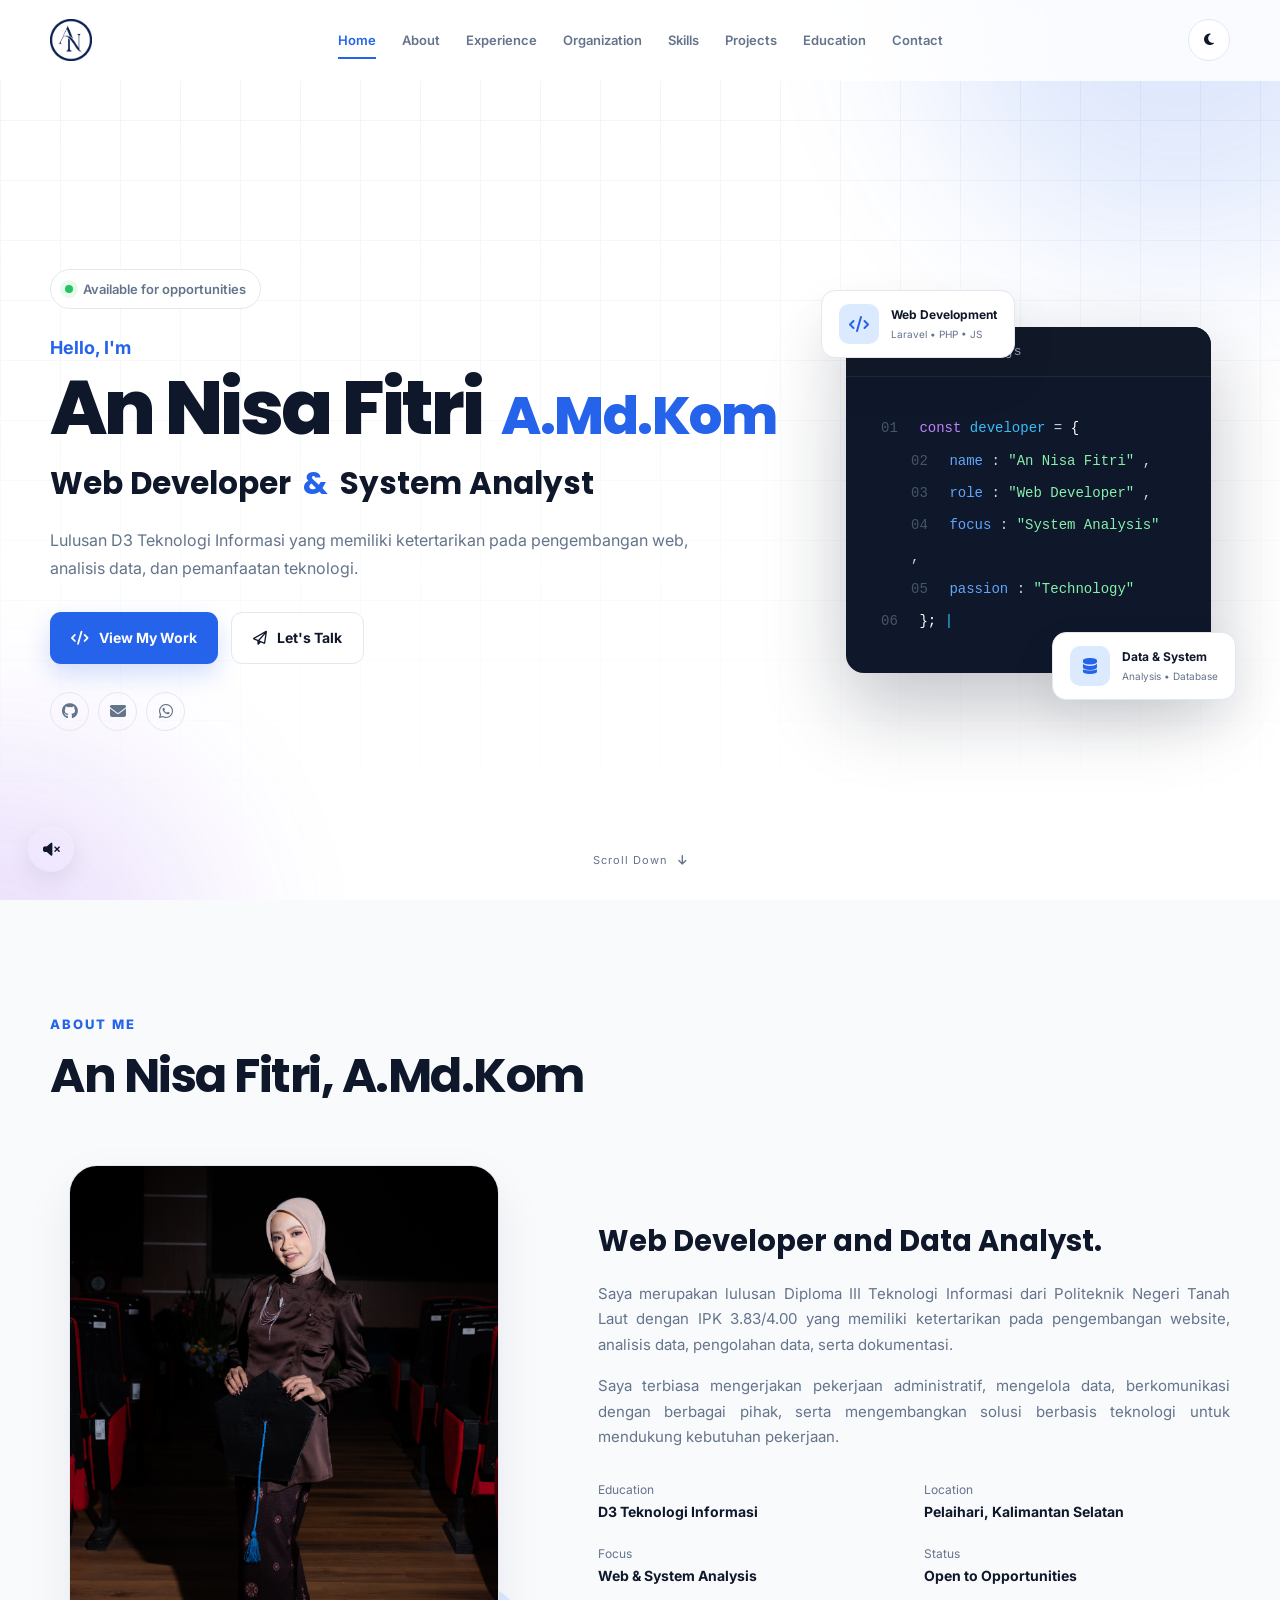
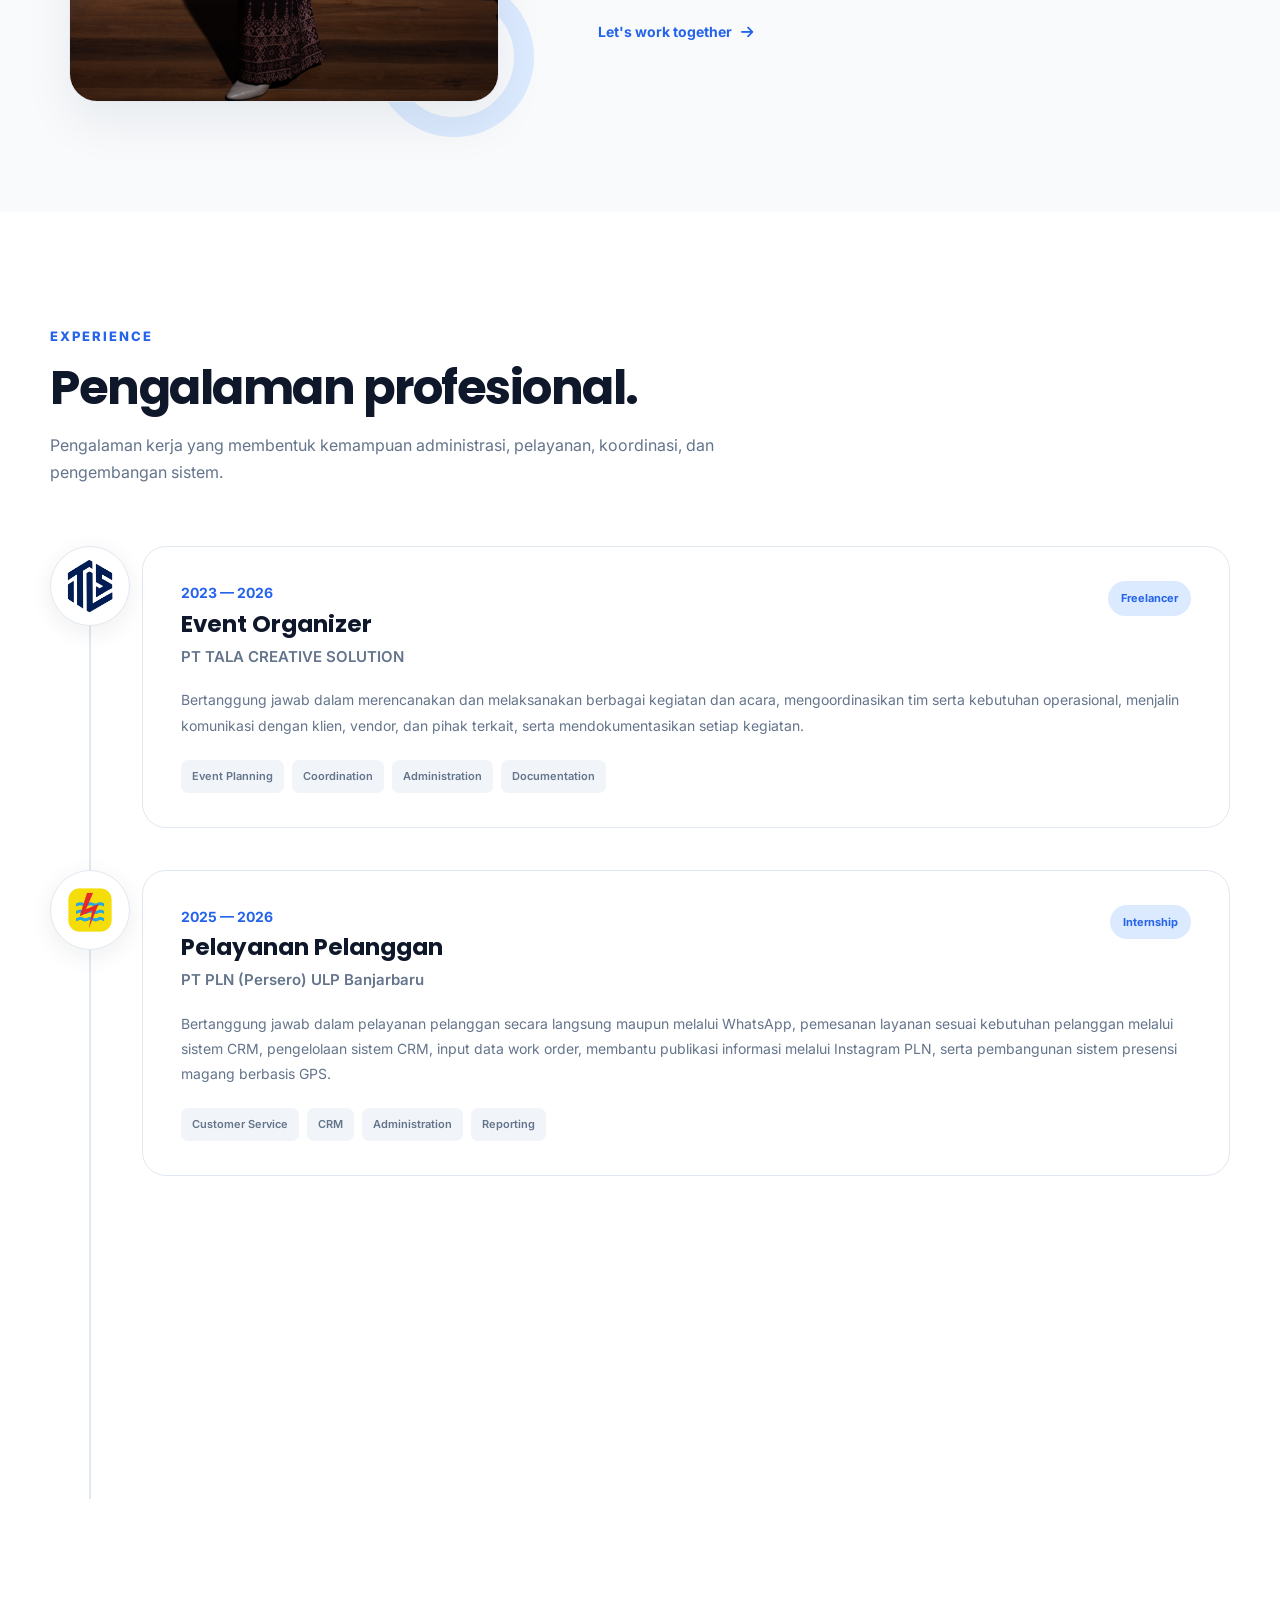
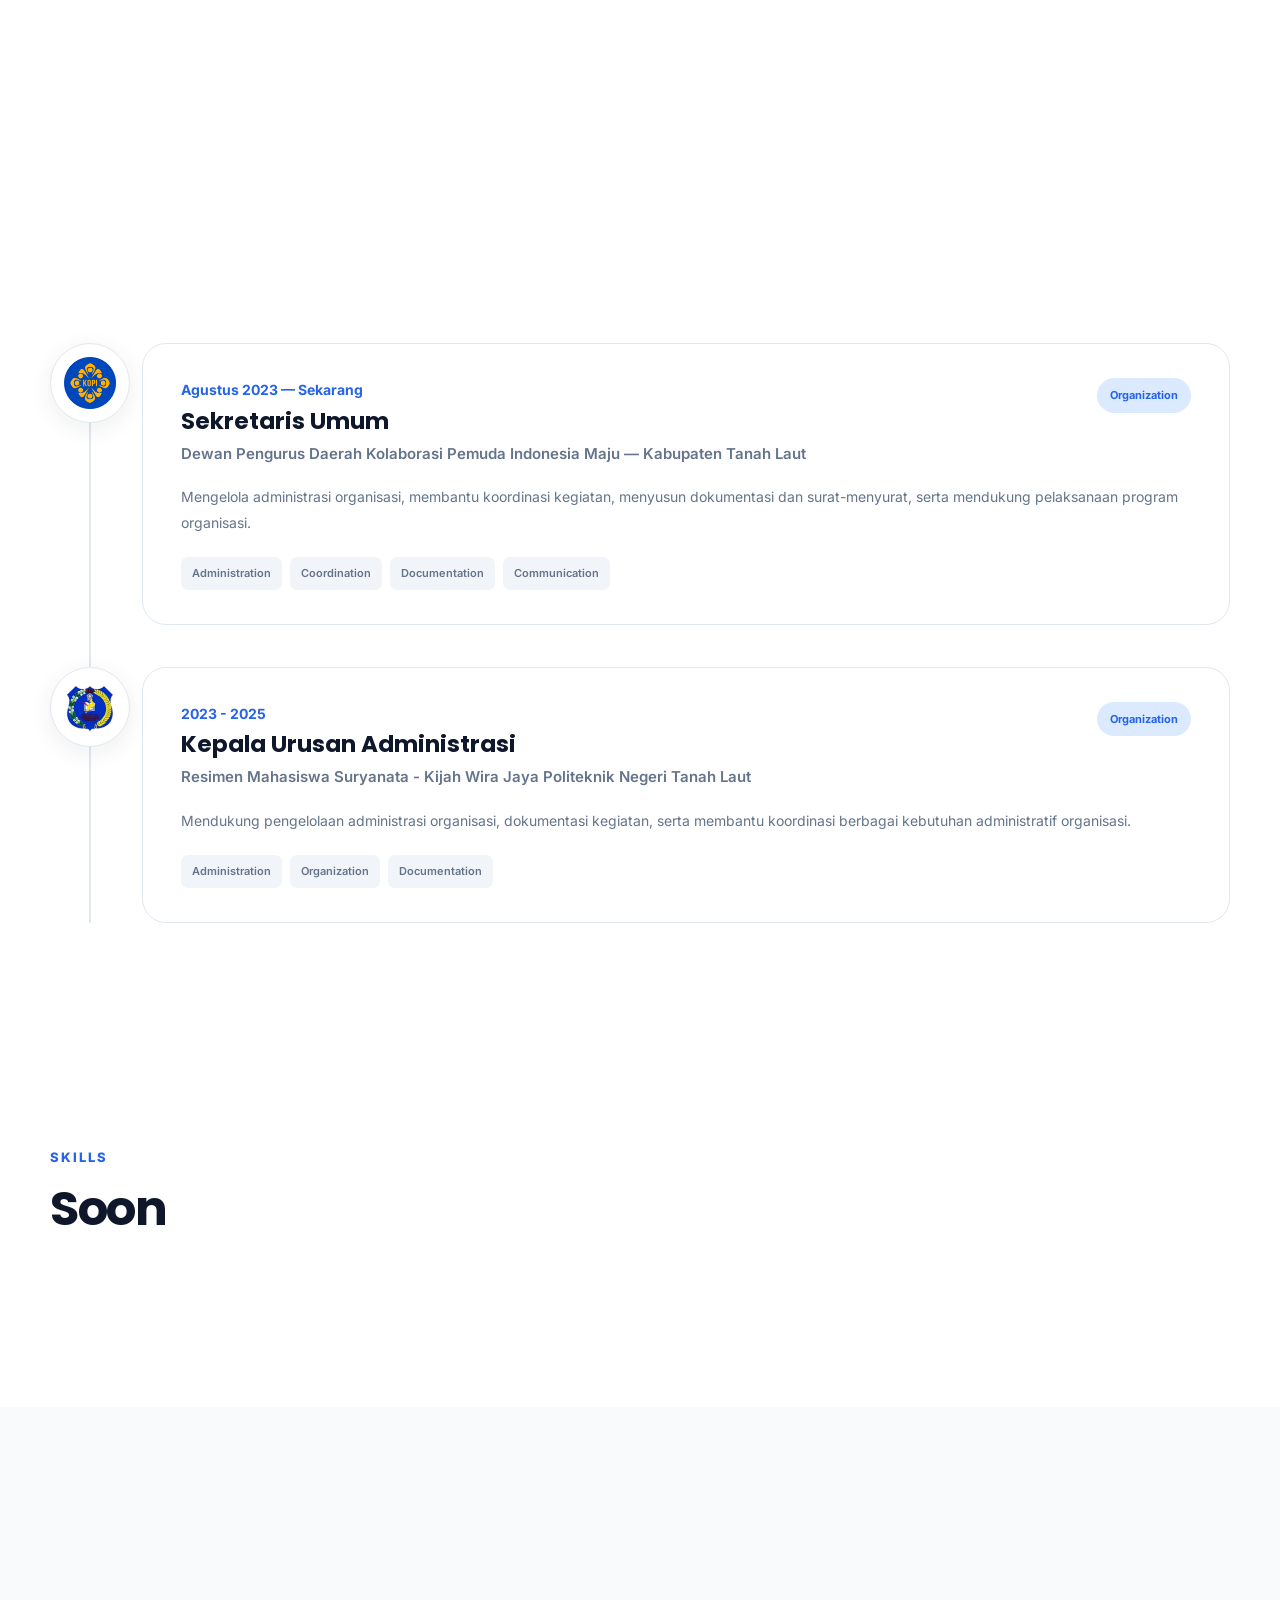
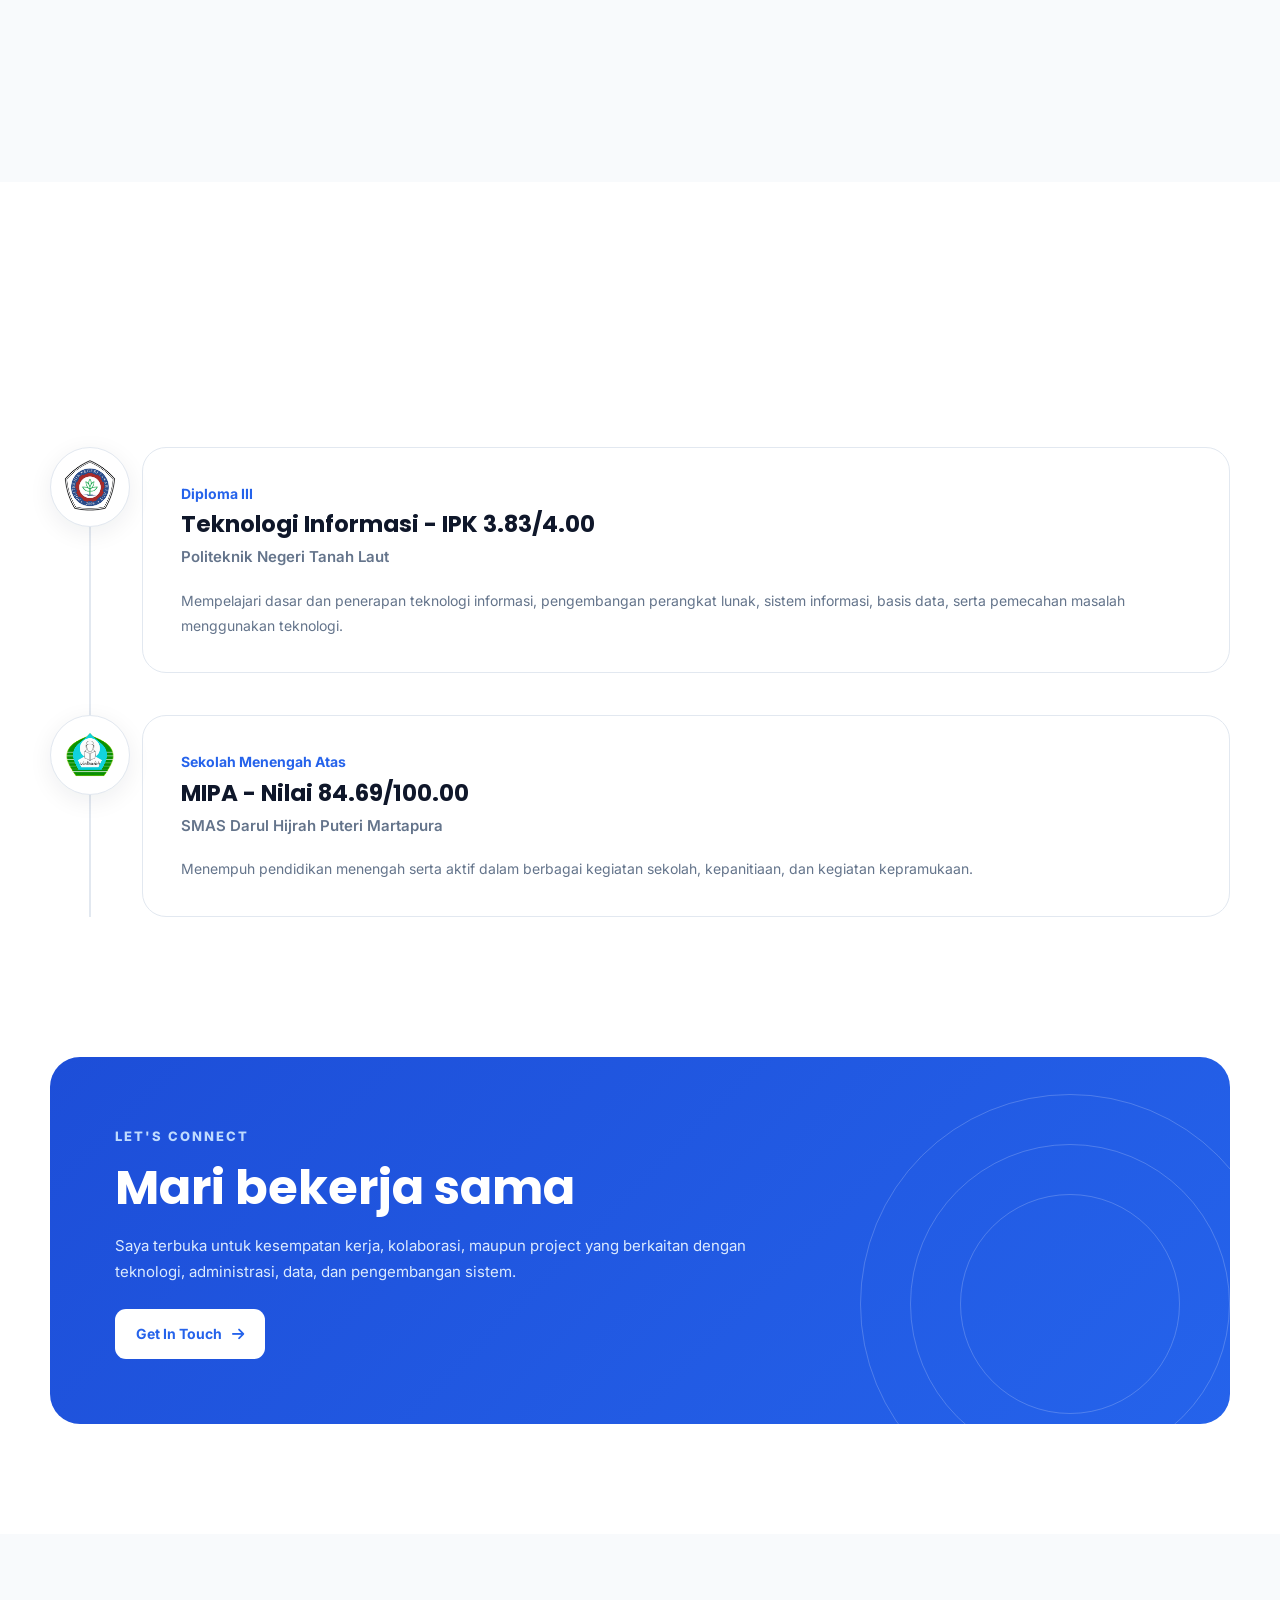
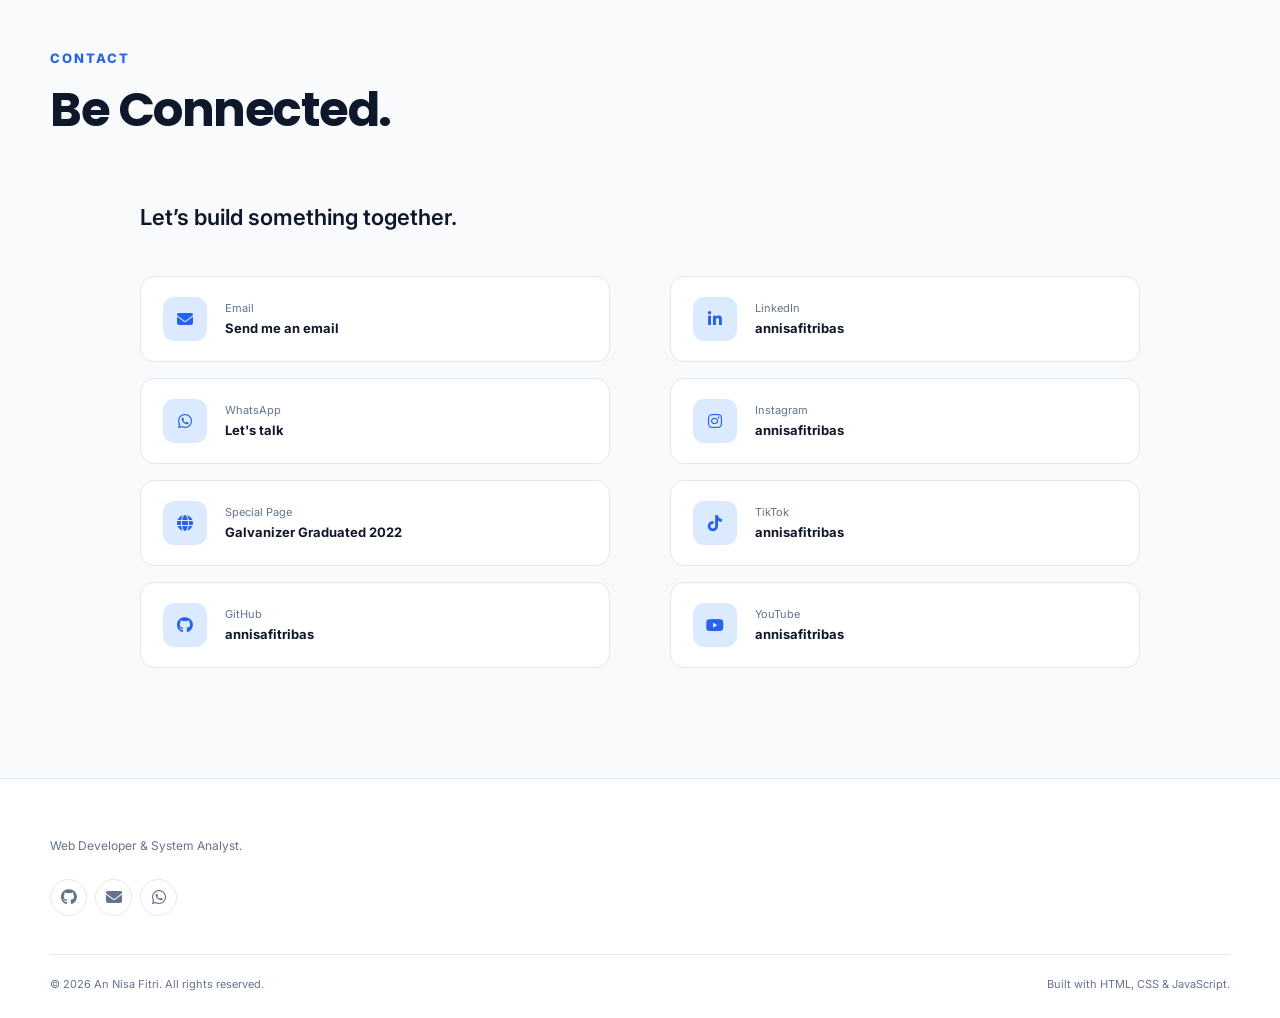
==== index.html @ 22d16457 "completed" ====
<!DOCTYPE html>
<html lang="id">

<head>

    <meta charset="UTF-8">

    <meta
        name="viewport"
        content="width=device-width, initial-scale=1.0"
    >

    <meta
        name="description"
        content="Portfolio An Nisa Fitri — Web Developer, System Analyst & Data Enthusiast."
    >

    <title>An Nisa Fitri — Portfolio</title>


    <link rel="preconnect" href="https://fonts.googleapis.com">

    <link
        rel="preconnect"
        href="https://fonts.gstatic.com"
        crossorigin
    >

    <link
        href="https://fonts.googleapis.com/css2?family=Inter:wght@400;500;600;700;800&family=Poppins:wght@500;600;700;800&display=swap"
        rel="stylesheet"
    >


    <link
        rel="stylesheet"
        href="https://cdnjs.cloudflare.com/ajax/libs/font-awesome/6.5.2/css/all.min.css"
    >

    <link
        rel="stylesheet"
        href="style.css"
    >

</head>


<body>

<header class="header" id="header">

    <div class="container nav-container">


        <!-- LOGO -->
        <a href="#home" class="logo">
            <img src="assets/logo.png" alt="Logo An Nisa" class="logo-light">
            <img src="assets/logo-white.png" alt="Logo An Nisa" class="logo-dark">
        </a>

        <!-- NAVIGATION -->

        <nav class="navbar" id="navbar">

            <a
                href="#home"
                class="nav-link active"
            >
                Home
            </a>

            <a
                href="#about"
                class="nav-link"
            >
                About
            </a>

            <a
                href="#experience"
                class="nav-link"
            >
                Experience
            </a>

            <a
                href="#organization"
                class="nav-link"
            >
                Organization
            </a>

            <a
                href="#skills"
                class="nav-link"
            >
                Skills
            </a>

            <a
                href="#projects"
                class="nav-link"
            >
                Projects
            </a>

            <a
                href="#education"
                class="nav-link"
            >
                Education
            </a>

            <a
                href="#contact"
                class="nav-link"
            >
                Contact
            </a>

        </nav>


        <!-- ACTION -->

        <div class="nav-actions">

            <button
                class="theme-toggle"
                id="themeToggle"
                aria-label="Toggle dark mode"
            >

                <i class="fa-solid fa-moon"></i>

            </button>


            <button
                class="menu-toggle"
                id="menuToggle"
                aria-label="Toggle menu"
            >

                <i class="fa-solid fa-bars"></i>

            </button>

        </div>

    </div>

</header>

<section
    class="hero"
    id="home"
>

    <div class="hero-background">

        <div class="hero-grid"></div>

        <div class="hero-glow hero-glow-one"></div>

        <div class="hero-glow hero-glow-two"></div>

    </div>


    <div class="container hero-container">


        <!-- HERO CONTENT -->

        <div class="hero-content reveal">


            <div class="hero-badge">

                <span class="status-dot"></span>

                Available for opportunities

            </div>


            <p class="hero-greeting">
                Hello, I'm
            </p>


            <h1>

                An Nisa Fitri

                <span>
                    A.Md.Kom
                </span>

            </h1>


            <h2>

                Web Developer

                <span>&</span>

                System Analyst

            </h2>


            <p class="hero-description">

                Lulusan D3 Teknologi Informasi yang memiliki
                ketertarikan pada pengembangan web,
                analisis data, dan pemanfaatan teknologi.

            </p>


            <div class="hero-buttons">

                <a
                    href="#projects"
                    class="btn btn-primary"
                >

                    <i class="fa-solid fa-code"></i>

                    View My Work

                </a>


                <a
                    href="#contact"
                    class="btn btn-outline"
                >

                    <i class="fa-regular fa-paper-plane"></i>

                    Let's Talk

                </a>

            </div>


            <div class="hero-socials">

                <a
                    href="https://github.com/annisafitribas"
                    target="_blank"
                    aria-label="GitHub"
                >

                    <i class="fa-brands fa-github"></i>

                </a>


                <a
                    href="mailto:annisafitribas@gmail.com.com"
                    aria-label="Email"
                >

                    <i class="fa-solid fa-envelope"></i>

                </a>


                <a
                    href="https://wa.me/6285828390740"
                    target="_blank"
                    aria-label="WhatsApp"
                >

                    <i class="fa-brands fa-whatsapp"></i>

                </a>

            </div>

        </div>



        <!-- HERO VISUAL -->

        <div class="hero-visual reveal">


            <div class="floating-card floating-card-one">

                <i class="fa-solid fa-code"></i>

                <div>

                    <strong>
                        Web Development
                    </strong>

                    <span>
                        Laravel • PHP • JS
                    </span>

                </div>

            </div>


            <div class="profile-card">


                <div class="profile-card-top">

                    <div class="window-buttons">

                        <span></span>
                        <span></span>
                        <span></span>

                    </div>

                    <span class="window-title">
                        portfolio.js
                    </span>

                </div>


                <div class="code-content">

                    <div>
                        <span class="code-number">01</span>
                        <span class="code-keyword">const</span>
                        <span class="code-variable">developer</span>
                        =
                        <span class="code-bracket">{</span>
                    </div>


                    <div class="code-indent">

                        <span class="code-number">02</span>

                        <span class="code-property">
                            name
                        </span>:

                        <span class="code-string">
                            "An Nisa Fitri"
                        </span>,

                    </div>


                    <div class="code-indent">

                        <span class="code-number">03</span>

                        <span class="code-property">
                            role
                        </span>:

                        <span class="code-string">
                            "Web Developer"
                        </span>,

                    </div>


                    <div class="code-indent">

                        <span class="code-number">04</span>

                        <span class="code-property">
                            focus
                        </span>:

                        <span class="code-string">
                            "System Analysis"
                        </span>,

                    </div>


                    <div class="code-indent">

                        <span class="code-number">05</span>

                        <span class="code-property">
                            passion
                        </span>:

                        <span class="code-string">
                            "Technology"
                        </span>

                    </div>


                    <div>

                        <span class="code-number">06</span>

                        <span class="code-bracket">
                            };
                        </span>

                        <span class="code-cursor">
                            |
                        </span>

                    </div>

                </div>

            </div>


            <div class="floating-card floating-card-two">

                <i class="fa-solid fa-database"></i>

                <div>

                    <strong>
                        Data & System
                    </strong>

                    <span>
                        Analysis • Database
                    </span>

                </div>

            </div>

        </div>

    </div>


    <a
        href="#about"
        class="scroll-down"
    >

        <span>
            Scroll Down
        </span>

        <i class="fa-solid fa-arrow-down"></i>

    </a>

</section>



<!-- =========================================================
     ABOUT
========================================================= -->

<section
    class="about section"
    id="about"
>

    <div class="container">


        <div class="section-heading reveal">

            <span class="section-label">
                ABOUT ME
            </span>

            <h2>
                An Nisa Fitri, A.Md.Kom
            </h2>

        </div>


        <div class="about-grid">


            <!-- PHOTO -->

            <div class="about-image reveal">

                <div class="about-photo">

                    <div class="photo-placeholder">

                        <img
                            src="assets/foto-profil.jpg"
                            alt="An Nisa Fitri"
                        >

                    </div>

                </div>

                <div class="about-decoration"></div>

            </div>


            <!-- CONTENT -->

            <div class="about-content reveal">

                <h3>
                    Web Developer and Data Analyst.
                </h3>


                <p style="text-align: justify;">
                    Saya merupakan lulusan Diploma III 
                    Teknologi Informasi dari Politeknik Negeri 
                    Tanah Laut dengan IPK 3.83/4.00 yang memiliki ketertarikan pada 
                    pengembangan website, analisis data, 
                    pengolahan data, serta dokumentasi.
                </p>

                <p style="text-align: justify;">
                    Saya terbiasa mengerjakan pekerjaan 
                    administratif, mengelola data, berkomunikasi 
                    dengan berbagai pihak, serta mengembangkan 
                    solusi berbasis teknologi untuk mendukung 
                    kebutuhan pekerjaan.
                </p>

                <div class="about-info">

                    <div class="info-item">

                        <span>
                            Education
                        </span>

                        <strong>
                            D3 Teknologi Informasi
                        </strong>

                    </div>


                    <div class="info-item">

                        <span>
                            Location
                        </span>

                        <strong>
                            Pelaihari, Kalimantan Selatan
                        </strong>

                    </div>


                    <div class="info-item">

                        <span>
                            Focus
                        </span>

                        <strong>
                            Web & System Analysis
                        </strong>

                    </div>


                    <div class="info-item">

                        <span>
                            Status
                        </span>

                        <strong>
                            Open to Opportunities
                        </strong>

                    </div>

                </div>


                <a
                    href="#contact"
                    class="text-link"
                >

                    Let's work together

                    <i class="fa-solid fa-arrow-right"></i>

                </a>

            </div>

        </div>

    </div>

</section>

<section
    class="experience section"
    id="experience"
>

    <div class="container">


        <div class="section-heading reveal">

            <span class="section-label">
                EXPERIENCE
            </span>

            <h2>
                Pengalaman profesional.
            </h2>

            <p>
                Pengalaman kerja yang membentuk kemampuan
                administrasi, pelayanan, koordinasi, dan
                pengembangan sistem.
            </p>

        </div>


        <div class="timeline">


             <!-- SEALAND -->

            <div class="timeline-item reveal">

                <div class="timeline-marker">

                    <img
                        src="assets/logo-sealand.png"
                        alt="Logo Sealand Creative"
                    >

                </div>


                <div class="timeline-card">

                    <div class="timeline-header">

                        <div>

                            <span class="timeline-date">
                                2023 — 2026
                            </span>

                            <h3>
                                Event Organizer
                            </h3>

                            <h4>
                                PT TALA CREATIVE SOLUTION
                            </h4>

                        </div>


                        <span class="experience-type">
                            Freelancer
                        </span>

                    </div>


                    <p>
                        Bertanggung jawab dalam merencanakan dan melaksanakan berbagai kegiatan dan acara, mengoordinasikan tim serta kebutuhan operasional, menjalin komunikasi dengan klien, vendor, dan pihak terkait, serta mendokumentasikan setiap kegiatan.
                    </p>


                    <div class="experience-tags">

                        <span>
                            Event Planning
                        </span>

                        <span>
                            Coordination
                        </span>

                        <span>
                            Administration
                        </span>

                        <span>
                            Documentation
                        </span>

                    </div>

                </div>

            </div>

            <!-- PLN -->

            <div class="timeline-item reveal">

                <div class="timeline-marker">

                    <img
                        src="assets/logo-pln.png"
                        alt="Logo PLN"
                    >

                </div>


                <div class="timeline-card">

                    <div class="timeline-header">

                        <div>

                            <span class="timeline-date">
                                2025 — 2026
                            </span>

                            <h3>
                                Pelayanan Pelanggan
                            </h3>

                            <h4>
                                PT PLN (Persero) ULP Banjarbaru
                            </h4>

                        </div>


                        <span class="experience-type">
                            Internship
                        </span>

                    </div>


                    <p>
                        Bertanggung jawab dalam pelayanan
                        pelanggan secara langsung maupun melalui
                        WhatsApp, pemesanan layanan sesuai kebutuhan pelanggan melalui sistem CRM, pengelolaan sistem CRM,
                        input data work order, membantu publikasi informasi melalui Instagram PLN, serta pembangunan sistem presensi magang berbasis GPS.
                    </p>


                    <div class="experience-tags">

                        <span>
                            Customer Service
                        </span>

                        <span>
                            CRM
                        </span>

                        <span>
                            Administration
                        </span>

                        <span>
                            Reporting
                        </span>

                    </div>

                </div>

            </div>

            <!-- DARUL HIJRAH -->
            <div class="timeline-item reveal">

                <div class="timeline-marker">

                    <img
                        src="assets/logo-sma.png"
                        alt="Logo Darul Hijrah Puteri"
                    >

                </div>


                <div class="timeline-card">

                    <div class="timeline-header">

                        <div>

                            <span class="timeline-date">
                                2022 — 2023
                            </span>

                            <h3>
                                Administrasi Keuangan
                            </h3>

                            <h4>
                                Darul Hijrah Puteri
                            </h4>

                        </div>


                        <span class="experience-type">
                            Full-time
                        </span>

                    </div>


                    <p>

                        Bertanggung jawab dalam pengelolaan
                        administrasi dan keuangan Biro Rumah
                        Tangga, mulai dari penyusunan dan pengajuan
                        anggaran, proses pencairan dana, realisasi
                        penggunaan dana, hingga penyusunan laporan
                        pertanggungjawaban keuangan.

                    </p>


                    <div class="experience-tags">

                        <span>
                            Finance
                        </span>

                        <span>
                            Administration
                        </span>

                        <span>
                            Budgeting
                        </span>

                        <span>
                            Reporting
                        </span>

                    </div>

                </div>

            </div>

        </div>

    </div>

</section>



<!-- =========================================================
     ORGANIZATION
========================================================= -->

<section
    class="organization section"
    id="organization"
>

    <div class="container">


        <div class="section-heading reveal">

            <span class="section-label">
                ORGANIZATION
            </span>

            <h2>
                Pengalaman organisasi.
            </h2>

            <p>
                Pengalaman berorganisasi yang membantu membangun
                kemampuan kepemimpinan, administrasi, komunikasi,
                dan koordinasi.
            </p>

        </div>


        <div class="timeline">


            <!-- KOLABORASI PEMUDA INDONESIA -->

            <div class="timeline-item reveal">

                <div class="timeline-marker">

                    <img
                        src="assets/logo-kopi.png"
                        alt="Logo Kolaborasi Pemuda Indonesia"
                    >

                </div>


                <div class="timeline-card">

                    <div class="timeline-header">

                        <div>

                            <span class="timeline-date">
                                Agustus 2023 — Sekarang
                            </span>

                            <h3>
                                Sekretaris Umum
                            </h3>

                            <h4>
                                Dewan Pengurus Daerah Kolaborasi Pemuda Indonesia Maju —
                                Kabupaten Tanah Laut
                            </h4>

                        </div>


                        <span class="experience-type">
                            Organization
                        </span>

                    </div>


                    <p>

                        Mengelola administrasi organisasi,
                        membantu koordinasi kegiatan, menyusun
                        dokumentasi dan surat-menyurat, serta
                        mendukung pelaksanaan program organisasi.

                    </p>


                    <div class="experience-tags">

                        <span>
                            Administration
                        </span>

                        <span>
                            Coordination
                        </span>

                        <span>
                            Documentation
                        </span>

                        <span>
                            Communication
                        </span>

                    </div>

                </div>

            </div>



            <!-- RESIMEN MAHASISWA -->

            <div class="timeline-item reveal">

                <div class="timeline-marker">

                    <img
                        src="assets/logo-menwa.png"
                        alt="Logo Resimen Mahasiswa"
                    >

                </div>


                <div class="timeline-card">

                    <div class="timeline-header">

                        <div>

                            <span class="timeline-date">
                                2023 - 2025
                            </span>

                            <h3>
                                Kepala Urusan Administrasi
                            </h3>

                            <h4>
                                Resimen Mahasiswa Suryanata - Kijah Wira Jaya Politeknik Negeri Tanah Laut
                            </h4>

                        </div>


                        <span class="experience-type">
                            Organization
                        </span>

                    </div>


                    <p>

                        Mendukung pengelolaan administrasi
                        organisasi, dokumentasi kegiatan, serta
                        membantu koordinasi berbagai kebutuhan
                        administratif organisasi.

                    </p>


                    <div class="experience-tags">

                        <span>
                            Administration
                        </span>

                        <span>
                            Organization
                        </span>

                        <span>
                            Documentation
                        </span>

                    </div>

                </div>

            </div>

        </div>

    </div>

</section>

<section
    class="skills section"
    id="skills"
>

    <div class="container">


        <div class="section-heading reveal">

            <span class="section-label">
                SKILLS
            </span>

            <h2>
                Soon
            </h2>

            <!-- <h2>
                Keahlian yang saya miliki.
            </h2> -->

        </div>


        <!-- <div class="skills-grid">


            <div class="skill-card reveal">

                <div class="skill-icon">

                    <i class="fa-solid fa-code"></i>

                </div>

                <h3>
                    Web Development
                </h3>

                <p>
                    Pengembangan website dan aplikasi berbasis web.
                </p>

                <div class="skill-list">

                    <span>HTML</span>
                    <span>CSS</span>
                    <span>JavaScript</span>
                    <span>PHP</span>
                    <span>Laravel</span>

                </div>

            </div>



            <div class="skill-card reveal">

                <div class="skill-icon">

                    <i class="fa-solid fa-diagram-project"></i>

                </div>

                <h3>
                    System Analysis
                </h3>

                <p>
                    Analisis kebutuhan dan perancangan sistem
                    untuk menyelesaikan permasalahan.
                </p>

                <div class="skill-list">

                    <span>System Analysis</span>
                    <span>Flowchart</span>
                    <span>UML</span>
                    <span>Database</span>

                </div>

            </div>



            <div class="skill-card reveal">

                <div class="skill-icon">

                    <i class="fa-solid fa-database"></i>

                </div>

                <h3>
                    Data & Database
                </h3>

                <p>
                    Pengolahan data, database, dan penyusunan
                    laporan.
                </p>

                <div class="skill-list">

                    <span>MySQL</span>
                    <span>Excel</span>
                    <span>Google Sheets</span>
                    <span>Data Processing</span>

                </div>

            </div>



            <div class="skill-card reveal">

                <div class="skill-icon">

                    <i class="fa-solid fa-file-lines"></i>

                </div>

                <h3>
                    Administration
                </h3>

                <p>
                    Pengelolaan dokumen, laporan, dan kebutuhan
                    administratif.
                </p>

                <div class="skill-list">

                    <span>Microsoft Office</span>
                    <span>Documentation</span>
                    <span>Reporting</span>
                    <span>Administration</span>

                </div>

            </div>

        </div> -->


        <!-- <div class="tools-section reveal">

            <p class="tools-title">
                TOOLS & TECHNOLOGIES
            </p>


            <div class="tools">

                <span>
                    <i class="fa-brands fa-github"></i>
                    GitHub
                </span>

                <span>
                    <i class="fa-brands fa-laravel"></i>
                    Laravel
                </span>

                <span>
                    <i class="fa-solid fa-database"></i>
                    MySQL
                </span>

                <span>
                    <i class="fa-solid fa-file-excel"></i>
                    Excel
                </span>

                <span>
                    <i class="fa-solid fa-table"></i>
                    Google Sheets
                </span>

                <span>
                    <i class="fa-solid fa-code"></i>
                    VS Code
                </span>

            </div>

        </div> -->

    </div>

</section>

<section
    class="projects section"
    id="projects"
>

    <div class="container">


        <div class="section-heading reveal">

            <span class="section-label">
                PROJECTS
            </span>

            <h2>
                Soon
            </h2>
            <!-- <h2>
                Beberapa project yang pernah saya kerjakan.
            </h2> -->

        </div>


        <!-- <div class="projects-grid"> -->


            <!-- PROJECT 1 -->

            <!-- <article class="project-card featured reveal">


                <div class="project-image project-blue">

                    <div class="project-window">

                        <div class="project-window-header">

                            <span></span>
                            <span></span>
                            <span></span>

                        </div>


                        <div class="project-dashboard">

                            <div class="dashboard-sidebar"></div>

                            <div class="dashboard-content">

                                <div class="dashboard-line"></div>

                                <div class="dashboard-cards">

                                    <span></span>
                                    <span></span>
                                    <span></span>

                                </div>

                                <div class="dashboard-chart"></div>

                            </div>

                        </div>

                    </div>

                </div>


                <div class="project-content">

                    <div class="project-top">

                        <span class="project-category">
                            Web Application
                        </span>

                        <div class="project-links">

                            <a
                                href="#"
                                aria-label="View project"
                            >

                                <i class="fa-solid fa-arrow-up-right-from-square"></i>

                            </a>

                        </div>

                    </div>


                    <h3>
                        Sistem Presensi Berbasis Lokasi
                    </h3>


                    <p>

                        Sistem presensi berbasis web dengan
                        validasi lokasi menggunakan GPS,
                        perhitungan radius, pencatatan jam masuk
                        dan keluar, serta dashboard administrasi.

                    </p>


                    <div class="project-tech">

                        <span>
                            Laravel
                        </span>

                        <span>
                            PHP
                        </span>

                        <span>
                            MySQL
                        </span>

                        <span>
                            JavaScript
                        </span>

                    </div>

                </div>

            </article> -->



            <!-- PROJECT 2 -->

            <!-- <article class="project-card reveal">

                <div class="project-image project-purple">

                    <div class="mini-code">

                        <span class="pink">
                            const
                        </span>

                        portfolio = {

                        <div class="indent">

                            name:
                            <span class="yellow">
                                "An Nisa"
                            </span>,

                        </div>

                        <div class="indent">

                            role:
                            <span class="green">
                                "Developer"
                            </span>,

                        </div>

                        <div class="indent">

                            skills:
                            <span class="orange">
                                ["PHP", "JS"]
                            </span>

                        </div>

                        };

                    </div>

                </div>


                <div class="project-content">

                    <div class="project-top">

                        <span class="project-category">
                            Web Design
                        </span>

                    </div>


                    <h3>
                        Personal Portfolio Website
                    </h3>


                    <p>

                        Website portfolio pribadi untuk menampilkan
                        profil, pengalaman, kemampuan, pendidikan,
                        organisasi, dan project.

                    </p>


                    <div class="project-tech">

                        <span>
                            HTML
                        </span>

                        <span>
                            CSS
                        </span>

                        <span>
                            JavaScript
                        </span>

                    </div>

                </div>

            </article> -->



            <!-- PROJECT 3 -->

            <!-- <article class="project-card reveal">

                <div class="project-image project-green">

                    <div class="data-visual">

                        <span
                            class="data-bar bar-one"
                        ></span>

                        <span
                            class="data-bar bar-two"
                        ></span>

                        <span
                            class="data-bar bar-three"
                        ></span>

                        <span
                            class="data-bar bar-four"
                        ></span>

                        <span
                            class="data-bar bar-five"
                        ></span>

                    </div>

                </div>


                <div class="project-content">

                    <div class="project-top">

                        <span class="project-category">
                            Data
                        </span>

                    </div>


                    <h3>
                        Data Processing & Reporting
                    </h3>


                    <p>

                        Pengolahan data dan penyusunan laporan
                        menggunakan spreadsheet untuk membantu
                        kebutuhan administrasi dan analisis.

                    </p>


                    <div class="project-tech">

                        <span>
                            Excel
                        </span>

                        <span>
                            Google Sheets
                        </span>

                        <span>
                            Data Analysis
                        </span>

                    </div>

                </div>

            </article> -->

        </div>

    </div>

</section>



<!-- =========================================================
     EDUCATION
========================================================= -->

<section
    class="education section"
    id="education"
>

    <div class="container">


        <div class="section-heading reveal">

            <span class="section-label">
                EDUCATION
            </span>

            <h2>
                Latar belakang pendidikan.
            </h2>

        </div>


        <div class="timeline">


            <!-- =================================================
                 D3 — PALING ATAS
            ================================================== -->

            <div class="timeline-item reveal">


                <div class="timeline-marker">

                    <img
                        src="assets/logo-politala.png"
                        alt="Logo Politeknik Negeri Tanah Laut"
                    >

                </div>


                <div class="timeline-card">

                    <div class="timeline-header">

                        <div>

                            <span class="timeline-date">
                                Diploma III
                            </span>

                            <h3>
                                Teknologi Informasi - IPK 3.83/4.00
                            </h3>

                            <h4>
                                Politeknik Negeri Tanah Laut
                            </h4>

                        </div>

                    </div>


                    <p>

                        Mempelajari dasar dan penerapan teknologi
                        informasi, pengembangan perangkat lunak,
                        sistem informasi, basis data, serta
                        pemecahan masalah menggunakan teknologi.

                    </p>

                </div>

            </div>



            <!-- =================================================
                 SMA
            ================================================== -->

            <div class="timeline-item reveal">


                <div class="timeline-marker">

                    <img
                        src="assets/logo-sma.png"
                        alt="Logo SMA"
                    >

                </div>


                <div class="timeline-card">

                    <div class="timeline-header">

                        <div>

                            <span class="timeline-date">
                                Sekolah Menengah Atas
                            </span>

                            <h3>
                                MIPA - Nilai 84.69/100.00
                            </h3>

                            <h4>
                                SMAS Darul Hijrah Puteri Martapura
                            </h4>

                        </div>

                    </div>


                    <p>

                        Menempuh pendidikan menengah serta aktif
                        dalam berbagai kegiatan sekolah, kepanitiaan,
                        dan kegiatan kepramukaan.

                    </p>

                </div>

            </div>

        </div>

    </div>

</section>

<section class="cta-section">

    <div class="container">

        <div class="cta-card reveal">


            <div class="cta-content">

                <span class="section-label">
                    LET'S CONNECT
                </span>


                <h2>
                    Mari bekerja sama
                </h2>


                <p>

                    Saya terbuka untuk kesempatan kerja,
                    kolaborasi, maupun project yang berkaitan
                    dengan teknologi, administrasi, data,
                    dan pengembangan sistem.

                </p>


                <a
                    href="#contact"
                    class="btn btn-light"
                >

                    Get In Touch

                    <i class="fa-solid fa-arrow-right"></i>

                </a>

            </div>


            <div class="cta-decoration">

                <div></div>
                <div></div>
                <div></div>

            </div>

        </div>

    </div>

</section>

<section
    class="contact section"
    id="contact"
>

    <div class="container">

        <div class="section-heading reveal">

            <span class="section-label">
                CONTACT
            </span>

            <h2>
                Be Connected.
            </h2>

        </div>


        <div class="contact-content reveal">

            <h3>
                Let’s build something together.
            </h3>


            <div class="contact-columns">


                <!-- KOLOM KIRI -->
                <div class="contact-column">


                    <!-- EMAIL -->
                    <a
                        href="mailto:annisafitribas@gmail.com"
                        class="contact-item"
                    >

                        <div class="contact-icon">
                            <i class="fa-solid fa-envelope"></i>
                        </div>

                        <div>
                            <span>
                                Email
                            </span>

                            <strong>
                                Send me an email
                            </strong>
                        </div>

                    </a>


                    <!-- WHATSAPP -->
                    <a
                        href="https://wa.me/6285828390740"
                        target="_blank"
                        rel="noopener noreferrer"
                        class="contact-item"
                    >

                        <div class="contact-icon">
                            <i class="fa-brands fa-whatsapp"></i>
                        </div>

                        <div>
                            <span>
                                WhatsApp
                            </span>

                            <strong>
                                Let's talk
                            </strong>
                        </div>

                    </a>
                    
                    <!-- Special Page -->
                    <a
                        href="https://622c4d5da41ff.site123.me/"
                        target="_blank"
                        rel="noopener noreferrer"
                        class="contact-item"
                    >

                        <div class="contact-icon">
                            <i class="fa-solid fa-globe"></i>
                        </div>

                        <div>
                            <span>
                                Special Page
                            </span>

                            <strong>
                                Galvanizer Graduated 2022
                            </strong>
                        </div>

                    </a>
                    
                    <!-- GITHUB -->
                    <a
                        href="https://github.com/annisafitribas"
                        target="_blank"
                        rel="noopener noreferrer"
                        class="contact-item"
                    >

                        <div class="contact-icon">
                            <i class="fa-brands fa-github"></i>
                        </div>

                        <div>
                            <span>
                                GitHub
                            </span>

                            <strong>
                                annisafitribas
                            </strong>
                        </div>

                    </a>

                </div>


                <!-- KOLOM KANAN -->
                <div class="contact-column">


                    <!-- LINKEDIN -->
                    <a
                        href="https://www.linkedin.com/in/annisafitribas/"
                        target="_blank"
                        rel="noopener noreferrer"
                        class="contact-item"
                    >

                        <div class="contact-icon">
                            <i class="fa-brands fa-linkedin-in"></i>
                        </div>

                        <div>
                            <span>
                                LinkedIn
                            </span>

                            <strong>
                                annisafitribas
                            </strong>
                        </div>

                    </a>


                    <!-- INSTAGRAM -->
                    <a
                        href="https://www.instagram.com/annisafitribas/"
                        target="_blank"
                        rel="noopener noreferrer"
                        class="contact-item"
                    >

                        <div class="contact-icon">
                            <i class="fa-brands fa-instagram"></i>
                        </div>

                        <div>
                            <span>
                                Instagram
                            </span>

                            <strong>
                                annisafitribas
                            </strong>
                        </div>

                    </a>


                    <!-- TIKTOK -->
                    <a
                        href="https://www.tiktok.com/@annisafitribas"
                        target="_blank"
                        rel="noopener noreferrer"
                        class="contact-item"
                    >

                        <div class="contact-icon">
                            <i class="fa-brands fa-tiktok"></i>
                        </div>

                        <div>
                            <span>
                                TikTok
                            </span>

                            <strong>
                                annisafitribas
                            </strong>
                        </div>

                    </a>


                    <!-- YOUTUBE -->
                    <a
                        href="https://www.youtube.com/@annisafitribas"
                        target="_blank"
                        rel="noopener noreferrer"
                        class="contact-item"
                    >

                        <div class="contact-icon">
                            <i class="fa-brands fa-youtube"></i>
                        </div>

                        <div>
                            <span>
                                YouTube
                            </span>

                            <strong>
                                annisafitribas
                            </strong>
                        </div>

                    </a>


                </div>

            </div>

        </div>

    </div>

</section>

<footer class="footer">

    <div class="container footer-container">


        <div class="footer-brand">

            <!-- <a href="#home" class="logo-footer">
                <img src="assets/logo-footer.png" alt="Logo An Nisa">
            </a> -->


            <p>
                Web Developer & System Analyst.
            </p>


            <div class="footer-socials">

                <a
                    href="https://github.com/annisafitribas"
                    target="_blank"
                >

                    <i class="fa-brands fa-github"></i>

                </a>


                <a
                    href="mailto:annisafitribas@gmail.com.com"
                >

                    <i class="fa-solid fa-envelope"></i>

                </a>


                <a
                    href="https://wa.me/6285828390740"
                    target="_blank"
                >

                    <i class="fa-brands fa-whatsapp"></i>

                </a>

            </div>

        </div>


        <div class="footer-bottom">

            <span>
                © 2026 An Nisa Fitri. All rights reserved.
            </span>

            <span>
                Built with HTML, CSS & JavaScript.
            </span>

        </div>

    </div>

</footer>

<button
    class="back-to-top"
    id="backToTop"
    aria-label="Back to top"
>

    <i class="fa-solid fa-arrow-up"></i>

</button>

<audio
    id="backgroundMusic"
    src="assets/music.mp3"
    loop
    preload="auto">
</audio>

<button
    class="music-toggle"
    id="musicToggle"
    type="button"
    aria-label="Turn on background music"
    title="Turn on background music">

    <i class="fa-solid fa-volume-xmark"></i>

</button>

<script src="script.js"></script>

</body>

</html>
---- style.css ----
/* =========================================================
   AN NISA FITRI — PORTFOLIO
   ========================================================= */


/* =========================================================
   VARIABLES
========================================================= */

:root {

    --primary: #2563eb;
    --primary-dark: #1d4ed8;
    --primary-light: #dbeafe;

    --text: #0f172a;
    --text-light: #64748b;

    --background: #ffffff;
    --background-soft: #f8fafc;
    --background-alt: #f1f5f9;

    --card: #ffffff;

    --border: #e2e8f0;

    --shadow:
        0 20px 50px rgba(15, 23, 42, .07);

    --shadow-hover:
        0 25px 60px rgba(15, 23, 42, .12);

    --radius: 22px;

    --container: 1180px;

    --transition: .3s ease;
}


/* =========================================================
   DARK MODE
========================================================= */

body.dark {

    --text: #f1f5f9;
    --text-light: #94a3b8;

    --background: #020617;
    --background-soft: #0f172a;
    --background-alt: #111827;

    --card: #0f172a;

    --border: #1e293b;

    --shadow:
        0 20px 50px rgba(0,0,0,.25);

    --shadow-hover:
        0 25px 60px rgba(0,0,0,.35);
}


/* =========================================================
   RESET
========================================================= */

* {

    margin: 0;
    padding: 0;

    box-sizing: border-box;
}


html {

    scroll-behavior: smooth;

    scroll-padding-top: 90px;
}


body {

    font-family:
        "Inter",
        sans-serif;

    background:
        var(--background);

    color:
        var(--text);

    font-size: 16px;
    line-height: 1.7;

    overflow-x: hidden;

    transition:
        background .3s ease,
        color .3s ease;
}


body.dark .header {

    background:
        rgba(2,6,23,.85);
}


a {

    color: inherit;

    text-decoration: none;
}


button {

    font-family: inherit;
}


img {

    display: block;

    max-width: 100%;
}


ul {

    list-style: none;
}


::selection {

    background: var(--primary);

    color: white;
}


/* =========================================================
   CONTAINER
========================================================= */

.container {

    width:
        min(
            var(--container),
            calc(100% - 40px)
        );

    margin:
        0 auto;
}


.section {

    padding:
        110px 0;
}


/* =========================================================
   SECTION HEADING
========================================================= */

.section-heading {

    max-width: 720px;

    margin-bottom: 60px;
}


.section-label {

    display: inline-block;

    margin-bottom: 12px;

    color: var(--primary);

    font-size: 13px;

    font-weight: 800;

    letter-spacing: 2px;
}


.section-heading h2 {

    font-family:
        "Poppins",
        sans-serif;

    font-size:
        clamp(32px,4vw,48px);

    line-height: 1.2;

    letter-spacing: -1.5px;

    margin-bottom: 15px;
}


.section-heading p {

    color: var(--text-light);

    font-size: 16px;
}


/* =========================================================
   HEADER
========================================================= */

.header {

    position: fixed;

    top: 0;
    left: 0;

    width: 100%;

    z-index: 1000;

    background:
        rgba(255,255,255,.82);

    backdrop-filter:
        blur(18px);

    border-bottom:
        1px solid transparent;

    transition: var(--transition);
}


.header.scrolled {

    border-color: var(--border);

    box-shadow:
        0 10px 30px
        rgba(15,23,42,.05);
}


.nav-container {

    height: 80px;

    display: flex;

    align-items: center;

    justify-content: space-between;
}


.logo {
    display: flex;
    align-items: center;
    text-decoration: none;
}

.logo img {
    width: 42px;
    height: 42px;
    object-fit: contain;
}

.logo-light {
    display: block;
}

.logo-dark {
    display: none;
}

.dark .logo-light {
    display: none;
}

.dark .logo-dark {
    display: block;
}

.navbar {

    display: flex;

    align-items: center;

    gap: 26px;
}


.nav-link {

    position: relative;

    color: var(--text-light);

    font-size: 13px;

    font-weight: 600;

    transition: var(--transition);
}


.nav-link:hover,
.nav-link.active {

    color: var(--primary);
}


.nav-link::after {

    content: "";

    position: absolute;

    left: 0;

    bottom: -8px;

    width: 0;

    height: 2px;

    background:
        var(--primary);

    transition: var(--transition);
}


.nav-link:hover::after,
.nav-link.active::after {

    width: 100%;
}


/* =========================================================
   NAV ACTION
========================================================= */

.nav-actions {

    display: flex;

    align-items: center;

    gap: 10px;
}


.theme-toggle,
.menu-toggle {

    width: 42px;
    height: 42px;

    display: flex;

    align-items: center;
    justify-content: center;

    border:
        1px solid var(--border);

    border-radius: 50%;

    background:
        var(--background);

    color:
        var(--text);

    cursor: pointer;

    transition: var(--transition);
}


.theme-toggle:hover,
.menu-toggle:hover {

    background:
        var(--primary);

    border-color:
        var(--primary);

    color: white;
}


.menu-toggle {

    display: none;
}


/* =========================================================
   HERO
========================================================= */

.hero {

    position: relative;

    min-height: 100vh;

    display: flex;

    align-items: center;

    padding-top: 100px;

    overflow: hidden;
}


.hero-background {

    position: absolute;

    inset: 0;

    z-index: -1;
}


.hero-grid {

    position: absolute;

    inset: 0;

    opacity: .5;

    background-image:

        linear-gradient(
            var(--border) 1px,
            transparent 1px
        ),

        linear-gradient(
            90deg,
            var(--border) 1px,
            transparent 1px
        );

    background-size: 60px 60px;

    mask-image:
        linear-gradient(
            to bottom,
            black,
            transparent
        );
}


.hero-glow {

    position: absolute;

    border-radius: 50%;

    filter: blur(90px);

    opacity: .15;
}


.hero-glow-one {

    width: 500px;
    height: 500px;

    top: -250px;
    right: -150px;

    background:
        var(--primary);
}


.hero-glow-two {

    width: 400px;
    height: 400px;

    left: -200px;
    bottom: -250px;

    background:
        #7c3aed;
}


/* =========================================================
   HERO GRID
========================================================= */

.hero-container {

    display: grid;

    grid-template-columns:
        1.05fr .95fr;

    align-items: center;

    gap: 70px;
}


.hero-badge {

    display: inline-flex;

    align-items: center;

    gap: 10px;

    padding: 8px 14px;

    margin-bottom: 24px;

    border:
        1px solid var(--border);

    border-radius: 999px;

    background:
        var(--background);

    color:
        var(--text-light);

    font-size: 13px;

    font-weight: 600;
}


.status-dot {

    width: 8px;
    height: 8px;

    border-radius: 50%;

    background: #22c55e;

    box-shadow:
        0 0 0 5px
        rgba(34,197,94,.1);
}


.hero-greeting {

    color:
        var(--primary);

    font-size: 18px;

    font-weight: 700;

    margin-bottom: 3px;
}


.hero h1 {

    font-family:
        "Poppins",
        sans-serif;

    font-size:
        clamp(46px,6vw,76px);

    line-height: 1.08;

    letter-spacing: -3px;

    font-weight: 800;

    margin-bottom: 14px;

    white-space: nowrap;
}


.hero h1 span {

    color:
        var(--primary);

    font-size: .70em;

    letter-spacing: -1.5px;

    margin-left: 7px;
}


.hero h2 {

    font-family:
        "Poppins",
        sans-serif;

    font-size:
        clamp(22px,3vw,31px);

    line-height: 1.3;

    margin-bottom: 24px;
}


.hero h2 span {

    color:
        var(--primary);

    margin: 0 5px;
}


.hero-description {

    max-width: 650px;

    margin-bottom: 30px;

    color:
        var(--text-light);

    font-size: 16px;
}


/* =========================================================
   BUTTON
========================================================= */

.hero-buttons {

    display: flex;

    flex-wrap: wrap;

    gap: 13px;

    margin-bottom: 28px;
}


.btn {

    display: inline-flex;

    align-items: center;
    justify-content: center;

    gap: 10px;

    padding:
        13px 21px;

    border-radius: 11px;

    font-size: 14px;

    font-weight: 700;

    transition: var(--transition);
}


.btn-primary {

    background:
        var(--primary);

    color: white;

    box-shadow:
        0 10px 25px
        rgba(37,99,235,.2);
}


.btn-primary:hover {

    background:
        var(--primary-dark);

    transform:
        translateY(-3px);
}


.btn-outline {

    background:
        var(--background);

    border:
        1px solid var(--border);

    color:
        var(--text);
}


.btn-outline:hover {

    border-color:
        var(--primary);

    color:
        var(--primary);

    transform:
        translateY(-3px);
}


.btn-light {

    background: white;

    color:
        var(--primary);
}


.btn-light:hover {

    transform:
        translateY(-3px);
}


/* =========================================================
   SOCIAL
========================================================= */

.hero-socials {

    display: flex;

    gap: 9px;
}


.hero-socials a {

    width: 39px;
    height: 39px;

    display: flex;

    align-items: center;
    justify-content: center;

    border:
        1px solid var(--border);

    border-radius: 50%;

    color:
        var(--text-light);

    transition: var(--transition);
}


.hero-socials a:hover {

    background:
        var(--primary);

    border-color:
        var(--primary);

    color: white;

    transform:
        translateY(-3px);
}


/* =========================================================
   HERO CODE CARD
========================================================= */

.hero-visual {

    position: relative;

    min-height: 500px;

    display: flex;

    align-items: center;

    justify-content: center;
}


.profile-card {

    width: 100%;

    max-width: 520px;

    overflow: hidden;

    border-radius: 18px;

    background:
        #0f172a;

    box-shadow:
        0 35px 80px
        rgba(15,23,42,.25);
}


.profile-card-top {

    height: 50px;

    display: flex;

    align-items: center;

    gap: 20px;

    padding:
        0 18px;

    background:
        #111827;

    border-bottom:
        1px solid #1e293b;
}


.window-buttons {

    display: flex;

    gap: 7px;
}


.window-buttons span {

    width: 10px;
    height: 10px;

    border-radius: 50%;

    background:
        #475569;
}


.window-title {

    color:
        #94a3b8;

    font-family: monospace;

    font-size: 13px;
}


.code-content {

    padding: 35px;

    color:
        #cbd5e1;

    font-family:
        "Courier New",
        monospace;

    font-size: 14px;

    line-height: 2.3;
}


.code-number {

    display: inline-block;

    width: 30px;

    color:
        #475569;
}


.code-keyword {
    color: #c084fc;
}


.code-variable {
    color: #38bdf8;
}


.code-property {
    color: #60a5fa;
}


.code-string {
    color: #86efac;
}


.code-bracket {
    color: white;
}


.code-indent {

    padding-left: 30px;
}


.code-cursor {

    color: #38bdf8;

    animation:
        blink 1s infinite;
}


@keyframes blink {

    50% {
        opacity: 0;
    }

}


/* =========================================================
   FLOATING CARDS
========================================================= */

.floating-card {

    position: absolute;

    display: flex;

    align-items: center;

    gap: 12px;

    padding:
        13px 17px;

    border:
        1px solid var(--border);

    border-radius: 14px;

    background:
        var(--background);

    box-shadow:
        var(--shadow);

    animation:
        floating 4s ease-in-out infinite;

    z-index: 3;
}


.floating-card i {

    width: 40px;
    height: 40px;

    display: flex;

    align-items: center;
    justify-content: center;

    border-radius: 10px;

    background:
        var(--primary-light);

    color:
        var(--primary);
}


.floating-card div {

    display: flex;

    flex-direction: column;
}


.floating-card strong {

    font-size: 12px;
}


.floating-card span {

    color:
        var(--text-light);

    font-size: 10px;
}


.floating-card-one {

    top: 40px;

    left: -25px;
}


.floating-card-two {

    right: -25px;

    bottom: 50px;

    animation-delay: 1s;
}


@keyframes floating {

    0%,
    100% {
        transform: translateY(0);
    }

    50% {
        transform: translateY(-10px);
    }

}


/* =========================================================
   SCROLL
========================================================= */

.scroll-down {

    position: absolute;

    left: 50%;
    bottom: 30px;

    transform:
        translateX(-50%);

    display: flex;

    align-items: center;

    gap: 10px;

    color:
        var(--text-light);

    font-size: 11px;

    letter-spacing: 1px;
}


/* =========================================================
   ABOUT
========================================================= */

.about {

    background:
        var(--background-soft);
}


.about-grid {

    display: grid;

    grid-template-columns:
        .85fr 1.15fr;

    align-items: center;

    gap: 80px;
}


.about-image {

    position: relative;

    max-width: 430px;

    margin: auto;
}


.about-photo {

    position: relative;

    z-index: 2;

    overflow: hidden;

    aspect-ratio: 4/5;

    border:
        1px solid var(--border);

    border-radius: 28px;

    background:
        var(--background-alt);

    box-shadow:
        var(--shadow);
}


.photo-placeholder {

    width: 100%;
    height: 100%;

    overflow: hidden;
}


.photo-placeholder img {

    width: 100%;
    height: 100%;

    object-fit: cover;

    object-position: center;
}


.about-decoration {

    position: absolute;

    right: -35px;
    bottom: -35px;

    width: 160px;
    height: 160px;

    border:
        20px solid var(--primary-light);

    border-radius: 50%;
}


.about-content h3 {

    font-family:
        "Poppins",
        sans-serif;

    font-size: 29px;

    line-height: 1.35;

    margin-bottom: 20px;
}


.about-content > p {

    margin-bottom: 16px;

    color:
        var(--text-light);

    font-size: 15px;
}


.about-info {

    display: grid;

    grid-template-columns:
        1fr 1fr;

    gap: 20px;

    margin:
        30px 0;
}


.info-item {

    display: flex;

    flex-direction: column;
}


.info-item span {

    color:
        var(--text-light);

    font-size: 12px;
}


.info-item strong {

    font-size: 14px;
}


.text-link {

    display: inline-flex;

    align-items: center;

    gap: 9px;

    color:
        var(--primary);

    font-size: 14px;

    font-weight: 700;

    transition: var(--transition);
}


.text-link:hover {

    gap: 14px;
}


/* =========================================================
   TIMELINE
========================================================= */

/*
    Semua:
    - Experience
    - Organization
    - Education

    memakai timeline yang sama.
*/

.timeline {

    position: relative;

    padding-left: 92px;
}


.timeline::before {

    content: "";

    position: absolute;

    top: 0;
    bottom: 0;

    left: 39px;

    width: 2px;

    background:
        var(--border);
}


.timeline-item {

    position: relative;

    margin-bottom: 42px;
}


.timeline-item:last-child {

    margin-bottom: 0;
}


/* =========================================================
   TIMELINE MARKER / LOGO
========================================================= */

.timeline-marker {

    position: absolute;

    left: -92px;

    top: 0;

    width: 80px;
    height: 80px;

    display: flex;

    align-items: center;
    justify-content: center;

    padding: 12px;

    border:
        1px solid var(--border);

    border-radius: 50%;

    background:
        var(--background);

    box-shadow:
        0 6px 25px
        rgba(15,23,42,.07);

    z-index: 3;

    transition:
        .3s ease;
}


.timeline-marker img {

    width: 100%;
    height: 100%;

    object-fit: contain;

    border-radius: 50%;
}


.timeline-item:hover
.timeline-marker {

    border-color:
        var(--primary);

    transform:
        scale(1.06);

    box-shadow:
        0 10px 30px
        rgba(37,99,235,.15);
}


/* =========================================================
   TIMELINE CARD
========================================================= */

.timeline-card {

    padding:
        34px 38px;

    background:
        var(--card);

    border:
        1px solid var(--border);

    border-radius:
        24px;

    transition:
        var(--transition);
}


.timeline-card:hover {

    transform:
        translateY(-4px);

    border-color:
        #c7d8f5;

    box-shadow:
        var(--shadow-hover);
}


/* =========================================================
   TIMELINE HEADER
========================================================= */

.timeline-header {

    display: flex;

    align-items: flex-start;

    justify-content: space-between;

    gap: 25px;

    margin-bottom: 18px;
}


.timeline-date {

    display: block;

    margin-bottom: 5px;

    color:
        var(--primary);

    font-size: 14px;

    font-weight: 700;
}


.timeline-card h3 {

    font-family:
        "Poppins",
        sans-serif;

    font-size: 23px;

    line-height: 1.3;

    margin-bottom: 4px;
}


.timeline-card h4 {

    color:
        var(--text-light);

    font-size: 15px;

    font-weight: 600;
}


.experience-type {

    flex-shrink: 0;

    padding:
        8px 13px;

    border-radius:
        999px;

    background:
        var(--primary-light);

    color:
        var(--primary);

    font-size: 11px;

    font-weight: 700;
}


.timeline-card > p {

    color:
        var(--text-light);

    font-size: 14px;

    line-height: 1.8;
}


/* =========================================================
   TAGS
========================================================= */

.experience-tags {

    display: flex;

    flex-wrap: wrap;

    gap: 8px;

    margin-top: 22px;
}


.experience-tags span {

    padding:
        7px 11px;

    border-radius: 7px;

    background:
        var(--background-alt);

    color:
        var(--text-light);

    font-size: 11px;

    font-weight: 600;
}


/* =========================================================
   SKILLS
========================================================= */

.skills {

    background:
        var(--background);
}


.skills-grid {

    display: grid;

    grid-template-columns:
        repeat(2,1fr);

    gap: 24px;
}


.skill-card {

    padding:
        32px;

    background:
        var(--card);

    border:
        1px solid var(--border);

    border-radius:
        22px;

    transition:
        var(--transition);
}


.skill-card:hover {

    transform:
        translateY(-5px);

    box-shadow:
        var(--shadow-hover);
}


.skill-icon {

    width: 52px;
    height: 52px;

    display: flex;

    align-items: center;
    justify-content: center;

    margin-bottom: 20px;

    border-radius: 14px;

    background:
        var(--primary-light);

    color:
        var(--primary);
}


.skill-card h3 {

    font-family:
        "Poppins",
        sans-serif;

    font-size: 20px;

    margin-bottom: 8px;
}


.skill-card > p {

    color:
        var(--text-light);

    font-size: 14px;

    margin-bottom: 20px;
}


.skill-list {

    display: flex;

    flex-wrap: wrap;

    gap: 7px;
}


.skill-list span {

    padding:
        6px 10px;

    border-radius: 7px;

    background:
        var(--background-alt);

    color:
        var(--text-light);

    font-size: 11px;

    font-weight: 600;
}


/* =========================================================
   TOOLS
========================================================= */

.tools-section {

    margin-top: 65px;

    text-align: center;
}


.tools-title {

    color:
        var(--text-light);

    font-size: 11px;

    font-weight: 800;

    letter-spacing: 2px;

    margin-bottom: 20px;
}


.tools {

    display: flex;

    justify-content: center;

    flex-wrap: wrap;

    gap: 10px;
}


.tools span {

    display: inline-flex;

    align-items: center;

    gap: 7px;

    padding:
        10px 14px;

    border:
        1px solid var(--border);

    border-radius: 9px;

    color:
        var(--text-light);

    font-size: 12px;

    font-weight: 600;

    transition: var(--transition);
}


.tools span:hover {

    color:
        var(--primary);

    border-color:
        var(--primary);
}


/* =========================================================
   PROJECTS
========================================================= */

.projects {

    background:
        var(--background-soft);
}


.projects-grid {

    display: grid;

    grid-template-columns:
        repeat(2,1fr);

    gap: 24px;
}


.project-card {

    overflow: hidden;

    background:
        var(--card);

    border:
        1px solid var(--border);

    border-radius:
        24px;

    transition:
        var(--transition);
}


.project-card:hover {

    transform:
        translateY(-5px);

    box-shadow:
        var(--shadow-hover);
}


.project-card.featured {

    grid-column:
        1 / -1;

    display: grid;

    grid-template-columns:
        1fr 1fr;
}


.project-image {

    min-height: 280px;

    display: flex;

    align-items: center;
    justify-content: center;

    padding: 30px;
}


.project-blue {

    background:
        linear-gradient(
            135deg,
            #dbeafe,
            #eff6ff
        );
}


.project-purple {

    background:
        linear-gradient(
            135deg,
            #ede9fe,
            #f5f3ff
        );
}


.project-green {

    background:
        linear-gradient(
            135deg,
            #dcfce7,
            #f0fdf4
        );
}


.project-window {

    width: 100%;

    max-width: 390px;

    overflow: hidden;

    border-radius: 12px;

    background:
        #0f172a;

    box-shadow:
        0 25px 50px
        rgba(15,23,42,.2);
}


.project-window-header {

    height: 32px;

    display: flex;

    align-items: center;

    gap: 5px;

    padding-left: 12px;

    background:
        #111827;
}


.project-window-header span {

    width: 7px;
    height: 7px;

    border-radius: 50%;

    background:
        #475569;
}


.project-dashboard {

    display: grid;

    grid-template-columns:
        70px 1fr;

    height: 200px;
}


.dashboard-sidebar {

    background:
        #1e293b;
}


.dashboard-content {

    padding: 18px;
}


.dashboard-line {

    width: 60%;
    height: 9px;

    margin-bottom: 18px;

    border-radius: 4px;

    background:
        #334155;
}


.dashboard-cards {

    display: grid;

    grid-template-columns:
        repeat(3,1fr);

    gap: 8px;

    margin-bottom: 15px;
}


.dashboard-cards span {

    height: 45px;

    border-radius: 6px;

    background:
        #1e3a8a;
}


.dashboard-chart {

    height: 75px;

    border-radius: 7px;

    background:
        linear-gradient(
            135deg,
            #1d4ed8,
            #2563eb
        );
}


.mini-code {

    width: 100%;

    max-width: 330px;

    padding: 25px;

    border-radius: 14px;

    background:
        #1e1b4b;

    color:
        #c4b5fd;

    font-family:
        monospace;

    font-size: 12px;

    line-height: 2;
}


.mini-code .pink {
    color: #f472b6;
}


.mini-code .yellow {
    color: #facc15;
}


.mini-code .green {
    color: #4ade80;
}


.mini-code .orange {
    color: #fb923c;
}


.mini-code .indent {

    padding-left: 20px;
}


.data-visual {

    width: 250px;
    height: 190px;

    display: flex;

    align-items: flex-end;
    justify-content: center;

    gap: 14px;

    padding: 25px;

    border-radius: 15px;

    background:
        rgba(255,255,255,.6);
}


.data-bar {

    width: 27px;

    border-radius:
        6px 6px 0 0;

    background:
        var(--primary);
}


.bar-one {
    height: 45%;
}


.bar-two {
    height: 70%;
}


.bar-three {
    height: 55%;
}


.bar-four {
    height: 90%;
}


.bar-five {
    height: 65%;
}


.project-content {

    padding:
        30px;
}


.project-card.featured .project-content {

    display: flex;

    flex-direction: column;

    justify-content: center;

    padding:
        45px;
}


.project-top {

    display: flex;

    justify-content: space-between;

    align-items: center;

    margin-bottom: 13px;
}


.project-category {

    color:
        var(--primary);

    font-size: 11px;

    font-weight: 800;

    letter-spacing: 1px;

    text-transform: uppercase;
}


.project-content h3 {

    font-family:
        "Poppins",
        sans-serif;

    font-size: 22px;

    margin-bottom: 10px;
}


.project-content p {

    color:
        var(--text-light);

    font-size: 14px;

    line-height: 1.8;
}


.project-tech {

    display: flex;

    flex-wrap: wrap;

    gap: 7px;

    margin-top: 20px;
}


.project-tech span {

    padding:
        6px 10px;

    border-radius: 7px;

    background:
        var(--background-alt);

    color:
        var(--text-light);

    font-size: 11px;

    font-weight: 600;
}


/* =========================================================
   CTA
========================================================= */

.cta-section {

    padding:
        30px 0 110px;
}


.cta-card {

    position: relative;

    overflow: hidden;

    min-height: 350px;

    display: flex;

    align-items: center;

    padding:
        65px;

    border-radius:
        30px;

    background:
        linear-gradient(
            135deg,
            #1d4ed8,
            #2563eb
        );

    color: white;
}


.cta-content {

    position: relative;

    z-index: 2;

    max-width: 650px;
}


.cta-card .section-label {

    color:
        #bfdbfe;
}


.cta-card h2 {

    font-family:
        "Poppins",
        sans-serif;

    font-size:
        clamp(30px,4vw,48px);

    line-height: 1.2;

    margin-bottom: 17px;
}


.cta-card p {

    color:
        #dbeafe;

    font-size: 15px;

    margin-bottom: 25px;
}


.cta-decoration {

    position: absolute;

    right: -50px;
    bottom: -90px;

    width: 420px;
    height: 420px;
}


.cta-decoration div {

    position: absolute;

    inset: 0;

    border:
        1px solid
        rgba(255,255,255,.2);

    border-radius: 50%;
}


.cta-decoration div:nth-child(2) {
    inset: 50px;
}


.cta-decoration div:nth-child(3) {
    inset: 100px;
}


/* =========================================================
   CONTACT
========================================================= */

.contact {

    background:
        var(--background-soft);
}


.contact-grid {

    display: grid;

    grid-template-columns:
        1fr .8fr;

    gap: 80px;
}


.contact-info h3 {

    font-family:
        "Poppins",
        sans-serif;

    font-size: 29px;

    margin-bottom: 10px;
}


.contact-info > p {

    max-width: 500px;

    color:
        var(--text-light);

    font-size: 15px;

    margin-bottom: 30px;
}


.contact-items {

    display: flex;

    flex-direction: column;

    gap: 13px;
}


.contact-item {

    display: flex;

    align-items: center;

    gap: 14px;

    padding: 15px;

    border:
        1px solid var(--border);

    border-radius: 14px;

    background:
        var(--card);

    transition:
        var(--transition);
}


.contact-item:hover {

    border-color:
        var(--primary);

    transform:
        translateX(4px);
}


.contact-icon {

    width: 44px;
    height: 44px;

    display: flex;

    align-items: center;
    justify-content: center;

    flex-shrink: 0;

    border-radius: 11px;

    background:
        var(--primary-light);

    color:
        var(--primary);
}


.contact-item div:last-child {

    display: flex;

    flex-direction: column;
}


.contact-item span {

    color:
        var(--text-light);

    font-size: 11px;
}


.contact-item strong {

    font-size: 13px;
}


.contact-card {

    padding:
        42px;

    border:
        1px solid var(--border);

    border-radius:
        24px;

    background:
        var(--card);

    box-shadow:
        var(--shadow);
}


.contact-card-icon {

    width: 56px;
    height: 56px;

    display: flex;

    align-items: center;
    justify-content: center;

    margin-bottom: 22px;

    border-radius: 14px;

    background:
        var(--primary-light);

    color:
        var(--primary);
}


.contact-card h3 {

    font-family:
        "Poppins",
        sans-serif;

    font-size: 24px;

    margin-bottom: 12px;
}


.contact-card p {

    color:
        var(--text-light);

    font-size: 14px;

    margin-bottom: 23px;
}


/* =========================================================
   FOOTER
========================================================= */

.footer {

    padding:
        50px 0 25px;

    border-top:
        1px solid var(--border);
}


.footer-brand p {

    margin-top: 7px;

    color:
        var(--text-light);

    font-size: 12px;
}


.footer-socials {

    display: flex;

    gap: 8px;

    margin-top: 22px;
}


.footer-socials a {

    width: 37px;
    height: 37px;

    display: flex;

    align-items: center;
    justify-content: center;

    border:
        1px solid var(--border);

    border-radius: 50%;

    color:
        var(--text-light);

    transition:
        var(--transition);
}


.footer-socials a:hover {

    background:
        var(--primary);

    border-color:
        var(--primary);

    color: white;
}


.footer-bottom {

    display: flex;

    align-items: center;

    justify-content: space-between;

    gap: 20px;

    margin-top: 38px;

    padding-top: 20px;

    border-top:
        1px solid var(--border);

    color:
        var(--text-light);

    font-size: 11px;
}


/* =========================================================
   BACK TO TOP
========================================================= */

.back-to-top {

    position: fixed;

    right: 25px;
    bottom: 25px;

    width: 44px;
    height: 44px;

    display: flex;

    align-items: center;
    justify-content: center;

    border: none;

    border-radius: 12px;

    background:
        var(--primary);

    color: white;

    cursor: pointer;

    opacity: 0;

    visibility: hidden;

    transform:
        translateY(10px);

    transition:
        var(--transition);

    z-index: 999;
}


.back-to-top.show {

    opacity: 1;

    visibility: visible;

    transform:
        translateY(0);
}


/* =========================================================
   REVEAL
========================================================= */

.reveal {

    opacity: 0;

    transform:
        translateY(25px);

    transition:
        opacity .7s ease,
        transform .7s ease;
}


.reveal.active {

    opacity: 1;

    transform:
        translateY(0);
}


/* =========================================================
   TABLET
========================================================= */

@media (max-width: 1050px) {

    .navbar {

        gap: 16px;
    }


    .nav-link {

        font-size: 12px;
    }


    .hero-container {

        grid-template-columns: 1fr;

        gap: 50px;
    }


    .hero-content {

        max-width: 750px;
    }


    .hero-visual {

        min-height: 430px;
    }


    .about-grid {

        grid-template-columns: 1fr;

        gap: 55px;
    }


    .contact-grid {

        grid-template-columns: 1fr;

        gap: 45px;
    }

}


/* =========================================================
   MOBILE
========================================================= */

@media (max-width: 768px) {

    .container {

        width:
            calc(100% - 30px);
    }


    .section {

        padding:
            80px 0;
    }


    .section-heading {

        margin-bottom:
            42px;
    }


    .section-heading h2 {

        font-size:
            33px;
    }


    /* NAV */

    .nav-container {

        height: 70px;
    }


    .navbar {

        position: fixed;

        top: 70px;

        left: 15px;
        right: 15px;

        flex-direction: column;

        align-items: stretch;

        gap: 0;

        padding: 15px;

        border:
            1px solid var(--border);

        border-radius: 18px;

        background:
            var(--card);

        box-shadow:
            var(--shadow);

        opacity: 0;

        visibility: hidden;

        transform:
            translateY(-10px);

        transition:
            var(--transition);
    }


    .navbar.active {

        opacity: 1;

        visibility: visible;

        transform:
            translateY(0);
    }


    .nav-link {

        display: block;

        padding: 12px 10px;

        font-size: 14px;
    }


    .nav-link::after {

        display: none;
    }


    .menu-toggle {

        display: flex;
    }


    /* HERO */

    .hero {

        padding-top: 100px;

        padding-bottom: 70px;
    }


    .hero h1 {

        font-size:
            clamp(37px,10vw,55px);

        white-space: normal;

        letter-spacing:
            -2px;
    }


    .hero h1 span {

        font-size: 23px;

        letter-spacing: -1px;

        margin-left: 4px;
    }


    .hero h2 {

        font-size: 22px;
    }


    .hero-description {

        font-size: 15px;
    }


    .hero-buttons {

        flex-direction: column;

        align-items: stretch;
    }


    .btn {

        width: 100%;
    }


    .hero-visual {

        min-height: 370px;
    }


    .profile-card {

        max-width: 100%;
    }


    .code-content {

        padding: 23px;

        font-size: 11px;
    }


    .floating-card-one {

        left: -5px;

        top: 15px;
    }


    .floating-card-two {

        right: -5px;

        bottom: 15px;
    }


    .scroll-down {

        display: none;
    }


    /* ABOUT */

    .about-content h3 {

        font-size: 25px;
    }


    .about-info {

        grid-template-columns: 1fr;
    }


    /* TIMELINE */

    .timeline {

        padding-left: 67px;
    }


    .timeline::before {

        left: 28px;
    }


    .timeline-marker {

        left: -67px;

        width: 58px;
        height: 58px;

        padding: 9px;
    }


    .timeline-card {

        padding:
            27px 22px;

        border-radius:
            20px;
    }


    .timeline-header {

        flex-direction: column;

        gap: 13px;
    }


    .timeline-card h3 {

        font-size: 20px;
    }


    .timeline-card h4 {

        font-size: 14px;
    }


    .experience-type {

        align-self: flex-start;
    }


    /* SKILLS */

    .skills-grid {

        grid-template-columns: 1fr;
    }


    /* PROJECTS */

    .projects-grid {

        grid-template-columns: 1fr;
    }


    .project-card.featured {

        grid-column: auto;

        display: block;
    }


    .project-card.featured .project-content {

        padding:
            30px 24px;
    }


    .project-image {

        min-height: 230px;
    }


    /* CTA */

    .cta-section {

        padding:
            10px 0 80px;
    }


    .cta-card {

        padding:
            45px 27px;

        border-radius:
            24px;
    }


    .cta-card h2 {

        font-size: 31px;
    }


    /* CONTACT */

    .contact-card {

        padding:
            30px 25px;
    }


    /* FOOTER */

    .footer-bottom {

        flex-direction: column;

        align-items: flex-start;

        gap: 8px;
    }


    .back-to-top {

        right: 15px;

        bottom: 15px;
    }

}


/* =========================================================
   SMALL MOBILE
========================================================= */

@media (max-width: 480px) {

    .hero h1 {

        font-size: 38px;
    }


    .hero h1 span {

        font-size: 21px;
    }


    .hero h2 {

        font-size: 20px;
    }


    .hero-visual {

        min-height: 320px;
    }


    .code-content {

        padding: 18px;

        font-size: 9px;
    }


    .profile-card-top {

        height: 40px;
    }


    .floating-card {

        padding:
            9px 11px;
    }


    .floating-card strong {

        font-size: 10px;
    }


    .floating-card span {

        font-size: 8px;
    }


    .floating-card i {

        width: 31px;
        height: 31px;

        font-size: 12px;
    }


    .section-heading h2 {

        font-size: 29px;
    }


    .timeline {

        padding-left: 58px;
    }


    .timeline::before {

        left: 23px;
    }


    .timeline-marker {

        left: -58px;

        width: 48px;
        height: 48px;

        padding: 7px;
    }


    .timeline-card {

        padding:
            23px 18px;
    }


    .timeline-card h3 {

        font-size: 18px;
    }


    .timeline-card h4 {

        font-size: 13px;
    }


    .timeline-card > p {

        font-size: 13px;
    }


    .project-content {

        padding:
            23px 20px;
    }


    .project-card.featured .project-content {

        padding:
            23px 20px;
    }

}

.contact-content {
    max-width: 1000px;
    margin: 0 auto;
}

.contact-content > h3 {
    font-size: 22px;
    font-weight: 600;
    margin-bottom: 40px;
}

.contact-columns {
    display: grid;
    grid-template-columns: repeat(2, 1fr);
    gap: 24px 60px;
}

.contact-column {
    display: flex;
    flex-direction: column;
    gap: 16px;
}

.contact-item {
    display: flex;
    align-items: center;
    gap: 18px;
    padding: 20px 22px;
    text-decoration: none;
}

@media (max-width: 768px) {

    .contact-columns {
        grid-template-columns: 1fr;
        gap: 16px;
    }

    .contact-content > h3 {
        font-size: 20px;
        margin-bottom: 28px;
    }

}

/* ========================================
   BACKGROUND MUSIC
======================================== */

.music-toggle {
    position: fixed;
    left: 28px;
    bottom: 28px;

    width: 46px;
    height: 46px;

    display: flex;
    align-items: center;
    justify-content: center;

    border: 1px solid var(--border-color);
    border-radius: 50%;

    background: var(--card-bg);
    color: var(--text-color);

    font-size: 15px;
    cursor: pointer;

    z-index: 999;

    box-shadow: 0 8px 25px rgba(0, 0, 0, 0.08);

    transition:
        transform 0.3s ease,
        background 0.3s ease,
        color 0.3s ease,
        border-color 0.3s ease,
        box-shadow 0.3s ease;
}

/* Hover */
.music-toggle:hover {
    transform: translateY(-3px);

    background: var(--primary-color);
    color: #fff;

    border-color: var(--primary-color);

    box-shadow: 0 10px 30px rgba(0, 0, 0, 0.12);
}

/* Saat diklik */
.music-toggle:active {
    transform: scale(0.94);
}

/* Icon */
.music-toggle i {
    transition: transform 0.3s ease;
}

/* Animasi kecil saat musik menyala */
.music-toggle.playing i {
    animation: musicPulse 1.2s ease-in-out infinite;
}

@keyframes musicPulse {
    0%,
    100% {
        transform: scale(1);
    }

    50% {
        transform: scale(1.15);
    }
}

/* ========================================
   MOBILE
======================================== */

@media (max-width: 768px) {

    .music-toggle {
        left: 20px;
        bottom: 20px;

        width: 42px;
        height: 42px;

        font-size: 14px;
    }

}
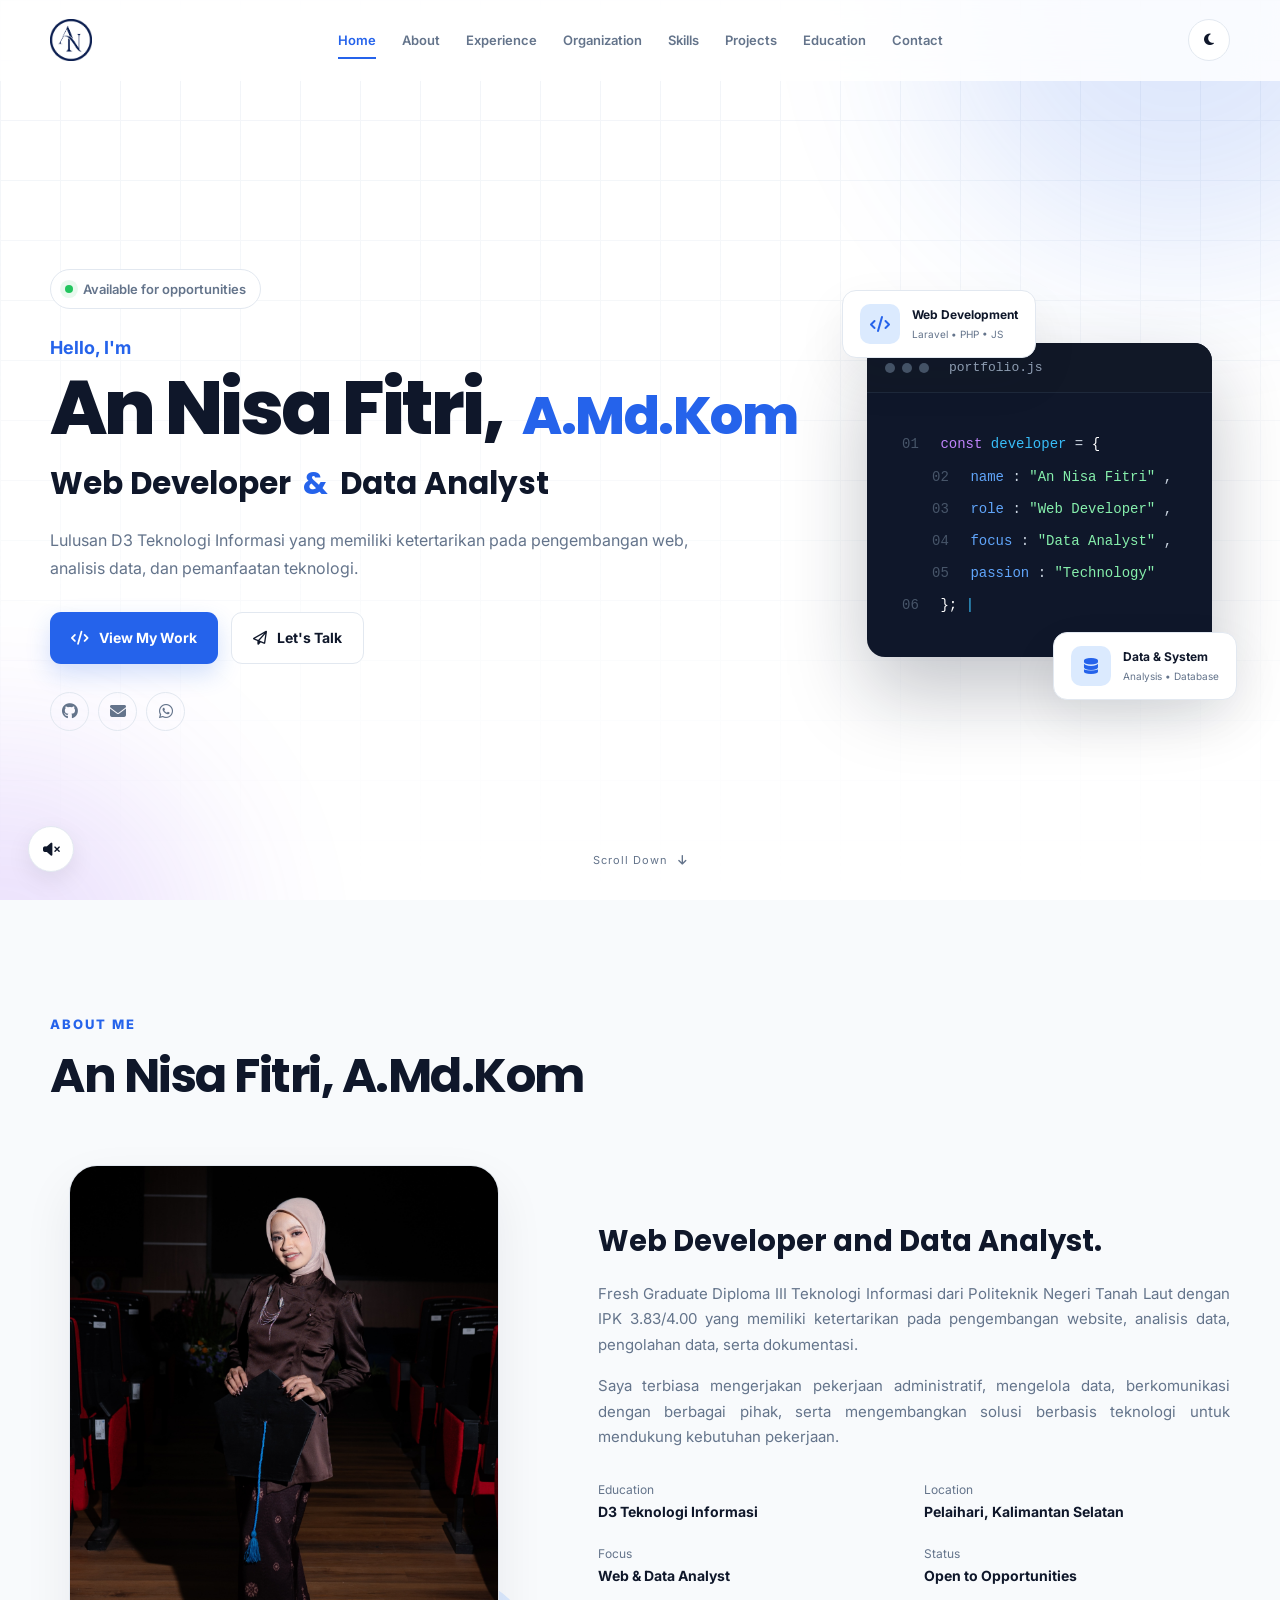
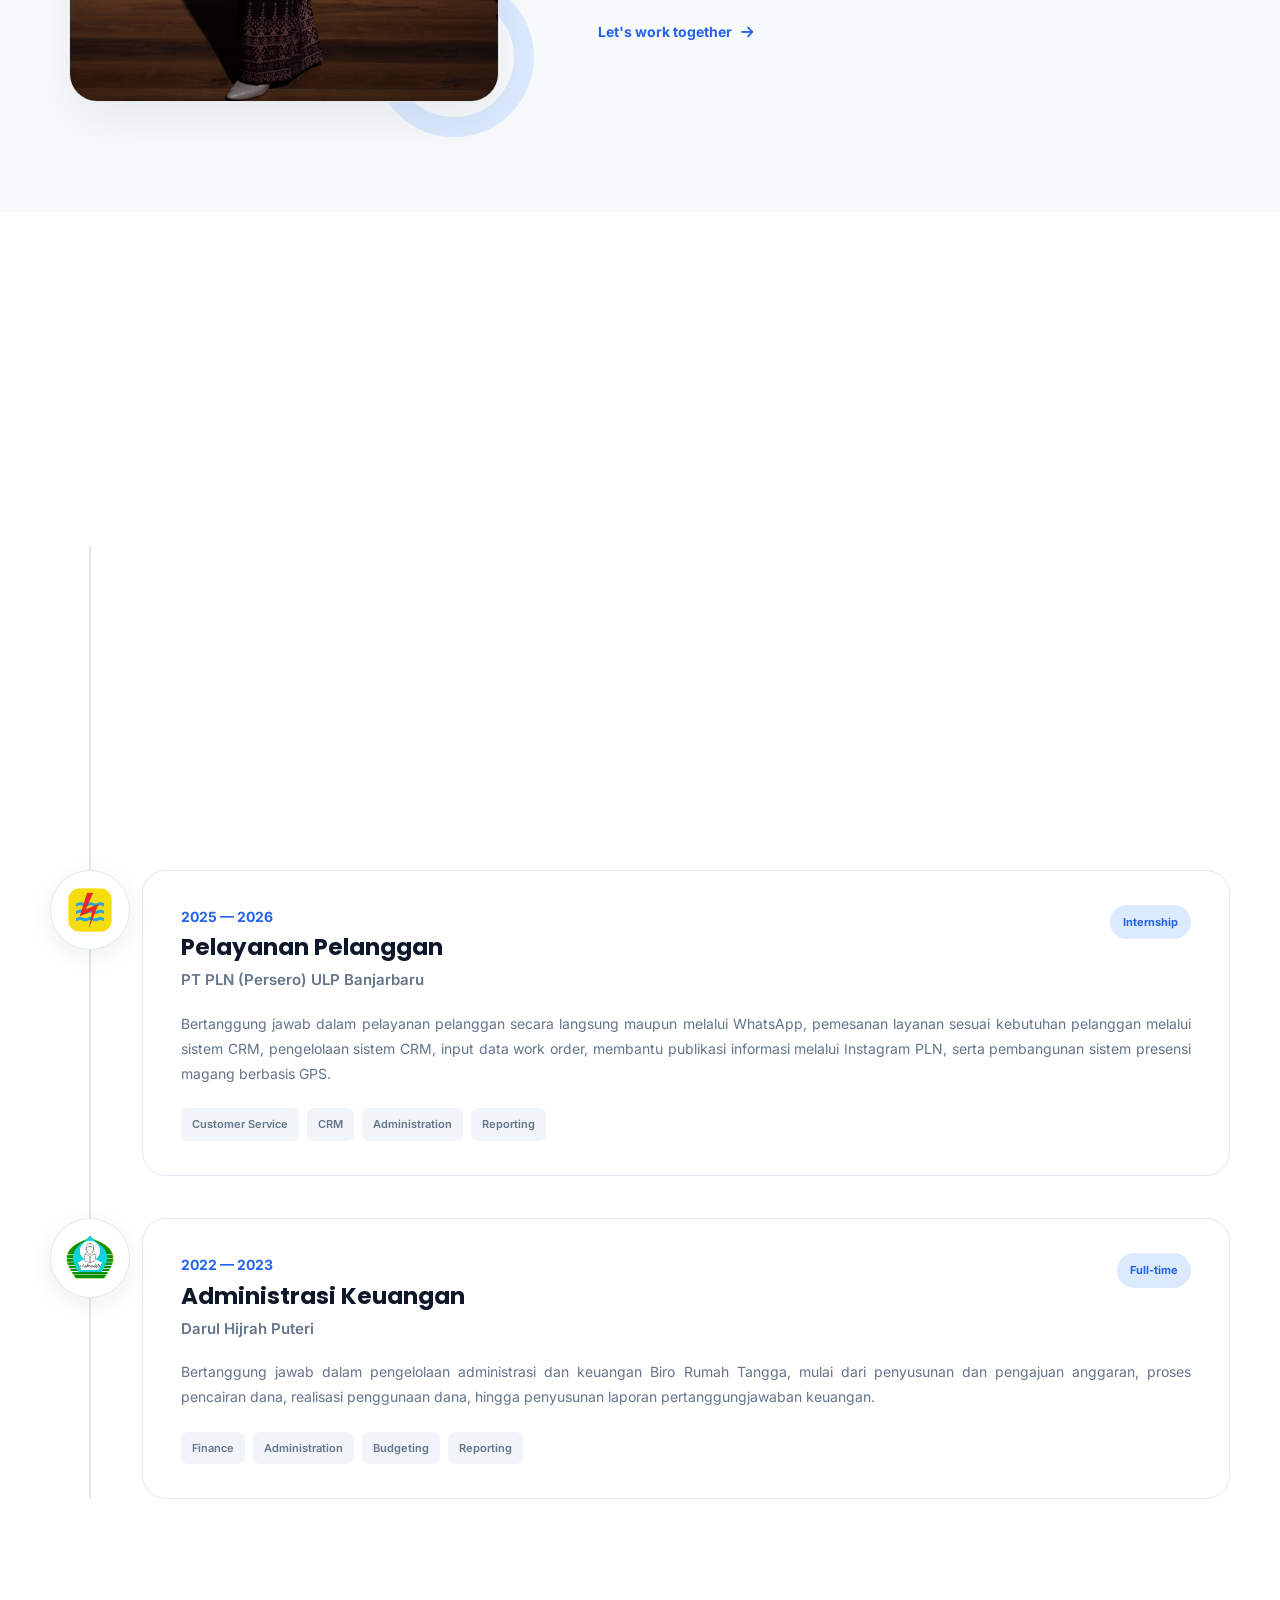
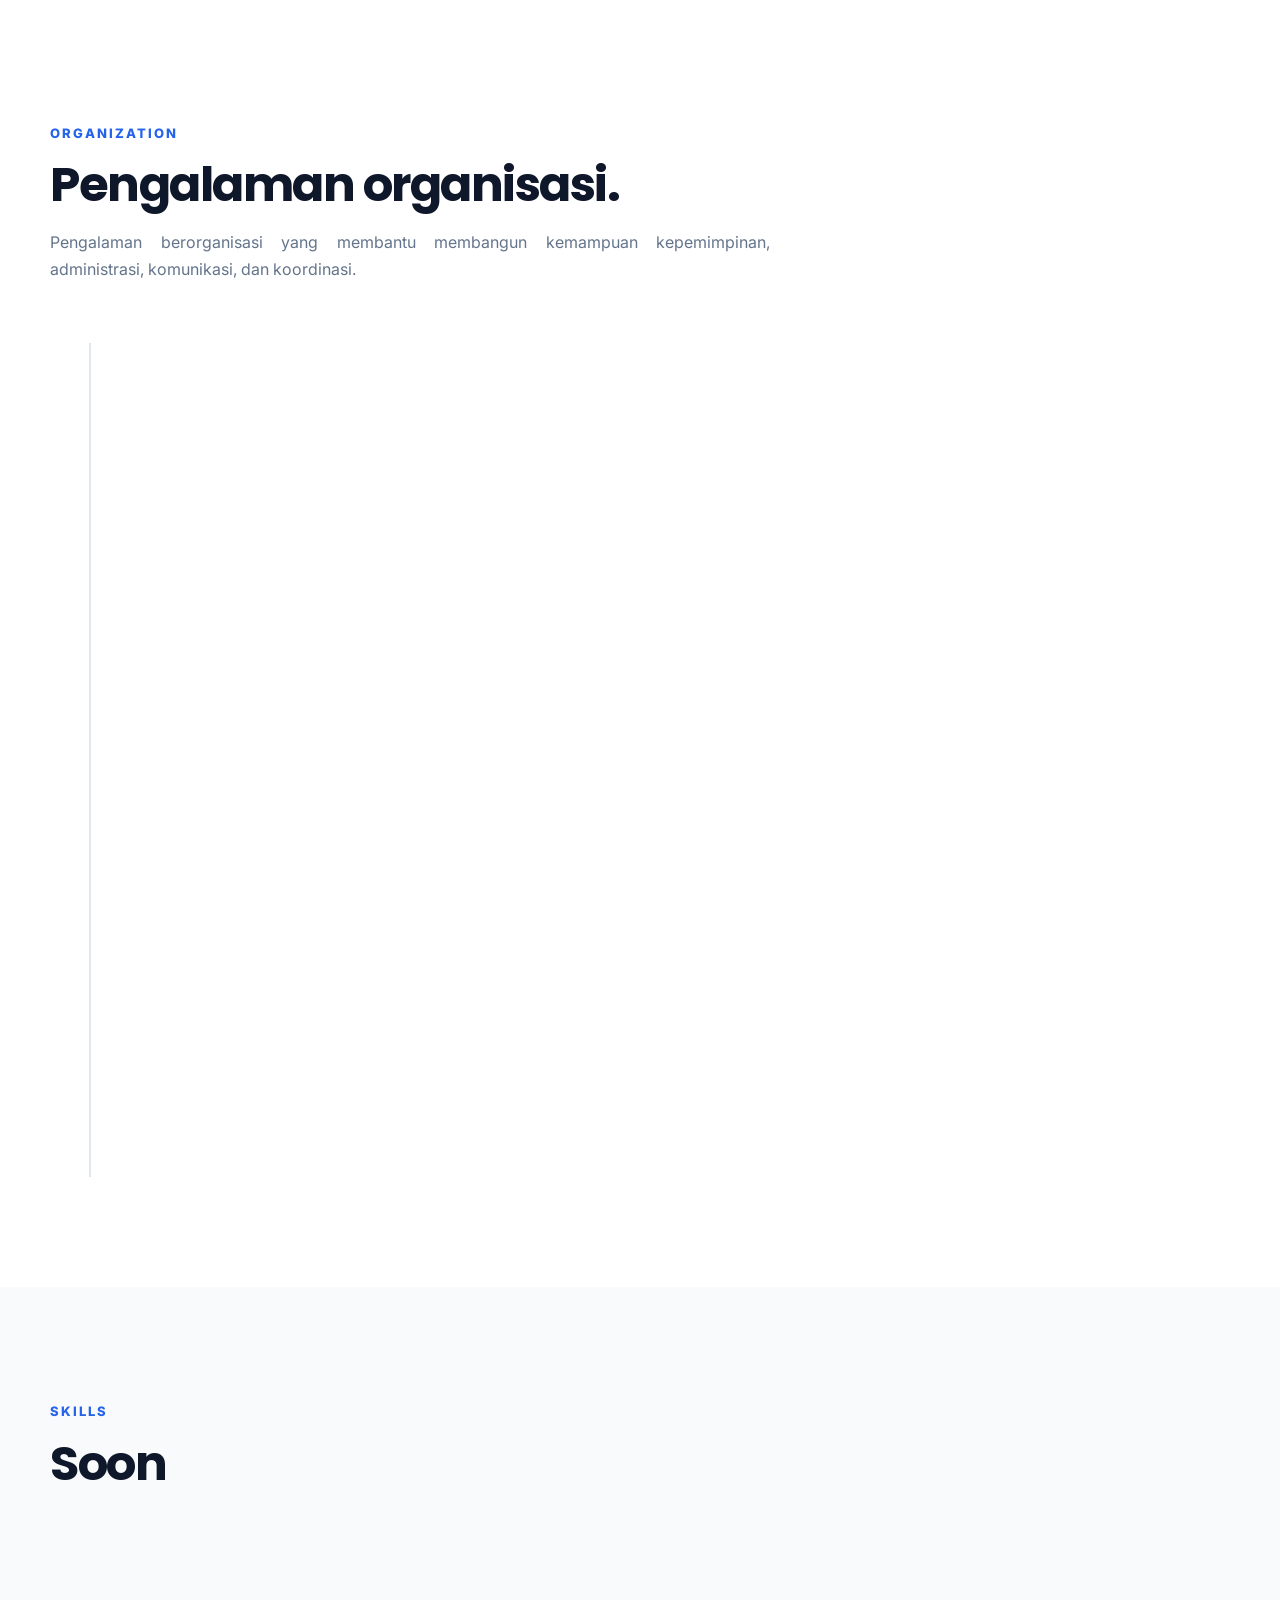
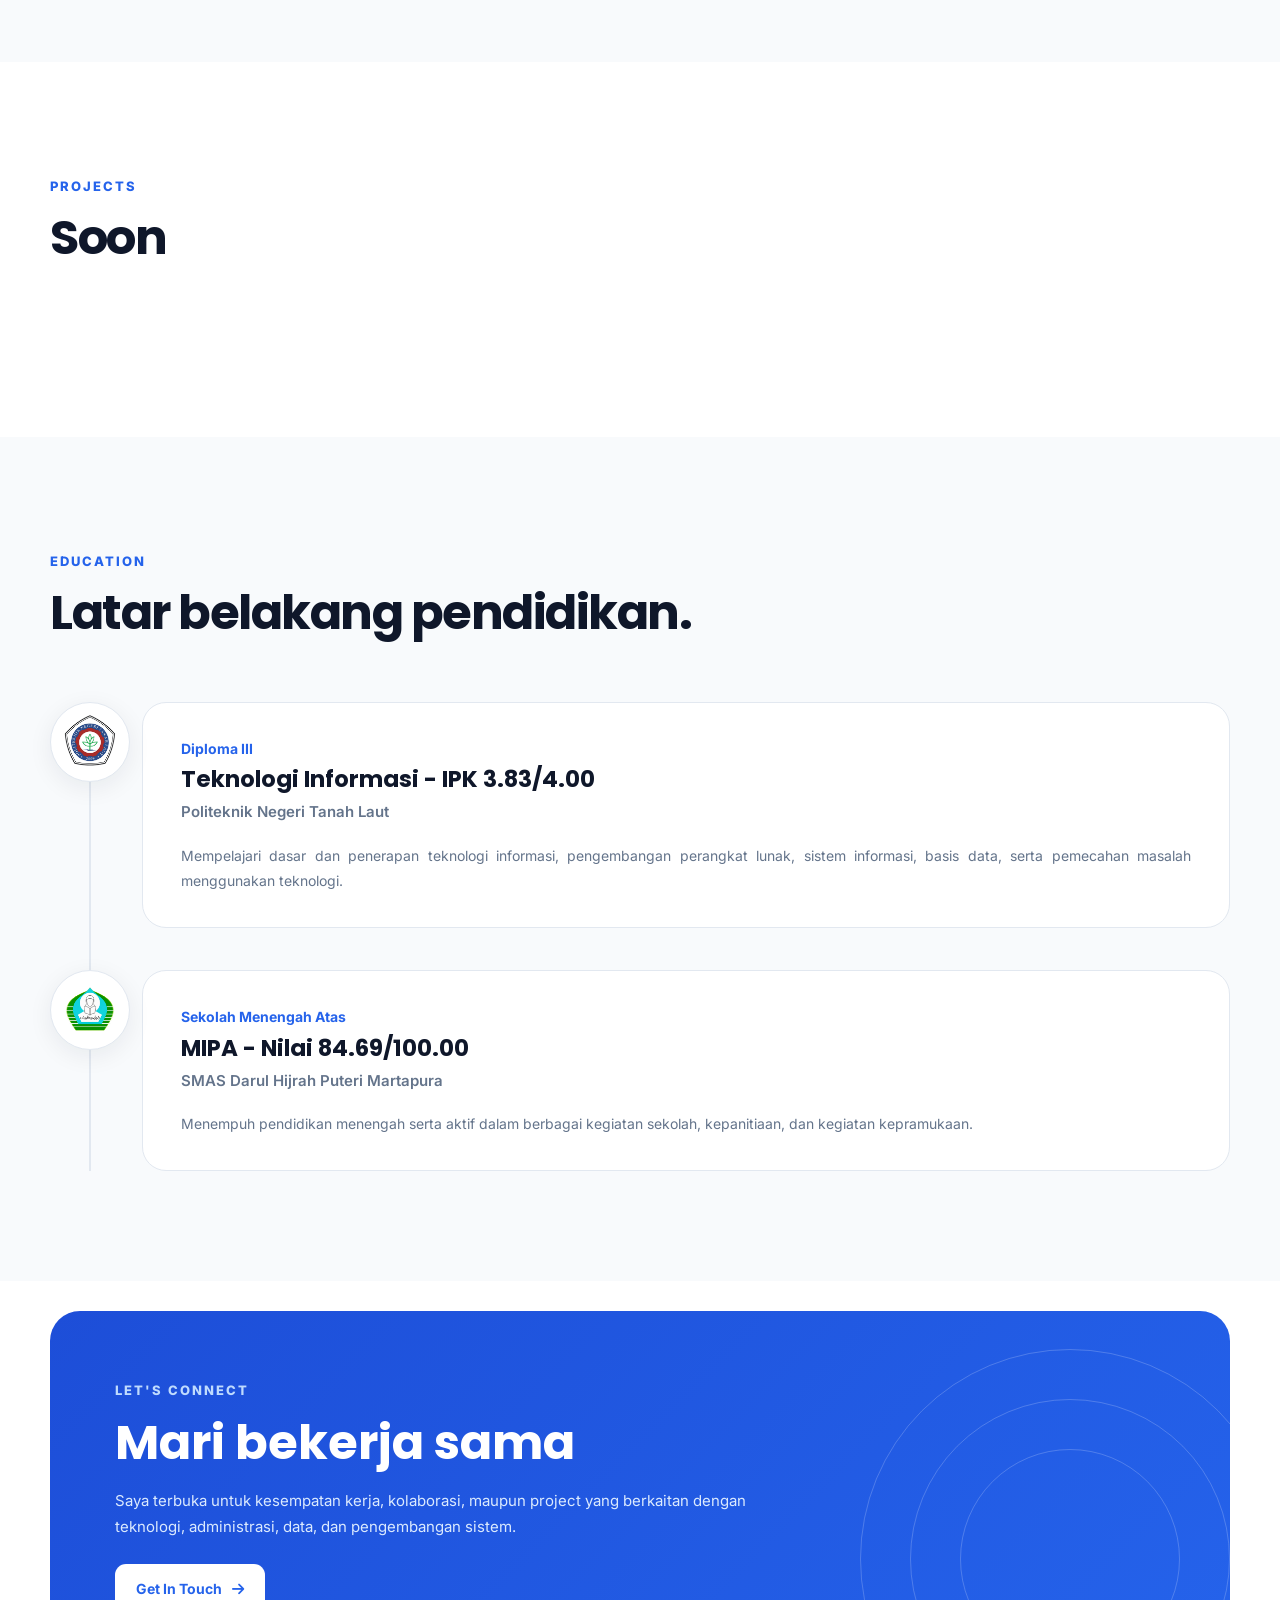
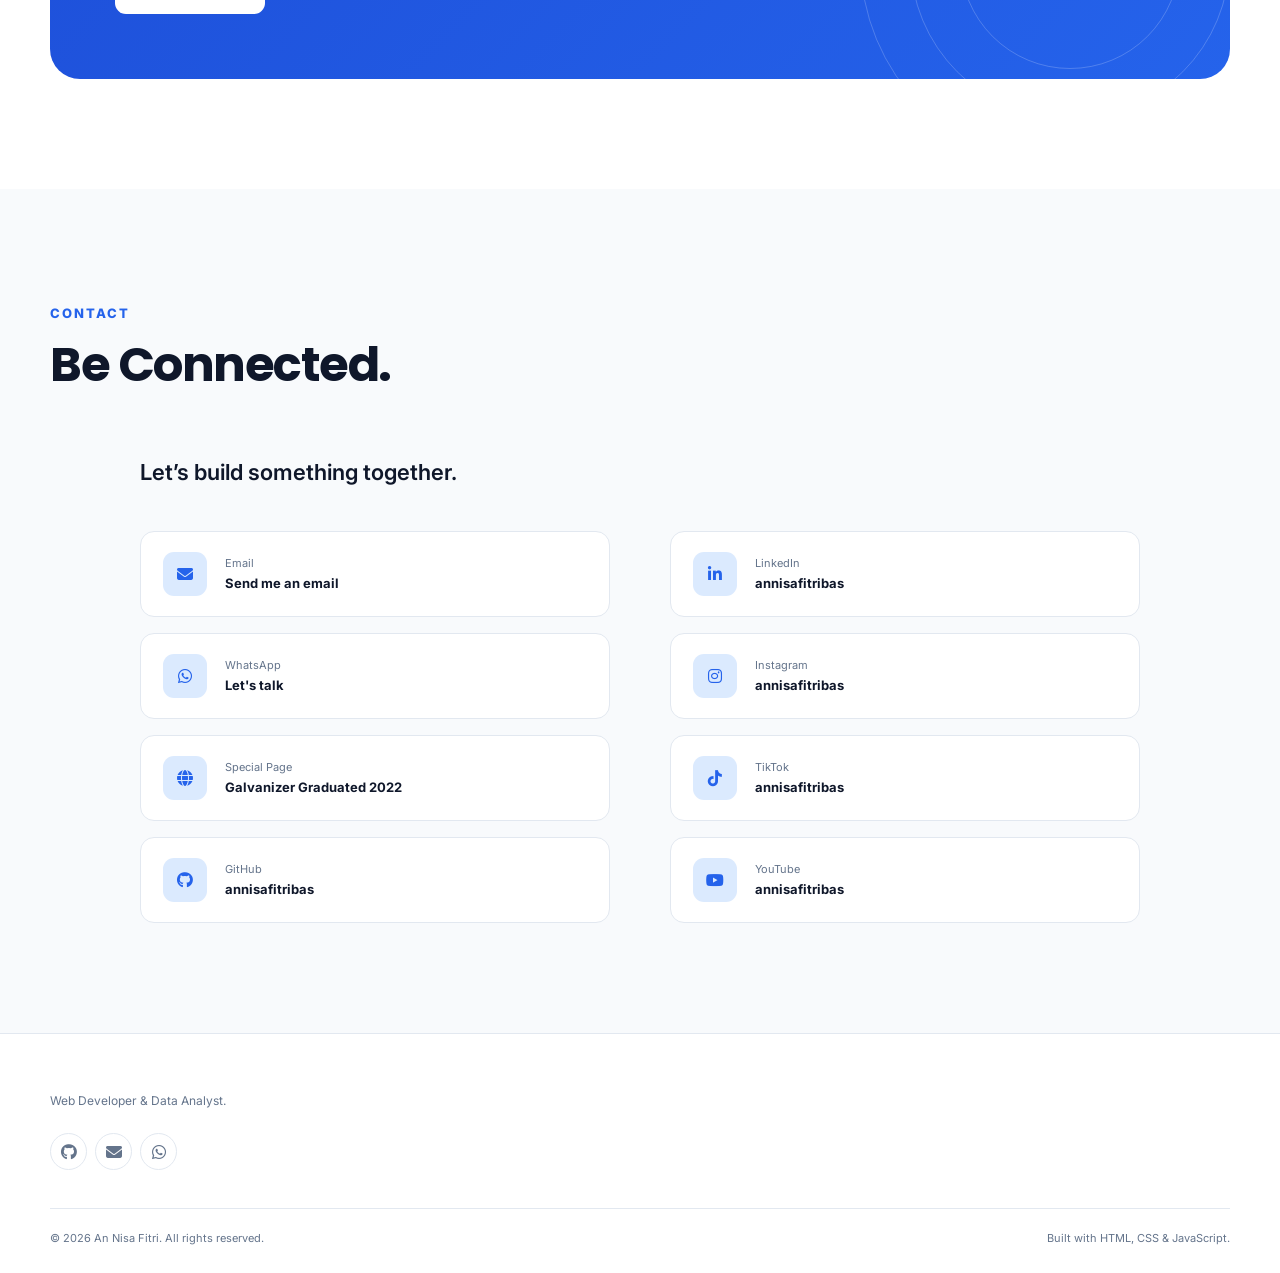
==== commit 65a56106: "sisa skill dan projects" ====
--- a/index.html
+++ b/index.html
@@ -12,7 +12,7 @@
 
     <meta
         name="description"
-        content="Portfolio An Nisa Fitri — Web Developer, System Analyst & Data Enthusiast."
+        content="Portfolio An Nisa Fitri — Web Developer, Data Analyst & Data Enthusiast."
     >
 
     <title>An Nisa Fitri — Portfolio</title>
@@ -192,7 +192,7 @@
 
             <h1>
 
-                An Nisa Fitri
+                An Nisa Fitri,
 
                 <span>
                     A.Md.Kom
@@ -207,7 +207,7 @@
 
                 <span>&</span>
 
-                System Analyst
+                Data Analyst
 
             </h2>
 
@@ -263,7 +263,7 @@
 
 
                 <a
-                    href="mailto:annisafitribas@gmail.com.com"
+                    href="mailto:annisafitribas@gmail.com"
                     aria-label="Email"
                 >
 
@@ -382,7 +382,7 @@
                         </span>:
 
                         <span class="code-string">
-                            "System Analysis"
+                            "Data Analyst"
                         </span>,
 
                     </div>
@@ -522,7 +522,7 @@
 
 
                 <p style="text-align: justify;">
-                    Saya merupakan lulusan Diploma III 
+                    Fresh Graduate Diploma III 
                     Teknologi Informasi dari Politeknik Negeri 
                     Tanah Laut dengan IPK 3.83/4.00 yang memiliki ketertarikan pada 
                     pengembangan website, analisis data, 
@@ -572,7 +572,7 @@
                         </span>
 
                         <strong>
-                            Web & System Analysis
+                            Web & Data Analyst
                         </strong>
 
                     </div>
@@ -684,7 +684,7 @@
                     </div>
 
 
-                    <p>
+                    <p style="text-align: justify;">
                         Bertanggung jawab dalam merencanakan dan melaksanakan berbagai kegiatan dan acara, mengoordinasikan tim serta kebutuhan operasional, menjalin komunikasi dengan klien, vendor, dan pihak terkait, serta mendokumentasikan setiap kegiatan.
                     </p>
 
@@ -755,7 +755,7 @@
                     </div>
 
 
-                    <p>
+                    <p style="text-align: justify;">
                         Bertanggung jawab dalam pelayanan
                         pelanggan secara langsung maupun melalui
                         WhatsApp, pemesanan layanan sesuai kebutuhan pelanggan melalui sistem CRM, pengelolaan sistem CRM,
@@ -828,8 +828,7 @@
                     </div>
 
 
-                    <p>
-
+                    <p style="text-align: justify;">
                         Bertanggung jawab dalam pengelolaan
                         administrasi dan keuangan Biro Rumah
                         Tangga, mulai dari penyusunan dan pengajuan
@@ -894,7 +893,7 @@
                 Pengalaman organisasi.
             </h2>
 
-            <p>
+            <p style="text-align: justify;">
                 Pengalaman berorganisasi yang membantu membangun
                 kemampuan kepemimpinan, administrasi, komunikasi,
                 dan koordinasi.
@@ -907,7 +906,6 @@
 
 
             <!-- KOLABORASI PEMUDA INDONESIA -->
-
             <div class="timeline-item reveal">
 
                 <div class="timeline-marker">
@@ -949,8 +947,7 @@
                     </div>
 
 
-                    <p>
-
+                    <p style="text-align: justify;">
                         Mengelola administrasi organisasi,
                         membantu koordinasi kegiatan, menyusun
                         dokumentasi dan surat-menyurat, serta
@@ -983,10 +980,73 @@
 
             </div>
 
-
+            <!-- FKP -->
+            <div class="timeline-item reveal">
+
+                <div class="timeline-marker">
+
+                    <img
+                        src="assets/logo-fkp.png"
+                        alt="Logo Forum Kewirausahaan Pemuda"
+                    >
+
+                </div>
+
+
+                <div class="timeline-card">
+
+                    <div class="timeline-header">
+
+                        <div>
+
+                            <span class="timeline-date">
+                                Oktober 2025 — Sekarang
+                            </span>
+
+                            <h3>
+                                Anggota
+                            </h3>
+
+                            <h4>
+                                Dewan Pengurus Daerah Forum Kewirausahaan Pemuda —
+                                Kabupaten Tanah Laut
+                            </h4>
+
+                        </div>
+
+
+                        <span class="experience-type">
+                            Organization
+                        </span>
+
+                    </div>
+
+
+                    <p style="text-align: justify;">
+                    </p>
+
+
+                    <div class="experience-tags">
+
+                        <span>
+                            Coordination
+                        </span>
+
+                        <span>
+                            Documentation
+                        </span>
+
+                        <span>
+                            Communication
+                        </span>
+
+                    </div>
+
+                </div>
+
+            </div>
 
             <!-- RESIMEN MAHASISWA -->
-
             <div class="timeline-item reveal">
 
                 <div class="timeline-marker">
@@ -1027,8 +1087,7 @@
                     </div>
 
 
-                    <p>
-
+                    <p style="text-align: justify;">
                         Mendukung pengelolaan administrasi
                         organisasi, dokumentasi kegiatan, serta
                         membantu koordinasi berbagai kebutuhan
@@ -1081,179 +1140,7 @@
                 Soon
             </h2>
 
-            <!-- <h2>
-                Keahlian yang saya miliki.
-            </h2> -->
-
         </div>
-
-
-        <!-- <div class="skills-grid">
-
-
-            <div class="skill-card reveal">
-
-                <div class="skill-icon">
-
-                    <i class="fa-solid fa-code"></i>
-
-                </div>
-
-                <h3>
-                    Web Development
-                </h3>
-
-                <p>
-                    Pengembangan website dan aplikasi berbasis web.
-                </p>
-
-                <div class="skill-list">
-
-                    <span>HTML</span>
-                    <span>CSS</span>
-                    <span>JavaScript</span>
-                    <span>PHP</span>
-                    <span>Laravel</span>
-
-                </div>
-
-            </div>
-
-
-
-            <div class="skill-card reveal">
-
-                <div class="skill-icon">
-
-                    <i class="fa-solid fa-diagram-project"></i>
-
-                </div>
-
-                <h3>
-                    System Analysis
-                </h3>
-
-                <p>
-                    Analisis kebutuhan dan perancangan sistem
-                    untuk menyelesaikan permasalahan.
-                </p>
-
-                <div class="skill-list">
-
-                    <span>System Analysis</span>
-                    <span>Flowchart</span>
-                    <span>UML</span>
-                    <span>Database</span>
-
-                </div>
-
-            </div>
-
-
-
-            <div class="skill-card reveal">
-
-                <div class="skill-icon">
-
-                    <i class="fa-solid fa-database"></i>
-
-                </div>
-
-                <h3>
-                    Data & Database
-                </h3>
-
-                <p>
-                    Pengolahan data, database, dan penyusunan
-                    laporan.
-                </p>
-
-                <div class="skill-list">
-
-                    <span>MySQL</span>
-                    <span>Excel</span>
-                    <span>Google Sheets</span>
-                    <span>Data Processing</span>
-
-                </div>
-
-            </div>
-
-
-
-            <div class="skill-card reveal">
-
-                <div class="skill-icon">
-
-                    <i class="fa-solid fa-file-lines"></i>
-
-                </div>
-
-                <h3>
-                    Administration
-                </h3>
-
-                <p>
-                    Pengelolaan dokumen, laporan, dan kebutuhan
-                    administratif.
-                </p>
-
-                <div class="skill-list">
-
-                    <span>Microsoft Office</span>
-                    <span>Documentation</span>
-                    <span>Reporting</span>
-                    <span>Administration</span>
-
-                </div>
-
-            </div>
-
-        </div> -->
-
-
-        <!-- <div class="tools-section reveal">
-
-            <p class="tools-title">
-                TOOLS & TECHNOLOGIES
-            </p>
-
-
-            <div class="tools">
-
-                <span>
-                    <i class="fa-brands fa-github"></i>
-                    GitHub
-                </span>
-
-                <span>
-                    <i class="fa-brands fa-laravel"></i>
-                    Laravel
-                </span>
-
-                <span>
-                    <i class="fa-solid fa-database"></i>
-                    MySQL
-                </span>
-
-                <span>
-                    <i class="fa-solid fa-file-excel"></i>
-                    Excel
-                </span>
-
-                <span>
-                    <i class="fa-solid fa-table"></i>
-                    Google Sheets
-                </span>
-
-                <span>
-                    <i class="fa-solid fa-code"></i>
-                    VS Code
-                </span>
-
-            </div>
-
-        </div> -->
 
     </div>
 
@@ -1276,298 +1163,6 @@
             <h2>
                 Soon
             </h2>
-            <!-- <h2>
-                Beberapa project yang pernah saya kerjakan.
-            </h2> -->
-
-        </div>
-
-
-        <!-- <div class="projects-grid"> -->
-
-
-            <!-- PROJECT 1 -->
-
-            <!-- <article class="project-card featured reveal">
-
-
-                <div class="project-image project-blue">
-
-                    <div class="project-window">
-
-                        <div class="project-window-header">
-
-                            <span></span>
-                            <span></span>
-                            <span></span>
-
-                        </div>
-
-
-                        <div class="project-dashboard">
-
-                            <div class="dashboard-sidebar"></div>
-
-                            <div class="dashboard-content">
-
-                                <div class="dashboard-line"></div>
-
-                                <div class="dashboard-cards">
-
-                                    <span></span>
-                                    <span></span>
-                                    <span></span>
-
-                                </div>
-
-                                <div class="dashboard-chart"></div>
-
-                            </div>
-
-                        </div>
-
-                    </div>
-
-                </div>
-
-
-                <div class="project-content">
-
-                    <div class="project-top">
-
-                        <span class="project-category">
-                            Web Application
-                        </span>
-
-                        <div class="project-links">
-
-                            <a
-                                href="#"
-                                aria-label="View project"
-                            >
-
-                                <i class="fa-solid fa-arrow-up-right-from-square"></i>
-
-                            </a>
-
-                        </div>
-
-                    </div>
-
-
-                    <h3>
-                        Sistem Presensi Berbasis Lokasi
-                    </h3>
-
-
-                    <p>
-
-                        Sistem presensi berbasis web dengan
-                        validasi lokasi menggunakan GPS,
-                        perhitungan radius, pencatatan jam masuk
-                        dan keluar, serta dashboard administrasi.
-
-                    </p>
-
-
-                    <div class="project-tech">
-
-                        <span>
-                            Laravel
-                        </span>
-
-                        <span>
-                            PHP
-                        </span>
-
-                        <span>
-                            MySQL
-                        </span>
-
-                        <span>
-                            JavaScript
-                        </span>
-
-                    </div>
-
-                </div>
-
-            </article> -->
-
-
-
-            <!-- PROJECT 2 -->
-
-            <!-- <article class="project-card reveal">
-
-                <div class="project-image project-purple">
-
-                    <div class="mini-code">
-
-                        <span class="pink">
-                            const
-                        </span>
-
-                        portfolio = {
-
-                        <div class="indent">
-
-                            name:
-                            <span class="yellow">
-                                "An Nisa"
-                            </span>,
-
-                        </div>
-
-                        <div class="indent">
-
-                            role:
-                            <span class="green">
-                                "Developer"
-                            </span>,
-
-                        </div>
-
-                        <div class="indent">
-
-                            skills:
-                            <span class="orange">
-                                ["PHP", "JS"]
-                            </span>
-
-                        </div>
-
-                        };
-
-                    </div>
-
-                </div>
-
-
-                <div class="project-content">
-
-                    <div class="project-top">
-
-                        <span class="project-category">
-                            Web Design
-                        </span>
-
-                    </div>
-
-
-                    <h3>
-                        Personal Portfolio Website
-                    </h3>
-
-
-                    <p>
-
-                        Website portfolio pribadi untuk menampilkan
-                        profil, pengalaman, kemampuan, pendidikan,
-                        organisasi, dan project.
-
-                    </p>
-
-
-                    <div class="project-tech">
-
-                        <span>
-                            HTML
-                        </span>
-
-                        <span>
-                            CSS
-                        </span>
-
-                        <span>
-                            JavaScript
-                        </span>
-
-                    </div>
-
-                </div>
-
-            </article> -->
-
-
-
-            <!-- PROJECT 3 -->
-
-            <!-- <article class="project-card reveal">
-
-                <div class="project-image project-green">
-
-                    <div class="data-visual">
-
-                        <span
-                            class="data-bar bar-one"
-                        ></span>
-
-                        <span
-                            class="data-bar bar-two"
-                        ></span>
-
-                        <span
-                            class="data-bar bar-three"
-                        ></span>
-
-                        <span
-                            class="data-bar bar-four"
-                        ></span>
-
-                        <span
-                            class="data-bar bar-five"
-                        ></span>
-
-                    </div>
-
-                </div>
-
-
-                <div class="project-content">
-
-                    <div class="project-top">
-
-                        <span class="project-category">
-                            Data
-                        </span>
-
-                    </div>
-
-
-                    <h3>
-                        Data Processing & Reporting
-                    </h3>
-
-
-                    <p>
-
-                        Pengolahan data dan penyusunan laporan
-                        menggunakan spreadsheet untuk membantu
-                        kebutuhan administrasi dan analisis.
-
-                    </p>
-
-
-                    <div class="project-tech">
-
-                        <span>
-                            Excel
-                        </span>
-
-                        <span>
-                            Google Sheets
-                        </span>
-
-                        <span>
-                            Data Analysis
-                        </span>
-
-                    </div>
-
-                </div>
-
-            </article> -->
 
         </div>
 
@@ -1645,8 +1240,7 @@
                     </div>
 
 
-                    <p>
-
+                    <p style="text-align: justify;">
                         Mempelajari dasar dan penerapan teknologi
                         informasi, pengembangan perangkat lunak,
                         sistem informasi, basis data, serta
@@ -2028,13 +1622,8 @@
 
         <div class="footer-brand">
 
-            <!-- <a href="#home" class="logo-footer">
-                <img src="assets/logo-footer.png" alt="Logo An Nisa">
-            </a> -->
-
-
             <p>
-                Web Developer & System Analyst.
+                Web Developer & Data Analyst.
             </p>
 
 
@@ -2051,7 +1640,7 @@
 
 
                 <a
-                    href="mailto:annisafitribas@gmail.com.com"
+                    href="mailto:annisafitribas@gmail.com"
                 >
 
                     <i class="fa-solid fa-envelope"></i>
@@ -2060,65 +1649,65 @@
 
 
                 <a
-                    href="https://wa.me/6285828390740"
-                    target="_blank"
-                >
-
-                    <i class="fa-brands fa-whatsapp"></i>
-
-                </a>
-
-            </div>
-
-        </div>
-
-
-        <div class="footer-bottom">
-
-            <span>
-                © 2026 An Nisa Fitri. All rights reserved.
-            </span>
-
-            <span>
-                Built with HTML, CSS & JavaScript.
-            </span>
-
-        </div>
-
-    </div>
-
-</footer>
-
-<button
-    class="back-to-top"
-    id="backToTop"
-    aria-label="Back to top"
->
-
-    <i class="fa-solid fa-arrow-up"></i>
-
-</button>
-
-<audio
-    id="backgroundMusic"
-    src="assets/music.mp3"
-    loop
-    preload="auto">
-</audio>
-
-<button
-    class="music-toggle"
-    id="musicToggle"
-    type="button"
-    aria-label="Turn on background music"
-    title="Turn on background music">
-
-    <i class="fa-solid fa-volume-xmark"></i>
-
-</button>
-
-<script src="script.js"></script>
-
-</body>
-
+                    href="https://wa.me/6285828390740" 
+                    target="_blank" 
+                > 
+ 
+                    <i class="fa-brands fa-whatsapp"></i> 
+ 
+                </a> 
+ 
+            </div> 
+ 
+        </div> 
+ 
+ 
+        <div class="footer-bottom"> 
+ 
+            <span> 
+                © 2026 An Nisa Fitri. All rights reserved. 
+            </span> 
+ 
+            <span> 
+                Built with HTML, CSS & JavaScript. 
+            </span> 
+ 
+        </div> 
+ 
+    </div> 
+ 
+</footer> 
+ 
+<button 
+    class="back-to-top" 
+    id="backToTop" 
+    aria-label="Back to top" 
+> 
+ 
+    <i class="fa-solid fa-arrow-up"></i> 
+ 
+</button> 
+ 
+<audio 
+    id="backgroundMusic" 
+    src="assets/music.mp3" 
+    loop 
+    preload="auto"> 
+</audio> 
+ 
+<button 
+    class="music-toggle" 
+    id="musicToggle" 
+    type="button" 
+    aria-label="Turn on background music" 
+    title="Turn on background music"> 
+ 
+    <i class="fa-solid fa-volume-xmark"></i> 
+ 
+</button> 
+ 
+<script src="script.js"></script> 
+ 
+</body> 
+ 
 </html>
--- a/style.css
+++ b/style.css
@@ -1,3446 +1,2295 @@
-/* =========================================================
-   AN NISA FITRI — PORTFOLIO
-   ========================================================= */
+:root { 
+ 
+    --primary: #2563eb; 
+    --primary-dark: #1d4ed8; 
+    --primary-light: #dbeafe; 
+ 
+    --text: #0f172a; 
+    --text-light: #64748b; 
+ 
+    --background: #ffffff; 
+    --background-soft: #f8fafc; 
+    --background-alt: #f1f5f9; 
+ 
+    --card: #ffffff; 
+ 
+    --border: #e2e8f0; 
+ 
+    --shadow: 
+        0 20px 50px rgba(15, 23, 42, .07); 
+ 
+    --shadow-hover: 
+        0 25px 60px rgba(15, 23, 42, .12); 
+ 
+    --radius: 22px; 
+ 
+    --container: 1180px; 
+ 
+    --transition: .3s ease; 
+} 
+ 
+ 
+/* ========================================================= 
+   DARK MODE 
+========================================================= */ 
+ 
+body.dark { 
+ 
+    --text: #f1f5f9; 
+    --text-light: #94a3b8; 
+ 
+    --background: #020617; 
+    --background-soft: #0f172a; 
+    --background-alt: #111827; 
+ 
+    --card: #0f172a; 
+ 
+    --border: #1e293b; 
+ 
+    --shadow: 
+        0 20px 50px rgba(0,0,0,.25); 
+ 
+    --shadow-hover: 
+        0 25px 60px rgba(0,0,0,.35); 
+} 
+ 
+ 
+/* ========================================================= 
+   RESET 
+========================================================= */ 
+ 
+* { 
+ 
+    margin: 0; 
+    padding: 0; 
+ 
+    box-sizing: border-box; 
+} 
+ 
+ 
+html { 
+ 
+    scroll-behavior: smooth; 
+ 
+    scroll-padding-top: 90px; 
+} 
+ 
+ 
+body { 
+ 
+    font-family: 
+        "Inter", 
+        sans-serif; 
+ 
+    background: 
+        var(--background); 
+ 
+    color: 
+        var(--text); 
+ 
+    font-size: 16px; 
+    line-height: 1.7; 
+ 
+    overflow-x: hidden; 
+ 
+    transition: 
+        background .3s ease, 
+        color .3s ease; 
+} 
+ 
+ 
+body.dark .header { 
+ 
+    background: 
+        rgba(2,6,23,.85); 
+} 
+ 
+ 
+a { 
+ 
+    color: inherit; 
+ 
+    text-decoration: none; 
+} 
+ 
+ 
+button { 
+ 
+    font-family: inherit; 
+} 
+ 
+ 
+img { 
+ 
+    display: block; 
+ 
+    max-width: 100%; 
+} 
+ 
+ 
+ul { 
+ 
+    list-style: none; 
+} 
+ 
+ 
+::selection { 
+ 
+    background: var(--primary); 
+ 
+    color: white; 
+} 
+ 
+ 
+/* ========================================================= 
+   CONTAINER 
+========================================================= */ 
+ 
+.container { 
+ 
+    width: 
+        min( 
+            var(--container), 
+            calc(100% - 40px) 
+        ); 
+ 
+    margin: 
+        0 auto; 
+} 
+ 
+ 
+.section { 
+ 
+    padding: 
+        110px 0; 
+} 
+ 
+ 
+/* ========================================================= 
+   SECTION BACKGROUND VARIATIONS (Experience & Org Menyatu, Skills ke Bawah Berbeda) 
+========================================================= */ 
 
-
-/* =========================================================
-   VARIABLES
-========================================================= */
-
-:root {
-
-    --primary: #2563eb;
-    --primary-dark: #1d4ed8;
-    --primary-light: #dbeafe;
-
-    --text: #0f172a;
-    --text-light: #64748b;
-
-    --background: #ffffff;
-    --background-soft: #f8fafc;
-    --background-alt: #f1f5f9;
-
-    --card: #ffffff;
-
-    --border: #e2e8f0;
-
-    --shadow:
-        0 20px 50px rgba(15, 23, 42, .07);
-
-    --shadow-hover:
-        0 25px 60px rgba(15, 23, 42, .12);
-
-    --radius: 22px;
-
-    --container: 1180px;
-
-    --transition: .3s ease;
+.experience {
+    background: var(--background);
 }
 
+.organization { 
+    background: var(--background); /* Experience dan Organization menyatu */ 
+} 
 
-/* =========================================================
-   DARK MODE
-========================================================= */
+.skills { 
+    background: var(--background-soft); /* Skill dibedakan latar belakangnya */ 
+} 
 
-body.dark {
+.projects { 
+    background: var(--background); /* Projects kembali ke warna dasar */ 
+} 
 
-    --text: #f1f5f9;
-    --text-light: #94a3b8;
-
-    --background: #020617;
-    --background-soft: #0f172a;
-    --background-alt: #111827;
-
-    --card: #0f172a;
-
-    --border: #1e293b;
-
-    --shadow:
-        0 20px 50px rgba(0,0,0,.25);
-
-    --shadow-hover:
-        0 25px 60px rgba(0,0,0,.35);
+.education { 
+    background: var(--background-soft); /* Education dibedakan */ 
 }
-
-
-/* =========================================================
-   RESET
-========================================================= */
-
-* {
-
-    margin: 0;
-    padding: 0;
-
-    box-sizing: border-box;
-}
-
-
-html {
-
-    scroll-behavior: smooth;
-
-    scroll-padding-top: 90px;
-}
-
-
-body {
-
-    font-family:
-        "Inter",
-        sans-serif;
-
-    background:
-        var(--background);
-
-    color:
-        var(--text);
-
-    font-size: 16px;
-    line-height: 1.7;
-
-    overflow-x: hidden;
-
-    transition:
-        background .3s ease,
-        color .3s ease;
-}
-
-
-body.dark .header {
-
-    background:
-        rgba(2,6,23,.85);
-}
-
-
-a {
-
-    color: inherit;
-
-    text-decoration: none;
-}
-
-
-button {
-
-    font-family: inherit;
-}
-
-
-img {
-
-    display: block;
-
-    max-width: 100%;
-}
-
-
-ul {
-
-    list-style: none;
-}
-
-
-::selection {
-
-    background: var(--primary);
-
-    color: white;
-}
-
-
-/* =========================================================
-   CONTAINER
-========================================================= */
-
-.container {
-
-    width:
-        min(
-            var(--container),
-            calc(100% - 40px)
-        );
-
-    margin:
-        0 auto;
-}
-
-
-.section {
-
-    padding:
-        110px 0;
-}
-
-
-/* =========================================================
-   SECTION HEADING
-========================================================= */
-
-.section-heading {
-
-    max-width: 720px;
-
-    margin-bottom: 60px;
-}
-
-
-.section-label {
-
-    display: inline-block;
-
-    margin-bottom: 12px;
-
-    color: var(--primary);
-
-    font-size: 13px;
-
-    font-weight: 800;
-
-    letter-spacing: 2px;
-}
-
-
-.section-heading h2 {
-
-    font-family:
-        "Poppins",
-        sans-serif;
-
-    font-size:
-        clamp(32px,4vw,48px);
-
-    line-height: 1.2;
-
-    letter-spacing: -1.5px;
-
-    margin-bottom: 15px;
-}
-
-
-.section-heading p {
-
-    color: var(--text-light);
-
-    font-size: 16px;
-}
-
-
-/* =========================================================
-   HEADER
-========================================================= */
-
-.header {
-
-    position: fixed;
-
-    top: 0;
-    left: 0;
-
-    width: 100%;
-
-    z-index: 1000;
-
-    background:
-        rgba(255,255,255,.82);
-
-    backdrop-filter:
-        blur(18px);
-
-    border-bottom:
-        1px solid transparent;
-
-    transition: var(--transition);
-}
-
-
-.header.scrolled {
-
-    border-color: var(--border);
-
-    box-shadow:
-        0 10px 30px
-        rgba(15,23,42,.05);
-}
-
-
-.nav-container {
-
-    height: 80px;
-
-    display: flex;
-
-    align-items: center;
-
-    justify-content: space-between;
-}
-
-
-.logo {
-    display: flex;
-    align-items: center;
-    text-decoration: none;
-}
-
-.logo img {
-    width: 42px;
-    height: 42px;
-    object-fit: contain;
-}
-
-.logo-light {
-    display: block;
-}
-
-.logo-dark {
-    display: none;
-}
-
-.dark .logo-light {
-    display: none;
-}
-
-.dark .logo-dark {
-    display: block;
-}
-
-.navbar {
-
-    display: flex;
-
-    align-items: center;
-
-    gap: 26px;
-}
-
-
-.nav-link {
-
-    position: relative;
-
-    color: var(--text-light);
-
-    font-size: 13px;
-
-    font-weight: 600;
-
-    transition: var(--transition);
-}
-
-
-.nav-link:hover,
-.nav-link.active {
-
-    color: var(--primary);
-}
-
-
-.nav-link::after {
-
-    content: "";
-
-    position: absolute;
-
-    left: 0;
-
-    bottom: -8px;
-
-    width: 0;
-
-    height: 2px;
-
-    background:
-        var(--primary);
-
-    transition: var(--transition);
-}
-
-
-.nav-link:hover::after,
-.nav-link.active::after {
-
-    width: 100%;
-}
-
-
-/* =========================================================
-   NAV ACTION
-========================================================= */
-
-.nav-actions {
-
-    display: flex;
-
-    align-items: center;
-
-    gap: 10px;
-}
-
-
-.theme-toggle,
-.menu-toggle {
-
-    width: 42px;
-    height: 42px;
-
-    display: flex;
-
-    align-items: center;
-    justify-content: center;
-
-    border:
-        1px solid var(--border);
-
-    border-radius: 50%;
-
-    background:
-        var(--background);
-
-    color:
-        var(--text);
-
-    cursor: pointer;
-
-    transition: var(--transition);
-}
-
-
-.theme-toggle:hover,
-.menu-toggle:hover {
-
-    background:
-        var(--primary);
-
-    border-color:
-        var(--primary);
-
-    color: white;
-}
-
-
-.menu-toggle {
-
-    display: none;
-}
-
-
-/* =========================================================
-   HERO
-========================================================= */
-
-.hero {
-
-    position: relative;
-
-    min-height: 100vh;
-
-    display: flex;
-
-    align-items: center;
-
-    padding-top: 100px;
-
-    overflow: hidden;
-}
-
-
-.hero-background {
-
-    position: absolute;
-
-    inset: 0;
-
-    z-index: -1;
-}
-
-
-.hero-grid {
-
-    position: absolute;
-
-    inset: 0;
-
-    opacity: .5;
-
-    background-image:
-
-        linear-gradient(
-            var(--border) 1px,
-            transparent 1px
-        ),
-
-        linear-gradient(
-            90deg,
-            var(--border) 1px,
-            transparent 1px
-        );
-
-    background-size: 60px 60px;
-
-    mask-image:
-        linear-gradient(
-            to bottom,
-            black,
-            transparent
-        );
-}
-
-
-.hero-glow {
-
-    position: absolute;
-
-    border-radius: 50%;
-
-    filter: blur(90px);
-
-    opacity: .15;
-}
-
-
-.hero-glow-one {
-
-    width: 500px;
-    height: 500px;
-
-    top: -250px;
-    right: -150px;
-
-    background:
-        var(--primary);
-}
-
-
-.hero-glow-two {
-
-    width: 400px;
-    height: 400px;
-
-    left: -200px;
-    bottom: -250px;
-
-    background:
-        #7c3aed;
-}
-
-
-/* =========================================================
-   HERO GRID
-========================================================= */
-
-.hero-container {
-
-    display: grid;
-
-    grid-template-columns:
-        1.05fr .95fr;
-
-    align-items: center;
-
-    gap: 70px;
-}
-
-
-.hero-badge {
-
-    display: inline-flex;
-
-    align-items: center;
-
-    gap: 10px;
-
-    padding: 8px 14px;
-
-    margin-bottom: 24px;
-
-    border:
-        1px solid var(--border);
-
-    border-radius: 999px;
-
-    background:
-        var(--background);
-
-    color:
-        var(--text-light);
-
-    font-size: 13px;
-
-    font-weight: 600;
-}
-
-
-.status-dot {
-
-    width: 8px;
-    height: 8px;
-
-    border-radius: 50%;
-
-    background: #22c55e;
-
-    box-shadow:
-        0 0 0 5px
-        rgba(34,197,94,.1);
-}
-
-
-.hero-greeting {
-
-    color:
-        var(--primary);
-
-    font-size: 18px;
-
-    font-weight: 700;
-
-    margin-bottom: 3px;
-}
-
-
-.hero h1 {
-
-    font-family:
-        "Poppins",
-        sans-serif;
-
-    font-size:
-        clamp(46px,6vw,76px);
-
-    line-height: 1.08;
-
-    letter-spacing: -3px;
-
-    font-weight: 800;
-
-    margin-bottom: 14px;
-
-    white-space: nowrap;
-}
-
-
-.hero h1 span {
-
-    color:
-        var(--primary);
-
-    font-size: .70em;
-
-    letter-spacing: -1.5px;
-
-    margin-left: 7px;
-}
-
-
-.hero h2 {
-
-    font-family:
-        "Poppins",
-        sans-serif;
-
-    font-size:
-        clamp(22px,3vw,31px);
-
-    line-height: 1.3;
-
-    margin-bottom: 24px;
-}
-
-
-.hero h2 span {
-
-    color:
-        var(--primary);
-
-    margin: 0 5px;
-}
-
-
-.hero-description {
-
-    max-width: 650px;
-
-    margin-bottom: 30px;
-
-    color:
-        var(--text-light);
-
-    font-size: 16px;
-}
-
-
-/* =========================================================
-   BUTTON
-========================================================= */
-
-.hero-buttons {
-
-    display: flex;
-
-    flex-wrap: wrap;
-
-    gap: 13px;
-
-    margin-bottom: 28px;
-}
-
-
-.btn {
-
-    display: inline-flex;
-
-    align-items: center;
-    justify-content: center;
-
-    gap: 10px;
-
-    padding:
-        13px 21px;
-
-    border-radius: 11px;
-
-    font-size: 14px;
-
-    font-weight: 700;
-
-    transition: var(--transition);
-}
-
-
-.btn-primary {
-
-    background:
-        var(--primary);
-
-    color: white;
-
-    box-shadow:
-        0 10px 25px
-        rgba(37,99,235,.2);
-}
-
-
-.btn-primary:hover {
-
-    background:
-        var(--primary-dark);
-
-    transform:
-        translateY(-3px);
-}
-
-
-.btn-outline {
-
-    background:
-        var(--background);
-
-    border:
-        1px solid var(--border);
-
-    color:
-        var(--text);
-}
-
-
-.btn-outline:hover {
-
-    border-color:
-        var(--primary);
-
-    color:
-        var(--primary);
-
-    transform:
-        translateY(-3px);
-}
-
-
-.btn-light {
-
-    background: white;
-
-    color:
-        var(--primary);
-}
-
-
-.btn-light:hover {
-
-    transform:
-        translateY(-3px);
-}
-
-
-/* =========================================================
-   SOCIAL
-========================================================= */
-
-.hero-socials {
-
-    display: flex;
-
-    gap: 9px;
-}
-
-
-.hero-socials a {
-
-    width: 39px;
-    height: 39px;
-
-    display: flex;
-
-    align-items: center;
-    justify-content: center;
-
-    border:
-        1px solid var(--border);
-
-    border-radius: 50%;
-
-    color:
-        var(--text-light);
-
-    transition: var(--transition);
-}
-
-
-.hero-socials a:hover {
-
-    background:
-        var(--primary);
-
-    border-color:
-        var(--primary);
-
-    color: white;
-
-    transform:
-        translateY(-3px);
-}
-
-
-/* =========================================================
-   HERO CODE CARD
-========================================================= */
-
-.hero-visual {
-
-    position: relative;
-
-    min-height: 500px;
-
-    display: flex;
-
-    align-items: center;
-
-    justify-content: center;
-}
-
-
-.profile-card {
-
-    width: 100%;
-
-    max-width: 520px;
-
-    overflow: hidden;
-
-    border-radius: 18px;
-
-    background:
-        #0f172a;
-
-    box-shadow:
-        0 35px 80px
-        rgba(15,23,42,.25);
-}
-
-
-.profile-card-top {
-
-    height: 50px;
-
-    display: flex;
-
-    align-items: center;
-
-    gap: 20px;
-
-    padding:
-        0 18px;
-
-    background:
-        #111827;
-
-    border-bottom:
-        1px solid #1e293b;
-}
-
-
-.window-buttons {
-
-    display: flex;
-
-    gap: 7px;
-}
-
-
-.window-buttons span {
-
-    width: 10px;
-    height: 10px;
-
-    border-radius: 50%;
-
-    background:
-        #475569;
-}
-
-
-.window-title {
-
-    color:
-        #94a3b8;
-
-    font-family: monospace;
-
-    font-size: 13px;
-}
-
-
-.code-content {
-
-    padding: 35px;
-
-    color:
-        #cbd5e1;
-
-    font-family:
-        "Courier New",
-        monospace;
-
-    font-size: 14px;
-
-    line-height: 2.3;
-}
-
-
-.code-number {
-
-    display: inline-block;
-
-    width: 30px;
-
-    color:
-        #475569;
-}
-
-
-.code-keyword {
-    color: #c084fc;
-}
-
-
-.code-variable {
-    color: #38bdf8;
-}
-
-
-.code-property {
-    color: #60a5fa;
-}
-
-
-.code-string {
-    color: #86efac;
-}
-
-
-.code-bracket {
-    color: white;
-}
-
-
-.code-indent {
-
-    padding-left: 30px;
-}
-
-
-.code-cursor {
-
-    color: #38bdf8;
-
-    animation:
-        blink 1s infinite;
-}
-
-
-@keyframes blink {
-
-    50% {
-        opacity: 0;
-    }
-
-}
-
-
-/* =========================================================
-   FLOATING CARDS
-========================================================= */
-
-.floating-card {
-
-    position: absolute;
-
-    display: flex;
-
-    align-items: center;
-
-    gap: 12px;
-
-    padding:
-        13px 17px;
-
-    border:
-        1px solid var(--border);
-
-    border-radius: 14px;
-
-    background:
-        var(--background);
-
-    box-shadow:
-        var(--shadow);
-
-    animation:
-        floating 4s ease-in-out infinite;
-
-    z-index: 3;
-}
-
-
-.floating-card i {
-
-    width: 40px;
-    height: 40px;
-
-    display: flex;
-
-    align-items: center;
-    justify-content: center;
-
-    border-radius: 10px;
-
-    background:
-        var(--primary-light);
-
-    color:
-        var(--primary);
-}
-
-
-.floating-card div {
-
-    display: flex;
-
-    flex-direction: column;
-}
-
-
-.floating-card strong {
-
-    font-size: 12px;
-}
-
-
-.floating-card span {
-
-    color:
-        var(--text-light);
-
-    font-size: 10px;
-}
-
-
-.floating-card-one {
-
-    top: 40px;
-
-    left: -25px;
-}
-
-
-.floating-card-two {
-
-    right: -25px;
-
-    bottom: 50px;
-
-    animation-delay: 1s;
-}
-
-
-@keyframes floating {
-
-    0%,
-    100% {
-        transform: translateY(0);
-    }
-
-    50% {
-        transform: translateY(-10px);
-    }
-
-}
-
-
-/* =========================================================
-   SCROLL
-========================================================= */
-
-.scroll-down {
-
-    position: absolute;
-
-    left: 50%;
-    bottom: 30px;
-
-    transform:
-        translateX(-50%);
-
-    display: flex;
-
-    align-items: center;
-
-    gap: 10px;
-
-    color:
-        var(--text-light);
-
-    font-size: 11px;
-
-    letter-spacing: 1px;
-}
-
-
-/* =========================================================
-   ABOUT
-========================================================= */
-
-.about {
-
-    background:
-        var(--background-soft);
-}
-
-
-.about-grid {
-
-    display: grid;
-
-    grid-template-columns:
-        .85fr 1.15fr;
-
-    align-items: center;
-
-    gap: 80px;
-}
-
-
-.about-image {
-
-    position: relative;
-
-    max-width: 430px;
-
-    margin: auto;
-}
-
-
-.about-photo {
-
-    position: relative;
-
-    z-index: 2;
-
-    overflow: hidden;
-
-    aspect-ratio: 4/5;
-
-    border:
-        1px solid var(--border);
-
-    border-radius: 28px;
-
-    background:
-        var(--background-alt);
-
-    box-shadow:
-        var(--shadow);
-}
-
-
-.photo-placeholder {
-
-    width: 100%;
-    height: 100%;
-
-    overflow: hidden;
-}
-
-
-.photo-placeholder img {
-
-    width: 100%;
-    height: 100%;
-
-    object-fit: cover;
-
-    object-position: center;
-}
-
-
-.about-decoration {
-
-    position: absolute;
-
-    right: -35px;
-    bottom: -35px;
-
-    width: 160px;
-    height: 160px;
-
-    border:
-        20px solid var(--primary-light);
-
-    border-radius: 50%;
-}
-
-
-.about-content h3 {
-
-    font-family:
-        "Poppins",
-        sans-serif;
-
-    font-size: 29px;
-
-    line-height: 1.35;
-
-    margin-bottom: 20px;
-}
-
-
-.about-content > p {
-
-    margin-bottom: 16px;
-
-    color:
-        var(--text-light);
-
-    font-size: 15px;
-}
-
-
-.about-info {
-
-    display: grid;
-
-    grid-template-columns:
-        1fr 1fr;
-
-    gap: 20px;
-
-    margin:
-        30px 0;
-}
-
-
-.info-item {
-
-    display: flex;
-
-    flex-direction: column;
-}
-
-
-.info-item span {
-
-    color:
-        var(--text-light);
-
-    font-size: 12px;
-}
-
-
-.info-item strong {
-
-    font-size: 14px;
-}
-
-
-.text-link {
-
-    display: inline-flex;
-
-    align-items: center;
-
-    gap: 9px;
-
-    color:
-        var(--primary);
-
-    font-size: 14px;
-
-    font-weight: 700;
-
-    transition: var(--transition);
-}
-
-
-.text-link:hover {
-
-    gap: 14px;
-}
-
-
-/* =========================================================
-   TIMELINE
-========================================================= */
-
-/*
-    Semua:
-    - Experience
-    - Organization
-    - Education
-
-    memakai timeline yang sama.
-*/
-
-.timeline {
-
-    position: relative;
-
-    padding-left: 92px;
-}
-
-
-.timeline::before {
-
-    content: "";
-
-    position: absolute;
-
-    top: 0;
-    bottom: 0;
-
-    left: 39px;
-
-    width: 2px;
-
-    background:
-        var(--border);
-}
-
-
-.timeline-item {
-
-    position: relative;
-
-    margin-bottom: 42px;
-}
-
-
-.timeline-item:last-child {
-
-    margin-bottom: 0;
-}
-
-
-/* =========================================================
-   TIMELINE MARKER / LOGO
-========================================================= */
-
-.timeline-marker {
-
-    position: absolute;
-
-    left: -92px;
-
-    top: 0;
-
-    width: 80px;
-    height: 80px;
-
-    display: flex;
-
-    align-items: center;
-    justify-content: center;
-
-    padding: 12px;
-
-    border:
-        1px solid var(--border);
-
-    border-radius: 50%;
-
-    background:
-        var(--background);
-
-    box-shadow:
-        0 6px 25px
-        rgba(15,23,42,.07);
-
-    z-index: 3;
-
-    transition:
-        .3s ease;
-}
-
-
-.timeline-marker img {
-
-    width: 100%;
-    height: 100%;
-
-    object-fit: contain;
-
-    border-radius: 50%;
-}
-
-
-.timeline-item:hover
-.timeline-marker {
-
-    border-color:
-        var(--primary);
-
-    transform:
-        scale(1.06);
-
-    box-shadow:
-        0 10px 30px
-        rgba(37,99,235,.15);
-}
-
-
-/* =========================================================
-   TIMELINE CARD
-========================================================= */
-
-.timeline-card {
-
-    padding:
-        34px 38px;
-
-    background:
-        var(--card);
-
-    border:
-        1px solid var(--border);
-
-    border-radius:
-        24px;
-
-    transition:
-        var(--transition);
-}
-
-
-.timeline-card:hover {
-
-    transform:
-        translateY(-4px);
-
-    border-color:
-        #c7d8f5;
-
-    box-shadow:
-        var(--shadow-hover);
-}
-
-
-/* =========================================================
-   TIMELINE HEADER
-========================================================= */
-
-.timeline-header {
-
-    display: flex;
-
-    align-items: flex-start;
-
-    justify-content: space-between;
-
-    gap: 25px;
-
-    margin-bottom: 18px;
-}
-
-
-.timeline-date {
-
-    display: block;
-
-    margin-bottom: 5px;
-
-    color:
-        var(--primary);
-
-    font-size: 14px;
-
-    font-weight: 700;
-}
-
-
-.timeline-card h3 {
-
-    font-family:
-        "Poppins",
-        sans-serif;
-
-    font-size: 23px;
-
-    line-height: 1.3;
-
-    margin-bottom: 4px;
-}
-
-
-.timeline-card h4 {
-
-    color:
-        var(--text-light);
-
-    font-size: 15px;
-
-    font-weight: 600;
-}
-
-
-.experience-type {
-
-    flex-shrink: 0;
-
-    padding:
-        8px 13px;
-
-    border-radius:
-        999px;
-
-    background:
-        var(--primary-light);
-
-    color:
-        var(--primary);
-
-    font-size: 11px;
-
-    font-weight: 700;
-}
-
-
-.timeline-card > p {
-
-    color:
-        var(--text-light);
-
-    font-size: 14px;
-
-    line-height: 1.8;
-}
-
-
-/* =========================================================
-   TAGS
-========================================================= */
-
-.experience-tags {
-
-    display: flex;
-
-    flex-wrap: wrap;
-
-    gap: 8px;
-
-    margin-top: 22px;
-}
-
-
-.experience-tags span {
-
-    padding:
-        7px 11px;
-
-    border-radius: 7px;
-
-    background:
-        var(--background-alt);
-
-    color:
-        var(--text-light);
-
-    font-size: 11px;
-
-    font-weight: 600;
-}
-
-
-/* =========================================================
-   SKILLS
-========================================================= */
-
-.skills {
-
-    background:
-        var(--background);
-}
-
-
-.skills-grid {
-
-    display: grid;
-
-    grid-template-columns:
-        repeat(2,1fr);
-
-    gap: 24px;
-}
-
-
-.skill-card {
-
-    padding:
-        32px;
-
-    background:
-        var(--card);
-
-    border:
-        1px solid var(--border);
-
-    border-radius:
-        22px;
-
-    transition:
-        var(--transition);
-}
-
-
-.skill-card:hover {
-
-    transform:
-        translateY(-5px);
-
-    box-shadow:
-        var(--shadow-hover);
-}
-
-
-.skill-icon {
-
-    width: 52px;
-    height: 52px;
-
-    display: flex;
-
-    align-items: center;
-    justify-content: center;
-
-    margin-bottom: 20px;
-
-    border-radius: 14px;
-
-    background:
-        var(--primary-light);
-
-    color:
-        var(--primary);
-}
-
-
-.skill-card h3 {
-
-    font-family:
-        "Poppins",
-        sans-serif;
-
-    font-size: 20px;
-
-    margin-bottom: 8px;
-}
-
-
-.skill-card > p {
-
-    color:
-        var(--text-light);
-
-    font-size: 14px;
-
-    margin-bottom: 20px;
-}
-
-
-.skill-list {
-
-    display: flex;
-
-    flex-wrap: wrap;
-
-    gap: 7px;
-}
-
-
-.skill-list span {
-
-    padding:
-        6px 10px;
-
-    border-radius: 7px;
-
-    background:
-        var(--background-alt);
-
-    color:
-        var(--text-light);
-
-    font-size: 11px;
-
-    font-weight: 600;
-}
-
-
-/* =========================================================
-   TOOLS
-========================================================= */
-
-.tools-section {
-
-    margin-top: 65px;
-
-    text-align: center;
-}
-
-
-.tools-title {
-
-    color:
-        var(--text-light);
-
-    font-size: 11px;
-
-    font-weight: 800;
-
-    letter-spacing: 2px;
-
-    margin-bottom: 20px;
-}
-
-
-.tools {
-
-    display: flex;
-
-    justify-content: center;
-
-    flex-wrap: wrap;
-
-    gap: 10px;
-}
-
-
-.tools span {
-
-    display: inline-flex;
-
-    align-items: center;
-
-    gap: 7px;
-
-    padding:
-        10px 14px;
-
-    border:
-        1px solid var(--border);
-
-    border-radius: 9px;
-
-    color:
-        var(--text-light);
-
-    font-size: 12px;
-
-    font-weight: 600;
-
-    transition: var(--transition);
-}
-
-
-.tools span:hover {
-
-    color:
-        var(--primary);
-
-    border-color:
-        var(--primary);
-}
-
-
-/* =========================================================
-   PROJECTS
-========================================================= */
-
-.projects {
-
-    background:
-        var(--background-soft);
-}
-
-
-.projects-grid {
-
-    display: grid;
-
-    grid-template-columns:
-        repeat(2,1fr);
-
-    gap: 24px;
-}
-
-
-.project-card {
-
-    overflow: hidden;
-
-    background:
-        var(--card);
-
-    border:
-        1px solid var(--border);
-
-    border-radius:
-        24px;
-
-    transition:
-        var(--transition);
-}
-
-
-.project-card:hover {
-
-    transform:
-        translateY(-5px);
-
-    box-shadow:
-        var(--shadow-hover);
-}
-
-
-.project-card.featured {
-
-    grid-column:
-        1 / -1;
-
-    display: grid;
-
-    grid-template-columns:
-        1fr 1fr;
-}
-
-
-.project-image {
-
-    min-height: 280px;
-
-    display: flex;
-
-    align-items: center;
-    justify-content: center;
-
-    padding: 30px;
-}
-
-
-.project-blue {
-
-    background:
-        linear-gradient(
-            135deg,
-            #dbeafe,
-            #eff6ff
-        );
-}
-
-
-.project-purple {
-
-    background:
-        linear-gradient(
-            135deg,
-            #ede9fe,
-            #f5f3ff
-        );
-}
-
-
-.project-green {
-
-    background:
-        linear-gradient(
-            135deg,
-            #dcfce7,
-            #f0fdf4
-        );
-}
-
-
-.project-window {
-
-    width: 100%;
-
-    max-width: 390px;
-
-    overflow: hidden;
-
-    border-radius: 12px;
-
-    background:
-        #0f172a;
-
-    box-shadow:
-        0 25px 50px
-        rgba(15,23,42,.2);
-}
-
-
-.project-window-header {
-
-    height: 32px;
-
-    display: flex;
-
-    align-items: center;
-
-    gap: 5px;
-
-    padding-left: 12px;
-
-    background:
-        #111827;
-}
-
-
-.project-window-header span {
-
-    width: 7px;
-    height: 7px;
-
-    border-radius: 50%;
-
-    background:
-        #475569;
-}
-
-
-.project-dashboard {
-
-    display: grid;
-
-    grid-template-columns:
-        70px 1fr;
-
-    height: 200px;
-}
-
-
-.dashboard-sidebar {
-
-    background:
-        #1e293b;
-}
-
-
-.dashboard-content {
-
-    padding: 18px;
-}
-
-
-.dashboard-line {
-
-    width: 60%;
-    height: 9px;
-
-    margin-bottom: 18px;
-
-    border-radius: 4px;
-
-    background:
-        #334155;
-}
-
-
-.dashboard-cards {
-
-    display: grid;
-
-    grid-template-columns:
-        repeat(3,1fr);
-
-    gap: 8px;
-
-    margin-bottom: 15px;
-}
-
-
-.dashboard-cards span {
-
-    height: 45px;
-
-    border-radius: 6px;
-
-    background:
-        #1e3a8a;
-}
-
-
-.dashboard-chart {
-
-    height: 75px;
-
-    border-radius: 7px;
-
-    background:
-        linear-gradient(
-            135deg,
-            #1d4ed8,
-            #2563eb
-        );
-}
-
-
-.mini-code {
-
-    width: 100%;
-
-    max-width: 330px;
-
-    padding: 25px;
-
-    border-radius: 14px;
-
-    background:
-        #1e1b4b;
-
-    color:
-        #c4b5fd;
-
-    font-family:
-        monospace;
-
-    font-size: 12px;
-
-    line-height: 2;
-}
-
-
-.mini-code .pink {
-    color: #f472b6;
-}
-
-
-.mini-code .yellow {
-    color: #facc15;
-}
-
-
-.mini-code .green {
-    color: #4ade80;
-}
-
-
-.mini-code .orange {
-    color: #fb923c;
-}
-
-
-.mini-code .indent {
-
-    padding-left: 20px;
-}
-
-
-.data-visual {
-
-    width: 250px;
-    height: 190px;
-
-    display: flex;
-
-    align-items: flex-end;
-    justify-content: center;
-
-    gap: 14px;
-
-    padding: 25px;
-
-    border-radius: 15px;
-
-    background:
-        rgba(255,255,255,.6);
-}
-
-
-.data-bar {
-
-    width: 27px;
-
-    border-radius:
-        6px 6px 0 0;
-
-    background:
-        var(--primary);
-}
-
-
-.bar-one {
-    height: 45%;
-}
-
-
-.bar-two {
-    height: 70%;
-}
-
-
-.bar-three {
-    height: 55%;
-}
-
-
-.bar-four {
-    height: 90%;
-}
-
-
-.bar-five {
-    height: 65%;
-}
-
-
-.project-content {
-
-    padding:
-        30px;
-}
-
-
-.project-card.featured .project-content {
-
-    display: flex;
-
-    flex-direction: column;
-
-    justify-content: center;
-
-    padding:
-        45px;
-}
-
-
-.project-top {
-
-    display: flex;
-
-    justify-content: space-between;
-
-    align-items: center;
-
-    margin-bottom: 13px;
-}
-
-
-.project-category {
-
-    color:
-        var(--primary);
-
-    font-size: 11px;
-
-    font-weight: 800;
-
-    letter-spacing: 1px;
-
-    text-transform: uppercase;
-}
-
-
-.project-content h3 {
-
-    font-family:
-        "Poppins",
-        sans-serif;
-
-    font-size: 22px;
-
-    margin-bottom: 10px;
-}
-
-
-.project-content p {
-
-    color:
-        var(--text-light);
-
-    font-size: 14px;
-
-    line-height: 1.8;
-}
-
-
-.project-tech {
-
-    display: flex;
-
-    flex-wrap: wrap;
-
-    gap: 7px;
-
-    margin-top: 20px;
-}
-
-
-.project-tech span {
-
-    padding:
-        6px 10px;
-
-    border-radius: 7px;
-
-    background:
-        var(--background-alt);
-
-    color:
-        var(--text-light);
-
-    font-size: 11px;
-
-    font-weight: 600;
-}
-
-
-/* =========================================================
-   CTA
-========================================================= */
-
-.cta-section {
-
-    padding:
-        30px 0 110px;
-}
-
-
-.cta-card {
-
-    position: relative;
-
-    overflow: hidden;
-
-    min-height: 350px;
-
-    display: flex;
-
-    align-items: center;
-
-    padding:
-        65px;
-
-    border-radius:
-        30px;
-
-    background:
-        linear-gradient(
-            135deg,
-            #1d4ed8,
-            #2563eb
-        );
-
-    color: white;
-}
-
-
-.cta-content {
-
-    position: relative;
-
-    z-index: 2;
-
-    max-width: 650px;
-}
-
-
-.cta-card .section-label {
-
-    color:
-        #bfdbfe;
-}
-
-
-.cta-card h2 {
-
-    font-family:
-        "Poppins",
-        sans-serif;
-
-    font-size:
-        clamp(30px,4vw,48px);
-
-    line-height: 1.2;
-
-    margin-bottom: 17px;
-}
-
-
-.cta-card p {
-
-    color:
-        #dbeafe;
-
-    font-size: 15px;
-
-    margin-bottom: 25px;
-}
-
-
-.cta-decoration {
-
-    position: absolute;
-
-    right: -50px;
-    bottom: -90px;
-
-    width: 420px;
-    height: 420px;
-}
-
-
-.cta-decoration div {
-
-    position: absolute;
-
-    inset: 0;
-
-    border:
-        1px solid
-        rgba(255,255,255,.2);
-
-    border-radius: 50%;
-}
-
-
-.cta-decoration div:nth-child(2) {
-    inset: 50px;
-}
-
-
-.cta-decoration div:nth-child(3) {
-    inset: 100px;
-}
-
-
-/* =========================================================
-   CONTACT
-========================================================= */
-
-.contact {
-
-    background:
-        var(--background-soft);
-}
-
-
-.contact-grid {
-
-    display: grid;
-
-    grid-template-columns:
-        1fr .8fr;
-
-    gap: 80px;
-}
-
-
-.contact-info h3 {
-
-    font-family:
-        "Poppins",
-        sans-serif;
-
-    font-size: 29px;
-
-    margin-bottom: 10px;
-}
-
-
-.contact-info > p {
-
-    max-width: 500px;
-
-    color:
-        var(--text-light);
-
-    font-size: 15px;
-
-    margin-bottom: 30px;
-}
-
-
-.contact-items {
-
-    display: flex;
-
-    flex-direction: column;
-
-    gap: 13px;
-}
-
-
-.contact-item {
-
-    display: flex;
-
-    align-items: center;
-
-    gap: 14px;
-
-    padding: 15px;
-
-    border:
-        1px solid var(--border);
-
-    border-radius: 14px;
-
-    background:
-        var(--card);
-
-    transition:
-        var(--transition);
-}
-
-
-.contact-item:hover {
-
-    border-color:
-        var(--primary);
-
-    transform:
-        translateX(4px);
-}
-
-
-.contact-icon {
-
-    width: 44px;
-    height: 44px;
-
-    display: flex;
-
-    align-items: center;
-    justify-content: center;
-
-    flex-shrink: 0;
-
-    border-radius: 11px;
-
-    background:
-        var(--primary-light);
-
-    color:
-        var(--primary);
-}
-
-
-.contact-item div:last-child {
-
-    display: flex;
-
-    flex-direction: column;
-}
-
-
-.contact-item span {
-
-    color:
-        var(--text-light);
-
-    font-size: 11px;
-}
-
-
-.contact-item strong {
-
-    font-size: 13px;
-}
-
-
-.contact-card {
-
-    padding:
-        42px;
-
-    border:
-        1px solid var(--border);
-
-    border-radius:
-        24px;
-
-    background:
-        var(--card);
-
-    box-shadow:
-        var(--shadow);
-}
-
-
-.contact-card-icon {
-
-    width: 56px;
-    height: 56px;
-
-    display: flex;
-
-    align-items: center;
-    justify-content: center;
-
-    margin-bottom: 22px;
-
-    border-radius: 14px;
-
-    background:
-        var(--primary-light);
-
-    color:
-        var(--primary);
-}
-
-
-.contact-card h3 {
-
-    font-family:
-        "Poppins",
-        sans-serif;
-
-    font-size: 24px;
-
-    margin-bottom: 12px;
-}
-
-
-.contact-card p {
-
-    color:
-        var(--text-light);
-
-    font-size: 14px;
-
-    margin-bottom: 23px;
-}
-
-
-/* =========================================================
-   FOOTER
-========================================================= */
-
-.footer {
-
-    padding:
-        50px 0 25px;
-
-    border-top:
-        1px solid var(--border);
-}
-
-
-.footer-brand p {
-
-    margin-top: 7px;
-
-    color:
-        var(--text-light);
-
-    font-size: 12px;
-}
-
-
-.footer-socials {
-
-    display: flex;
-
-    gap: 8px;
-
-    margin-top: 22px;
-}
-
-
-.footer-socials a {
-
-    width: 37px;
-    height: 37px;
-
-    display: flex;
-
-    align-items: center;
-    justify-content: center;
-
-    border:
-        1px solid var(--border);
-
-    border-radius: 50%;
-
-    color:
-        var(--text-light);
-
-    transition:
-        var(--transition);
-}
-
-
-.footer-socials a:hover {
-
-    background:
-        var(--primary);
-
-    border-color:
-        var(--primary);
-
-    color: white;
-}
-
-
-.footer-bottom {
-
-    display: flex;
-
-    align-items: center;
-
-    justify-content: space-between;
-
-    gap: 20px;
-
-    margin-top: 38px;
-
-    padding-top: 20px;
-
-    border-top:
-        1px solid var(--border);
-
-    color:
-        var(--text-light);
-
-    font-size: 11px;
-}
-
-
-/* =========================================================
-   BACK TO TOP
-========================================================= */
-
-.back-to-top {
-
-    position: fixed;
-
-    right: 25px;
-    bottom: 25px;
-
-    width: 44px;
-    height: 44px;
-
-    display: flex;
-
-    align-items: center;
-    justify-content: center;
-
-    border: none;
-
-    border-radius: 12px;
-
-    background:
-        var(--primary);
-
-    color: white;
-
-    cursor: pointer;
-
-    opacity: 0;
-
-    visibility: hidden;
-
-    transform:
-        translateY(10px);
-
-    transition:
-        var(--transition);
-
-    z-index: 999;
-}
-
-
-.back-to-top.show {
-
-    opacity: 1;
-
-    visibility: visible;
-
-    transform:
-        translateY(0);
-}
-
-
-/* =========================================================
-   REVEAL
-========================================================= */
-
-.reveal {
-
-    opacity: 0;
-
-    transform:
-        translateY(25px);
-
-    transition:
-        opacity .7s ease,
-        transform .7s ease;
-}
-
-
-.reveal.active {
-
-    opacity: 1;
-
-    transform:
-        translateY(0);
-}
-
-
-/* =========================================================
-   TABLET
-========================================================= */
-
-@media (max-width: 1050px) {
-
-    .navbar {
-
-        gap: 16px;
-    }
-
-
-    .nav-link {
-
-        font-size: 12px;
-    }
-
-
-    .hero-container {
-
-        grid-template-columns: 1fr;
-
-        gap: 50px;
-    }
-
-
-    .hero-content {
-
-        max-width: 750px;
-    }
-
-
-    .hero-visual {
-
-        min-height: 430px;
-    }
-
-
-    .about-grid {
-
-        grid-template-columns: 1fr;
-
-        gap: 55px;
-    }
-
-
-    .contact-grid {
-
-        grid-template-columns: 1fr;
-
-        gap: 45px;
-    }
-
-}
-
-
-/* =========================================================
-   MOBILE
-========================================================= */
-
-@media (max-width: 768px) {
-
-    .container {
-
-        width:
-            calc(100% - 30px);
-    }
-
-
-    .section {
-
-        padding:
-            80px 0;
-    }
-
-
-    .section-heading {
-
-        margin-bottom:
-            42px;
-    }
-
-
-    .section-heading h2 {
-
-        font-size:
-            33px;
-    }
-
-
-    /* NAV */
-
-    .nav-container {
-
-        height: 70px;
-    }
-
-
-    .navbar {
-
-        position: fixed;
-
-        top: 70px;
-
-        left: 15px;
-        right: 15px;
-
-        flex-direction: column;
-
-        align-items: stretch;
-
-        gap: 0;
-
-        padding: 15px;
-
-        border:
-            1px solid var(--border);
-
-        border-radius: 18px;
-
-        background:
-            var(--card);
-
-        box-shadow:
-            var(--shadow);
-
-        opacity: 0;
-
-        visibility: hidden;
-
-        transform:
-            translateY(-10px);
-
-        transition:
-            var(--transition);
-    }
-
-
-    .navbar.active {
-
-        opacity: 1;
-
-        visibility: visible;
-
-        transform:
-            translateY(0);
-    }
-
-
-    .nav-link {
-
-        display: block;
-
-        padding: 12px 10px;
-
-        font-size: 14px;
-    }
-
-
-    .nav-link::after {
-
-        display: none;
-    }
-
-
-    .menu-toggle {
-
-        display: flex;
-    }
-
-
-    /* HERO */
-
-    .hero {
-
-        padding-top: 100px;
-
-        padding-bottom: 70px;
-    }
-
-
-    .hero h1 {
-
-        font-size:
-            clamp(37px,10vw,55px);
-
-        white-space: normal;
-
-        letter-spacing:
-            -2px;
-    }
-
-
-    .hero h1 span {
-
-        font-size: 23px;
-
-        letter-spacing: -1px;
-
-        margin-left: 4px;
-    }
-
-
-    .hero h2 {
-
-        font-size: 22px;
-    }
-
-
-    .hero-description {
-
-        font-size: 15px;
-    }
-
-
-    .hero-buttons {
-
-        flex-direction: column;
-
-        align-items: stretch;
-    }
-
-
-    .btn {
-
-        width: 100%;
-    }
-
-
-    .hero-visual {
-
-        min-height: 370px;
-    }
-
-
-    .profile-card {
-
-        max-width: 100%;
-    }
-
-
-    .code-content {
-
-        padding: 23px;
-
-        font-size: 11px;
-    }
-
-
-    .floating-card-one {
-
-        left: -5px;
-
-        top: 15px;
-    }
-
-
-    .floating-card-two {
-
-        right: -5px;
-
-        bottom: 15px;
-    }
-
-
-    .scroll-down {
-
-        display: none;
-    }
-
-
-    /* ABOUT */
-
-    .about-content h3 {
-
-        font-size: 25px;
-    }
-
-
-    .about-info {
-
-        grid-template-columns: 1fr;
-    }
-
-
-    /* TIMELINE */
-
-    .timeline {
-
-        padding-left: 67px;
-    }
-
-
-    .timeline::before {
-
-        left: 28px;
-    }
-
-
-    .timeline-marker {
-
-        left: -67px;
-
-        width: 58px;
-        height: 58px;
-
-        padding: 9px;
-    }
-
-
-    .timeline-card {
-
-        padding:
-            27px 22px;
-
-        border-radius:
-            20px;
-    }
-
-
-    .timeline-header {
-
-        flex-direction: column;
-
-        gap: 13px;
-    }
-
-
-    .timeline-card h3 {
-
-        font-size: 20px;
-    }
-
-
-    .timeline-card h4 {
-
-        font-size: 14px;
-    }
-
-
-    .experience-type {
-
-        align-self: flex-start;
-    }
-
-
-    /* SKILLS */
-
-    .skills-grid {
-
-        grid-template-columns: 1fr;
-    }
-
-
-    /* PROJECTS */
-
-    .projects-grid {
-
-        grid-template-columns: 1fr;
-    }
-
-
-    .project-card.featured {
-
-        grid-column: auto;
-
-        display: block;
-    }
-
-
-    .project-card.featured .project-content {
-
-        padding:
-            30px 24px;
-    }
-
-
-    .project-image {
-
-        min-height: 230px;
-    }
-
-
-    /* CTA */
-
-    .cta-section {
-
-        padding:
-            10px 0 80px;
-    }
-
-
-    .cta-card {
-
-        padding:
-            45px 27px;
-
-        border-radius:
-            24px;
-    }
-
-
-    .cta-card h2 {
-
-        font-size: 31px;
-    }
-
-
-    /* CONTACT */
-
-    .contact-card {
-
-        padding:
-            30px 25px;
-    }
-
-
-    /* FOOTER */
-
-    .footer-bottom {
-
-        flex-direction: column;
-
-        align-items: flex-start;
-
-        gap: 8px;
-    }
-
-
-    .back-to-top {
-
-        right: 15px;
-
-        bottom: 15px;
-    }
-
-}
-
-
-/* =========================================================
-   SMALL MOBILE
-========================================================= */
-
-@media (max-width: 480px) {
-
-    .hero h1 {
-
-        font-size: 38px;
-    }
-
-
-    .hero h1 span {
-
-        font-size: 21px;
-    }
-
-
-    .hero h2 {
-
-        font-size: 20px;
-    }
-
-
-    .hero-visual {
-
-        min-height: 320px;
-    }
-
-
-    .code-content {
-
-        padding: 18px;
-
-        font-size: 9px;
-    }
-
-
-    .profile-card-top {
-
-        height: 40px;
-    }
-
-
-    .floating-card {
-
-        padding:
-            9px 11px;
-    }
-
-
-    .floating-card strong {
-
-        font-size: 10px;
-    }
-
-
-    .floating-card span {
-
-        font-size: 8px;
-    }
-
-
-    .floating-card i {
-
-        width: 31px;
-        height: 31px;
-
-        font-size: 12px;
-    }
-
-
-    .section-heading h2 {
-
-        font-size: 29px;
-    }
-
-
-    .timeline {
-
-        padding-left: 58px;
-    }
-
-
-    .timeline::before {
-
-        left: 23px;
-    }
-
-
-    .timeline-marker {
-
-        left: -58px;
-
-        width: 48px;
-        height: 48px;
-
-        padding: 7px;
-    }
-
-
-    .timeline-card {
-
-        padding:
-            23px 18px;
-    }
-
-
-    .timeline-card h3 {
-
-        font-size: 18px;
-    }
-
-
-    .timeline-card h4 {
-
-        font-size: 13px;
-    }
-
-
-    .timeline-card > p {
-
-        font-size: 13px;
-    }
-
-
-    .project-content {
-
-        padding:
-            23px 20px;
-    }
-
-
-    .project-card.featured .project-content {
-
-        padding:
-            23px 20px;
-    }
-
-}
-
-.contact-content {
-    max-width: 1000px;
-    margin: 0 auto;
-}
-
-.contact-content > h3 {
-    font-size: 22px;
-    font-weight: 600;
-    margin-bottom: 40px;
-}
-
-.contact-columns {
-    display: grid;
-    grid-template-columns: repeat(2, 1fr);
-    gap: 24px 60px;
-}
-
-.contact-column {
-    display: flex;
-    flex-direction: column;
-    gap: 16px;
-}
-
-.contact-item {
-    display: flex;
-    align-items: center;
-    gap: 18px;
-    padding: 20px 22px;
-    text-decoration: none;
-}
-
-@media (max-width: 768px) {
-
-    .contact-columns {
-        grid-template-columns: 1fr;
-        gap: 16px;
-    }
-
-    .contact-content > h3 {
-        font-size: 20px;
-        margin-bottom: 28px;
-    }
-
-}
-
-/* ========================================
-   BACKGROUND MUSIC
-======================================== */
-
-.music-toggle {
-    position: fixed;
-    left: 28px;
-    bottom: 28px;
-
-    width: 46px;
-    height: 46px;
-
-    display: flex;
-    align-items: center;
-    justify-content: center;
-
-    border: 1px solid var(--border-color);
-    border-radius: 50%;
-
-    background: var(--card-bg);
-    color: var(--text-color);
-
-    font-size: 15px;
-    cursor: pointer;
-
-    z-index: 999;
-
-    box-shadow: 0 8px 25px rgba(0, 0, 0, 0.08);
-
-    transition:
-        transform 0.3s ease,
-        background 0.3s ease,
-        color 0.3s ease,
-        border-color 0.3s ease,
-        box-shadow 0.3s ease;
-}
-
-/* Hover */
-.music-toggle:hover {
-    transform: translateY(-3px);
-
-    background: var(--primary-color);
-    color: #fff;
-
-    border-color: var(--primary-color);
-
-    box-shadow: 0 10px 30px rgba(0, 0, 0, 0.12);
-}
-
-/* Saat diklik */
-.music-toggle:active {
-    transform: scale(0.94);
-}
-
-/* Icon */
-.music-toggle i {
-    transition: transform 0.3s ease;
-}
-
-/* Animasi kecil saat musik menyala */
-.music-toggle.playing i {
-    animation: musicPulse 1.2s ease-in-out infinite;
-}
-
-@keyframes musicPulse {
-    0%,
-    100% {
-        transform: scale(1);
-    }
-
-    50% {
-        transform: scale(1.15);
-    }
-}
-
-/* ========================================
-   MOBILE
-======================================== */
-
-@media (max-width: 768px) {
-
-    .music-toggle {
-        left: 20px;
-        bottom: 20px;
-
-        width: 42px;
-        height: 42px;
-
-        font-size: 14px;
-    }
-
+ 
+ 
+/* ========================================================= 
+   SECTION HEADING 
+========================================================= */ 
+ 
+.section-heading { 
+ 
+    max-width: 720px; 
+ 
+    margin-bottom: 60px; 
+} 
+ 
+ 
+.section-label { 
+ 
+    display: inline-block; 
+ 
+    margin-bottom: 12px; 
+ 
+    color: var(--primary); 
+ 
+    font-size: 13px; 
+ 
+    font-weight: 800; 
+ 
+    letter-spacing: 2px; 
+} 
+ 
+ 
+.section-heading h2 { 
+ 
+    font-family: 
+        "Poppins", 
+        sans-serif; 
+ 
+    font-size: 
+        clamp(32px,4vw,48px); 
+ 
+    line-height: 1.2; 
+ 
+    letter-spacing: -1.5px; 
+ 
+    margin-bottom: 15px; 
+} 
+ 
+ 
+.section-heading p { 
+ 
+    color: var(--text-light); 
+ 
+    font-size: 16px; 
+} 
+ 
+ 
+/* ========================================================= 
+   HEADER 
+========================================================= */ 
+ 
+.header { 
+ 
+    position: fixed; 
+ 
+    top: 0; 
+    left: 0; 
+ 
+    width: 100%; 
+ 
+    z-index: 1000; 
+ 
+    background: 
+        rgba(255,255,255,.82); 
+ 
+    backdrop-filter: 
+        blur(18px); 
+ 
+    border-bottom: 
+        1px solid transparent; 
+ 
+    transition: var(--transition); 
+} 
+ 
+ 
+.header.scrolled { 
+ 
+    border-color: var(--border); 
+ 
+    box-shadow: 
+        0 10px 30px 
+        rgba(15,23,42,.05); 
+} 
+ 
+ 
+.nav-container { 
+ 
+    height: 80px; 
+ 
+    display: flex; 
+ 
+    align-items: center; 
+ 
+    justify-content: space-between; 
+} 
+ 
+ 
+.logo { 
+    display: flex; 
+    align-items: center; 
+    text-decoration: none; 
+} 
+ 
+.logo img { 
+    width: 42px; 
+    height: 42px; 
+    object-fit: contain; 
+} 
+ 
+.logo-light { 
+    display: block; 
+} 
+ 
+.logo-dark { 
+    display: none; 
+} 
+ 
+.dark .logo-light { 
+    display: none; 
+} 
+ 
+.dark .logo-dark { 
+    display: block; 
+} 
+ 
+.navbar { 
+ 
+    display: flex; 
+ 
+    align-items: center; 
+ 
+    gap: 26px; 
+} 
+ 
+ 
+.nav-link { 
+ 
+    position: relative; 
+ 
+    color: var(--text-light); 
+ 
+    font-size: 13px; 
+ 
+    font-weight: 600; 
+ 
+    transition: var(--transition); 
+} 
+ 
+ 
+.nav-link:hover, 
+.nav-link.active { 
+ 
+    color: var(--primary); 
+} 
+ 
+ 
+.nav-link::after { 
+ 
+    content: ""; 
+ 
+    position: absolute; 
+ 
+    left: 0; 
+ 
+    bottom: -8px; 
+ 
+    width: 0; 
+ 
+    height: 2px; 
+ 
+    background: 
+        var(--primary); 
+ 
+    transition: var(--transition); 
+} 
+ 
+ 
+.nav-link:hover::after, 
+.nav-link.active::after { 
+ 
+    width: 100%; 
+} 
+ 
+ 
+/* ========================================================= 
+   NAV ACTION 
+========================================================= */ 
+ 
+.nav-actions { 
+ 
+    display: flex; 
+ 
+    align-items: center; 
+ 
+    gap: 10px; 
+} 
+ 
+ 
+.theme-toggle, 
+.menu-toggle { 
+ 
+    width: 42px; 
+    height: 42px; 
+ 
+    display: flex; 
+ 
+    align-items: center; 
+    justify-content: center; 
+ 
+    border: 
+        1px solid var(--border); 
+ 
+    border-radius: 50%; 
+ 
+    background: 
+        var(--background); 
+ 
+    color: 
+        var(--text); 
+ 
+    cursor: pointer; 
+ 
+    transition: var(--transition); 
+} 
+ 
+ 
+.theme-toggle:hover, 
+.menu-toggle:hover { 
+ 
+    background: 
+        var(--primary); 
+ 
+    border-color: 
+        var(--primary); 
+ 
+    color: white; 
+} 
+ 
+ 
+.menu-toggle { 
+ 
+    display: none; 
+} 
+ 
+ 
+/* ========================================================= 
+   HERO 
+========================================================= */ 
+ 
+.hero { 
+ 
+    position: relative; 
+ 
+    min-height: 100vh; 
+ 
+    display: flex; 
+ 
+    align-items: center; 
+ 
+    padding-top: 100px; 
+ 
+    overflow: hidden; 
+} 
+ 
+ 
+.hero-background { 
+ 
+    position: absolute; 
+ 
+    inset: 0; 
+ 
+    z-index: -1; 
+} 
+ 
+ 
+.hero-grid { 
+ 
+    position: absolute; 
+ 
+    inset: 0; 
+ 
+    opacity: .5; 
+ 
+    background-image: 
+ 
+        linear-gradient( 
+            var(--border) 1px, 
+            transparent 1px 
+        ), 
+ 
+        linear-gradient( 
+            90deg, 
+            var(--border) 1px, 
+            transparent 1px 
+        ); 
+ 
+    background-size: 60px 60px; 
+ 
+    mask-image: 
+        linear-gradient( 
+            to bottom, 
+            black, 
+            transparent 
+        ); 
+} 
+ 
+ 
+.hero-glow { 
+ 
+    position: absolute; 
+ 
+    border-radius: 50%; 
+ 
+    filter: blur(90px); 
+ 
+    opacity: .15; 
+} 
+ 
+ 
+.hero-glow-one { 
+ 
+    width: 500px; 
+    height: 500px; 
+ 
+    top: -250px; 
+    right: -150px; 
+ 
+    background: 
+        var(--primary); 
+} 
+ 
+ 
+.hero-glow-two { 
+ 
+    width: 400px; 
+    height: 400px; 
+ 
+    left: -200px; 
+    bottom: -250px; 
+ 
+    background: 
+        #7c3aed; 
+} 
+ 
+ 
+/* ========================================================= 
+   HERO GRID 
+========================================================= */ 
+ 
+.hero-container { 
+ 
+    display: grid; 
+ 
+    grid-template-columns: 
+        1.05fr .95fr; 
+ 
+    align-items: center; 
+ 
+    gap: 70px; 
+} 
+ 
+ 
+.hero-badge { 
+ 
+    display: inline-flex; 
+ 
+    align-items: center; 
+ 
+    gap: 10px; 
+ 
+    padding: 8px 14px; 
+ 
+    margin-bottom: 24px; 
+ 
+    border: 
+        1px solid var(--border); 
+ 
+    border-radius: 999px; 
+ 
+    background: 
+        var(--background); 
+ 
+    color: 
+        var(--text-light); 
+ 
+    font-size: 13px; 
+ 
+    font-weight: 600; 
+} 
+ 
+ 
+.status-dot { 
+ 
+    width: 8px; 
+    height: 8px; 
+ 
+    border-radius: 50%; 
+ 
+    background: #22c55e; 
+ 
+    box-shadow: 
+        0 0 0 5px 
+        rgba(34,197,94,.1); 
+} 
+ 
+ 
+.hero-greeting { 
+ 
+    color: 
+        var(--primary); 
+ 
+    font-size: 18px; 
+ 
+    font-weight: 700; 
+ 
+    margin-bottom: 3px; 
+} 
+ 
+ 
+.hero h1 { 
+ 
+    font-family: 
+        "Poppins", 
+        sans-serif; 
+ 
+    font-size: 
+        clamp(46px,6vw,76px); 
+ 
+    line-height: 1.08; 
+ 
+    letter-spacing: -3px; 
+ 
+    font-weight: 800; 
+ 
+    margin-bottom: 14px; 
+ 
+    white-space: nowrap; 
+} 
+ 
+ 
+.hero h1 span { 
+ 
+    color: 
+        var(--primary); 
+ 
+    font-size: .70em; 
+ 
+    letter-spacing: -1.5px; 
+ 
+    margin-left: 7px; 
+} 
+ 
+ 
+.hero h2 { 
+ 
+    font-family: 
+        "Poppins", 
+        sans-serif; 
+ 
+    font-size: 
+        clamp(22px,3vw,31px); 
+ 
+    line-height: 1.3; 
+ 
+    margin-bottom: 24px; 
+} 
+ 
+ 
+.hero h2 span { 
+ 
+    color: 
+        var(--primary); 
+ 
+    margin: 0 5px; 
+} 
+ 
+ 
+.hero-description { 
+ 
+    max-width: 650px; 
+ 
+    margin-bottom: 30px; 
+ 
+    color: 
+        var(--text-light); 
+ 
+    font-size: 16px; 
+} 
+ 
+ 
+/* ========================================================= 
+   BUTTON 
+========================================================= */ 
+ 
+.hero-buttons { 
+ 
+    display: flex; 
+ 
+    flex-wrap: wrap; 
+ 
+    gap: 13px; 
+ 
+    margin-bottom: 28px; 
+} 
+ 
+ 
+.btn { 
+ 
+    display: inline-flex; 
+ 
+    align-items: center; 
+    justify-content: center; 
+ 
+    gap: 10px; 
+ 
+    padding: 
+        13px 21px; 
+ 
+    border-radius: 11px; 
+ 
+    font-size: 14px; 
+ 
+    font-weight: 700; 
+ 
+    transition: var(--transition); 
+} 
+ 
+ 
+.btn-primary { 
+ 
+    background: 
+        var(--primary); 
+ 
+    color: white; 
+ 
+    box-shadow: 
+        0 10px 25px 
+        rgba(37,99,235,.2); 
+} 
+ 
+ 
+.btn-primary:hover { 
+ 
+    background: 
+        var(--primary-dark); 
+ 
+    transform: 
+        translateY(-3px); 
+} 
+ 
+ 
+.btn-outline { 
+ 
+    background: 
+        var(--background); 
+ 
+    border: 
+        1px solid var(--border); 
+ 
+    color: 
+        var(--text); 
+} 
+ 
+ 
+.btn-outline:hover { 
+ 
+    border-color: 
+        var(--primary); 
+ 
+    color: 
+        var(--primary); 
+ 
+    transform: 
+        translateY(-3px); 
+} 
+ 
+ 
+.btn-light { 
+ 
+    background: white; 
+ 
+    color: 
+        var(--primary); 
+} 
+ 
+ 
+.btn-light:hover { 
+ 
+    transform: 
+        translateY(-3px); 
+} 
+ 
+ 
+/* ========================================================= 
+   SOCIAL 
+========================================================= */ 
+ 
+.hero-socials { 
+ 
+    display: flex; 
+ 
+    gap: 9px; 
+} 
+ 
+ 
+.hero-socials a { 
+ 
+    width: 39px; 
+    height: 39px; 
+ 
+    display: flex; 
+ 
+    align-items: center; 
+    justify-content: center; 
+ 
+    border: 
+        1px solid var(--border); 
+ 
+    border-radius: 50%; 
+ 
+    color: 
+        var(--text-light); 
+ 
+    transition: var(--transition); 
+} 
+ 
+ 
+.hero-socials a:hover { 
+ 
+    background: 
+        var(--primary); 
+ 
+    border-color: 
+        var(--primary); 
+ 
+    color: white; 
+ 
+    transform: 
+        translateY(-3px); 
+} 
+ 
+ 
+/* ========================================================= 
+   HERO CODE CARD 
+========================================================= */ 
+ 
+.hero-visual { 
+ 
+    position: relative; 
+ 
+    min-height: 500px; 
+ 
+    display: flex; 
+ 
+    align-items: center; 
+ 
+    justify-content: center; 
+} 
+ 
+ 
+.profile-card { 
+ 
+    width: 100%; 
+ 
+    max-width: 520px; 
+ 
+    overflow: hidden; 
+ 
+    border-radius: 18px; 
+ 
+    background: 
+        #0f172a; 
+ 
+    box-shadow: 
+        0 35px 80px 
+        rgba(15,23,42,.25); 
+} 
+ 
+ 
+.profile-card-top { 
+ 
+    height: 50px; 
+ 
+    display: flex; 
+ 
+    align-items: center; 
+ 
+    gap: 20px; 
+ 
+    padding: 
+        0 18px; 
+ 
+    background: 
+        #111827; 
+ 
+    border-bottom: 
+        1px solid #1e293b; 
+} 
+ 
+ 
+.window-buttons { 
+ 
+    display: flex; 
+ 
+    gap: 7px; 
+} 
+ 
+ 
+.window-buttons span { 
+ 
+    width: 10px; 
+    height: 10px; 
+ 
+    border-radius: 50%; 
+ 
+    background: 
+        #475569; 
+} 
+ 
+ 
+.window-title { 
+ 
+    color: 
+        #94a3b8; 
+ 
+    font-family: monospace; 
+ 
+    font-size: 13px; 
+} 
+ 
+ 
+.code-content { 
+ 
+    padding: 35px; 
+ 
+    color: 
+        #cbd5e1; 
+ 
+    font-family: 
+        "Courier New", 
+        monospace; 
+ 
+    font-size: 14px; 
+ 
+    line-height: 2.3; 
+} 
+ 
+ 
+.code-number { 
+ 
+    display: inline-block; 
+ 
+    width: 30px; 
+ 
+    color: 
+        #475569; 
+} 
+ 
+ 
+.code-keyword { 
+    color: #c084fc; 
+} 
+ 
+ 
+.code-variable { 
+    color: #38bdf8; 
+} 
+ 
+ 
+.code-property { 
+    color: #60a5fa; 
+} 
+ 
+ 
+.code-string { 
+    color: #86efac; 
+} 
+ 
+ 
+.code-bracket { 
+    color: white; 
+} 
+ 
+ 
+.code-indent { 
+ 
+    padding-left: 30px; 
+} 
+ 
+ 
+.code-cursor { 
+ 
+    color: #38bdf8; 
+ 
+    animation: 
+        blink 1s infinite; 
+} 
+ 
+ 
+@keyframes blink { 
+ 
+    50% { 
+        opacity: 0; 
+    } 
+ 
+} 
+ 
+ 
+/* ========================================================= 
+   FLOATING CARDS 
+========================================================= */ 
+ 
+.floating-card { 
+ 
+    position: absolute; 
+ 
+    display: flex; 
+ 
+    align-items: center; 
+ 
+    gap: 12px; 
+ 
+    padding: 
+        13px 17px; 
+ 
+    border: 
+        1px solid var(--border); 
+ 
+    border-radius: 14px; 
+ 
+    background: 
+        var(--background); 
+ 
+    box-shadow: 
+        var(--shadow); 
+ 
+    animation: 
+        floating 4s ease-in-out infinite; 
+ 
+    z-index: 3; 
+} 
+ 
+ 
+.floating-card i { 
+ 
+    width: 40px; 
+    height: 40px; 
+ 
+    display: flex; 
+ 
+    align-items: center; 
+    justify-content: center; 
+ 
+    border-radius: 10px; 
+ 
+    background: 
+        var(--primary-light); 
+ 
+    color: 
+        var(--primary); 
+} 
+ 
+ 
+.floating-card div { 
+ 
+    display: flex; 
+ 
+    flex-direction: column; 
+} 
+ 
+ 
+.floating-card strong { 
+ 
+    font-size: 12px; 
+} 
+ 
+ 
+.floating-card span { 
+ 
+    color: 
+        var(--text-light); 
+ 
+    font-size: 10px; 
+} 
+ 
+ 
+.floating-card-one { 
+ 
+    top: 40px; 
+ 
+    left: -25px; 
+} 
+ 
+ 
+.floating-card-two { 
+ 
+    right: -25px; 
+ 
+    bottom: 50px; 
+ 
+    animation-delay: 1s; 
+} 
+ 
+ 
+@keyframes floating { 
+ 
+    0%, 
+    100% { 
+        transform: translateY(0); 
+    } 
+ 
+    50% { 
+        transform: translateY(-10px); 
+    } 
+ 
+} 
+ 
+ 
+/* ========================================================= 
+   SCROLL 
+========================================================= */ 
+ 
+.scroll-down { 
+ 
+    position: absolute; 
+ 
+    left: 50%; 
+    bottom: 30px; 
+ 
+    transform: 
+        translateX(-50%); 
+ 
+    display: flex; 
+ 
+    align-items: center; 
+ 
+    gap: 10px; 
+ 
+    color: 
+        var(--text-light); 
+ 
+    font-size: 11px; 
+ 
+    letter-spacing: 1px; 
+} 
+ 
+ 
+/* ========================================================= 
+   ABOUT 
+========================================================= */ 
+ 
+.about { 
+ 
+    background: 
+        var(--background-soft); 
+} 
+ 
+ 
+.about-grid { 
+ 
+    display: grid; 
+ 
+    grid-template-columns: 
+        .85fr 1.15fr; 
+ 
+    align-items: center; 
+ 
+    gap: 80px; 
+} 
+ 
+ 
+.about-image { 
+ 
+    position: relative; 
+ 
+    max-width: 430px; 
+ 
+    margin: auto; 
+} 
+ 
+ 
+.about-photo { 
+ 
+    position: relative; 
+ 
+    z-index: 2; 
+ 
+    overflow: hidden; 
+ 
+    aspect-ratio: 4/5; 
+ 
+    border: 
+        1px solid var(--border); 
+ 
+    border-radius: 28px; 
+ 
+    background: 
+        var(--background-alt); 
+ 
+    box-shadow: 
+        var(--shadow); 
+} 
+ 
+ 
+.photo-placeholder { 
+ 
+    width: 100%; 
+    height: 100%; 
+ 
+    overflow: hidden; 
+} 
+ 
+ 
+.photo-placeholder img { 
+ 
+    width: 100%; 
+    height: 100%; 
+ 
+    object-fit: cover; 
+ 
+    object-position: center; 
+} 
+ 
+ 
+.about-decoration { 
+ 
+    position: absolute; 
+ 
+    right: -35px; 
+    bottom: -35px; 
+ 
+    width: 160px; 
+    height: 160px; 
+ 
+    border: 
+        20px solid var(--primary-light); 
+ 
+    border-radius: 50%; 
+} 
+ 
+ 
+.about-content h3 { 
+ 
+    font-family: 
+        "Poppins", 
+        sans-serif; 
+ 
+    font-size: 29px; 
+ 
+    line-height: 1.35; 
+ 
+    margin-bottom: 20px; 
+} 
+ 
+ 
+.about-content > p { 
+ 
+    margin-bottom: 16px; 
+ 
+    color: 
+        var(--text-light); 
+ 
+    font-size: 15px; 
+} 
+ 
+ 
+.about-info { 
+ 
+    display: grid; 
+ 
+    grid-template-columns: 
+        1fr 1fr; 
+ 
+    gap: 20px; 
+ 
+    margin: 
+        30px 0; 
+} 
+ 
+ 
+.info-item { 
+ 
+    display: flex; 
+ 
+    flex-direction: column; 
+} 
+ 
+ 
+.info-item span { 
+ 
+    color: 
+        var(--text-light); 
+ 
+    font-size: 12px; 
+} 
+ 
+ 
+.info-item strong { 
+ 
+    font-size: 14px; 
+} 
+ 
+ 
+.text-link { 
+ 
+    display: inline-flex; 
+ 
+    align-items: center; 
+ 
+    gap: 9px; 
+ 
+    color: 
+        var(--primary); 
+ 
+    font-size: 14px; 
+ 
+    font-weight: 700; 
+ 
+    transition: var(--transition); 
+} 
+ 
+ 
+.text-link:hover { 
+ 
+    gap: 14px; 
+} 
+ 
+ 
+/* ========================================================= 
+   TIMELINE 
+========================================================= */ 
+ 
+.timeline { 
+ 
+    position: relative; 
+ 
+    padding-left: 92px; 
+} 
+ 
+ 
+.timeline::before { 
+ 
+    content: ""; 
+ 
+    position: absolute; 
+ 
+    top: 0; 
+    bottom: 0; 
+ 
+    left: 39px; 
+ 
+    width: 2px; 
+ 
+    background: 
+        var(--border); 
+} 
+ 
+ 
+.timeline-item { 
+ 
+    position: relative; 
+ 
+    margin-bottom: 42px; 
+} 
+ 
+ 
+.timeline-item:last-child { 
+ 
+    margin-bottom: 0; 
+} 
+ 
+ 
+/* ========================================================= 
+   TIMELINE MARKER / LOGO 
+========================================================= */ 
+ 
+.timeline-marker { 
+ 
+    position: absolute; 
+ 
+    left: -92px; 
+ 
+    top: 0; 
+ 
+    width: 80px; 
+    height: 80px; 
+ 
+    display: flex; 
+ 
+    align-items: center; 
+    justify-content: center; 
+ 
+    padding: 12px; 
+ 
+    border: 
+        1px solid var(--border); 
+ 
+    border-radius: 50%; 
+ 
+    background: 
+        var(--background); 
+ 
+    box-shadow: 
+        0 6px 25px 
+        rgba(15,23,42,.07); 
+ 
+    z-index: 3; 
+ 
+    transition: 
+        .3s ease; 
+} 
+ 
+ 
+.timeline-marker img { 
+ 
+    width: 100%; 
+    height: 100%; 
+ 
+    object-fit: contain; 
+ 
+    border-radius: 50%; 
+} 
+ 
+ 
+.timeline-item:hover 
+.timeline-marker { 
+ 
+    border-color: 
+        var(--primary); 
+ 
+    transform: 
+        scale(1.06); 
+ 
+    box-shadow: 
+        0 10px 30px 
+        rgba(37,99,235,.15); 
+} 
+ 
+ 
+/* ========================================================= 
+   TIMELINE CARD 
+========================================================= */ 
+ 
+.timeline-card { 
+ 
+    padding: 
+        34px 38px; 
+ 
+    background: 
+        var(--card); 
+ 
+    border: 
+        1px solid var(--border); 
+ 
+    border-radius: 
+        24px; 
+ 
+    transition: 
+        var(--transition); 
+} 
+ 
+ 
+.timeline-card:hover { 
+ 
+    transform: 
+        translateY(-4px); 
+ 
+    border-color: 
+        #c7d8f5; 
+ 
+    box-shadow: 
+        var(--shadow-hover); 
+} 
+ 
+ 
+/* ========================================================= 
+   TIMELINE HEADER 
+========================================================= */ 
+ 
+.timeline-header { 
+ 
+    display: flex; 
+ 
+    align-items: flex-start; 
+ 
+    justify-content: space-between; 
+ 
+    gap: 25px; 
+ 
+    margin-bottom: 18px; 
+} 
+ 
+ 
+.timeline-date { 
+ 
+    display: block; 
+ 
+    margin-bottom: 5px; 
+ 
+    color: 
+        var(--primary); 
+ 
+    font-size: 14px; 
+ 
+    font-weight: 700; 
+} 
+ 
+ 
+.timeline-card h3 { 
+ 
+    font-family: 
+        "Poppins", 
+        sans-serif; 
+ 
+    font-size: 23px; 
+ 
+    line-height: 1.3; 
+ 
+    margin-bottom: 4px; 
+} 
+ 
+ 
+.timeline-card h4 { 
+ 
+    color: 
+        var(--text-light); 
+ 
+    font-size: 15px; 
+ 
+    font-weight: 600; 
+} 
+ 
+ 
+.experience-type { 
+ 
+    flex-shrink: 0; 
+ 
+    padding: 
+        8px 13px; 
+ 
+    border-radius: 
+        999px; 
+ 
+    background: 
+        var(--primary-light); 
+ 
+    color: 
+        var(--primary); 
+ 
+    font-size: 11px; 
+ 
+    font-weight: 700; 
+} 
+ 
+ 
+.timeline-card > p { 
+ 
+    color: 
+        var(--text-light); 
+ 
+    font-size: 14px; 
+ 
+    line-height: 1.8; 
+} 
+ 
+ 
+/* ========================================================= 
+   TAGS 
+========================================================= */ 
+ 
+.experience-tags { 
+ 
+    display: flex; 
+ 
+    flex-wrap: wrap; 
+ 
+    gap: 8px; 
+ 
+    margin-top: 22px; 
+} 
+ 
+ 
+.experience-tags span { 
+ 
+    padding: 
+        7px 11px; 
+ 
+    border-radius: 7px; 
+ 
+    background: 
+        var(--background-alt); 
+ 
+    color: 
+        var(--text-light); 
+ 
+    font-size: 11px; 
+ 
+    font-weight: 600; 
+} 
+ 
+ 
+/* ========================================================= 
+   CTA 
+========================================================= */ 
+ 
+.cta-section { 
+ 
+    padding: 
+        30px 0 110px; 
+} 
+ 
+ 
+.cta-card { 
+ 
+    position: relative; 
+ 
+    overflow: hidden; 
+ 
+    min-height: 350px; 
+ 
+    display: flex; 
+ 
+    align-items: center; 
+ 
+    padding: 
+        65px; 
+ 
+    border-radius: 
+        30px; 
+ 
+    background: 
+        linear-gradient( 
+            135deg, 
+            #1d4ed8, 
+            #2563eb 
+        ); 
+ 
+    color: white; 
+} 
+ 
+ 
+.cta-content { 
+ 
+    position: relative; 
+ 
+    z-index: 2; 
+ 
+    max-width: 650px; 
+} 
+ 
+ 
+.cta-card .section-label { 
+ 
+    color: 
+        #bfdbfe; 
+} 
+ 
+ 
+.cta-card h2 { 
+ 
+    font-family: 
+        "Poppins", 
+        sans-serif; 
+ 
+    font-size: 
+        clamp(30px,4vw,48px); 
+ 
+    line-height: 1.2; 
+ 
+    margin-bottom: 17px; 
+} 
+ 
+ 
+.cta-card p { 
+ 
+    color: 
+        #dbeafe; 
+ 
+    font-size: 15px; 
+ 
+    margin-bottom: 25px; 
+} 
+ 
+ 
+.cta-decoration { 
+ 
+    position: absolute; 
+ 
+    right: -50px; 
+    bottom: -90px; 
+ 
+    width: 420px; 
+    height: 420px; 
+} 
+ 
+ 
+.cta-decoration div { 
+ 
+    position: absolute; 
+ 
+    inset: 0; 
+ 
+    border: 
+        1px solid 
+        rgba(255,255,255,.2); 
+ 
+    border-radius: 50%; 
+} 
+ 
+ 
+.cta-decoration div:nth-child(2) { 
+    inset: 50px; 
+} 
+ 
+ 
+.cta-decoration div:nth-child(3) { 
+    inset: 100px; 
+} 
+ 
+ 
+/* ========================================================= 
+   CONTACT 
+========================================================= */ 
+ 
+.contact { 
+ 
+    background: 
+        var(--background-soft); 
+} 
+ 
+.contact-content { 
+    max-width: 1000px; 
+    margin: 0 auto; 
+} 
+ 
+.contact-content > h3 { 
+    font-size: 22px; 
+    font-weight: 600; 
+    margin-bottom: 40px; 
+} 
+ 
+.contact-columns { 
+    display: grid; 
+    grid-template-columns: repeat(2, 1fr); 
+    gap: 24px 60px; 
+} 
+ 
+.contact-column { 
+    display: flex; 
+    flex-direction: column; 
+    gap: 16px; 
+} 
+ 
+.contact-item { 
+    display: flex; 
+    align-items: center; 
+    gap: 18px; 
+    padding: 20px 22px; 
+    border: 1px solid var(--border); 
+    border-radius: 14px; 
+    background: var(--card); 
+    text-decoration: none; 
+    transition: var(--transition); 
+} 
+ 
+.contact-item:hover { 
+    border-color: var(--primary); 
+    transform: translateX(4px); 
+} 
+ 
+.contact-icon { 
+    width: 44px; 
+    height: 44px; 
+    display: flex; 
+    align-items: center; 
+    justify-content: center; 
+    flex-shrink: 0; 
+    border-radius: 11px; 
+    background: var(--primary-light); 
+    color: var(--primary); 
+} 
+ 
+.contact-item div:last-child { 
+    display: flex; 
+    flex-direction: column; 
+} 
+ 
+.contact-item span { 
+    color: var(--text-light); 
+    font-size: 11px; 
+} 
+ 
+.contact-item strong { 
+    font-size: 13px; 
+} 
+ 
+ 
+/* ========================================================= 
+   FOOTER 
+========================================================= */ 
+ 
+.footer { 
+ 
+    padding: 
+        50px 0 25px; 
+ 
+    border-top: 
+        1px solid var(--border); 
+} 
+ 
+ 
+.footer-brand p { 
+ 
+    margin-top: 7px; 
+ 
+    color: 
+        var(--text-light); 
+ 
+    font-size: 12px; 
+} 
+ 
+ 
+.footer-socials { 
+ 
+    display: flex; 
+ 
+    gap: 8px; 
+ 
+    margin-top: 22px; 
+} 
+ 
+ 
+.footer-socials a { 
+ 
+    width: 37px; 
+    height: 37px; 
+ 
+    display: flex; 
+ 
+    align-items: center; 
+    justify-content: center; 
+ 
+    border: 
+        1px solid var(--border); 
+ 
+    border-radius: 50%; 
+ 
+    color: 
+        var(--text-light); 
+ 
+    transition: 
+        var(--transition); 
+} 
+ 
+ 
+.footer-socials a:hover { 
+ 
+    background: 
+        var(--primary); 
+ 
+    border-color: 
+        var(--primary); 
+ 
+    color: white; 
+} 
+ 
+ 
+.footer-bottom { 
+ 
+    display: flex; 
+ 
+    align-items: center; 
+ 
+    justify-content: space-between; 
+ 
+    gap: 20px; 
+ 
+    margin-top: 38px; 
+ 
+    padding-top: 20px; 
+ 
+    border-top: 
+        1px solid var(--border); 
+ 
+    color: 
+        var(--text-light); 
+ 
+    font-size: 11px; 
+} 
+ 
+ 
+/* ========================================================= 
+   BACK TO TOP 
+========================================================= */ 
+ 
+.back-to-top { 
+ 
+    position: fixed; 
+ 
+    right: 25px; 
+    bottom: 25px; 
+ 
+    width: 44px; 
+    height: 44px; 
+ 
+    display: flex; 
+ 
+    align-items: center; 
+    justify-content: center; 
+ 
+    border: none; 
+ 
+    border-radius: 12px; 
+ 
+    background: 
+        var(--primary); 
+ 
+    color: white; 
+ 
+    cursor: pointer; 
+ 
+    opacity: 0; 
+ 
+    visibility: hidden; 
+ 
+    transform: 
+        translateY(10px); 
+ 
+    transition: 
+        var(--transition); 
+ 
+    z-index: 999; 
+} 
+ 
+ 
+.back-to-top.show { 
+ 
+    opacity: 1; 
+ 
+    visibility: visible; 
+ 
+    transform: 
+        translateY(0); 
+} 
+ 
+ 
+/* ========================================================= 
+   REVEAL 
+========================================================= */ 
+ 
+.reveal { 
+ 
+    opacity: 0; 
+ 
+    transform: 
+        translateY(25px); 
+ 
+    transition: 
+        opacity .7s ease, 
+        transform .7s ease; 
+} 
+ 
+ 
+.reveal.active { 
+ 
+    opacity: 1; 
+ 
+    transform: 
+        translateY(0); 
+} 
+ 
+ 
+/* ======================================== 
+   BACKGROUND MUSIC TOGGLE BUTTON 
+======================================== */ 
+ 
+.music-toggle { 
+    position: fixed; 
+    left: 28px; 
+    bottom: 28px; 
+ 
+    width: 46px; 
+    height: 46px; 
+ 
+    display: flex; 
+    align-items: center; 
+    justify-content: center; 
+ 
+    border: 1px solid var(--border); 
+    border-radius: 50%; 
+ 
+    background: var(--card); 
+    color: var(--text); 
+ 
+    font-size: 15px; 
+    cursor: pointer; 
+ 
+    z-index: 999; 
+ 
+    box-shadow: 0 8px 25px rgba(0, 0, 0, 0.08); 
+ 
+    transition: 
+        transform 0.3s ease, 
+        background 0.3s ease, 
+        color 0.3s ease, 
+        border-color 0.3s ease, 
+        box-shadow 0.3s ease; 
+} 
+ 
+.music-toggle:hover { 
+    transform: translateY(-3px); 
+    background: var(--primary); 
+    color: #fff; 
+    border-color: var(--primary); 
+    box-shadow: 0 10px 30px rgba(0, 0, 0, 0.12); 
+} 
+ 
+.music-toggle:active { 
+    transform: scale(0.94); 
+} 
+ 
+.music-toggle i { 
+    transition: transform 0.3s ease; 
+} 
+ 
+.music-toggle.playing i { 
+    animation: musicPulse 1.2s ease-in-out infinite; 
+} 
+ 
+@keyframes musicPulse { 
+    0%, 100% { 
+        transform: scale(1); 
+    } 
+    50% { 
+        transform: scale(1.15); 
+    } 
+} 
+ 
+ 
+/* ========================================================= 
+   RESPONSIVE MEDIA QUERIES 
+========================================================= */ 
+ 
+@media (max-width: 1050px) { 
+    .navbar { 
+        gap: 16px; 
+    } 
+    .nav-link { 
+        font-size: 12px; 
+    } 
+    .hero-container { 
+        grid-template-columns: 1fr; 
+        gap: 50px; 
+    } 
+    .hero-content { 
+        max-width: 750px; 
+    } 
+    .hero-visual { 
+        min-height: 430px; 
+    } 
+    .about-grid { 
+        grid-template-columns: 1fr; 
+        gap: 55px; 
+    } 
+} 
+ 
+@media (max-width: 768px) { 
+    .container { 
+        width: calc(100% - 30px); 
+    } 
+    .section { 
+        padding: 80px 0; 
+    } 
+    .section-heading { 
+        margin-bottom: 42px; 
+    } 
+    .section-heading h2 { 
+        font-size: 33px; 
+    } 
+    .nav-container { 
+        height: 70px; 
+    } 
+    .navbar { 
+        position: fixed; 
+        top: 70px; 
+        left: 15px; 
+        right: 15px; 
+        flex-direction: column; 
+        align-items: stretch; 
+        gap: 0; 
+        padding: 15px; 
+        border: 1px solid var(--border); 
+        border-radius: 18px; 
+        background: var(--card); 
+        box-shadow: var(--shadow); 
+        opacity: 0; 
+        visibility: hidden; 
+        transform: translateY(-10px); 
+        transition: var(--transition); 
+    } 
+    .navbar.active { 
+        opacity: 1; 
+        visibility: visible; 
+        transform: translateY(0); 
+    } 
+    .nav-link { 
+        display: block; 
+        padding: 12px 10px; 
+        font-size: 14px; 
+    } 
+    .nav-link::after { 
+        display: none; 
+    } 
+    .menu-toggle { 
+        display: flex; 
+    } 
+    .hero { 
+        padding-top: 100px; 
+        padding-bottom: 70px; 
+    } 
+    .hero h1 { 
+        font-size: clamp(37px,10vw,55px); 
+        white-space: normal; 
+        letter-spacing: -2px; 
+    } 
+    .hero h1 span { 
+        font-size: 23px; 
+        letter-spacing: -1px; 
+        margin-left: 4px; 
+    } 
+    .hero h2 { 
+        font-size: 22px; 
+    } 
+    .hero-description { 
+        font-size: 15px; 
+    } 
+    .hero-buttons { 
+        flex-direction: column; 
+        align-items: stretch; 
+    } 
+    .btn { 
+        width: 100%; 
+    } 
+    .hero-visual { 
+        min-height: 370px; 
+    } 
+    .profile-card { 
+        max-width: 100%; 
+    } 
+    .code-content { 
+        padding: 23px; 
+        font-size: 11px; 
+    } 
+    .floating-card-one { 
+        left: -5px; 
+        top: 15px; 
+    } 
+    .floating-card-two { 
+        right: -5px; 
+        bottom: 15px; 
+    } 
+    .scroll-down { 
+        display: none; 
+    } 
+    .about-content h3 { 
+        font-size: 25px; 
+    } 
+    .about-info { 
+        grid-template-columns: 1fr; 
+    } 
+    .timeline { 
+        padding-left: 67px; 
+    } 
+    .timeline::before { 
+        left: 28px; 
+    } 
+    .timeline-marker { 
+        left: -67px; 
+        width: 58px; 
+        height: 58px; 
+        padding: 9px; 
+    } 
+    .timeline-card { 
+        padding: 27px 22px; 
+        border-radius: 20px; 
+    } 
+    .timeline-header { 
+        flex-direction: column; 
+        gap: 13px; 
+    } 
+    .timeline-card h3 { 
+        font-size: 20px; 
+    } 
+    .timeline-card h4 { 
+        font-size: 14px; 
+    } 
+    .experience-type { 
+        align-self: flex-start; 
+    } 
+    .cta-section { 
+        padding: 10px 0 80px; 
+    } 
+    .cta-card { 
+        padding: 45px 27px; 
+        border-radius: 24px; 
+    } 
+    .cta-card h2 { 
+        font-size: 31px; 
+    } 
+    .contact-columns { 
+        grid-template-columns: 1fr; 
+        gap: 16px; 
+    } 
+    .contact-content > h3 { 
+        font-size: 20px; 
+        margin-bottom: 28px; 
+    } 
+    .footer-bottom { 
+        flex-direction: column; 
+        align-items: flex-start; 
+        gap: 8px; 
+    } 
+    .back-to-top { 
+        right: 15px; 
+        bottom: 15px; 
+    } 
+    .music-toggle { 
+        left: 20px; 
+        bottom: 20px; 
+        width: 42px; 
+        height: 42px; 
+        font-size: 14px; 
+    } 
+} 
+ 
+@media (max-width: 480px) { 
+    .hero h1 { 
+        font-size: 38px; 
+    } 
+    .hero h1 span { 
+        font-size: 21px; 
+    } 
+    .hero h2 { 
+        font-size: 20px; 
+    } 
+    .hero-visual { 
+        min-height: 320px; 
+    } 
+    .code-content { 
+        padding: 18px; 
+        font-size: 9px; 
+    } 
+    .profile-card-top { 
+        height: 40px; 
+    } 
+    .floating-card { 
+        padding: 9px 11px; 
+    } 
+    .floating-card strong { 
+        font-size: 10px; 
+    } 
+    .floating-card span { 
+        font-size: 8px; 
+    } 
+    .floating-card i { 
+        width: 31px; 
+        height: 31px; 
+        font-size: 12px; 
+    } 
+    .section-heading h2 { 
+        font-size: 29px; 
+    } 
+    .timeline { 
+        padding-left: 58px; 
+    } 
+    .timeline::before { 
+        left: 23px; 
+    } 
+    .timeline-marker { 
+        left: -58px; 
+        width: 48px; 
+        height: 48px; 
+        padding: 7px; 
+    } 
+    .timeline-card { 
+        padding: 23px 18px; 
+    } 
+    .timeline-card h3 { 
+        font-size: 18px; 
+    } 
+    .timeline-card h4 { 
+        font-size: 13px; 
+    } 
+    .timeline-card > p { 
+        font-size: 13px; 
+    } 
 }
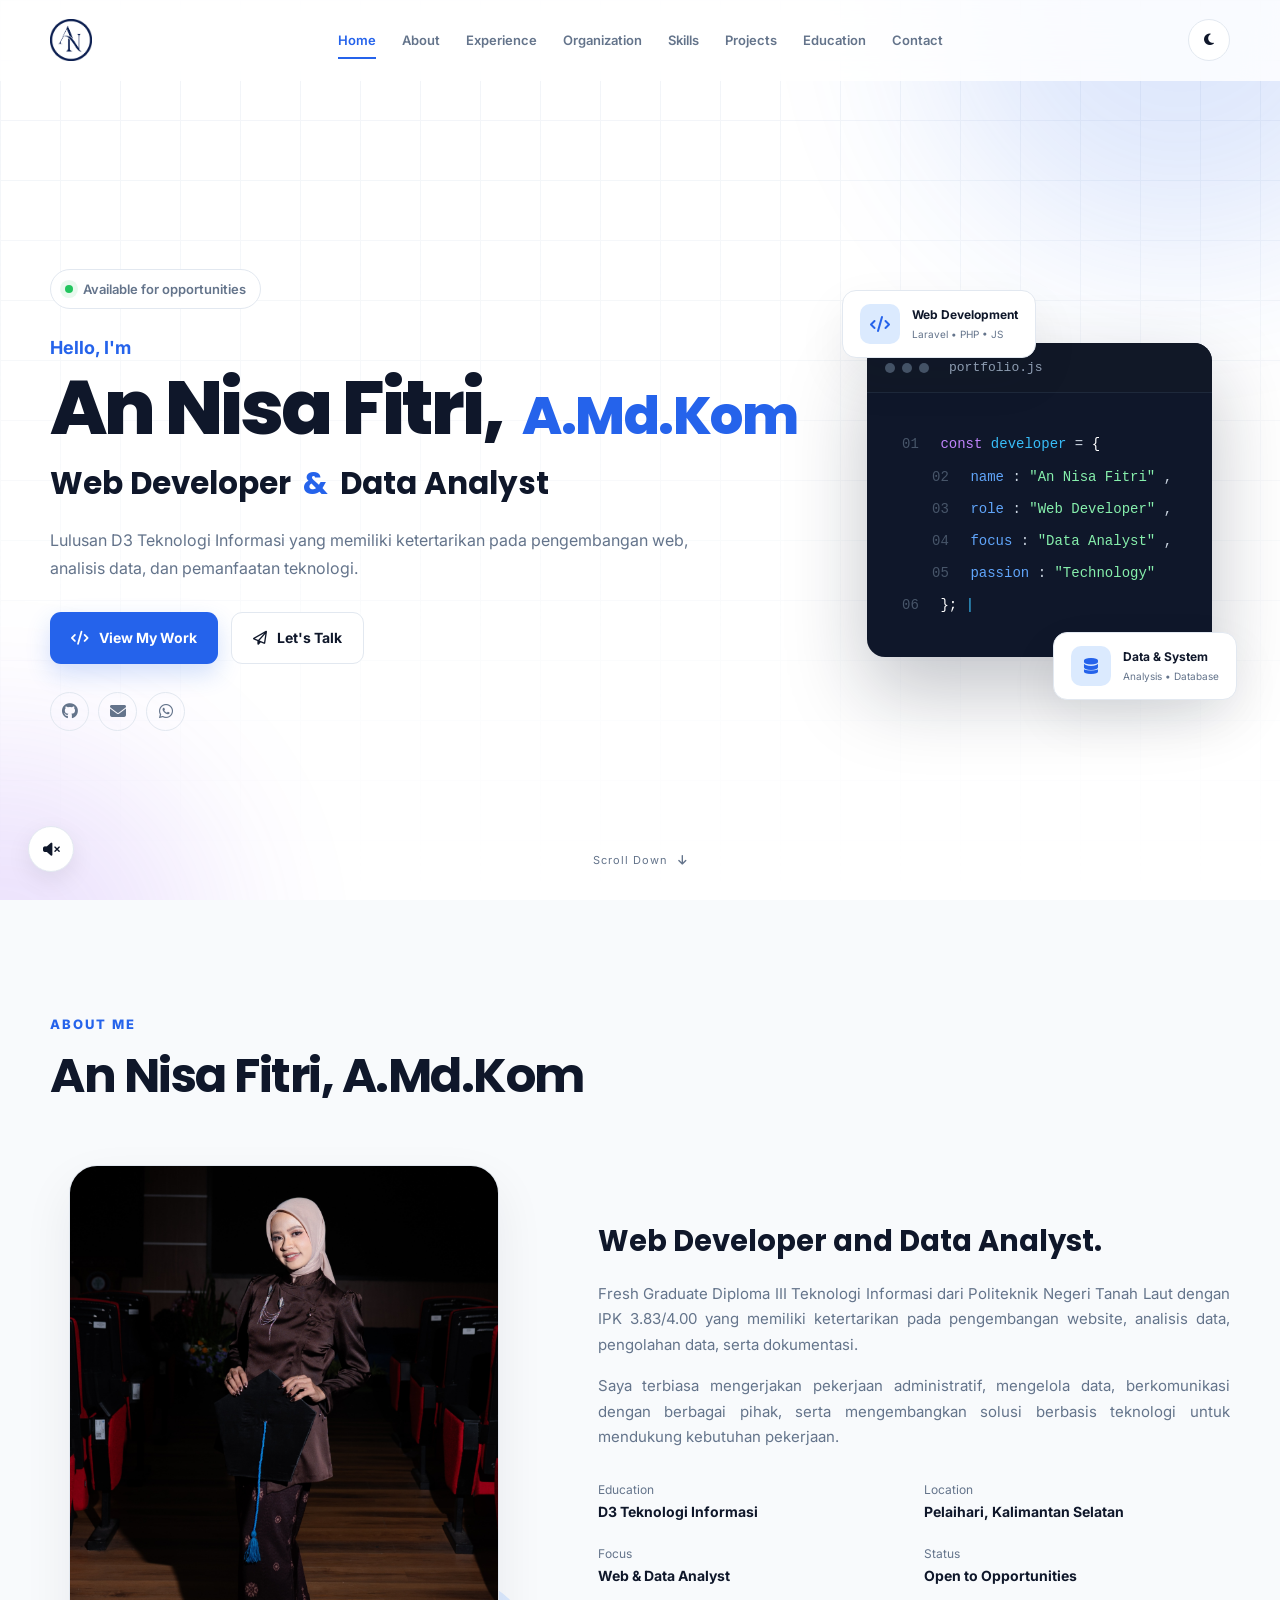
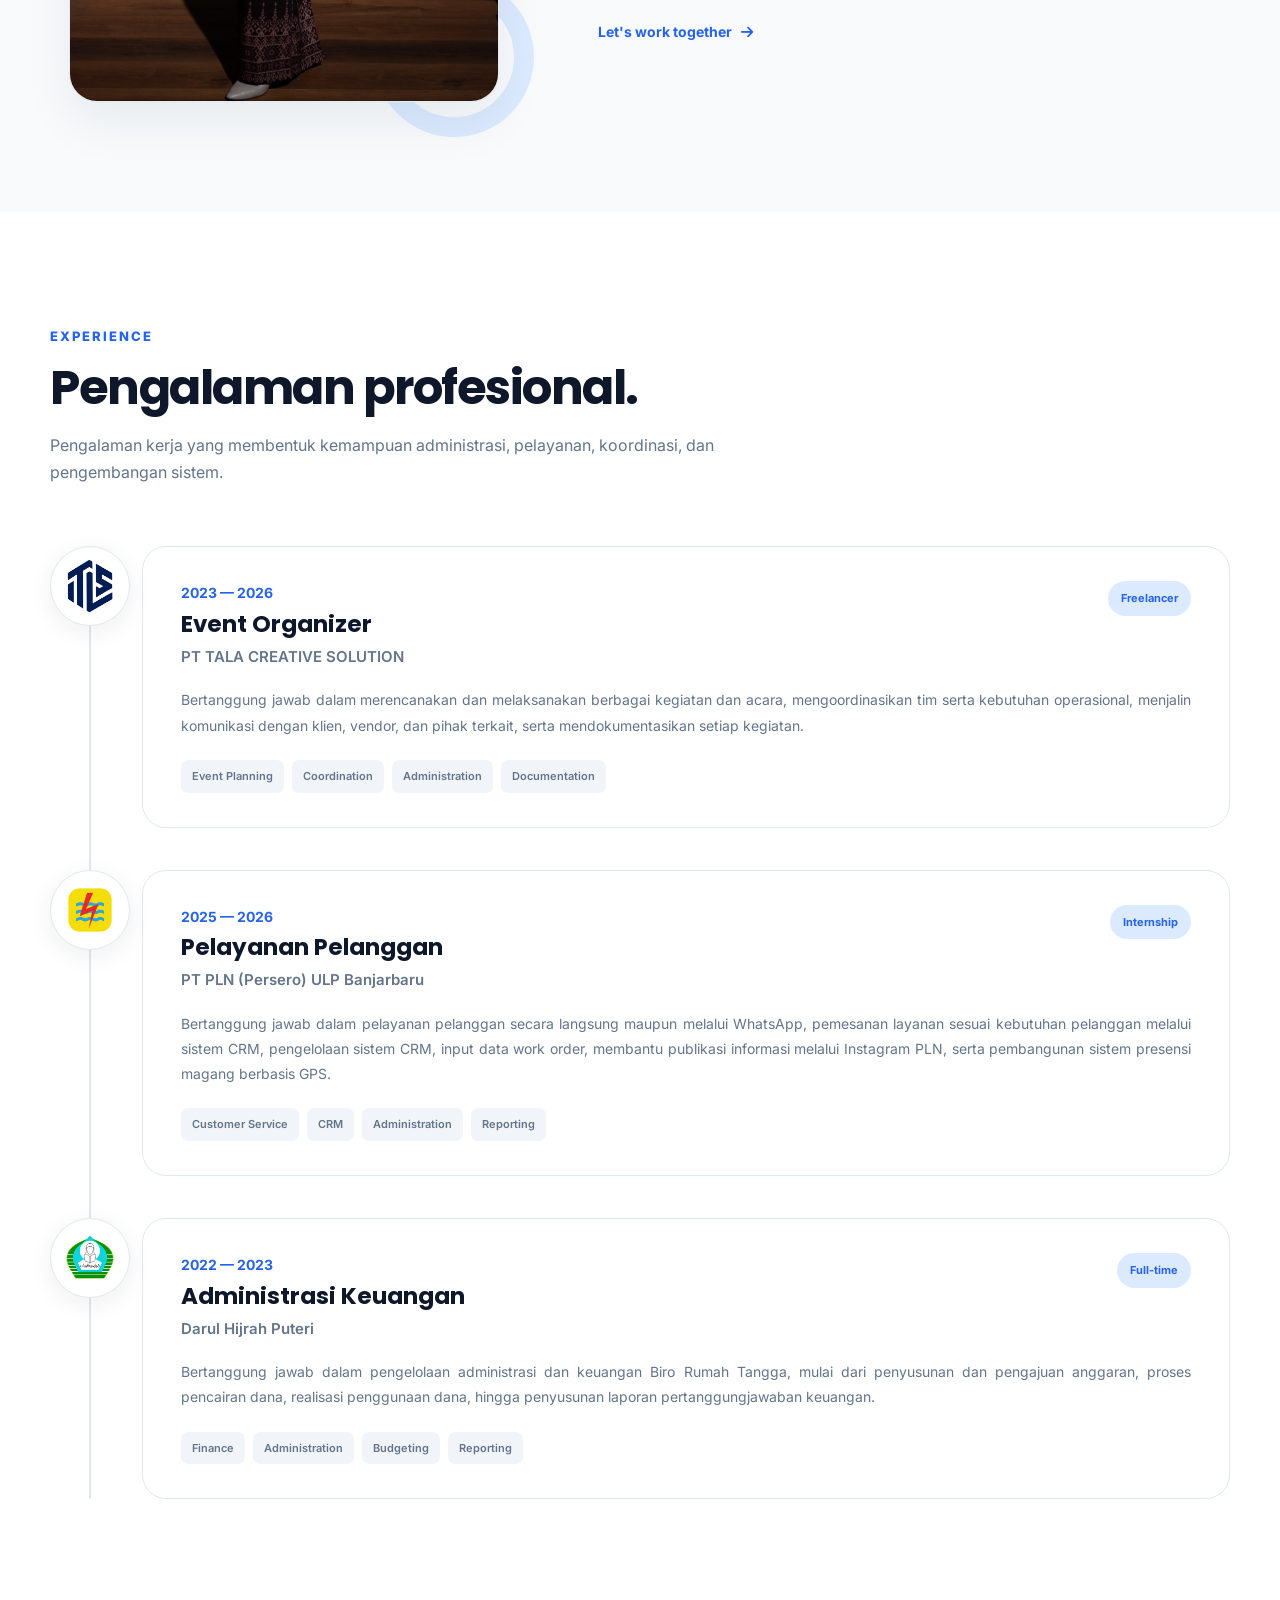
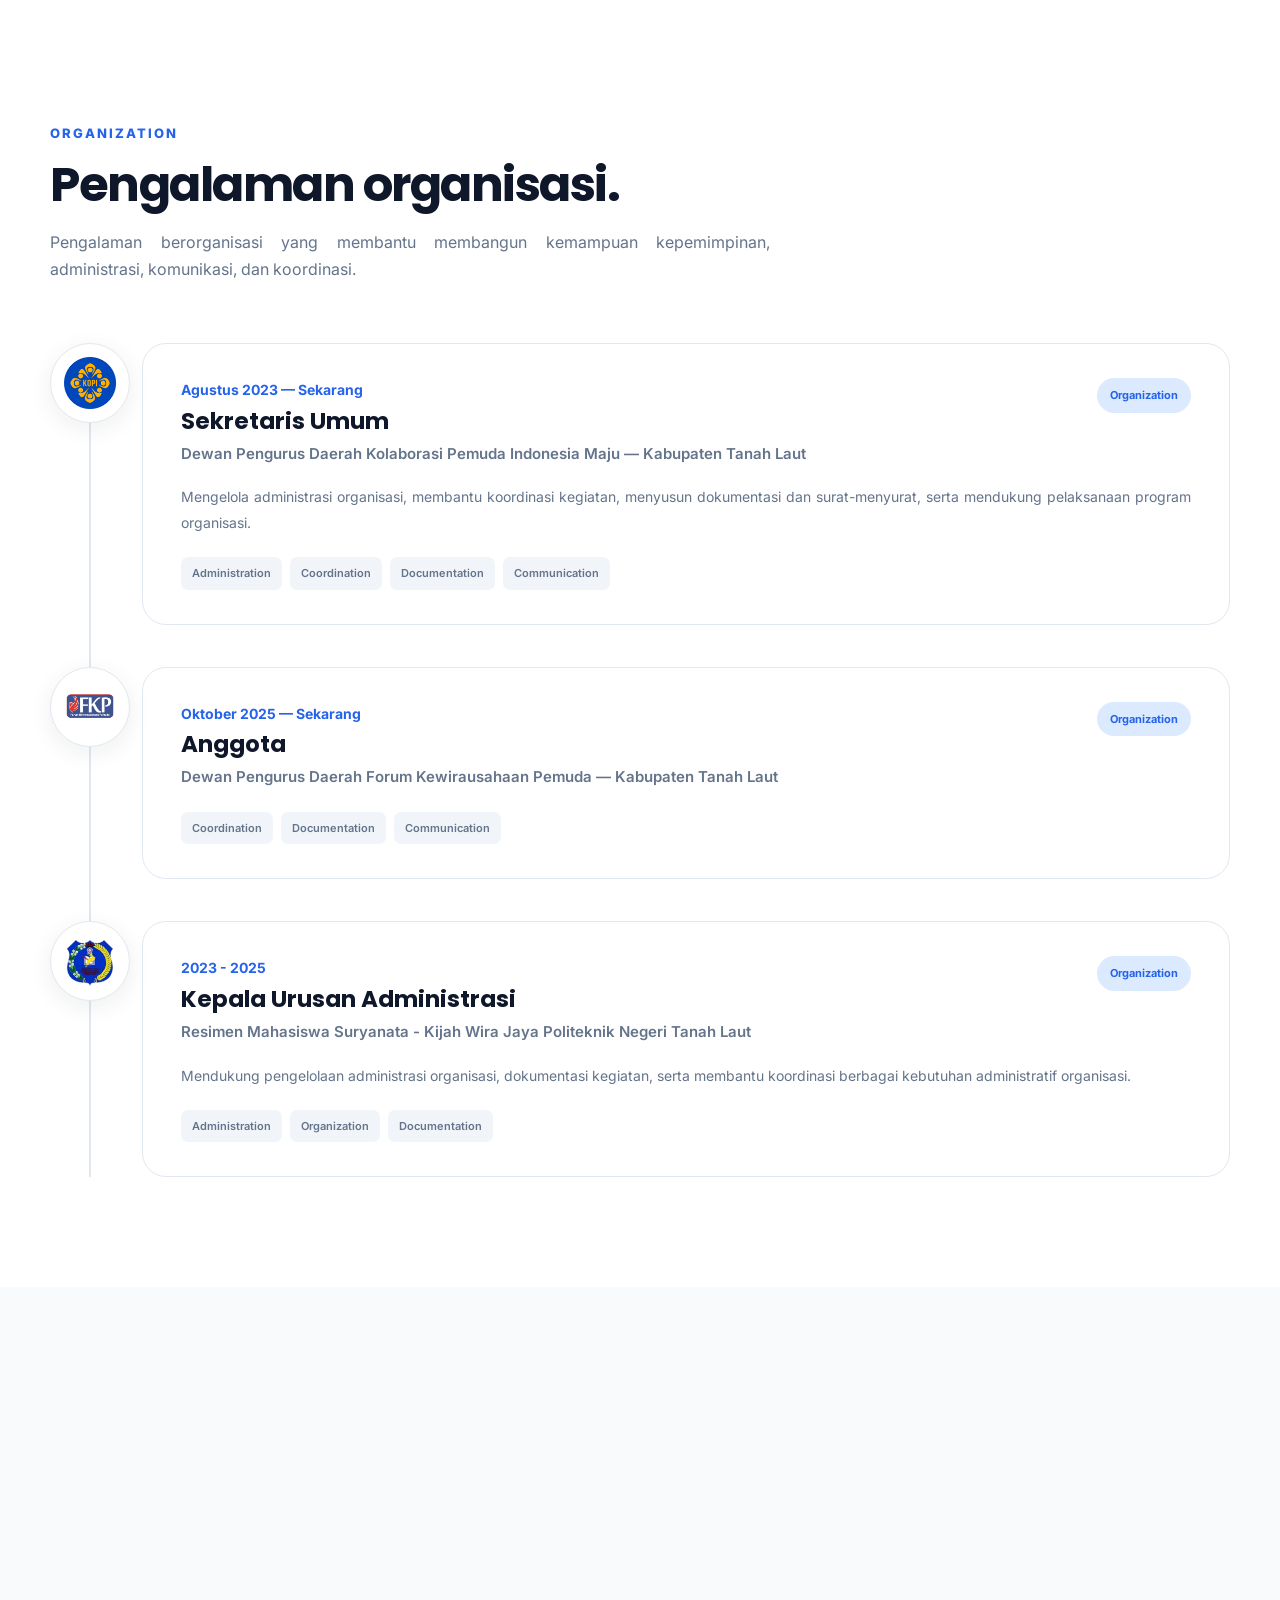
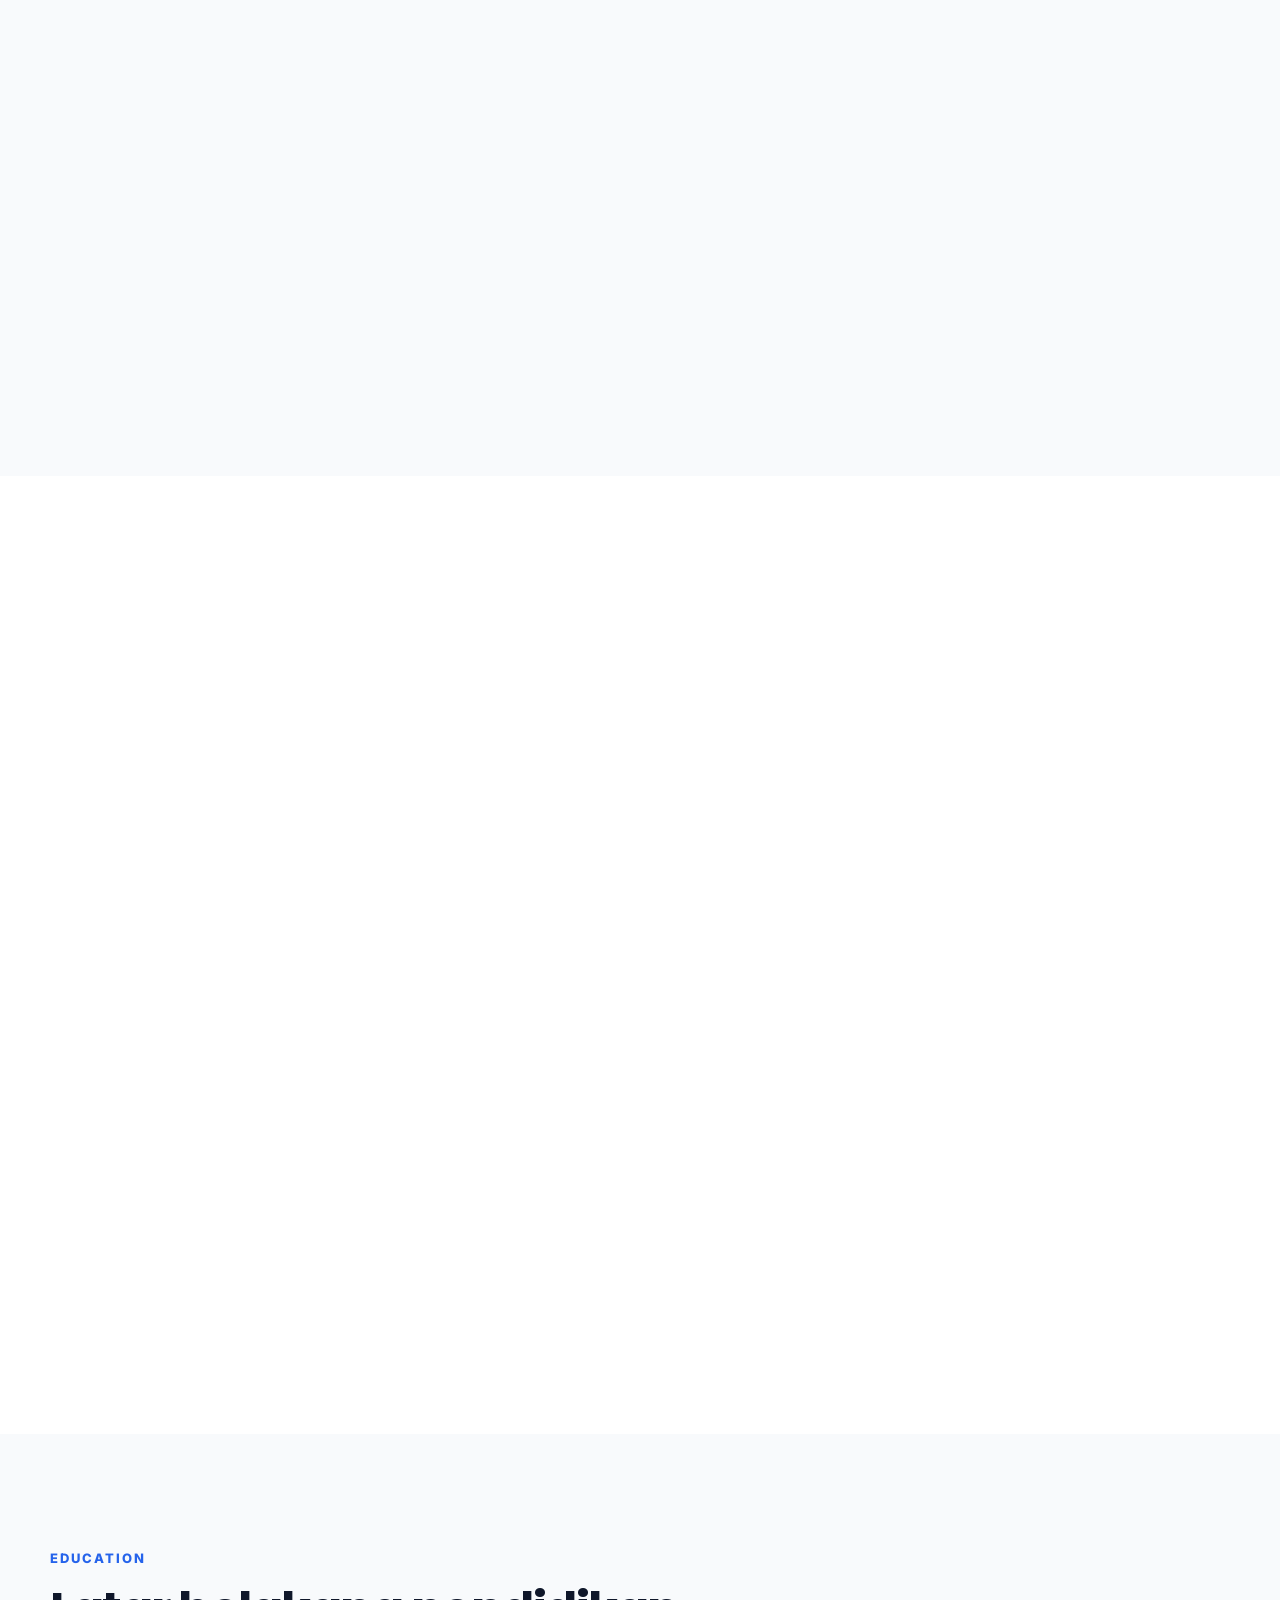
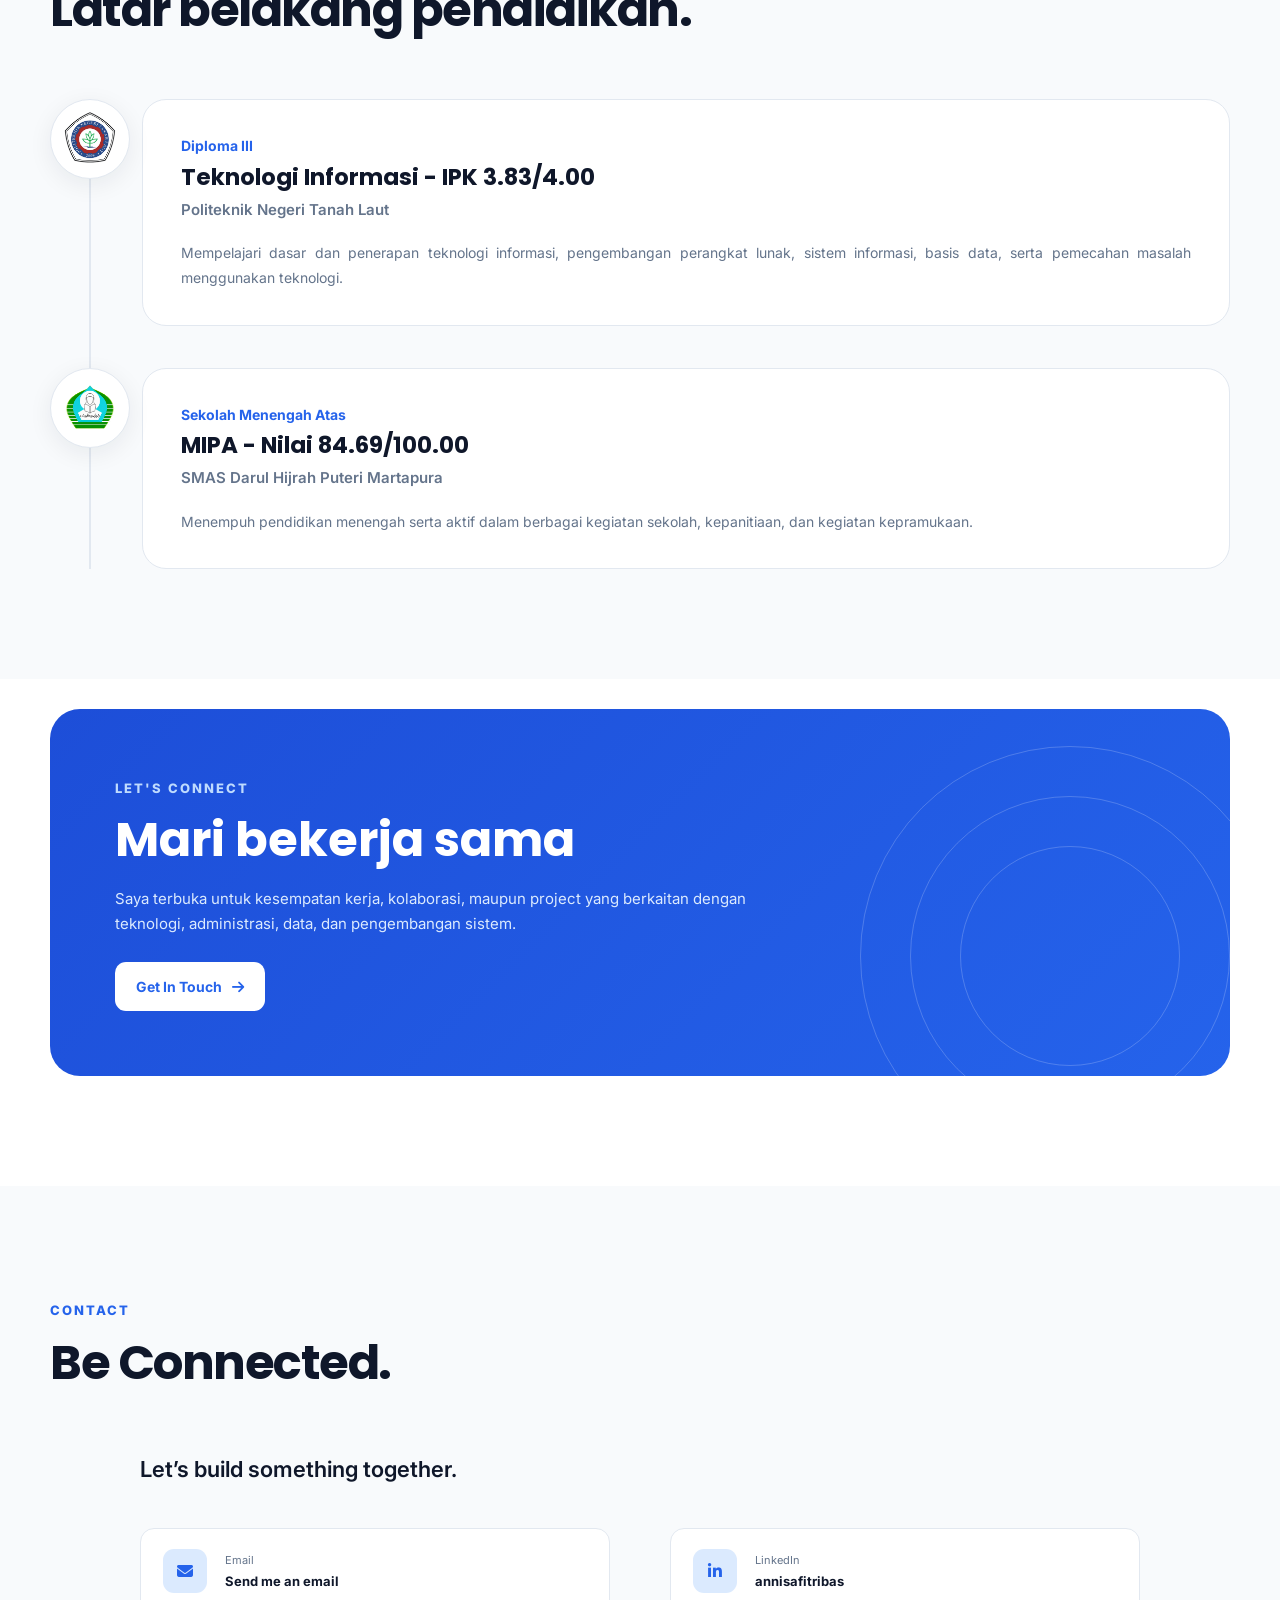
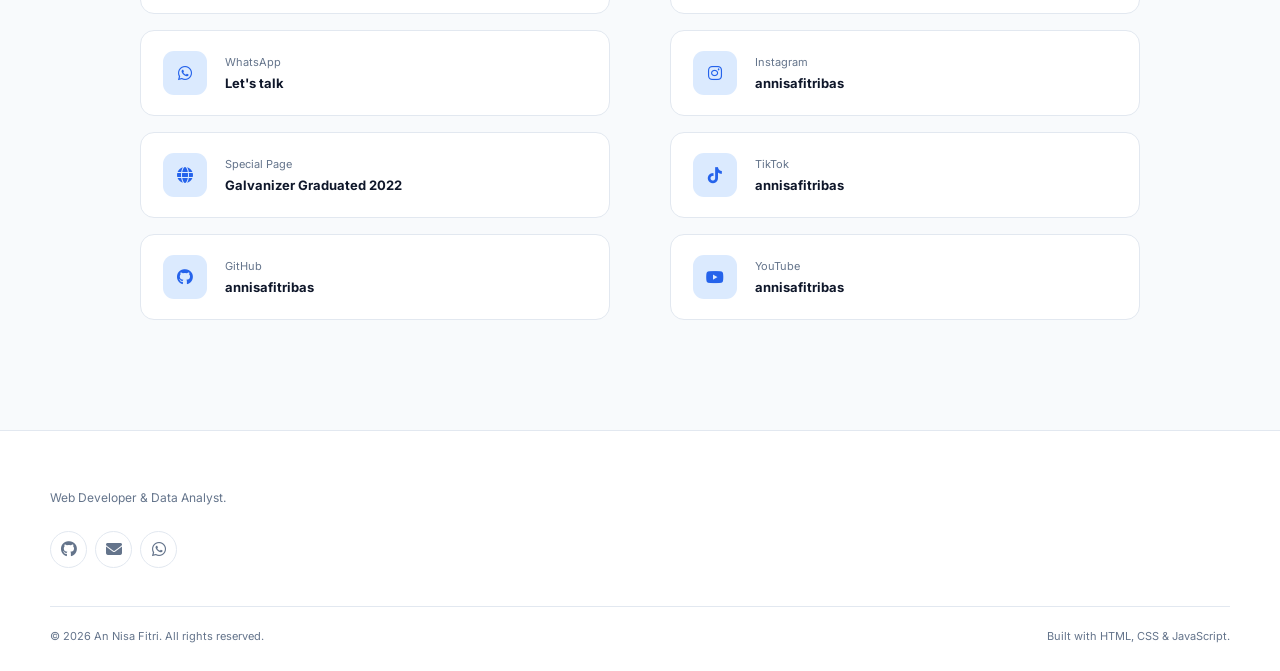
==== commit 6349518b: "template skill dan projects" ====
--- a/index.html
+++ b/index.html
@@ -1122,6 +1122,10 @@
 
 </section>
 
+<!-- =========================================================
+     SKILLS
+========================================================= -->
+
 <section
     class="skills section"
     id="skills"
@@ -1129,7 +1133,6 @@
 
     <div class="container">
 
-
         <div class="section-heading reveal">
 
             <span class="section-label">
@@ -1137,14 +1140,166 @@
             </span>
 
             <h2>
-                Soon
+                Keahlian yang saya miliki.
             </h2>
 
+            <p style="text-align: justify;">
+                Kemampuan teknis dan profesional yang saya kembangkan
+                melalui pendidikan, pengalaman kerja, organisasi,
+                dan berbagai project.
+            </p>
+
         </div>
 
+
+        <div class="skills-grid reveal">
+
+            <!-- SYSTEM ANALYST -->
+            <div class="skill-card">
+
+                <div class="skill-icon">
+                    <i class="fa-solid fa-chart-line"></i>
+                </div>
+
+                <div class="skill-content">
+
+                    <h3>
+                        System Analyst
+                    </h3>
+
+                    <p>
+                        Analisis kebutuhan sistem, perancangan
+                        alur proses, dan pemecahan masalah.
+                    </p>
+
+                </div>
+
+            </div>
+
+
+            <!-- WEB DEVELOPMENT -->
+            <div class="skill-card">
+
+                <div class="skill-icon">
+                    <i class="fa-solid fa-code"></i>
+                </div>
+
+                <div class="skill-content">
+
+                    <h3>
+                        Web Development
+                    </h3>
+
+                    <p>
+                        Pengembangan website dan sistem informasi
+                        berbasis web.
+                    </p>
+
+                </div>
+
+            </div>
+
+
+            <!-- MICROSOFT OFFICE -->
+            <div class="skill-card">
+
+                <div class="skill-icon">
+                    <i class="fa-solid fa-file-excel"></i>
+                </div>
+
+                <div class="skill-content">
+
+                    <h3>
+                        Microsoft Office
+                    </h3>
+
+                    <p>
+                        Pengolahan dokumen, data, spreadsheet,
+                        dan kebutuhan administrasi.
+                    </p>
+
+                </div>
+
+            </div>
+
+
+            <!-- DATA MANAGEMENT -->
+            <div class="skill-card">
+
+                <div class="skill-icon">
+                    <i class="fa-solid fa-database"></i>
+                </div>
+
+                <div class="skill-content">
+
+                    <h3>
+                        Data Management
+                    </h3>
+
+                    <p>
+                        Pengelolaan, pengolahan, dan penyusunan
+                        data secara terstruktur.
+                    </p>
+
+                </div>
+
+            </div>
+
+
+            <!-- DOCUMENTATION -->
+            <div class="skill-card">
+
+                <div class="skill-icon">
+                    <i class="fa-solid fa-camera"></i>
+                </div>
+
+                <div class="skill-content">
+
+                    <h3>
+                        Documentation
+                    </h3>
+
+                    <p>
+                        Dokumentasi kegiatan dalam bentuk foto,
+                        video, dan arsip digital.
+                    </p>
+
+                </div>
+
+            </div>
+
+
+            <!-- PHOTO DESIGN -->
+            <div class="skill-card">
+
+                <div class="skill-icon">
+                    <i class="fa-solid fa-pen-nib"></i>
+                </div>
+
+                <div class="skill-content">
+
+                    <h3>
+                        Photo Design
+                    </h3>
+
+                    <p>
+                        Pengolahan visual dan desain foto untuk
+                        kebutuhan digital dan dokumentasi.
+                    </p>
+
+                </div>
+
+            </div>
+
+        </div>
+
     </div>
 
 </section>
+
+<!-- =========================================================
+     PROJECTS
+========================================================= -->
 
 <section
     class="projects section"
@@ -1153,7 +1308,6 @@
 
     <div class="container">
 
-
         <div class="section-heading reveal">
 
             <span class="section-label">
@@ -1161,20 +1315,201 @@
             </span>
 
             <h2>
-                Soon
+                Project yang saya kerjakan
             </h2>
 
+            <p style="text-align: justify;">
+                Beberapa project yang berkaitan dengan teknologi
+                informasi, pengembangan sistem, dan kebutuhan digital.
+            </p>
+
         </div>
 
+
+        <div class="projects-grid reveal">
+
+
+            <!-- PROJECT 1 -->
+            <article class="project-card">
+
+                <div class="project-image">
+
+                    <img
+                        src="assets/project-presensi.png"
+                        alt="Sistem Presensi Peserta Magang"
+                    >
+
+                    <span class="project-category">
+                        Web Application
+                    </span>
+
+                </div>
+
+
+                <div class="project-content">
+
+                    <h3>
+                        Sistem Presensi Peserta Magang
+                    </h3>
+
+                    <p>
+                        Sistem presensi berbasis web dengan
+                        pencatatan kehadiran dan lokasi peserta
+                        magang.
+                    </p>
+
+
+                    <div class="project-tags">
+
+                        <span>
+                            Laravel
+                        </span>
+
+                        <span>
+                            PHP
+                        </span>
+
+                        <span>
+                            MySQL
+                        </span>
+
+                        <span>
+                            GPS
+                        </span>
+
+                    </div>
+
+                </div>
+
+            </article>
+
+
+            <!-- PROJECT 2 -->
+            <article class="project-card">
+
+                <div class="project-image">
+
+                    <img
+                        src="assets/project-inventaris.png"
+                        alt="Sistem Pengelolaan Inventaris"
+                    >
+
+                    <span class="project-category">
+                        Information System
+                    </span>
+
+                </div>
+
+
+                <div class="project-content">
+
+                    <h3>
+                        Sistem Pengelolaan Inventaris
+                    </h3>
+
+                    <p>
+                        Sistem informasi untuk membantu pengelolaan
+                        data inventaris dan proses peminjaman barang
+                        secara terstruktur.
+                    </p>
+
+
+                    <div class="project-tags">
+
+                        <span>
+                            Laravel
+                        </span>
+
+                        <span>
+                            Database
+                        </span>
+
+                        <span>
+                            Google Sheets API
+                        </span>
+
+                    </div>
+
+                </div>
+
+            </article>
+
+
+            <!-- PROJECT 3 -->
+            <article class="project-card">
+
+                <div class="project-image">
+
+                    <img
+                        src="assets/project-portfolio.png"
+                        alt="Personal Portfolio Website"
+                    >
+
+                    <span class="project-category">
+                        Web Design
+                    </span>
+
+                </div>
+
+
+                <div class="project-content">
+
+                    <h3>
+                        Personal Portfolio Website
+                    </h3>
+
+                    <p>
+                        Website portfolio pribadi untuk menampilkan
+                        profil, pendidikan, pengalaman, skills,
+                        dan berbagai project.
+                    </p>
+
+
+                    <div class="project-tags">
+
+                        <span>
+                            HTML
+                        </span>
+
+                        <span>
+                            CSS
+                        </span>
+
+                        <span>
+                            JavaScript
+                        </span>
+
+                    </div>
+
+                </div>
+
+            </article>
+
+        </div>
+
+
+        <!-- VIEW ALL PROJECTS -->
+
+        <div
+            class="projects-action reveal"
+        >
+
+            <a
+                href="projects.html"
+                class="btn"
+            >
+
+                View All Projects
+
+                <i class="fa-solid fa-arrow-right"></i>
+
+            </a>
+
+        </div>
+
     </div>
 
 </section>
-
-
-
-<!-- =========================================================
-     EDUCATION
-========================================================= -->
 
 <section
     class="education section"
--- a/style.css
+++ b/style.css
@@ -1435,46 +1435,56 @@
 } 
  
  
-/* ========================================================= 
-   TIMELINE CARD 
-========================================================= */ 
- 
-.timeline-card { 
- 
-    padding: 
-        34px 38px; 
- 
-    background: 
-        var(--card); 
- 
-    border: 
-        1px solid var(--border); 
- 
-    border-radius: 
-        24px; 
- 
-    transition: 
-        var(--transition); 
-} 
- 
- 
-.timeline-card:hover { 
- 
-    transform: 
-        translateY(-4px); 
- 
-    border-color: 
-        #c7d8f5; 
- 
-    box-shadow: 
-        var(--shadow-hover); 
-} 
- 
- 
-/* ========================================================= 
-   TIMELINE HEADER 
-========================================================= */ 
- 
+/* =========================================================
+   TIMELINE CARD
+========================================================= */
+
+.timeline-card {
+    padding: 34px 38px;
+
+    background: var(--card);
+
+    /* GARIS NORMAL */
+    border: 1px solid var(--border);
+
+    border-radius: 24px;
+
+    /* NORMAL TANPA SHADOW */
+    box-shadow: none;
+
+    transition:
+        transform .3s ease,
+        box-shadow .3s ease,
+        border-color .3s ease;
+}
+
+
+/* HOVER */
+.timeline-card:hover {
+    transform: translateY(-4px);
+
+    border-color: var(--primary);
+
+    box-shadow:
+        0 18px 40px rgba(15, 23, 42, .12);
+}
+
+
+/* DARK MODE */
+body.dark .timeline-card {
+    border-color: var(--border);
+
+    box-shadow: none;
+}
+
+body.dark .timeline-card:hover {
+    border-color: var(--primary);
+
+    box-shadow:
+        0 18px 42px rgba(0, 0, 0, .38);
+}
+
+
 .timeline-header { 
  
     display: flex; 
@@ -2292,4 +2302,329 @@
     .timeline-card > p { 
         font-size: 13px; 
     } 
+}
+
+/* =========================================================
+   SKILLS
+========================================================= */
+
+.skills-grid {
+    display: grid;
+    grid-template-columns: repeat(3, 1fr);
+    gap: 22px;
+}
+
+.skill-card {
+    display: flex;
+    align-items: flex-start;
+    gap: 18px;
+
+    padding: 26px;
+
+    background: var(--card);
+
+    /* GARIS NORMAL */
+    border: 1px solid var(--border);
+
+    border-radius: 18px;
+
+    /* NORMAL TANPA SHADOW BERLEBIHAN */
+    box-shadow: none;
+
+    transition:
+        transform .3s ease,
+        box-shadow .3s ease,
+        border-color .3s ease;
+}
+
+/* HOVER */
+.skill-card:hover {
+    transform: translateY(-5px);
+
+    border-color: var(--primary);
+
+    box-shadow:
+        0 15px 35px rgba(15, 23, 42, .12);
+}
+
+
+/* =========================================================
+   SKILL ICON
+========================================================= */
+
+.skill-icon {
+    width: 48px;
+    height: 48px;
+
+    flex-shrink: 0;
+
+    display: flex;
+    align-items: center;
+    justify-content: center;
+
+    background: #0D1B2A;
+    color: #ffffff;
+
+    border: 1px solid #0D1B2A;
+
+    border-radius: 12px;
+
+    font-size: 18px;
+
+    transition:
+        background .3s ease,
+        color .3s ease,
+        border-color .3s ease,
+        transform .3s ease;
+}
+
+.skill-card:hover .skill-icon {
+    transform: scale(1.05);
+}
+
+
+/* =========================================================
+   SKILL CONTENT
+========================================================= */
+
+.skill-content h3 {
+    margin: 0 0 7px;
+
+    color: var(--text);
+
+    font-size: 17px;
+    font-weight: 600;
+}
+
+.skill-content p {
+    margin: 0;
+
+    color: var(--text-light);
+
+    font-size: 14px;
+    line-height: 1.7;
+}
+
+
+/* =========================================================
+   SKILLS — DARK MODE
+========================================================= */
+
+body.dark .skill-card {
+    background: var(--card);
+
+    /* GARIS TETAP TERLIHAT */
+    border-color: var(--border);
+
+    box-shadow: none;
+}
+
+body.dark .skill-card:hover {
+    border-color: var(--primary);
+
+    box-shadow:
+        0 15px 35px rgba(0, 0, 0, .35);
+}
+
+
+/* ICON DARK MODE
+   Background terang + icon gelap
+*/
+
+body.dark .skill-icon {
+    background: #E8F0FA;
+    color: #0D1B2A;
+
+    border-color: #E8F0FA;
+}
+
+/* =========================================================
+   PROJECTS
+========================================================= */
+
+.projects-grid {
+    display: grid;
+    grid-template-columns: repeat(3, 1fr);
+    gap: 24px;
+}
+
+.project-card {
+    overflow: hidden;
+
+    background: var(--card);
+
+    /* GARIS NORMAL */
+    border: 1px solid var(--border);
+
+    border-radius: 20px;
+
+    /* NORMAL TANPA SHADOW */
+    box-shadow: none;
+
+    transition:
+        transform .3s ease,
+        box-shadow .3s ease,
+        border-color .3s ease;
+}
+
+
+/* HOVER PROJECT */
+.project-card:hover {
+    transform: translateY(-6px);
+
+    border-color: var(--primary);
+
+    box-shadow:
+        0 18px 40px rgba(15, 23, 42, .14);
+}
+
+
+/* =========================================================
+   PROJECT IMAGE
+========================================================= */
+
+.project-image {
+    position: relative;
+
+    width: 100%;
+    height: 210px;
+
+    overflow: hidden;
+
+    background: var(--background-alt);
+}
+
+.project-image img {
+    width: 100%;
+    height: 100%;
+
+    display: block;
+
+    object-fit: cover;
+
+    transition:
+        transform .4s ease;
+}
+
+.project-card:hover .project-image img {
+    transform: scale(1.04);
+}
+
+
+/* =========================================================
+   PROJECT CATEGORY
+========================================================= */
+
+.project-category {
+    position: absolute;
+
+    top: 15px;
+    left: 15px;
+
+    padding: 7px 12px;
+
+    background: rgba(13, 27, 42, .90);
+    color: #ffffff;
+
+    border-radius: 8px;
+
+    font-size: 11px;
+    font-weight: 600;
+
+    letter-spacing: .3px;
+}
+
+
+/* =========================================================
+   PROJECT CONTENT
+========================================================= */
+
+.project-content {
+    padding: 24px;
+}
+
+.project-content h3 {
+    margin: 0 0 10px;
+
+    color: var(--text);
+
+    font-size: 19px;
+    font-weight: 600;
+}
+
+.project-content p {
+    margin: 0 0 18px;
+
+    color: var(--text-light);
+
+    font-size: 14px;
+    line-height: 1.7;
+}
+
+
+/* =========================================================
+   PROJECT TAGS
+========================================================= */
+
+.project-tags {
+    display: flex;
+    flex-wrap: wrap;
+
+    gap: 7px;
+}
+
+.project-tags span {
+    padding: 6px 10px;
+
+    background: var(--background-alt);
+
+    color: var(--text-light);
+
+    border: 1px solid var(--border);
+
+    border-radius: 7px;
+
+    font-size: 11px;
+    font-weight: 600;
+}
+
+
+/* =========================================================
+   PROJECT BUTTON
+========================================================= */
+
+.projects-action {
+    display: flex;
+    justify-content: center;
+
+    margin-top: 40px;
+}
+
+
+/* =========================================================
+   PROJECTS — DARK MODE
+========================================================= */
+
+body.dark .project-card {
+    background: var(--card);
+
+    /* GARIS TETAP TERLIHAT */
+    border-color: var(--border);
+
+    box-shadow: none;
+}
+
+body.dark .project-card:hover {
+    border-color: var(--primary);
+
+    box-shadow:
+        0 18px 42px rgba(0, 0, 0, .40);
+}
+
+body.dark .project-tags span {
+    background: #111827;
+
+    color: #cbd5e1;
+
+    border-color: #1e293b;
 }
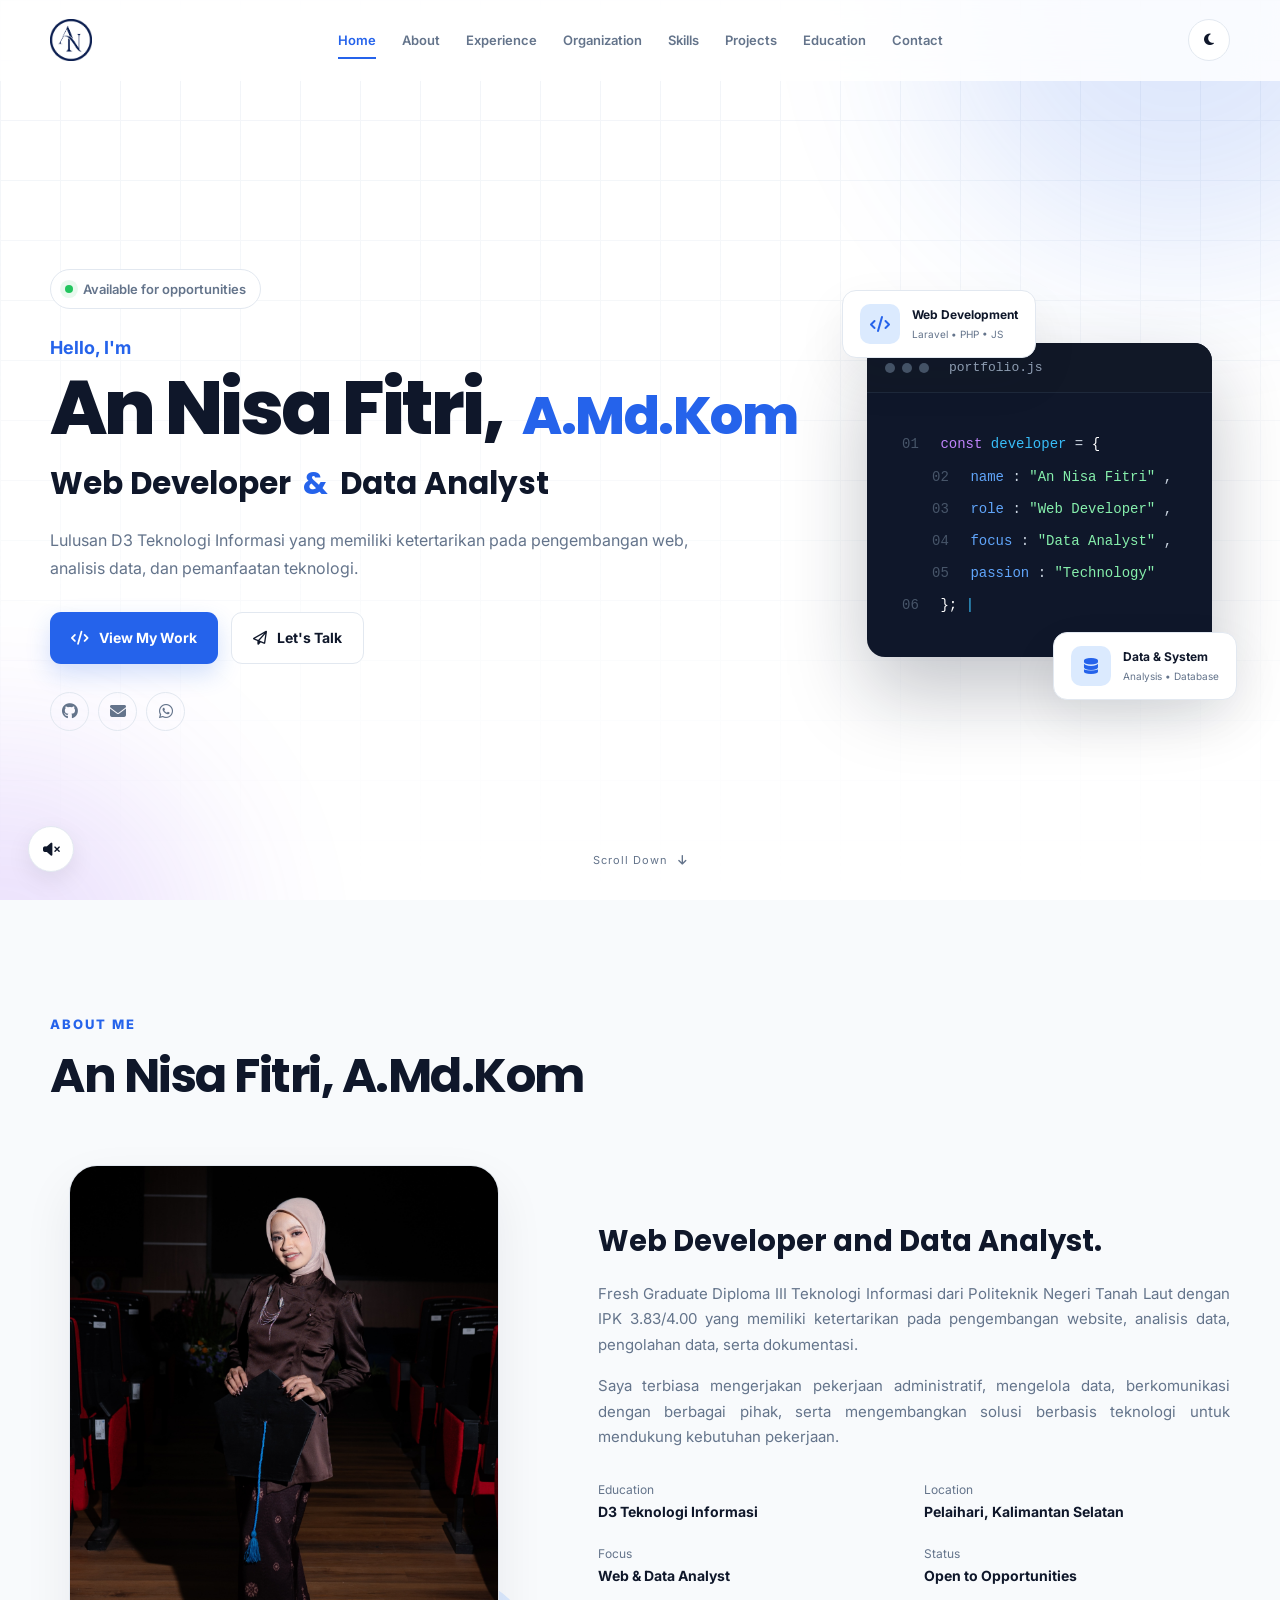
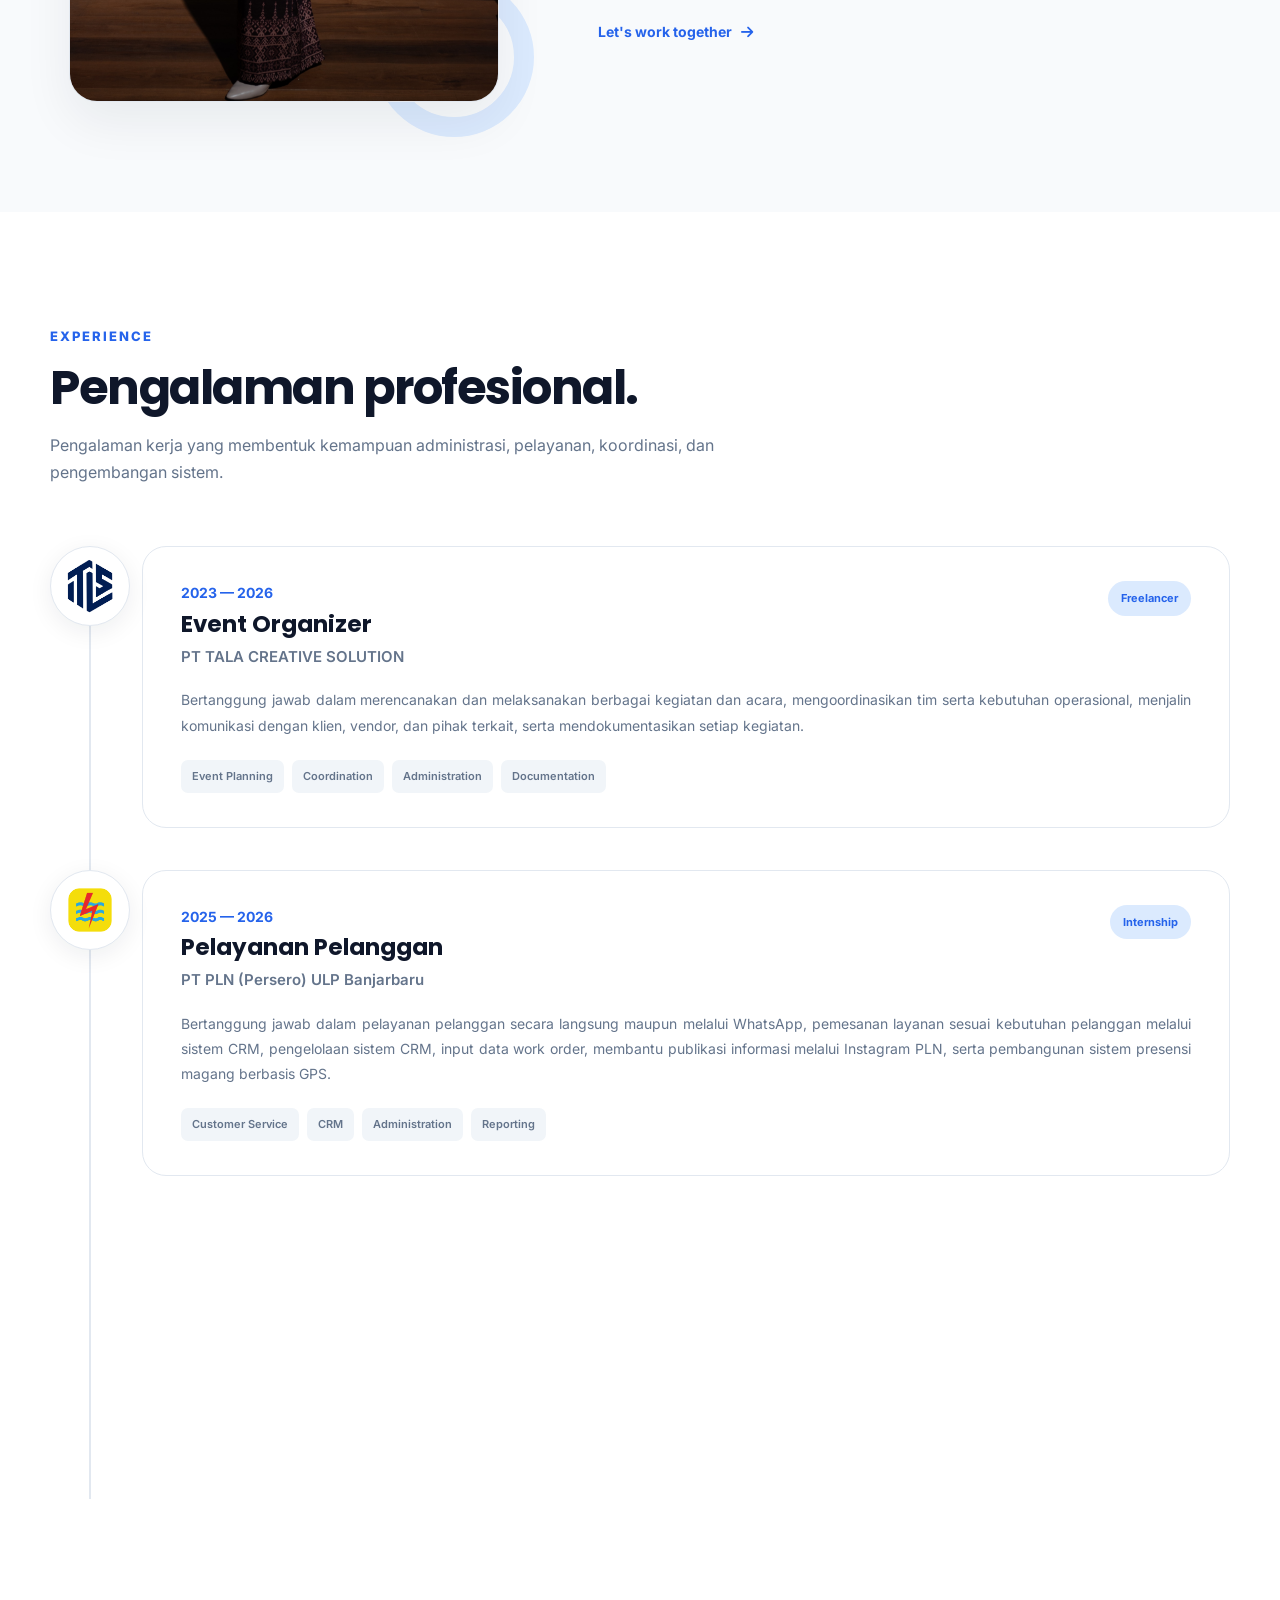
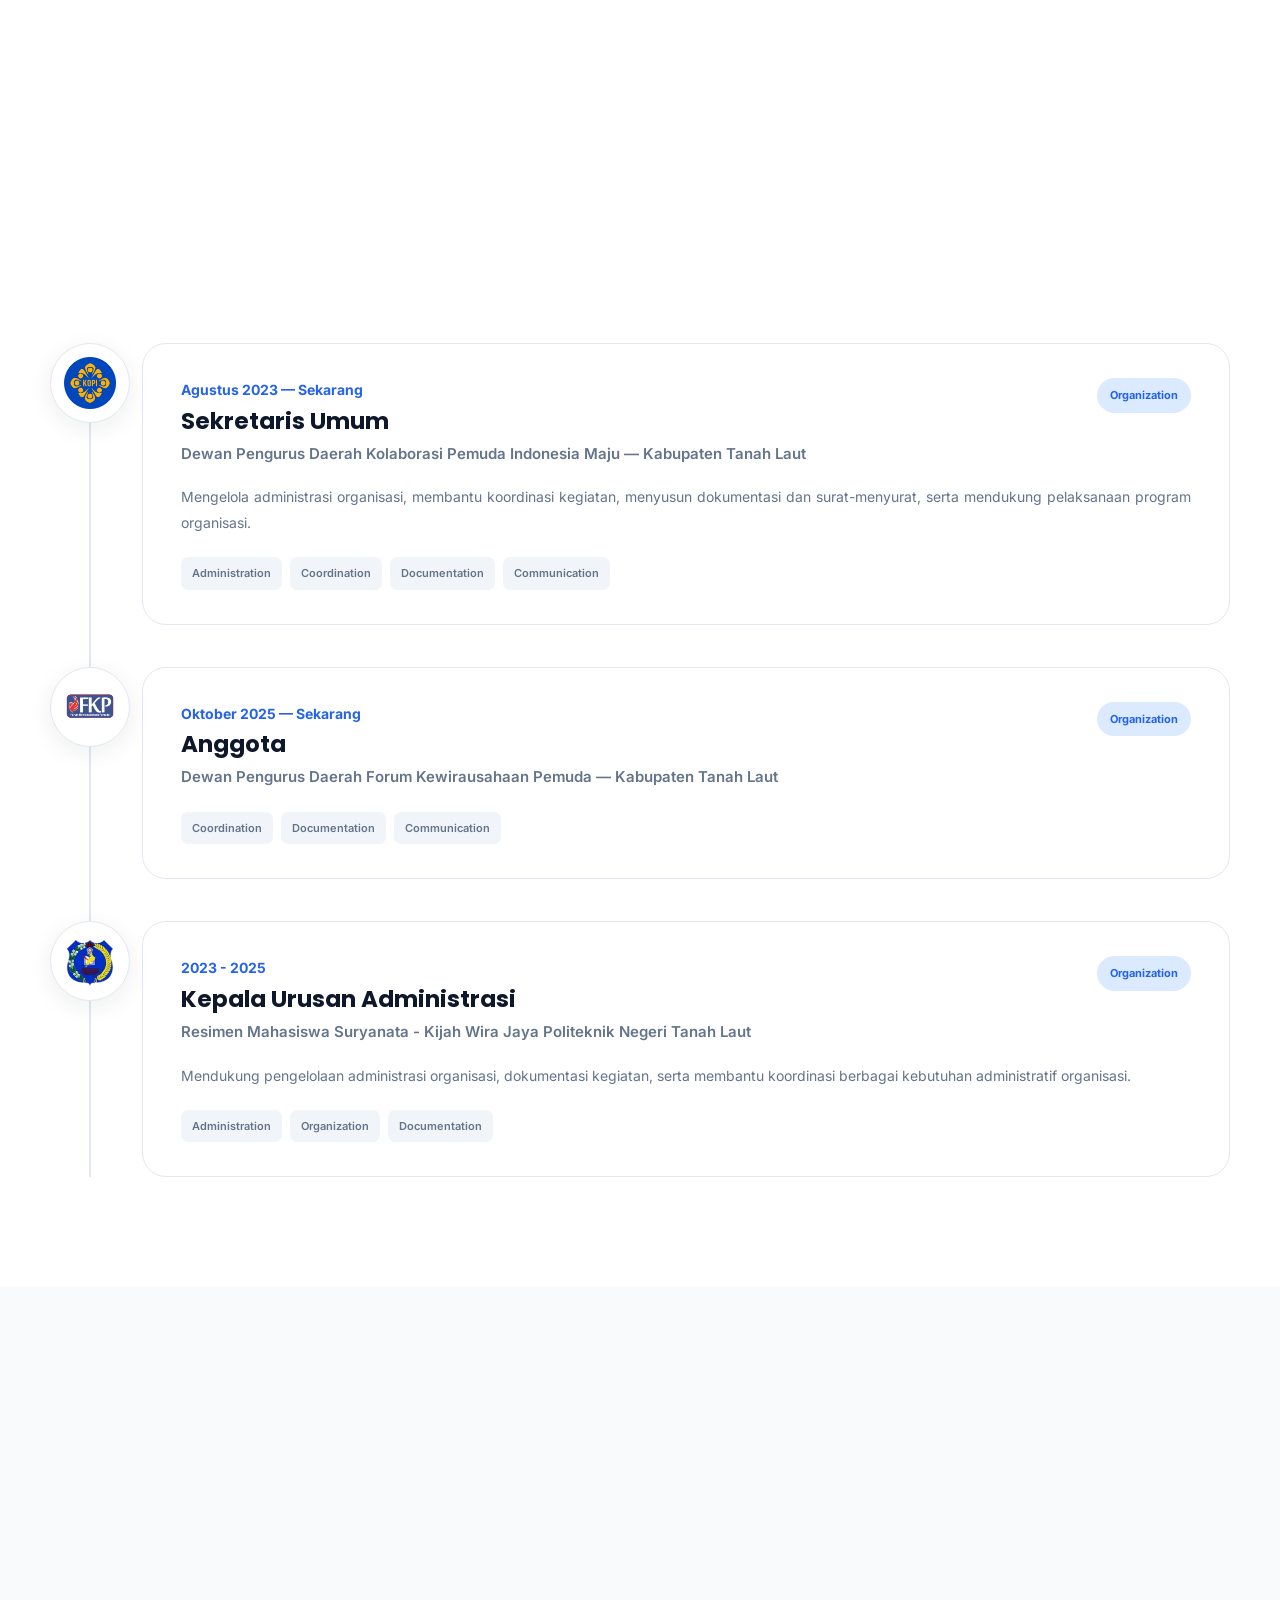
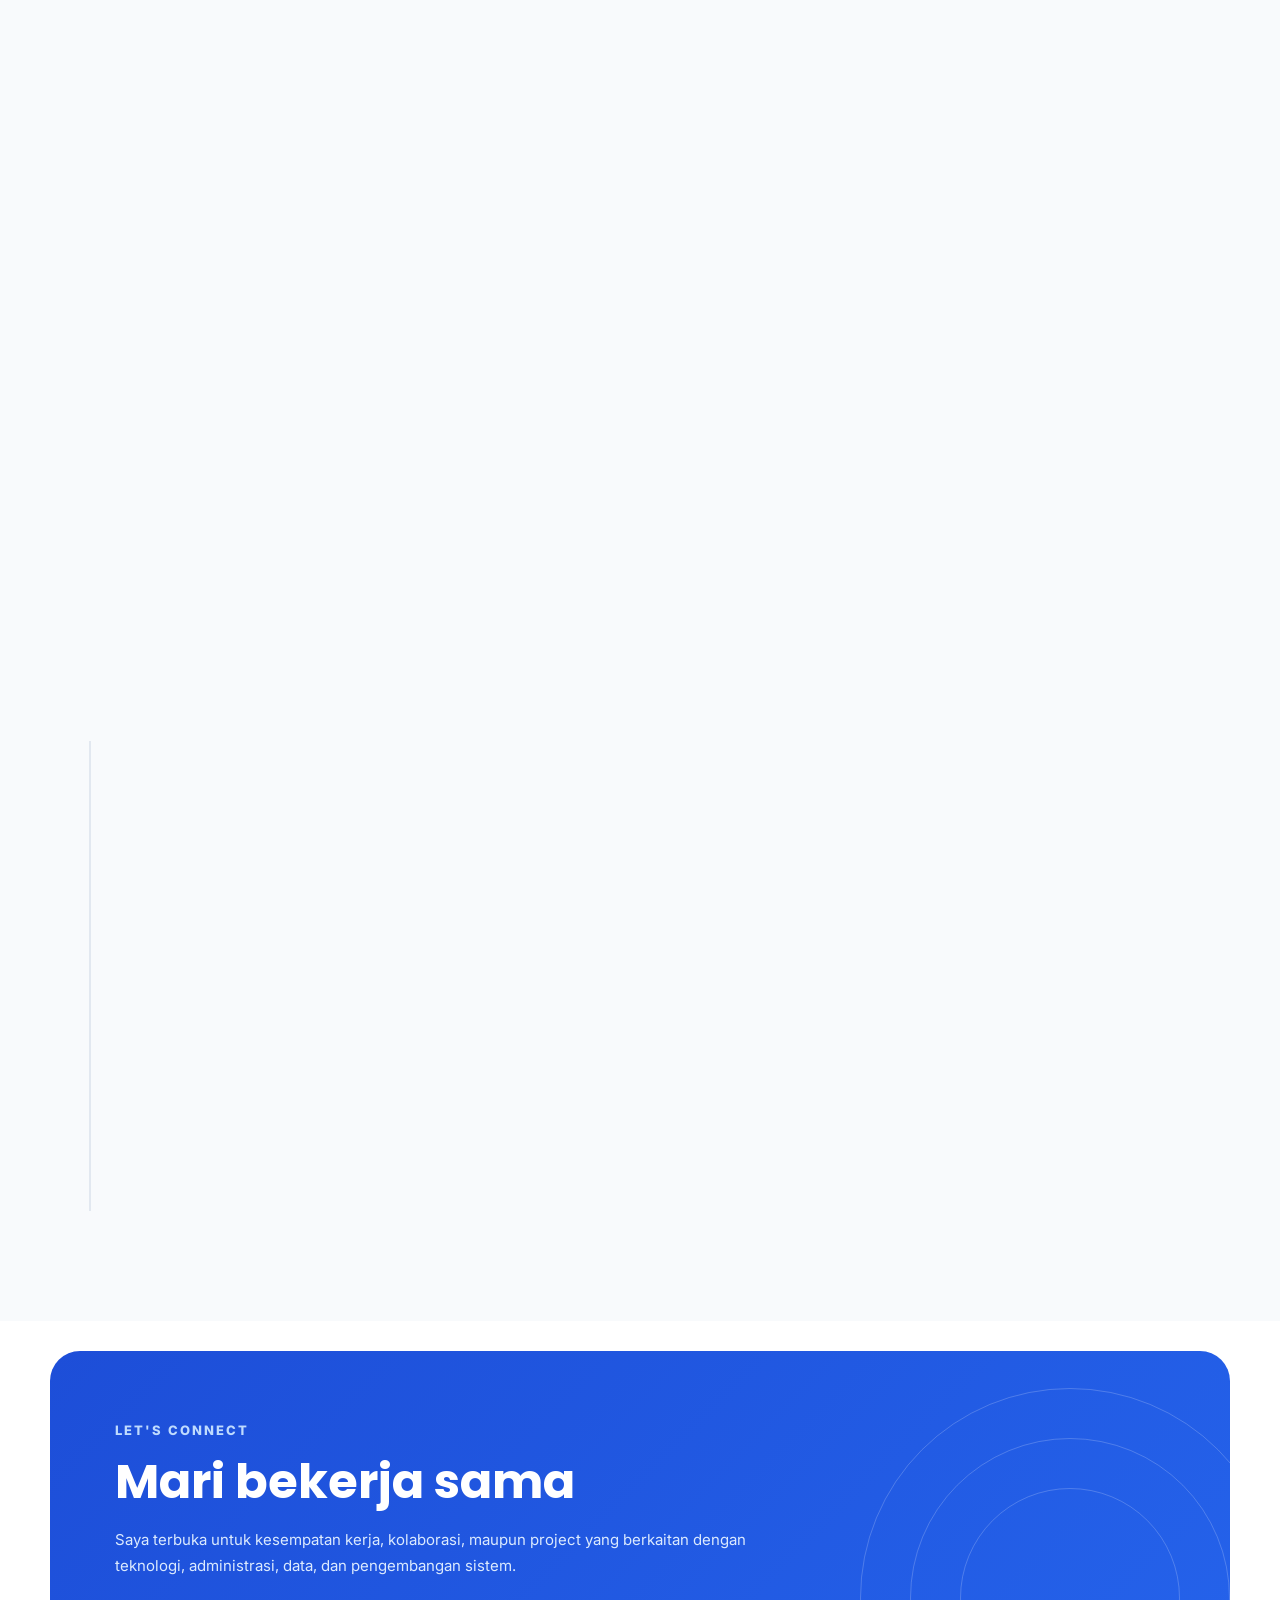
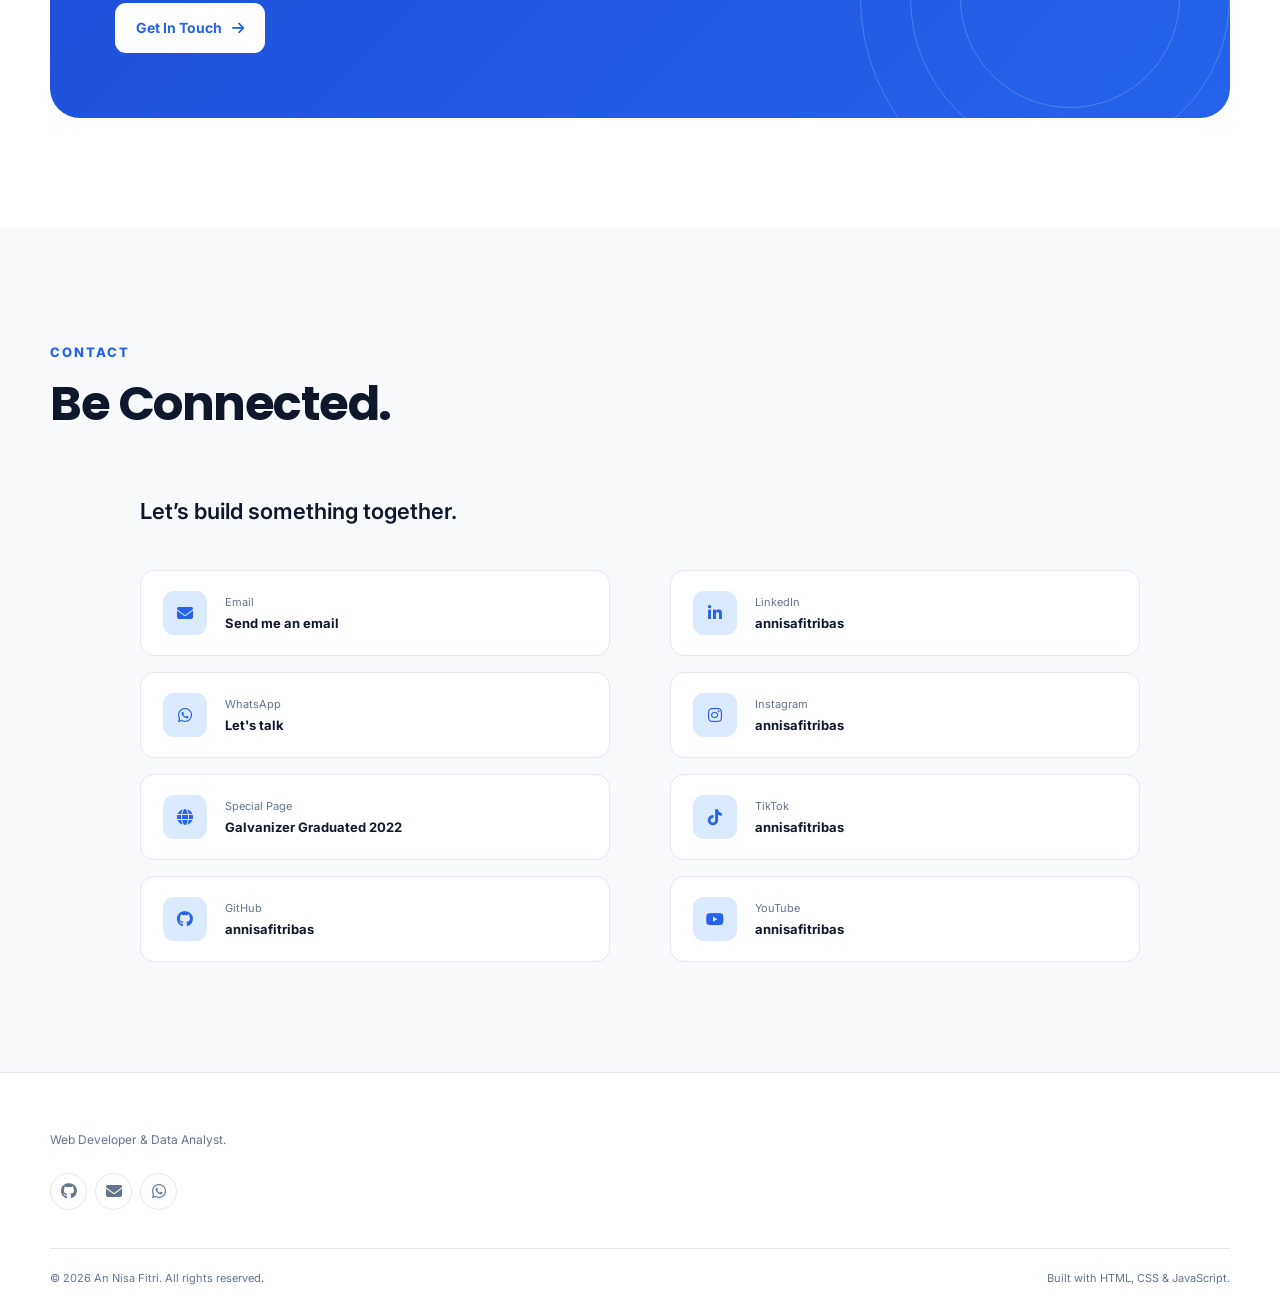
==== commit 66642822: "oke" ====
--- a/index.html
+++ b/index.html
@@ -1301,7 +1301,7 @@
      PROJECTS
 ========================================================= -->
 
-<section
+<!-- <section
     class="projects section"
     id="projects"
 >
@@ -1329,7 +1329,6 @@
         <div class="projects-grid reveal">
 
 
-            <!-- PROJECT 1 -->
             <article class="project-card">
 
                 <div class="project-image">
@@ -1384,7 +1383,6 @@
             </article>
 
 
-            <!-- PROJECT 2 -->
             <article class="project-card">
 
                 <div class="project-image">
@@ -1435,7 +1433,6 @@
             </article>
 
 
-            <!-- PROJECT 3 -->
             <article class="project-card">
 
                 <div class="project-image">
@@ -1488,7 +1485,6 @@
         </div>
 
 
-        <!-- VIEW ALL PROJECTS -->
 
         <div
             class="projects-action reveal"
@@ -1509,7 +1505,7 @@
 
     </div>
 
-</section>
+</section> -->
 
 <section
     class="education section"
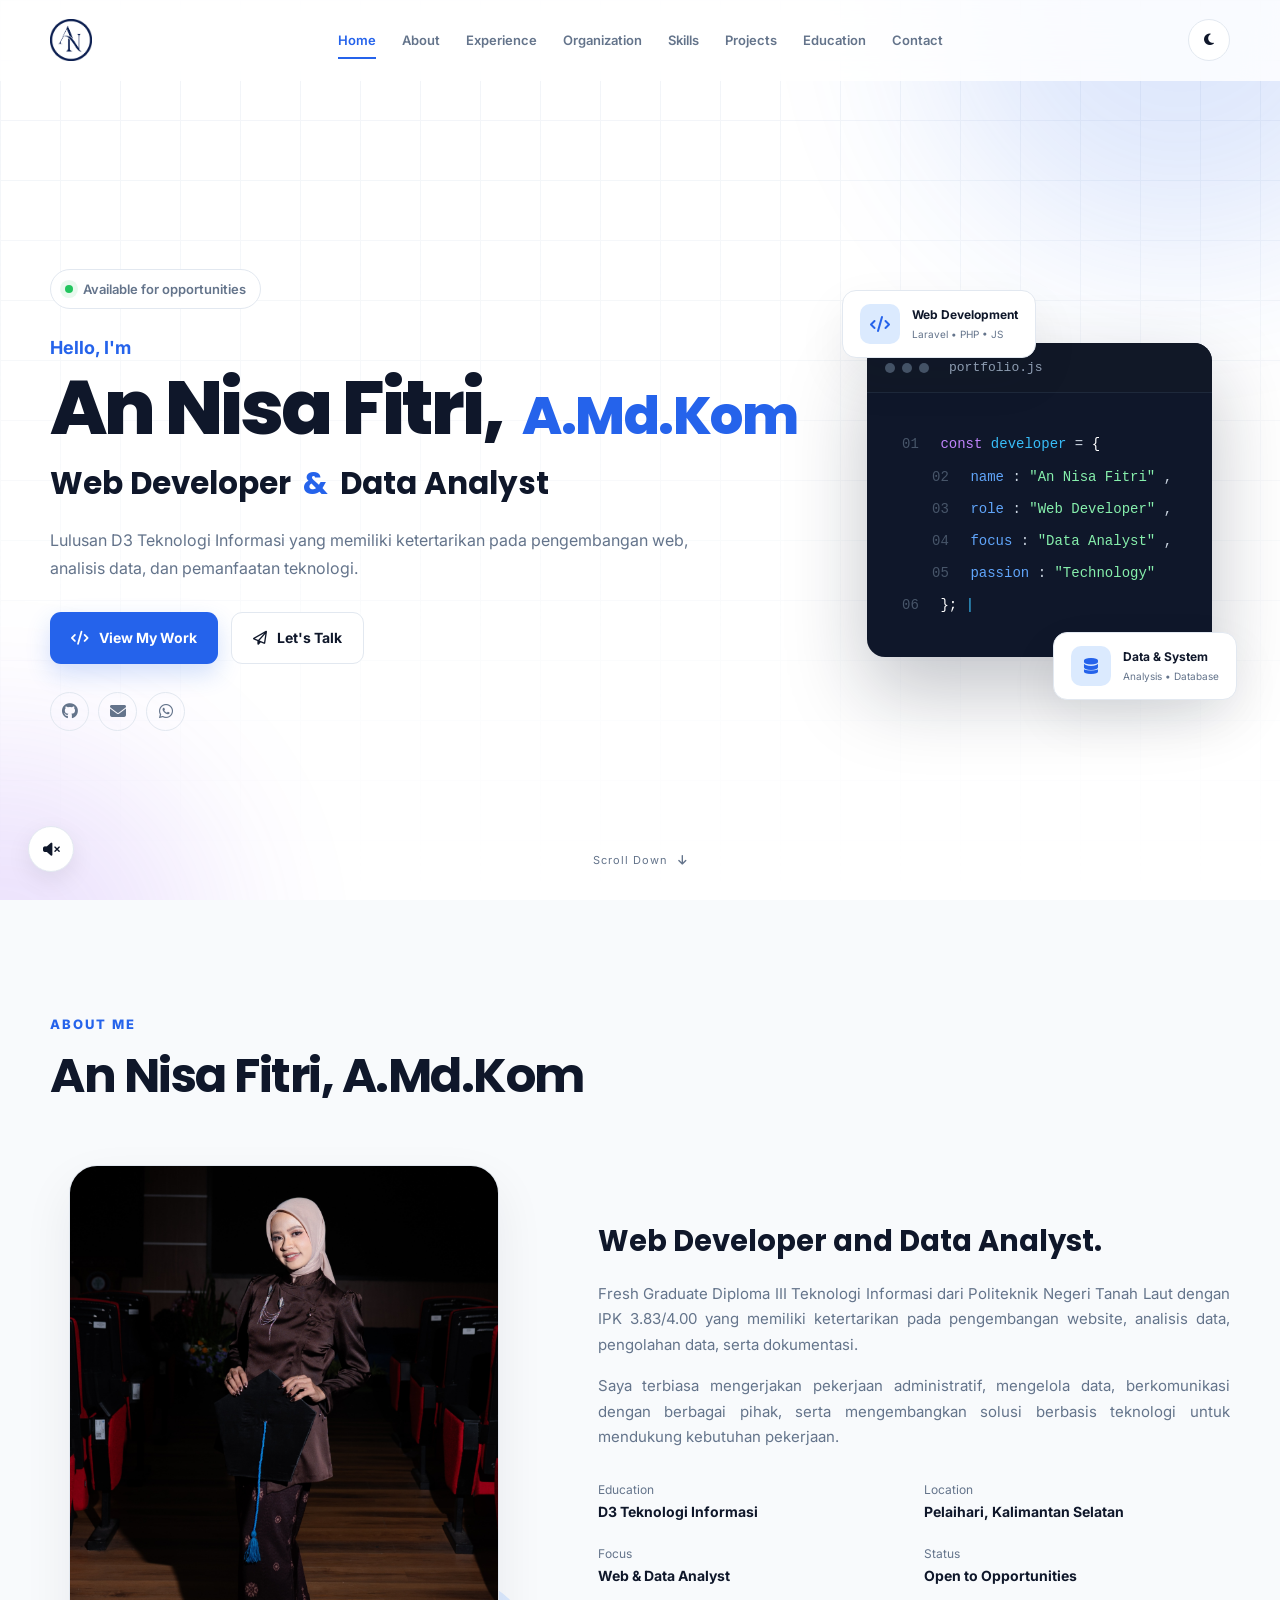
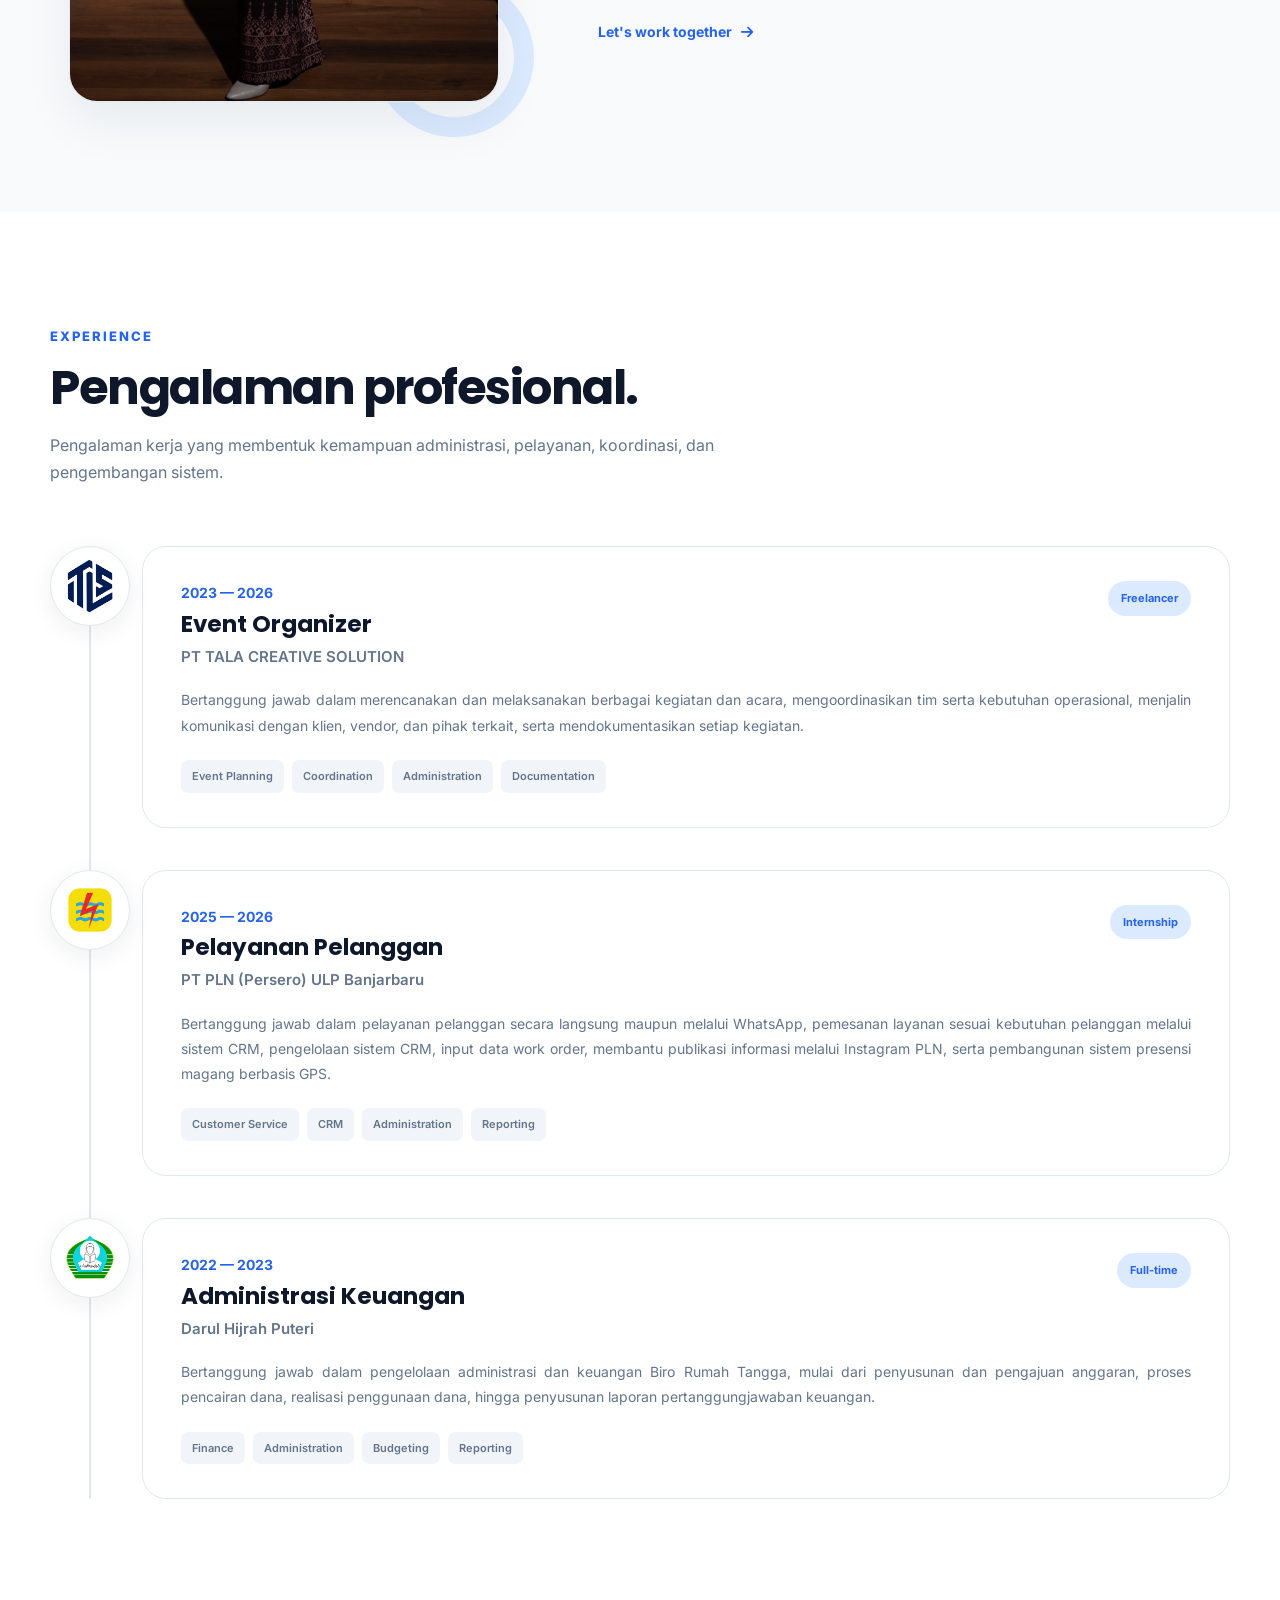
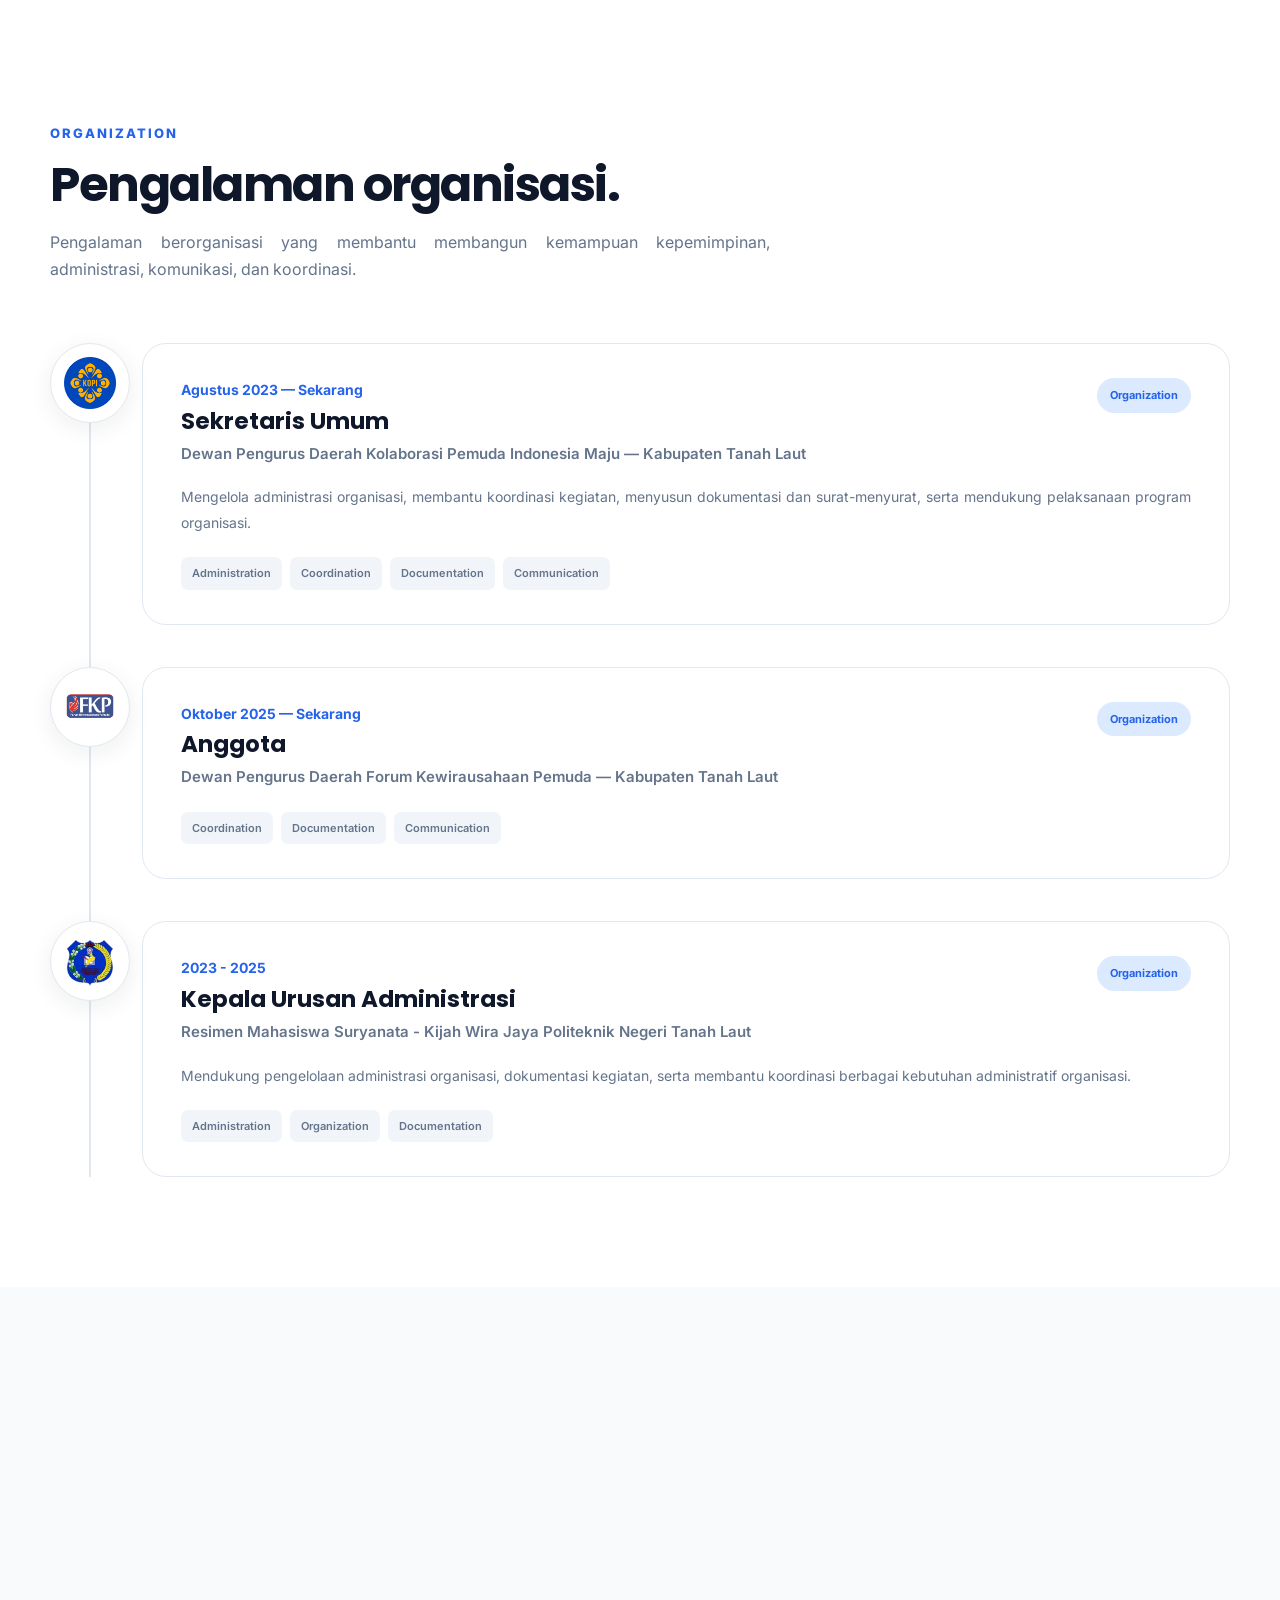
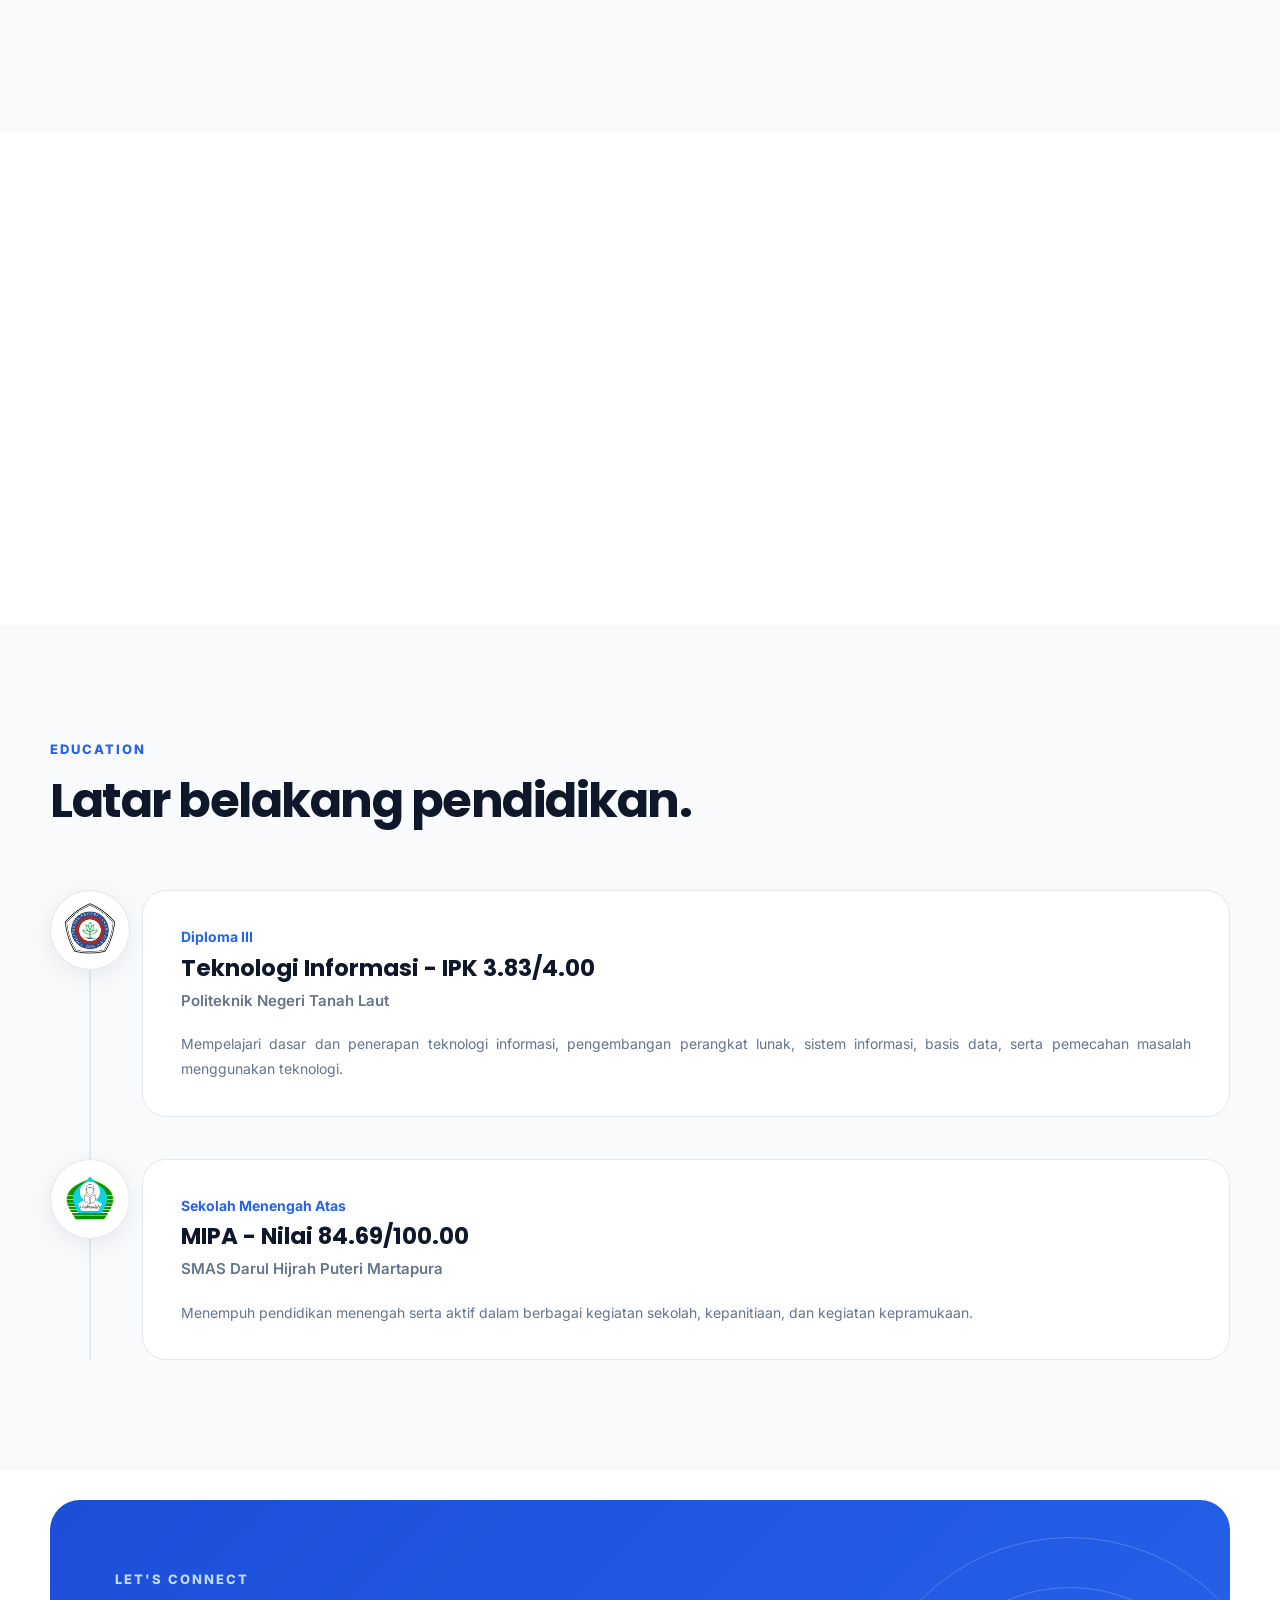
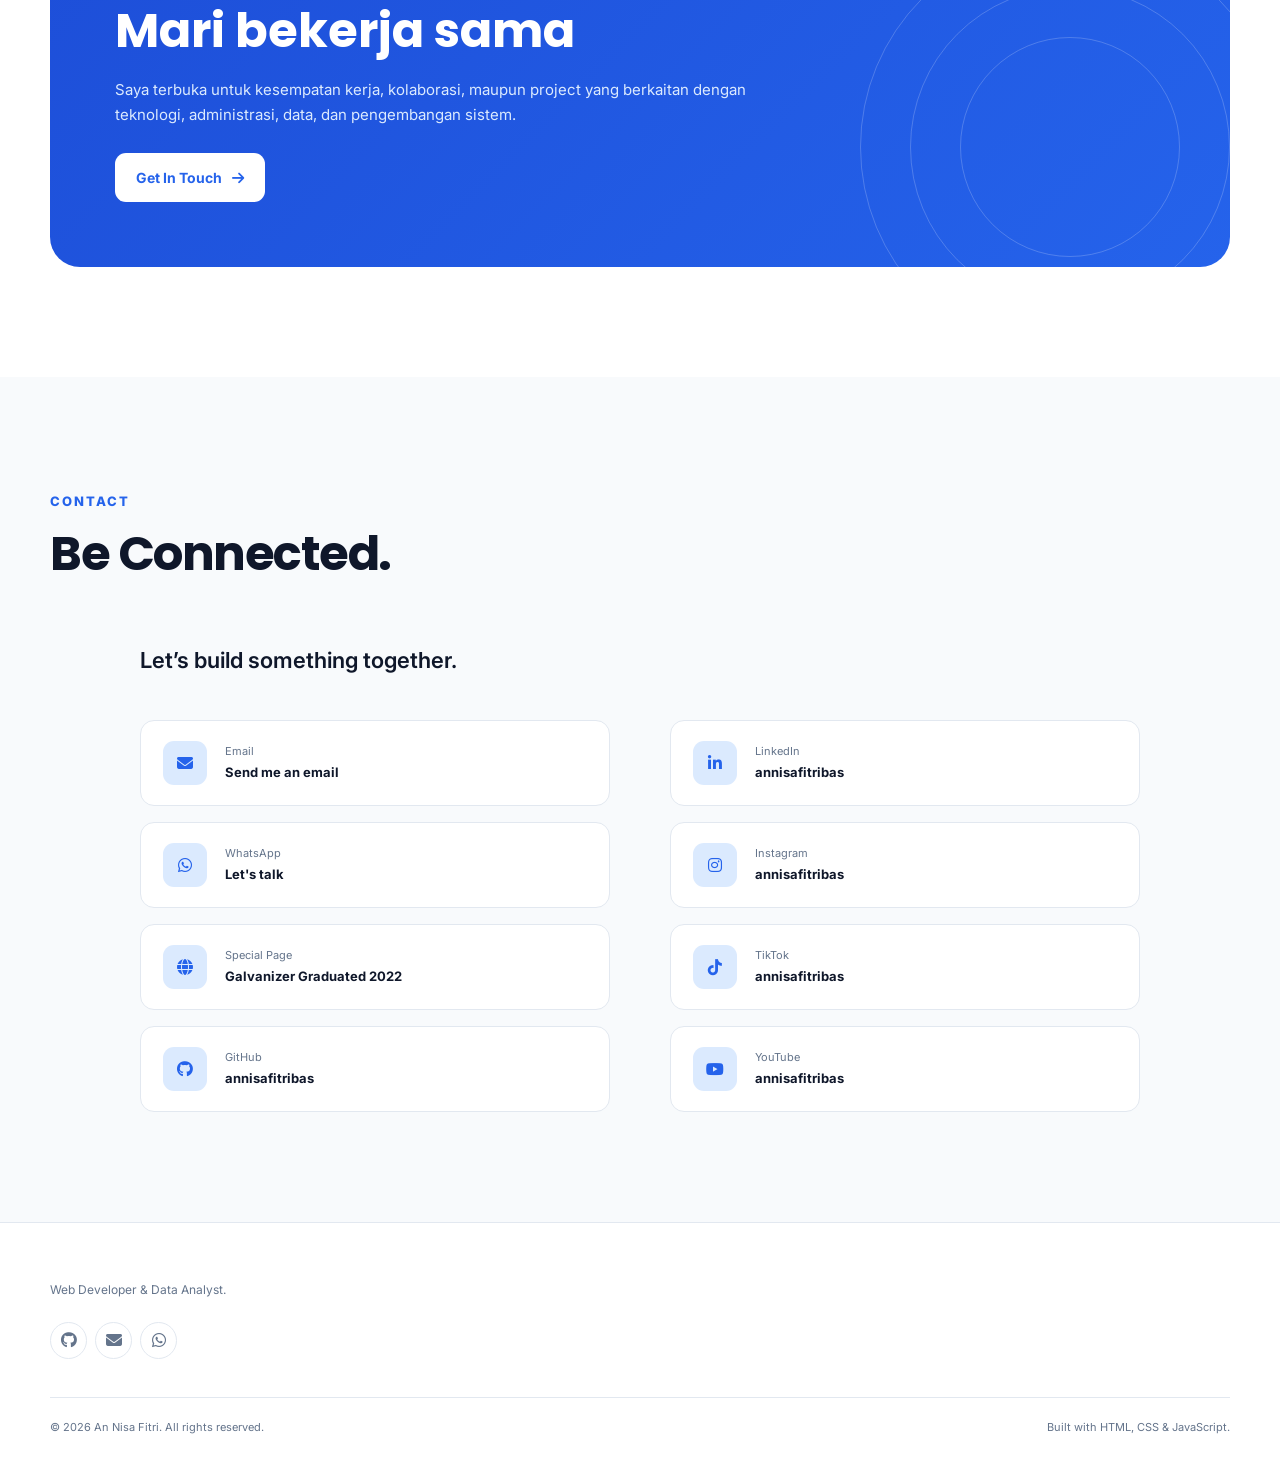
==== commit 616bceb0: "oke" ====
--- a/index.html
+++ b/index.html
@@ -1122,10 +1122,6 @@
 
 </section>
 
-<!-- =========================================================
-     SKILLS
-========================================================= -->
-
 <section
     class="skills section"
     id="skills"
@@ -1152,9 +1148,8 @@
         </div>
 
 
-        <div class="skills-grid reveal">
-
-            <!-- SYSTEM ANALYST -->
+        <!-- <div class="skills-grid reveal">
+
             <div class="skill-card">
 
                 <div class="skill-icon">
@@ -1177,7 +1172,6 @@
             </div>
 
 
-            <!-- WEB DEVELOPMENT -->
             <div class="skill-card">
 
                 <div class="skill-icon">
@@ -1199,8 +1193,6 @@
 
             </div>
 
-
-            <!-- MICROSOFT OFFICE -->
             <div class="skill-card">
 
                 <div class="skill-icon">
@@ -1222,8 +1214,6 @@
 
             </div>
 
-
-            <!-- DATA MANAGEMENT -->
             <div class="skill-card">
 
                 <div class="skill-icon">
@@ -1245,8 +1235,6 @@
 
             </div>
 
-
-            <!-- DOCUMENTATION -->
             <div class="skill-card">
 
                 <div class="skill-icon">
@@ -1268,8 +1256,6 @@
 
             </div>
 
-
-            <!-- PHOTO DESIGN -->
             <div class="skill-card">
 
                 <div class="skill-icon">
@@ -1291,7 +1277,7 @@
 
             </div>
 
-        </div>
+        </div> -->
 
     </div>
 
@@ -1301,7 +1287,7 @@
      PROJECTS
 ========================================================= -->
 
-<!-- <section
+<section
     class="projects section"
     id="projects"
 >
@@ -1326,7 +1312,7 @@
         </div>
 
 
-        <div class="projects-grid reveal">
+        <!-- <div class="projects-grid reveal">
 
 
             <article class="project-card">
@@ -1482,7 +1468,7 @@
 
             </article>
 
-        </div>
+        </div> -->
 
 
 
@@ -1505,7 +1491,7 @@
 
     </div>
 
-</section> -->
+</section>
 
 <section
     class="education section"
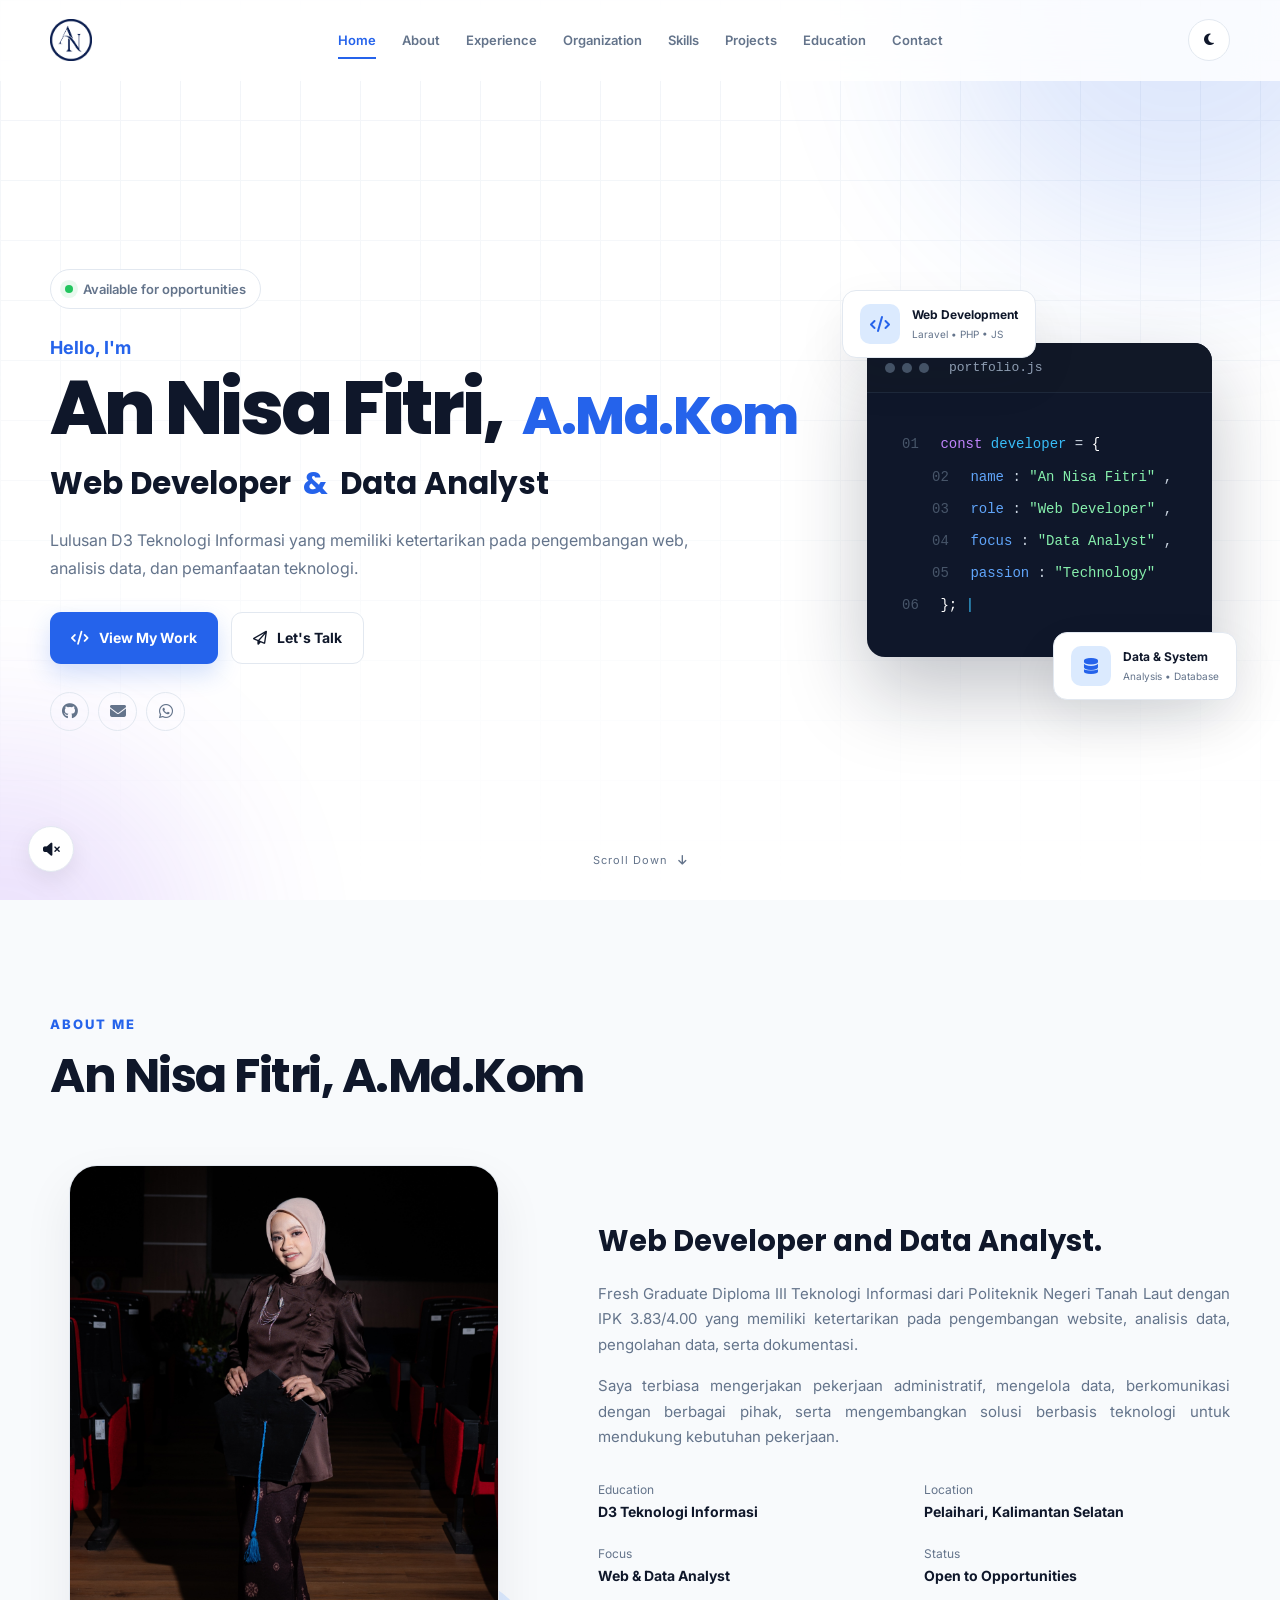
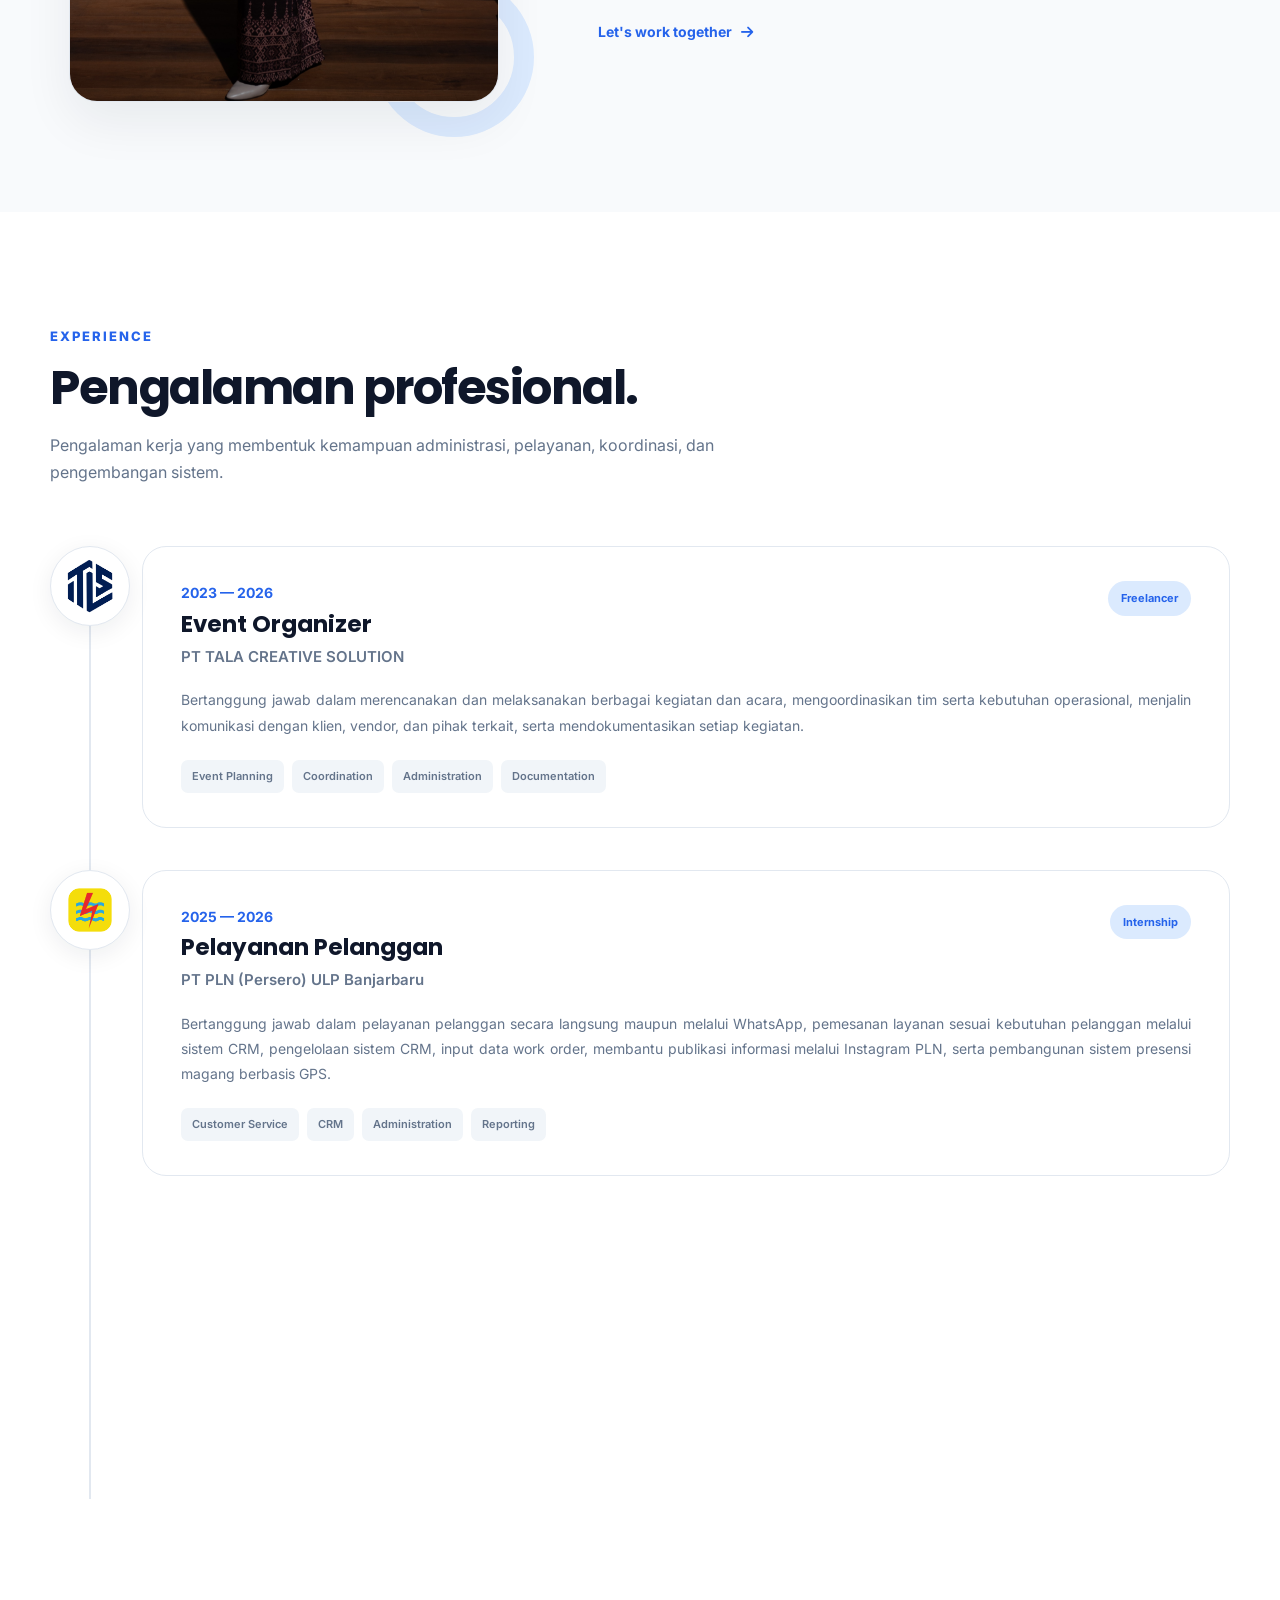
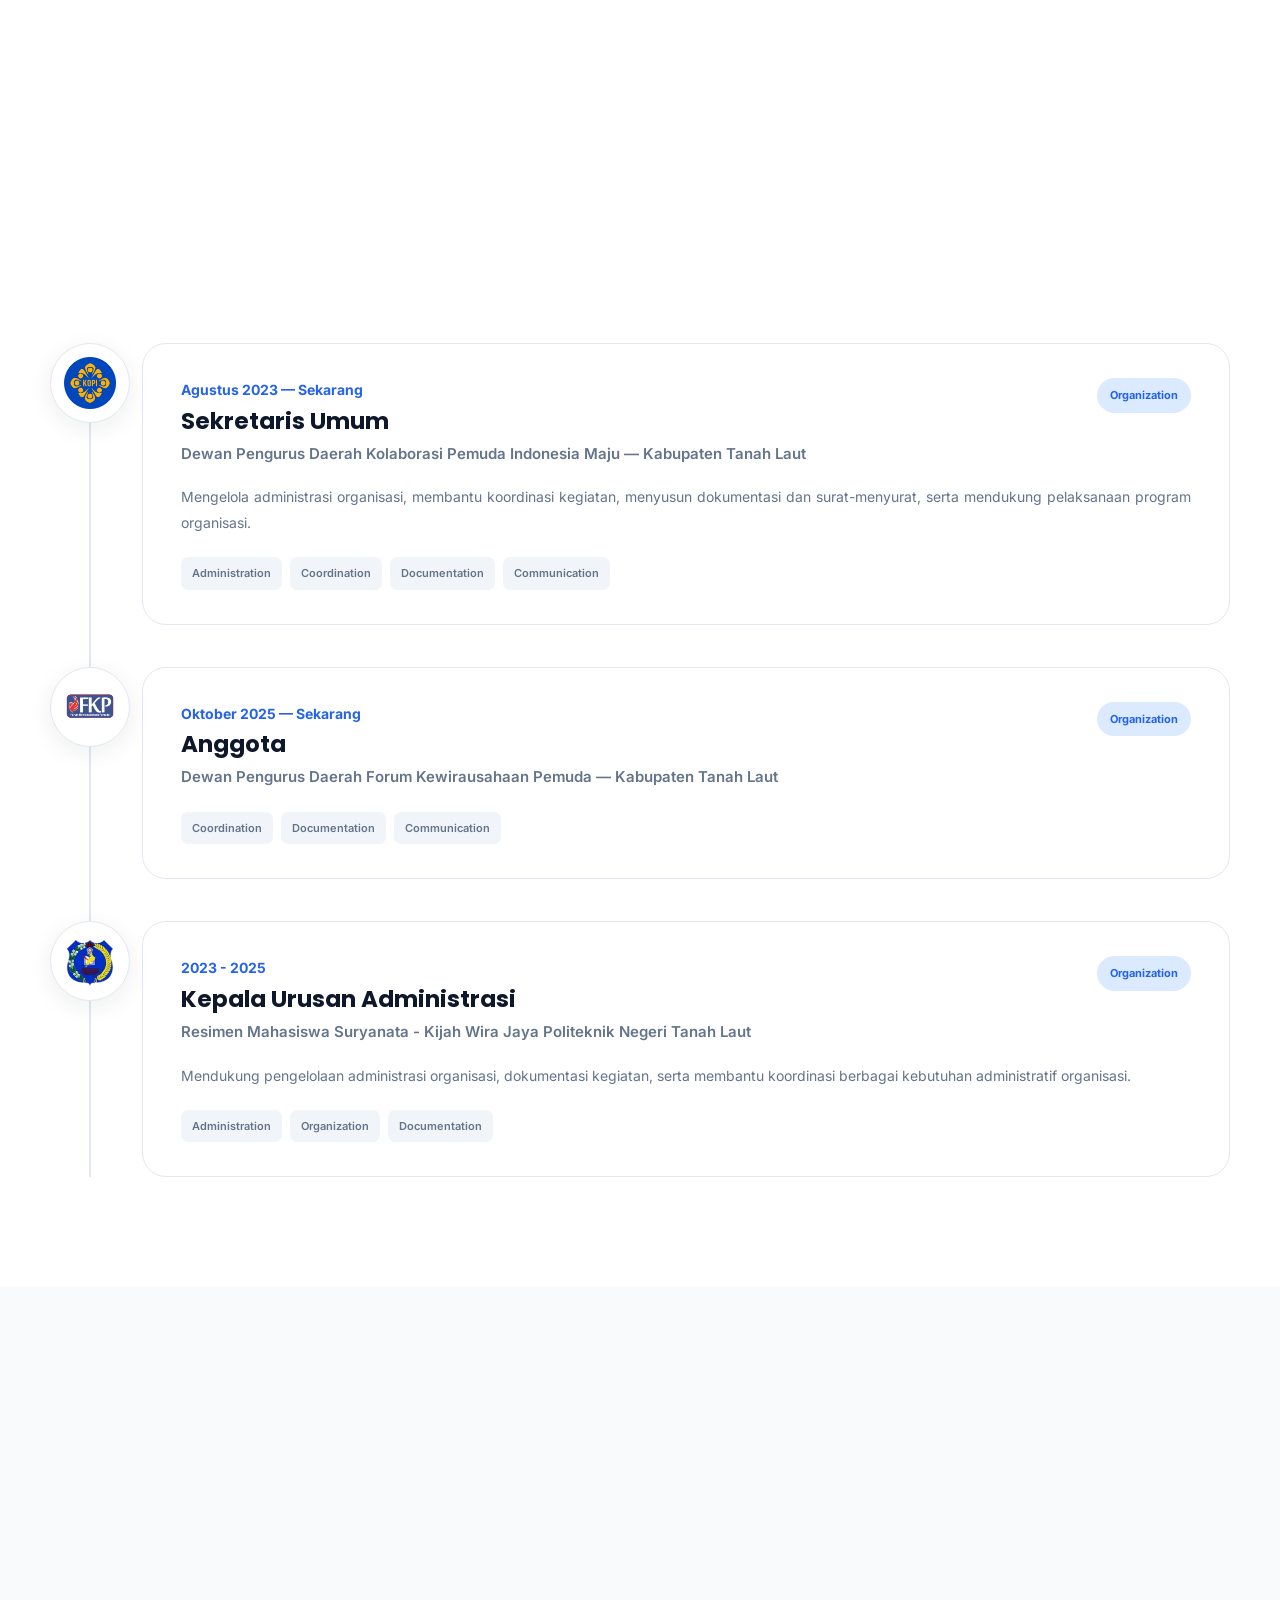
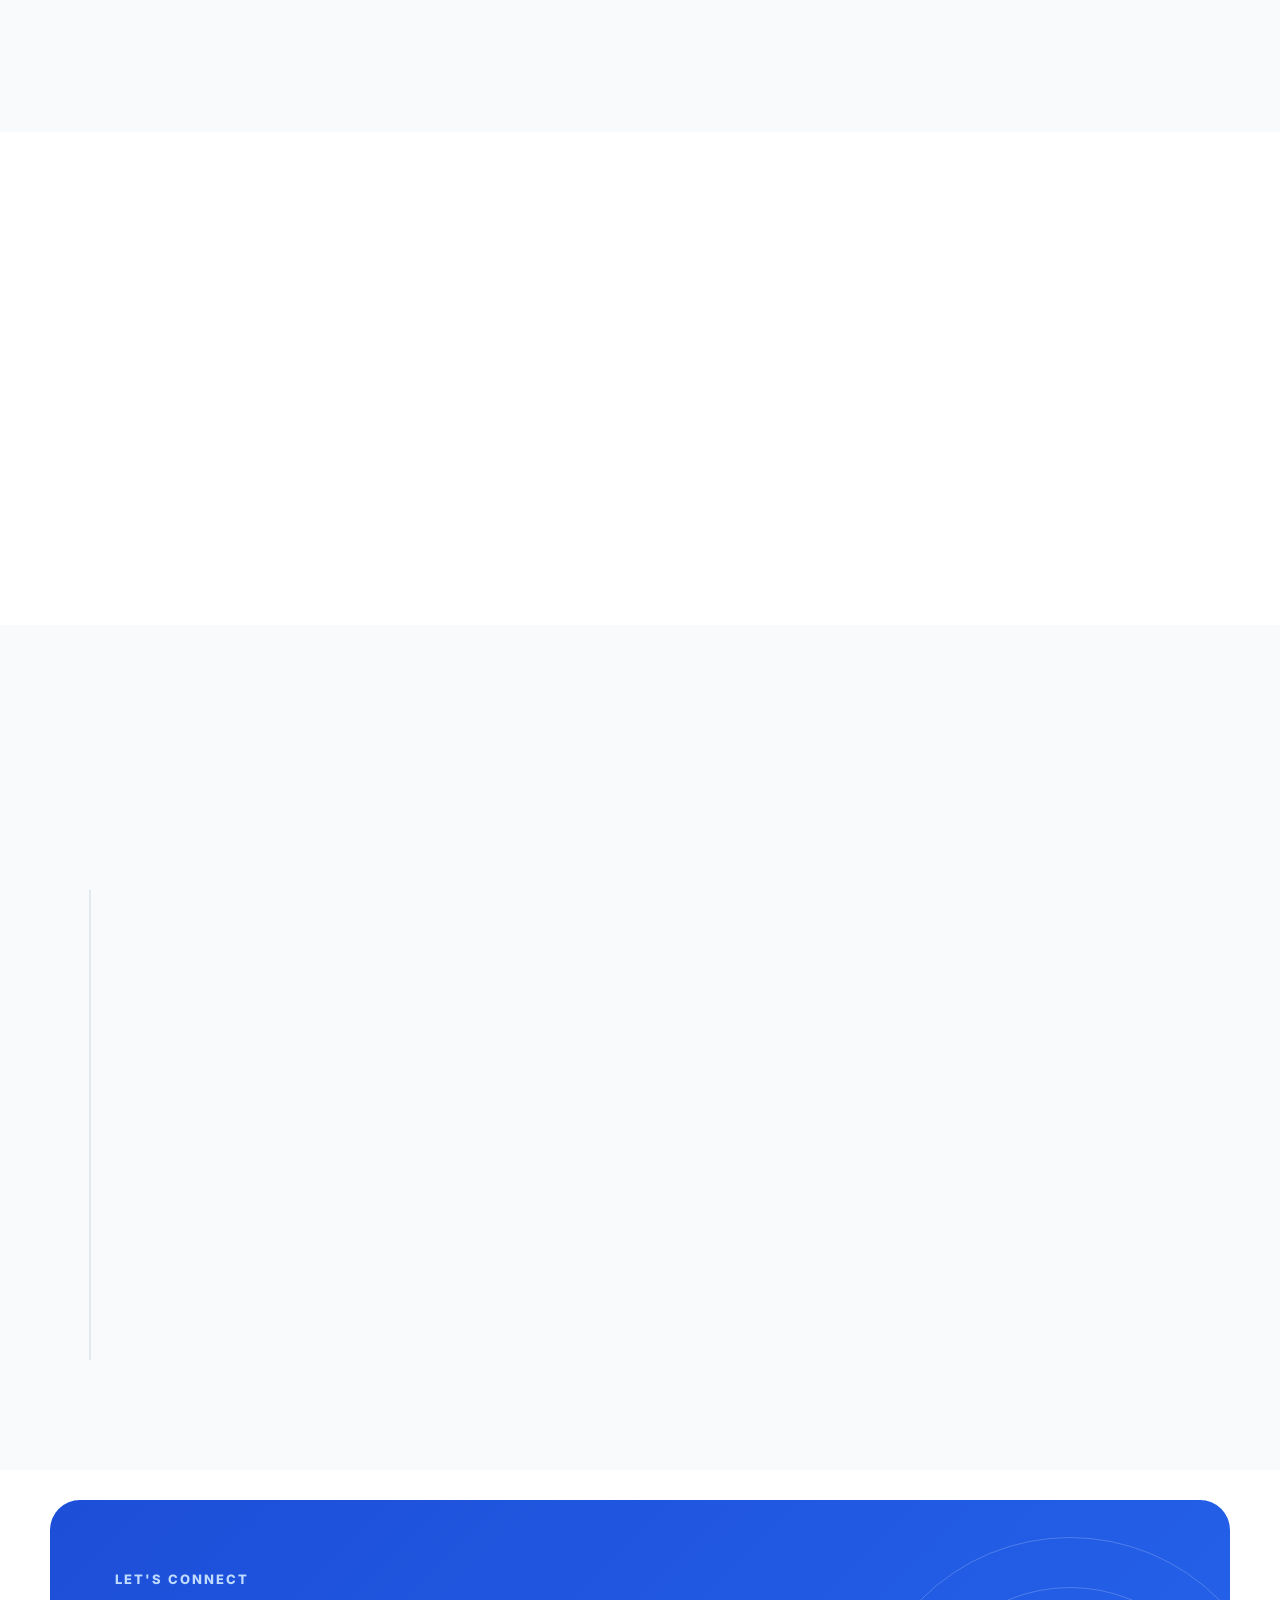
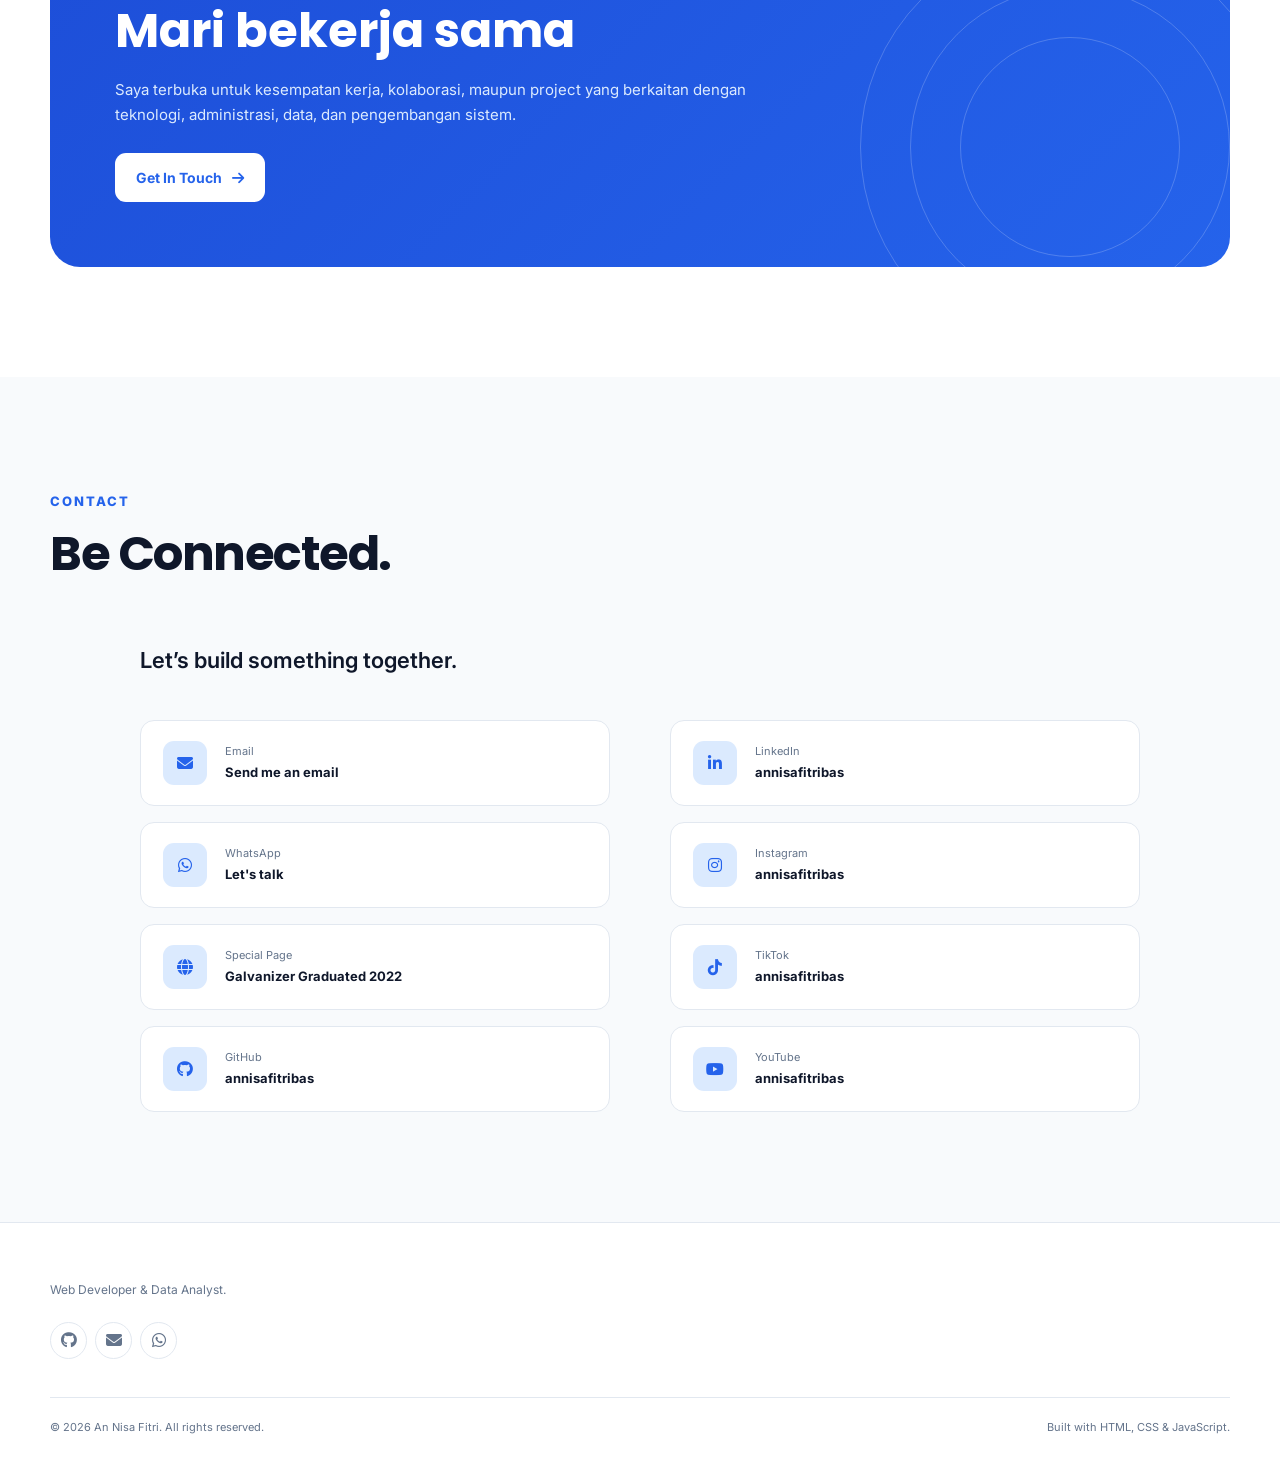
==== commit 9a53c68e: "oke" ====
--- a/index.html
+++ b/index.html
@@ -1136,7 +1136,7 @@
             </span>
 
             <h2>
-                Keahlian yang saya miliki.
+                Soon
             </h2>
 
             <p style="text-align: justify;">
@@ -1301,7 +1301,7 @@
             </span>
 
             <h2>
-                Project yang saya kerjakan
+                Soon
             </h2>
 
             <p style="text-align: justify;">
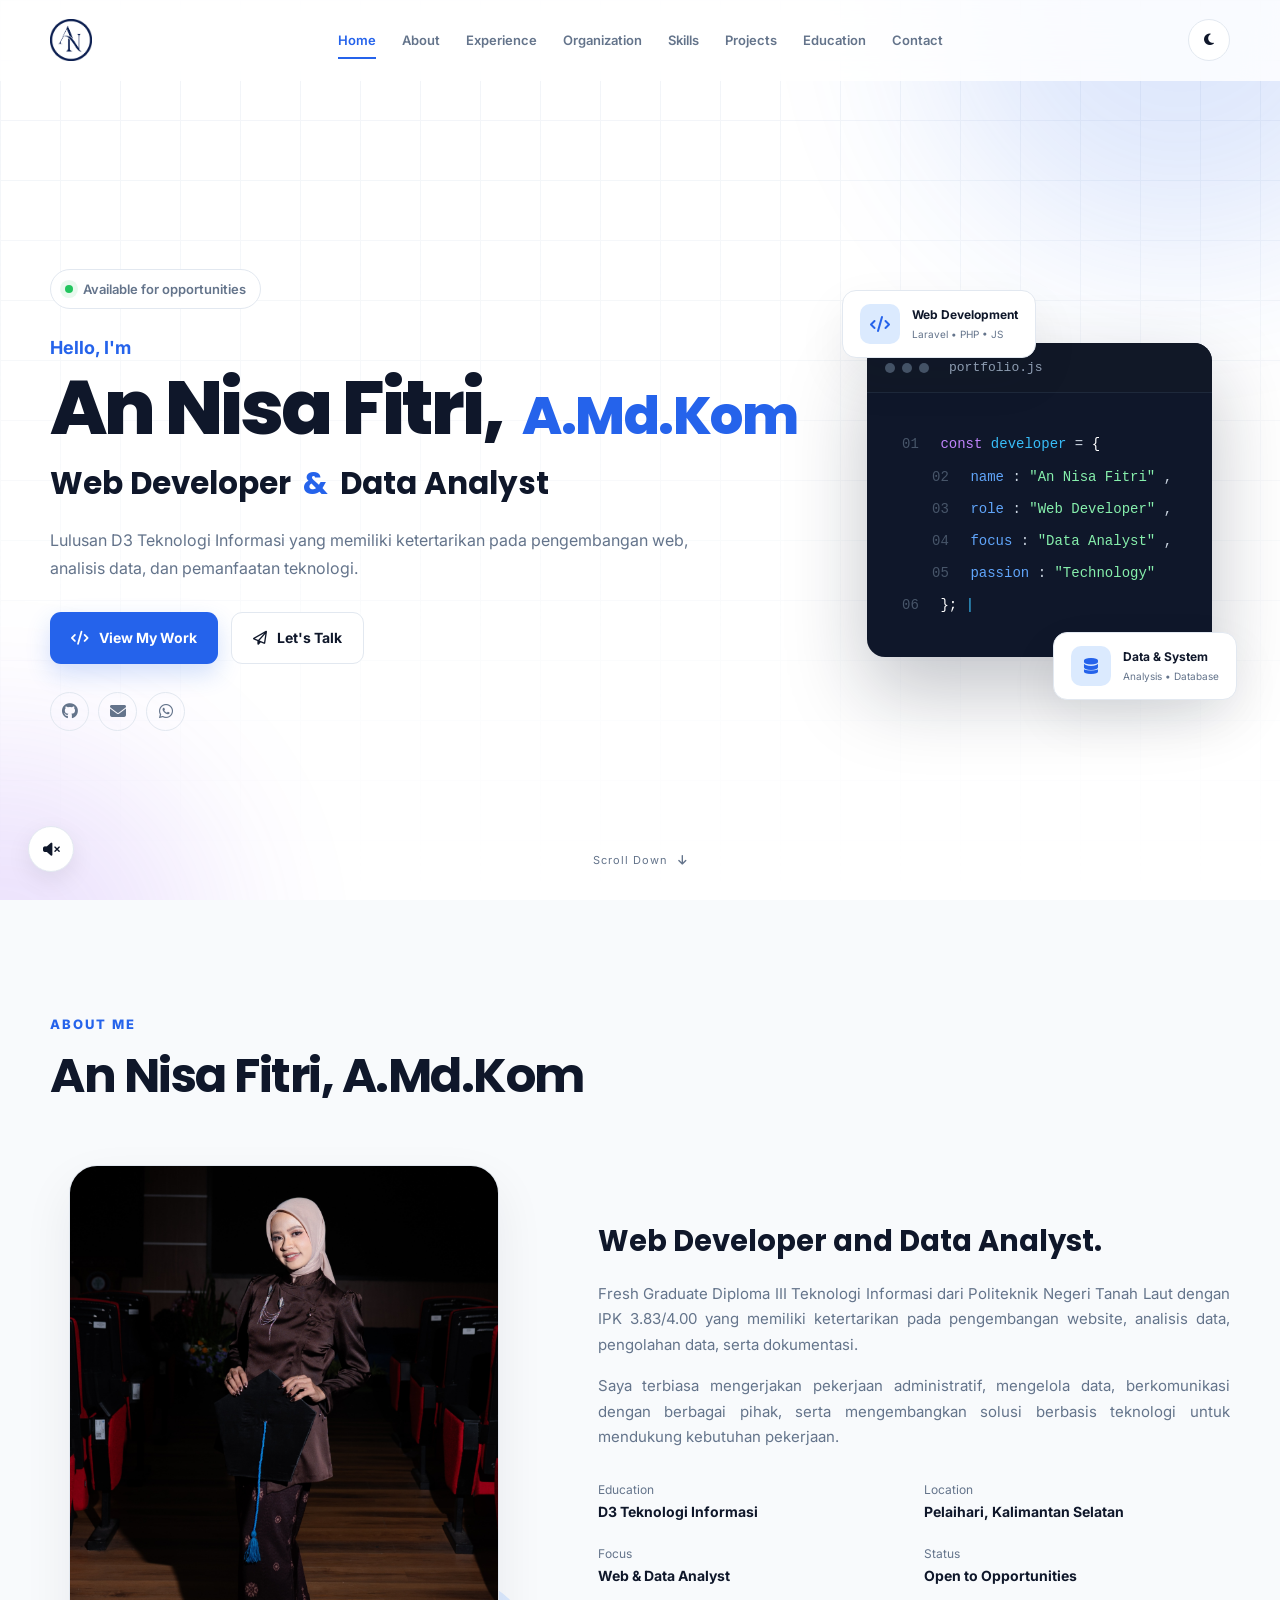
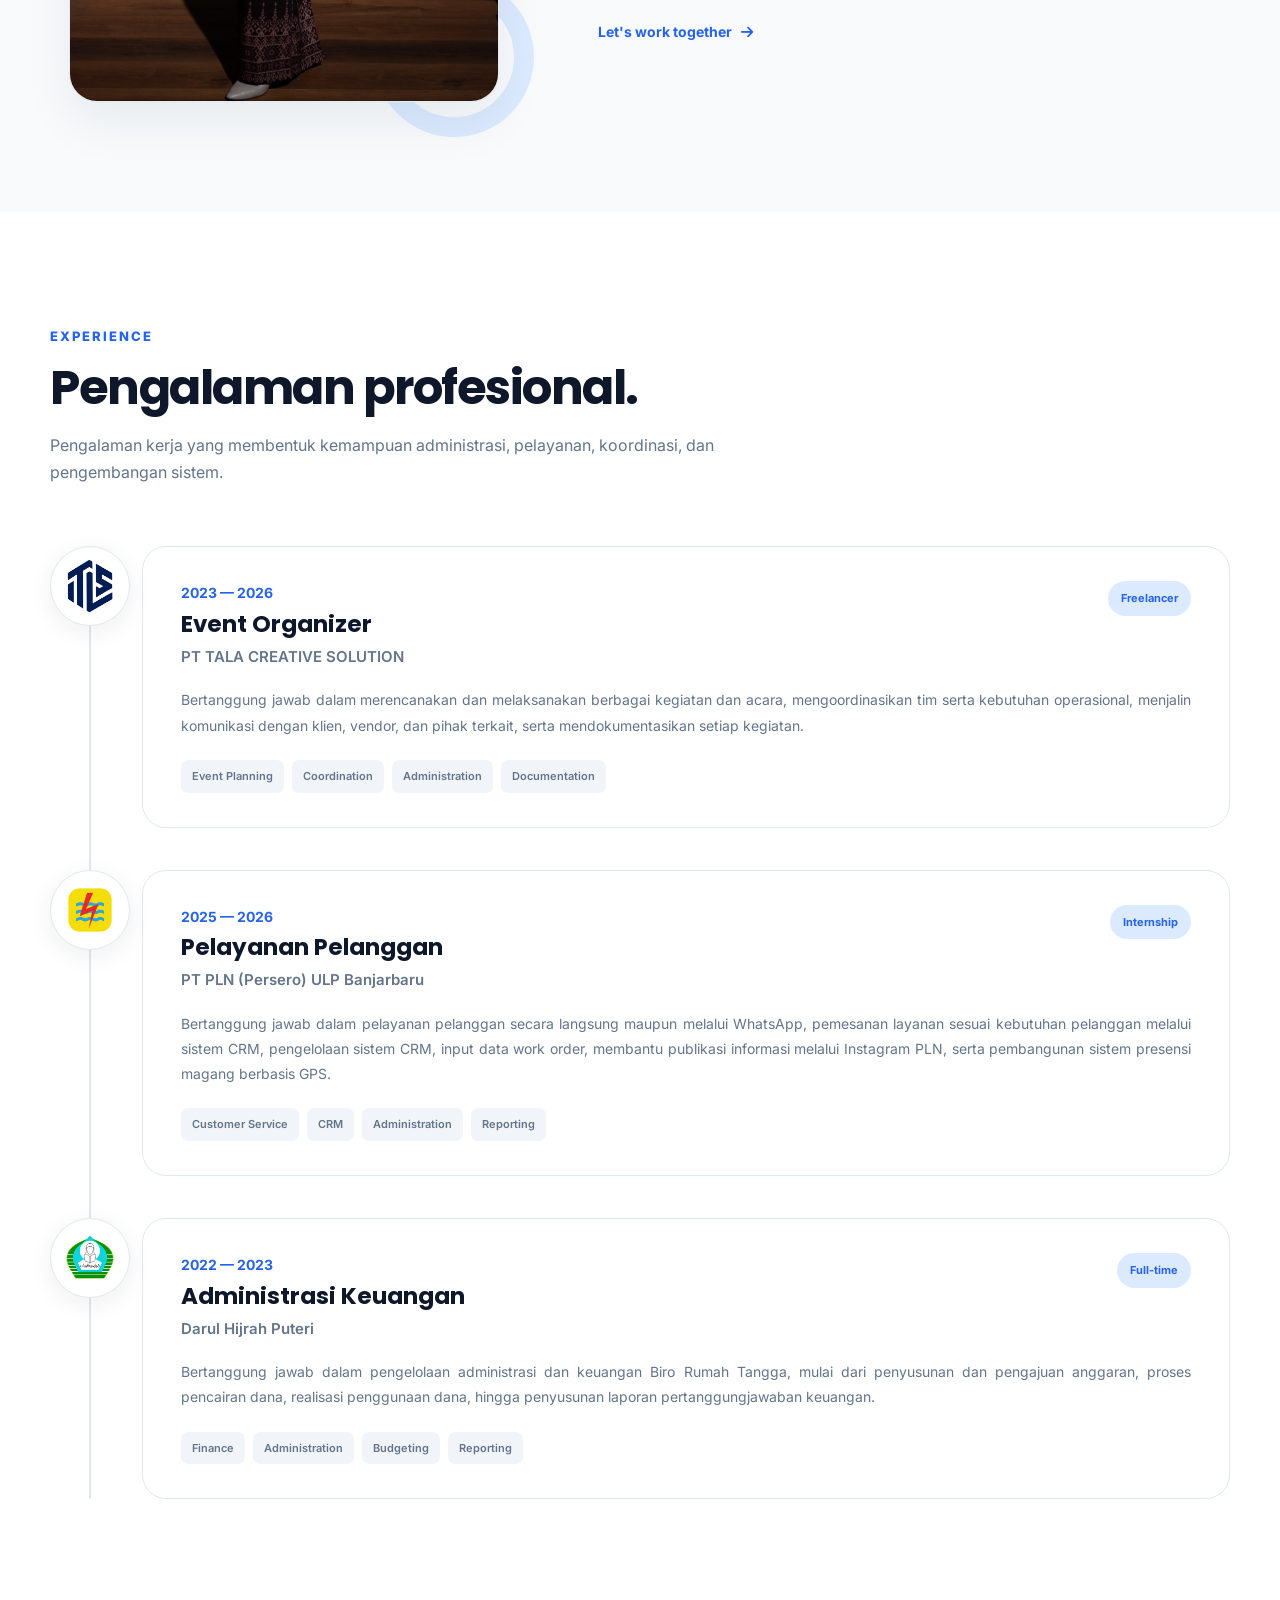
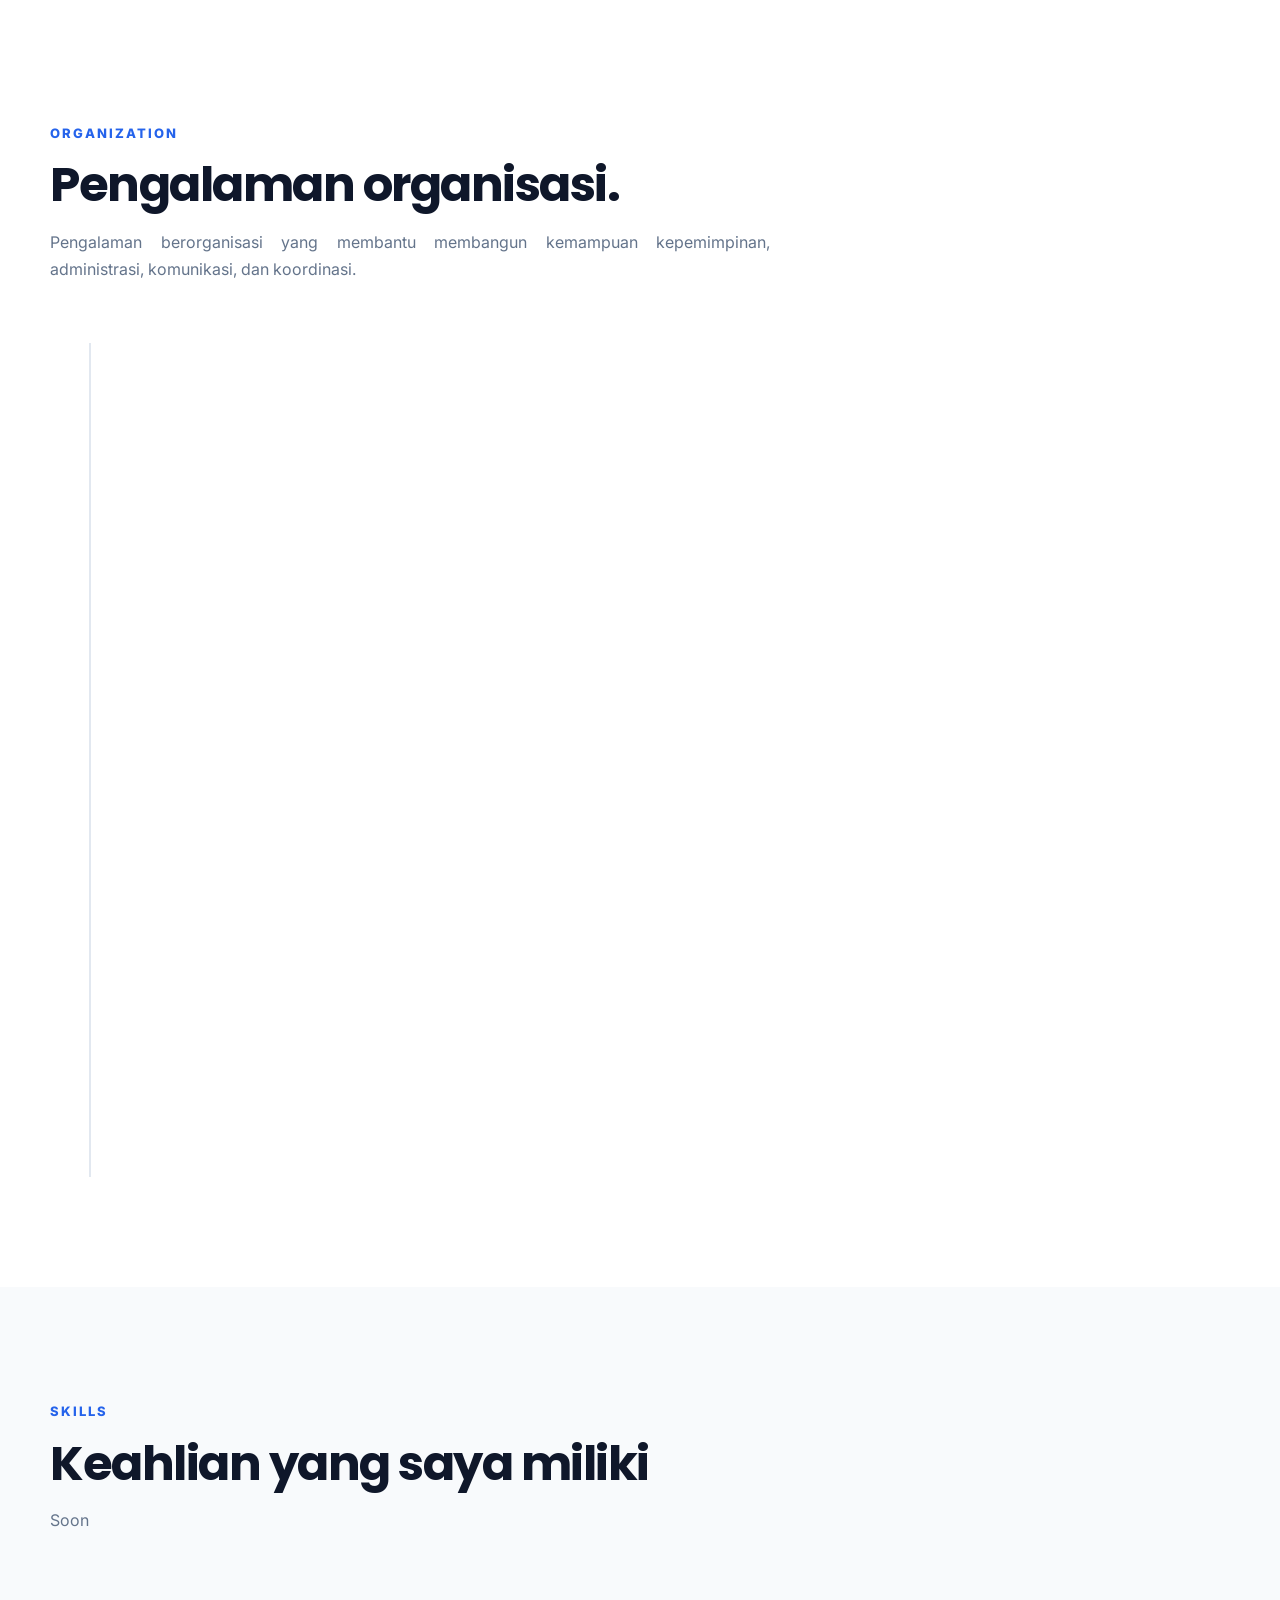
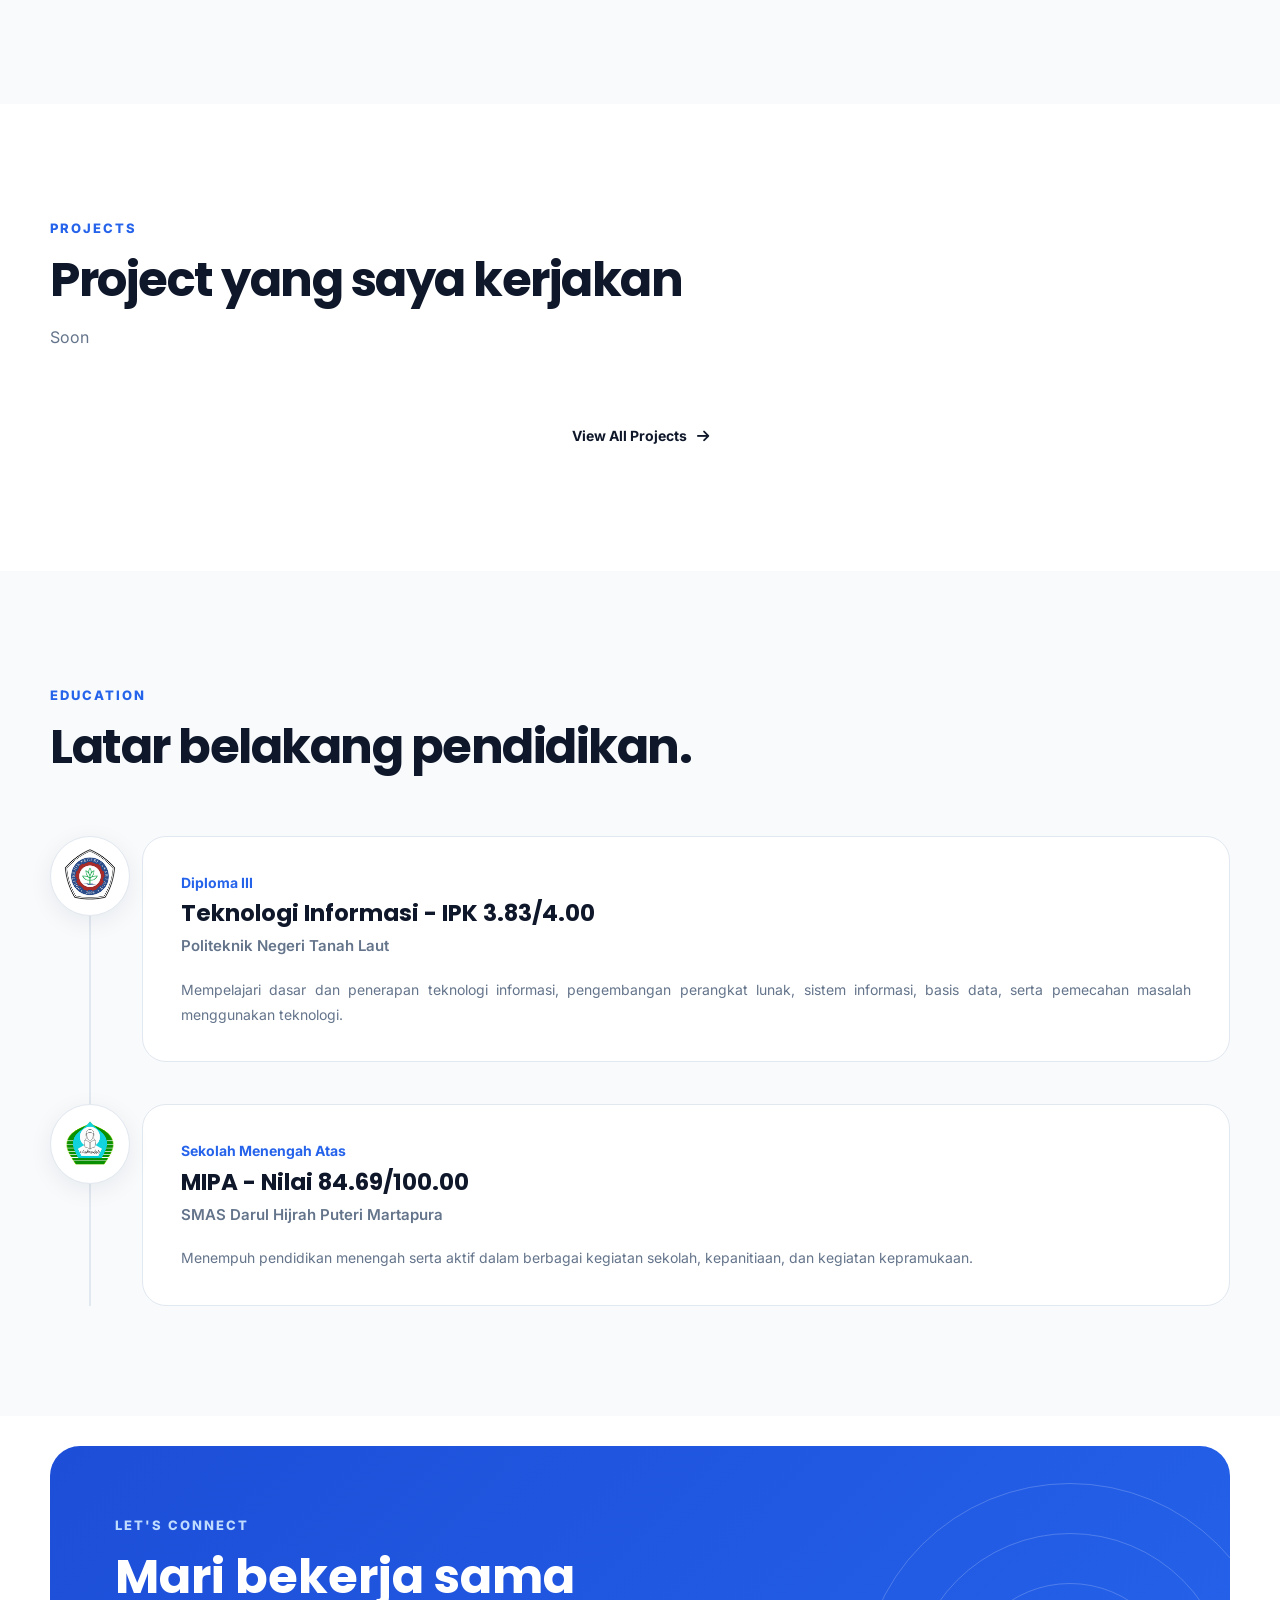
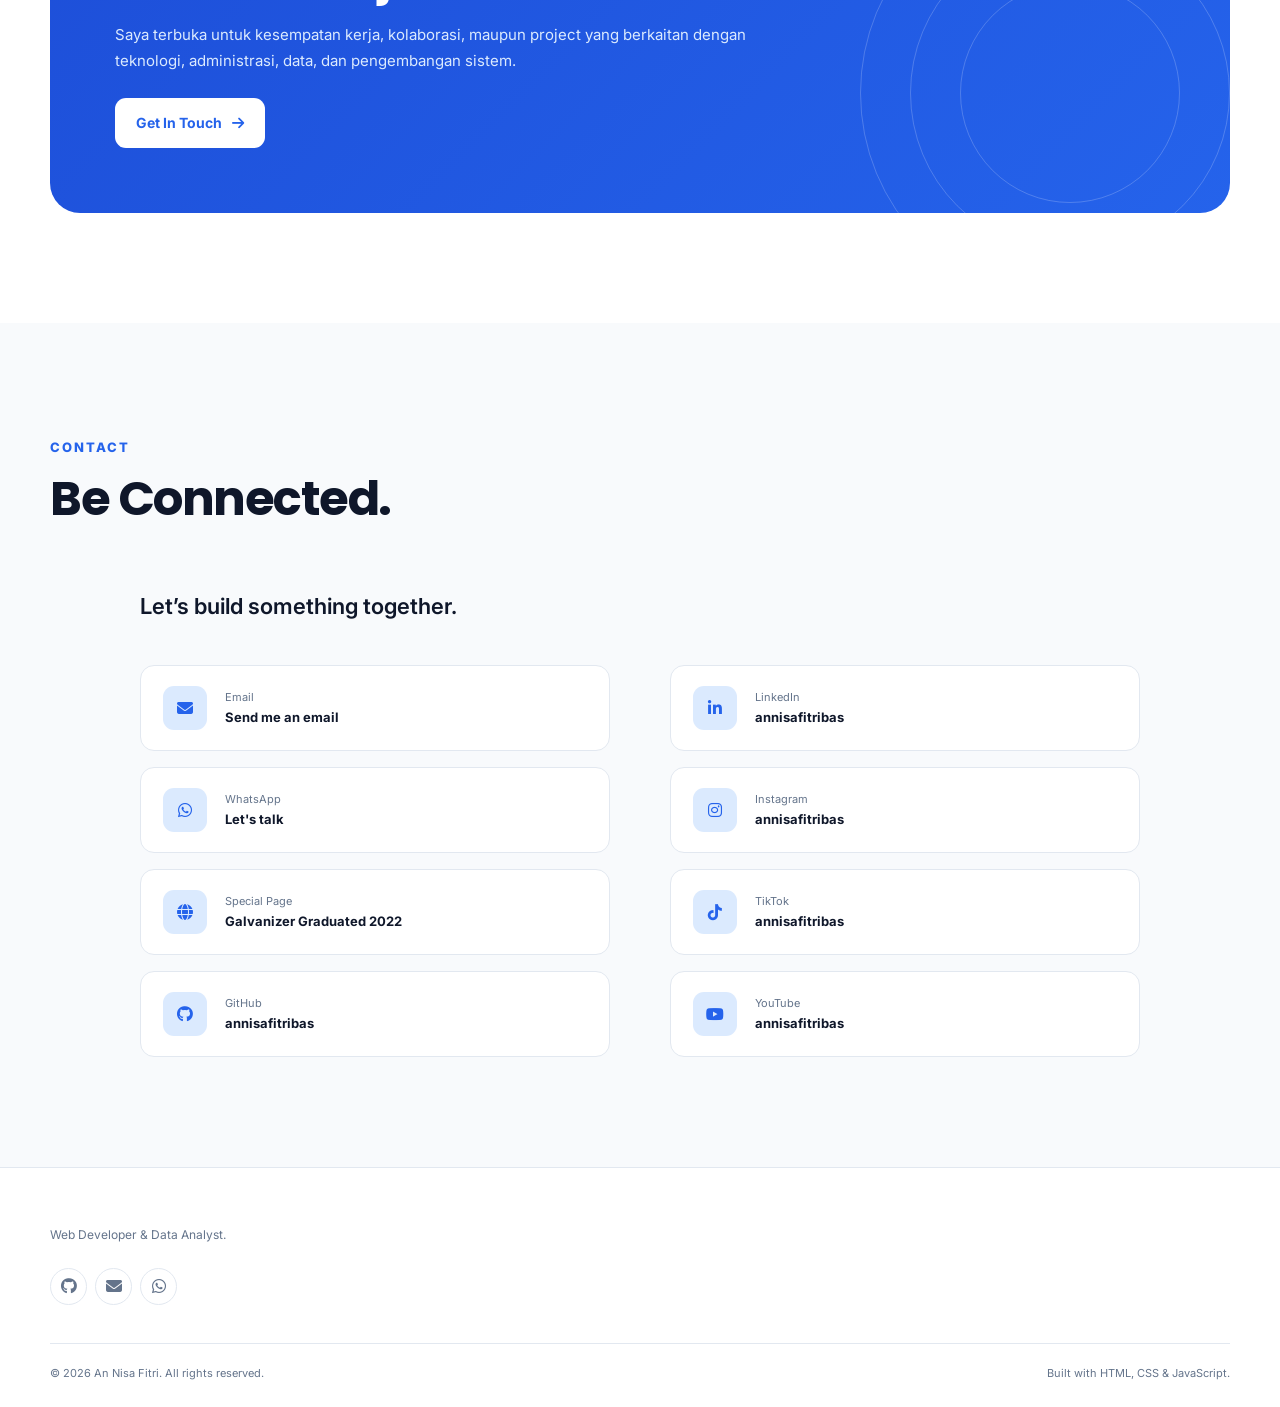
==== commit ba9533dd: "oke" ====
--- a/index.html
+++ b/index.html
@@ -1136,13 +1136,11 @@
             </span>
 
             <h2>
+                Keahlian yang saya miliki
+            </h2>
+
+            <p style="text-align: justify;">
                 Soon
-            </h2>
-
-            <p style="text-align: justify;">
-                Kemampuan teknis dan profesional yang saya kembangkan
-                melalui pendidikan, pengalaman kerja, organisasi,
-                dan berbagai project.
             </p>
 
         </div>
@@ -1301,12 +1299,11 @@
             </span>
 
             <h2>
+                Project yang saya kerjakan
+            </h2>
+
+            <p style="text-align: justify;">
                 Soon
-            </h2>
-
-            <p style="text-align: justify;">
-                Beberapa project yang berkaitan dengan teknologi
-                informasi, pengembangan sistem, dan kebutuhan digital.
             </p>
 
         </div>
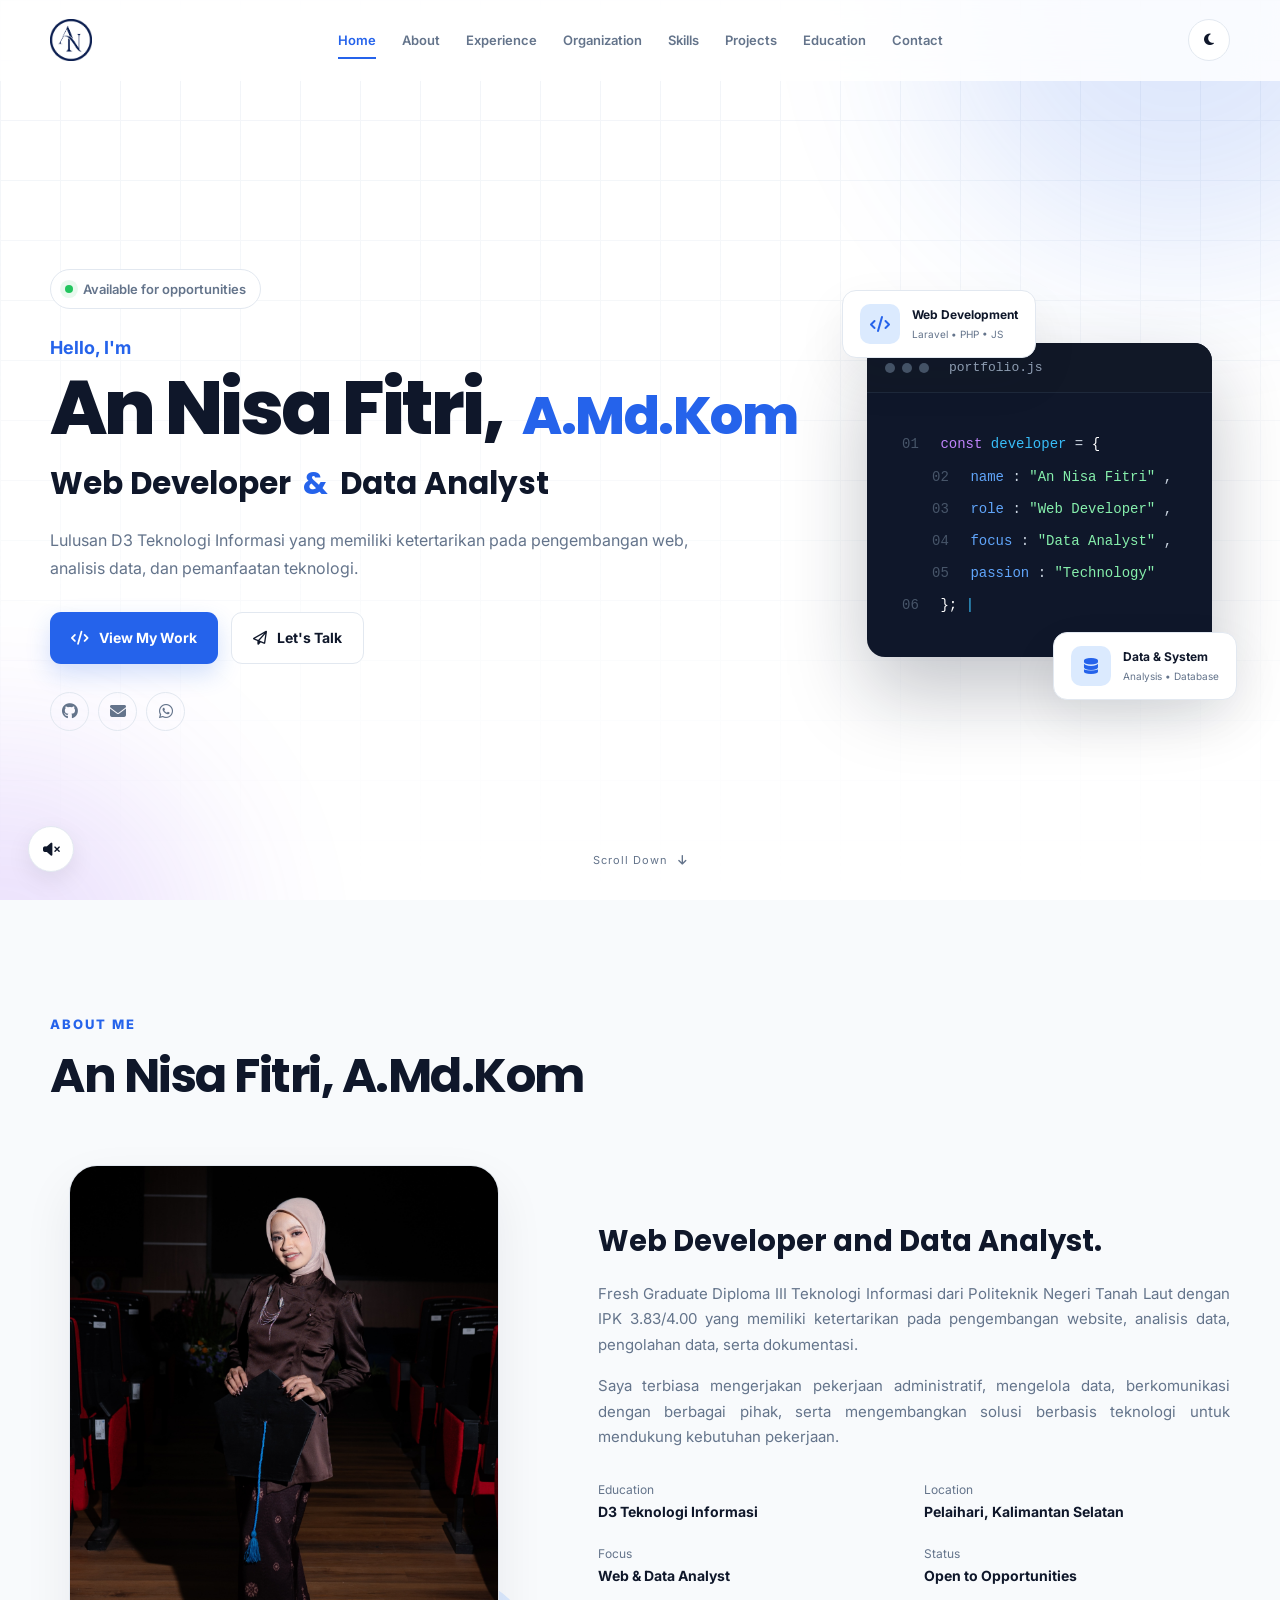
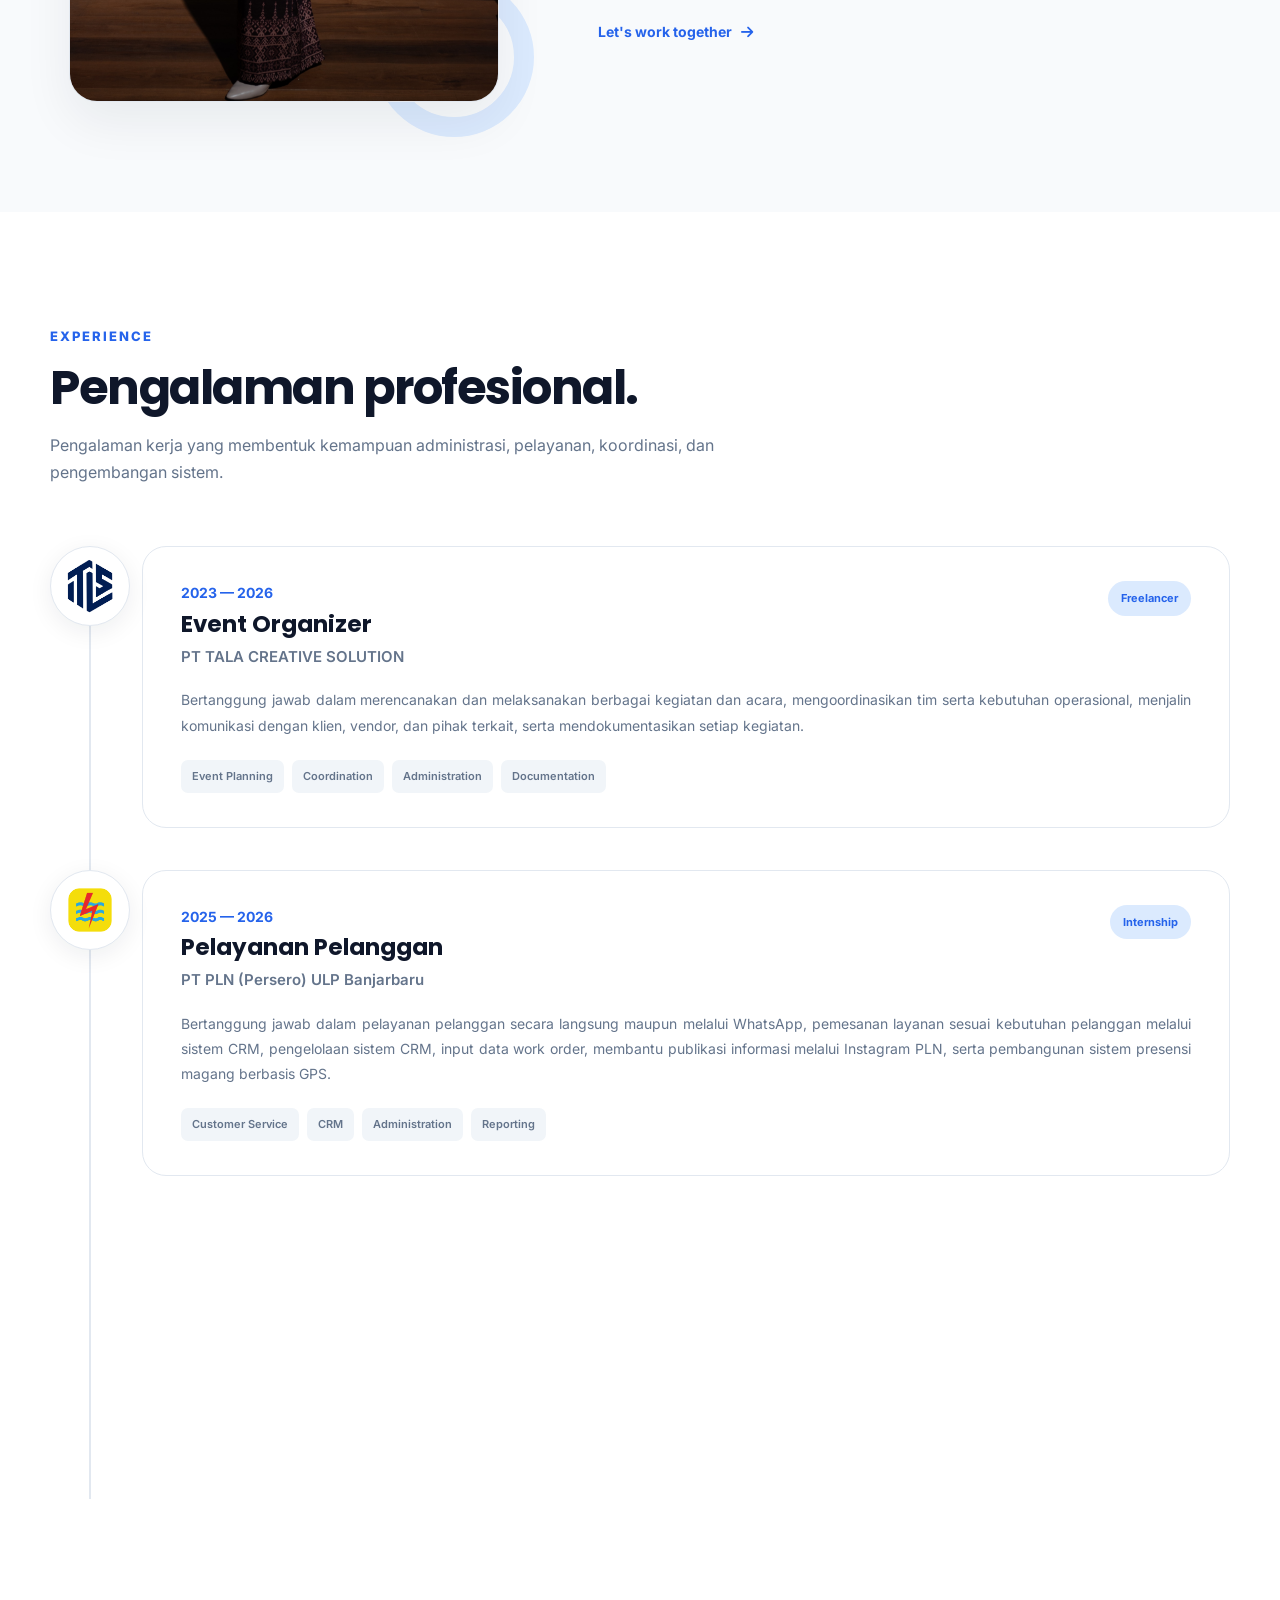
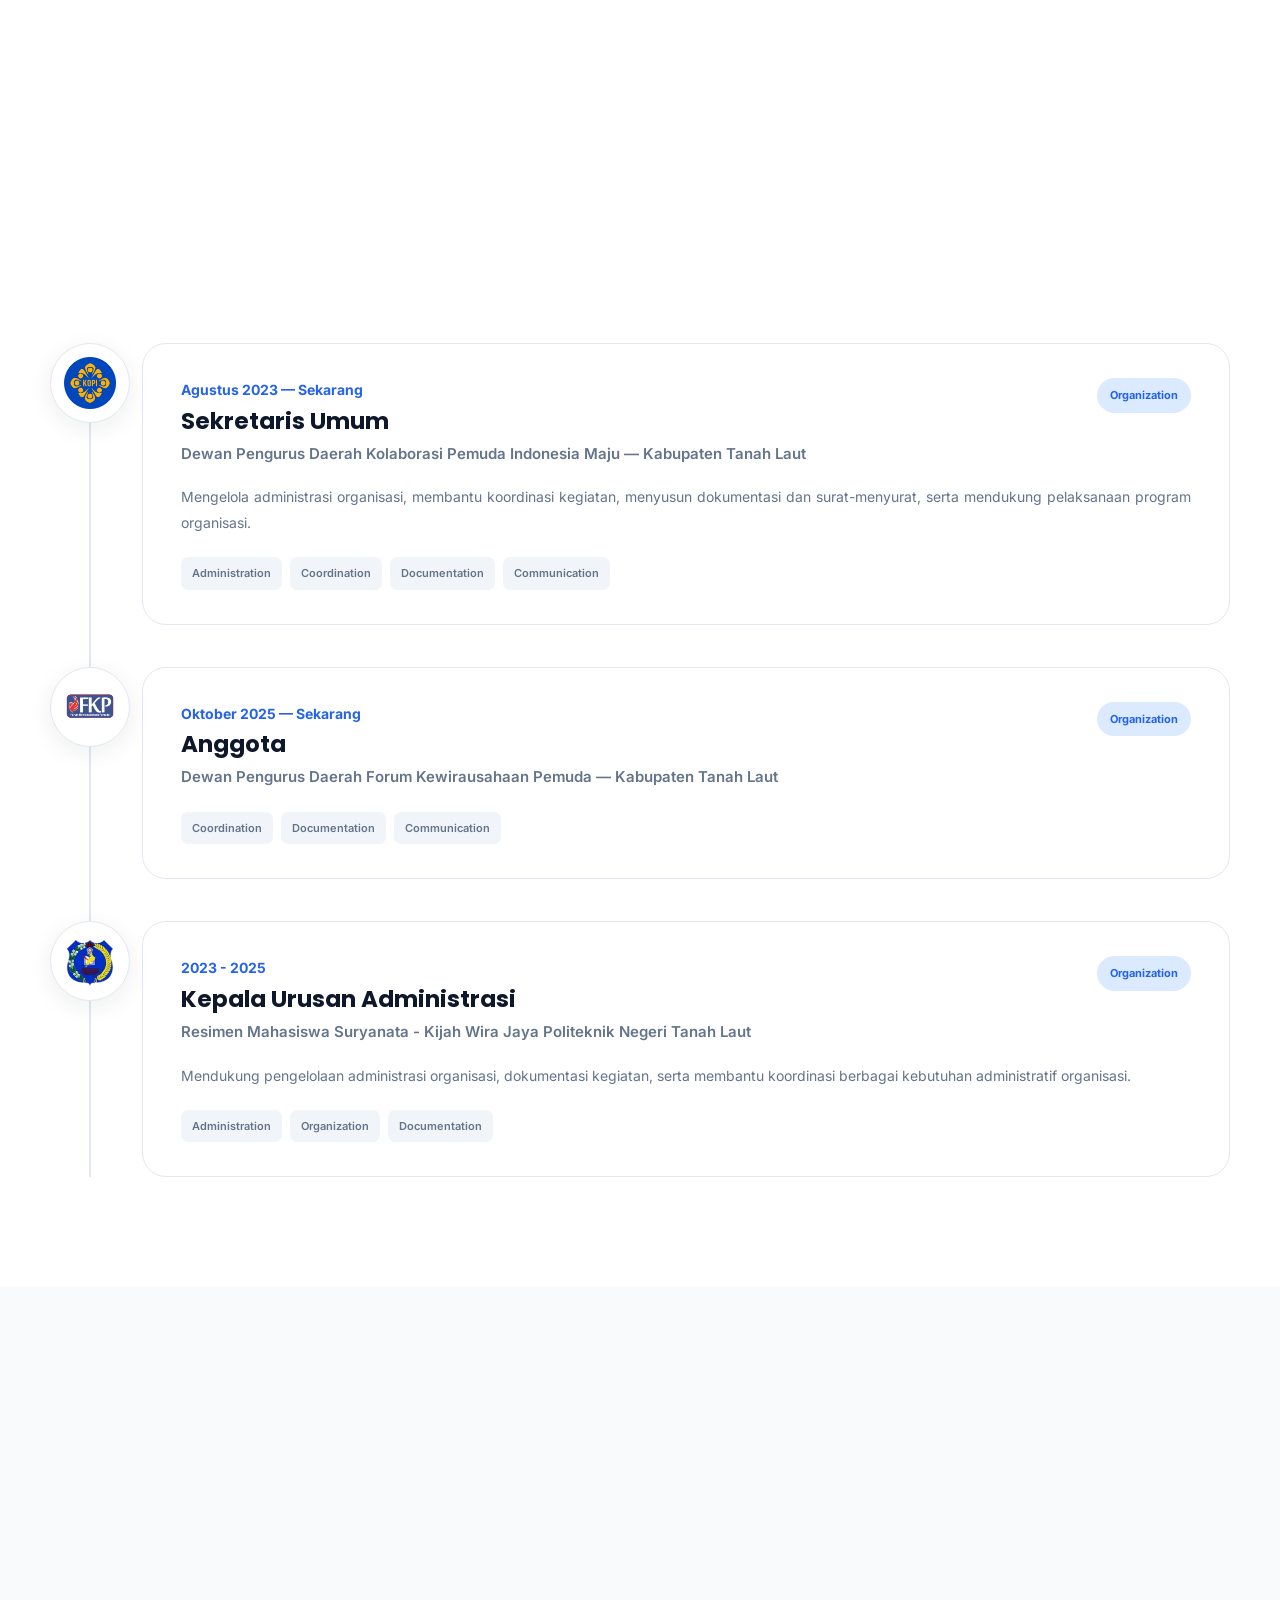
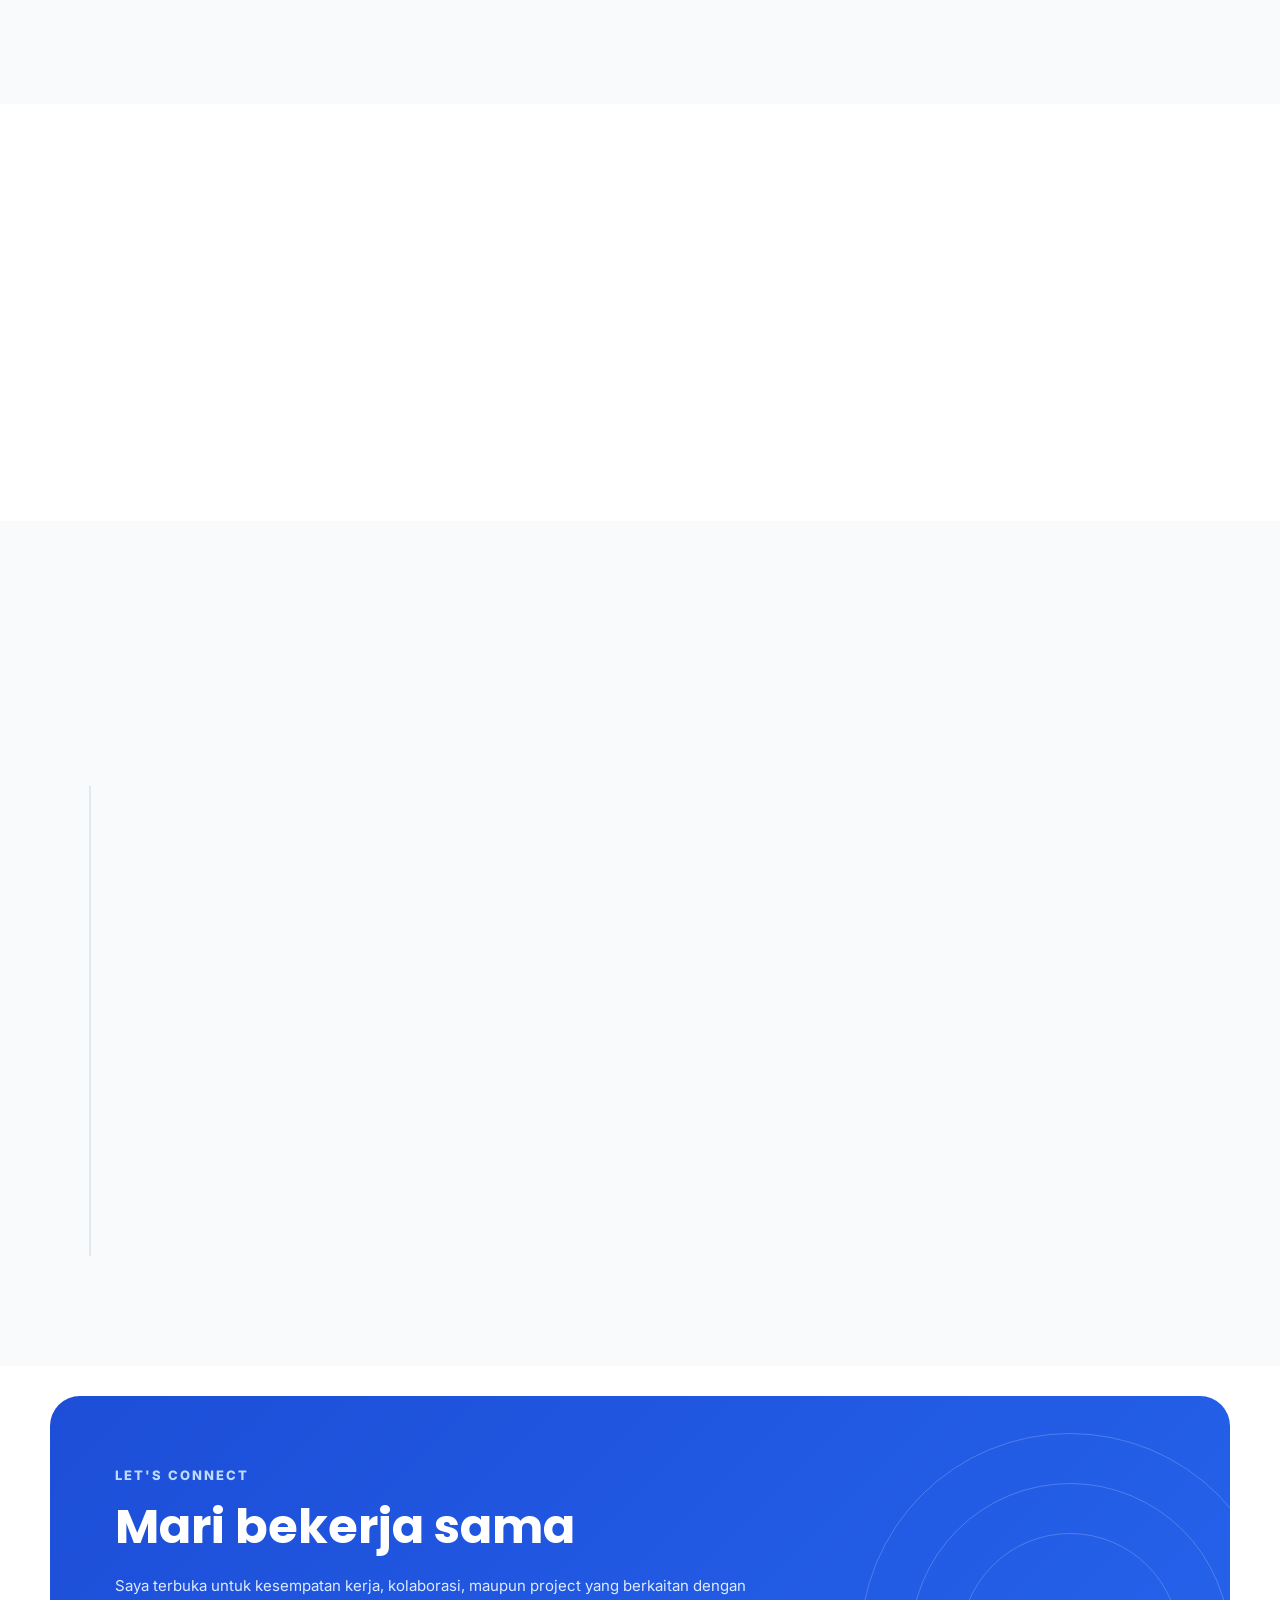
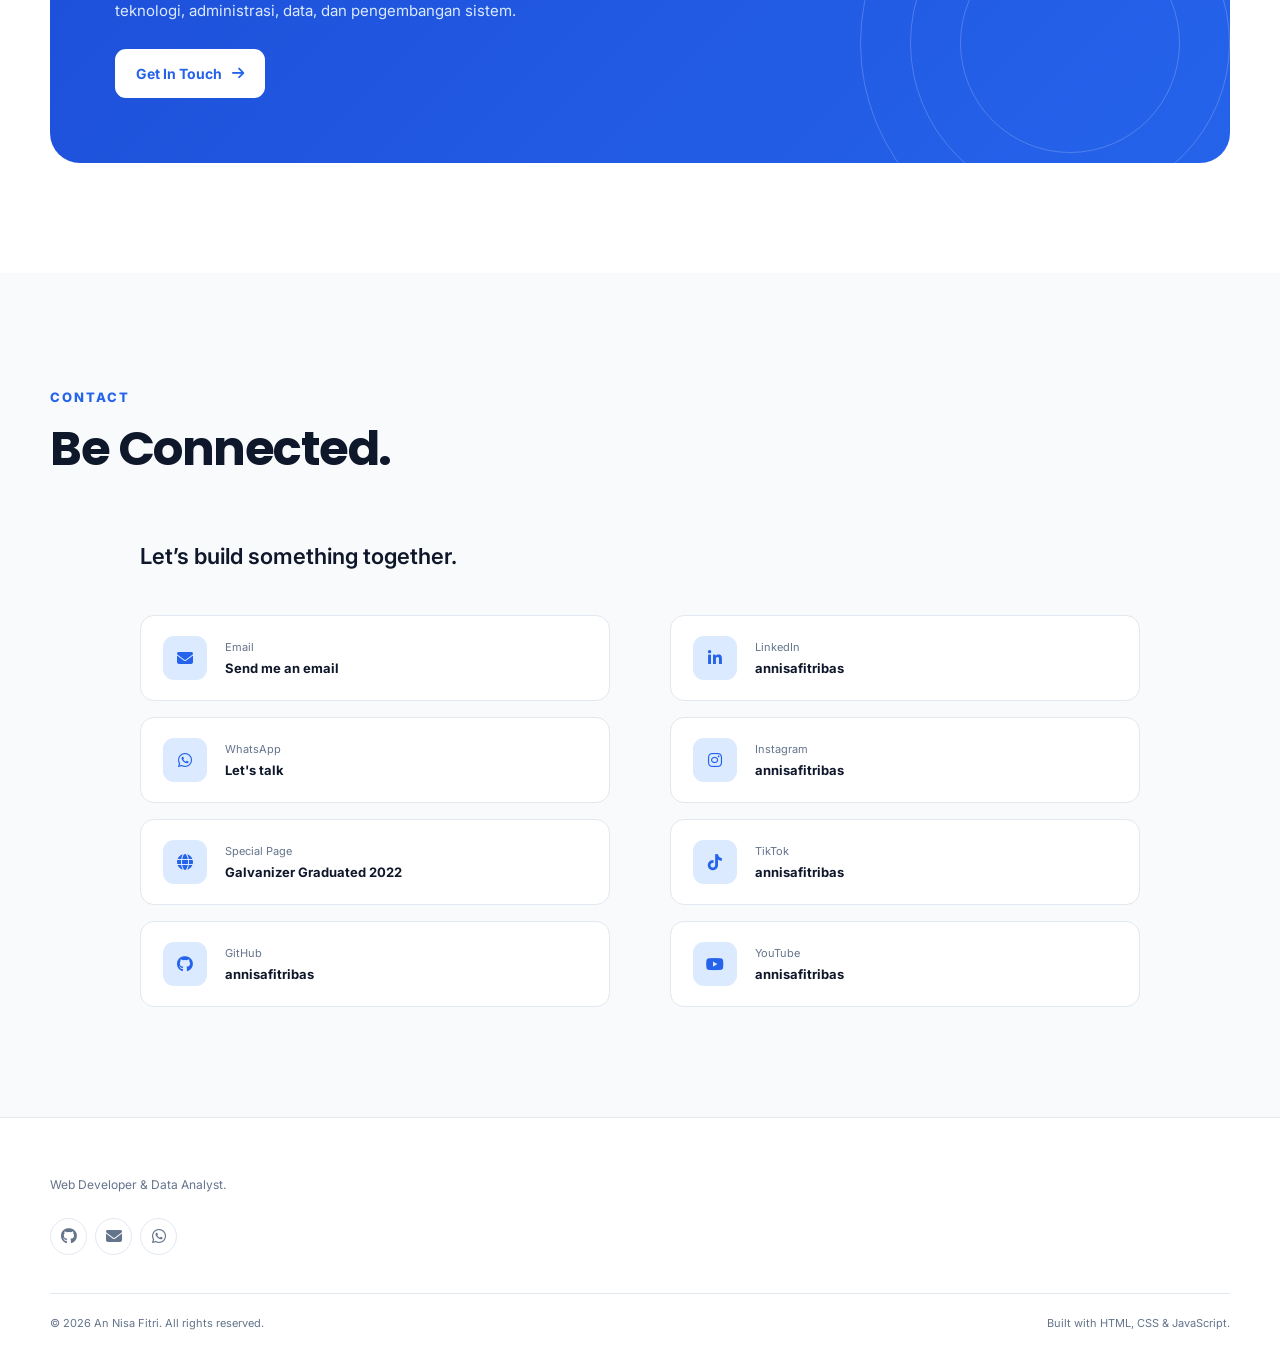
==== commit f3347814: "WKK" ====
--- a/index.html
+++ b/index.html
@@ -1473,7 +1473,7 @@
             class="projects-action reveal"
         >
 
-            <a
+            <!-- <a
                 href="projects.html"
                 class="btn"
             >
@@ -1482,7 +1482,7 @@
 
                 <i class="fa-solid fa-arrow-right"></i>
 
-            </a>
+            </a> -->
 
         </div>
 
